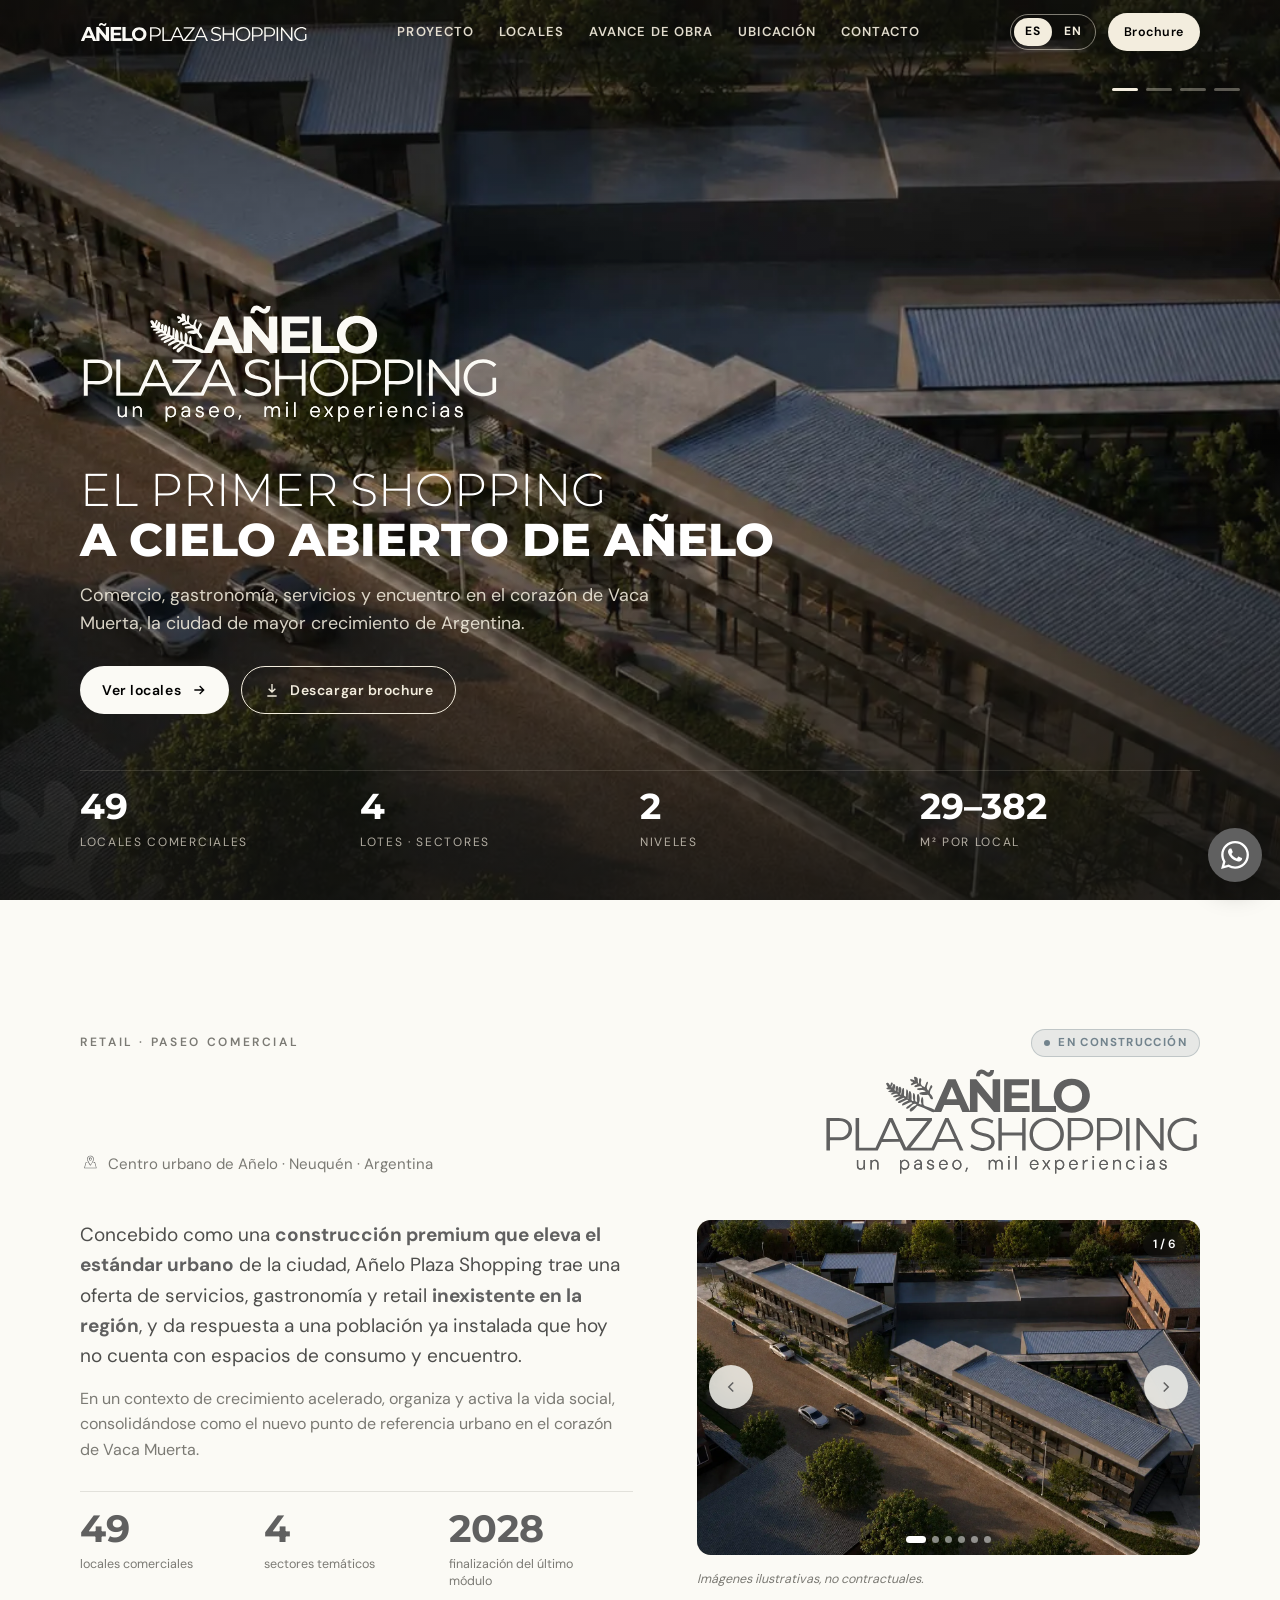
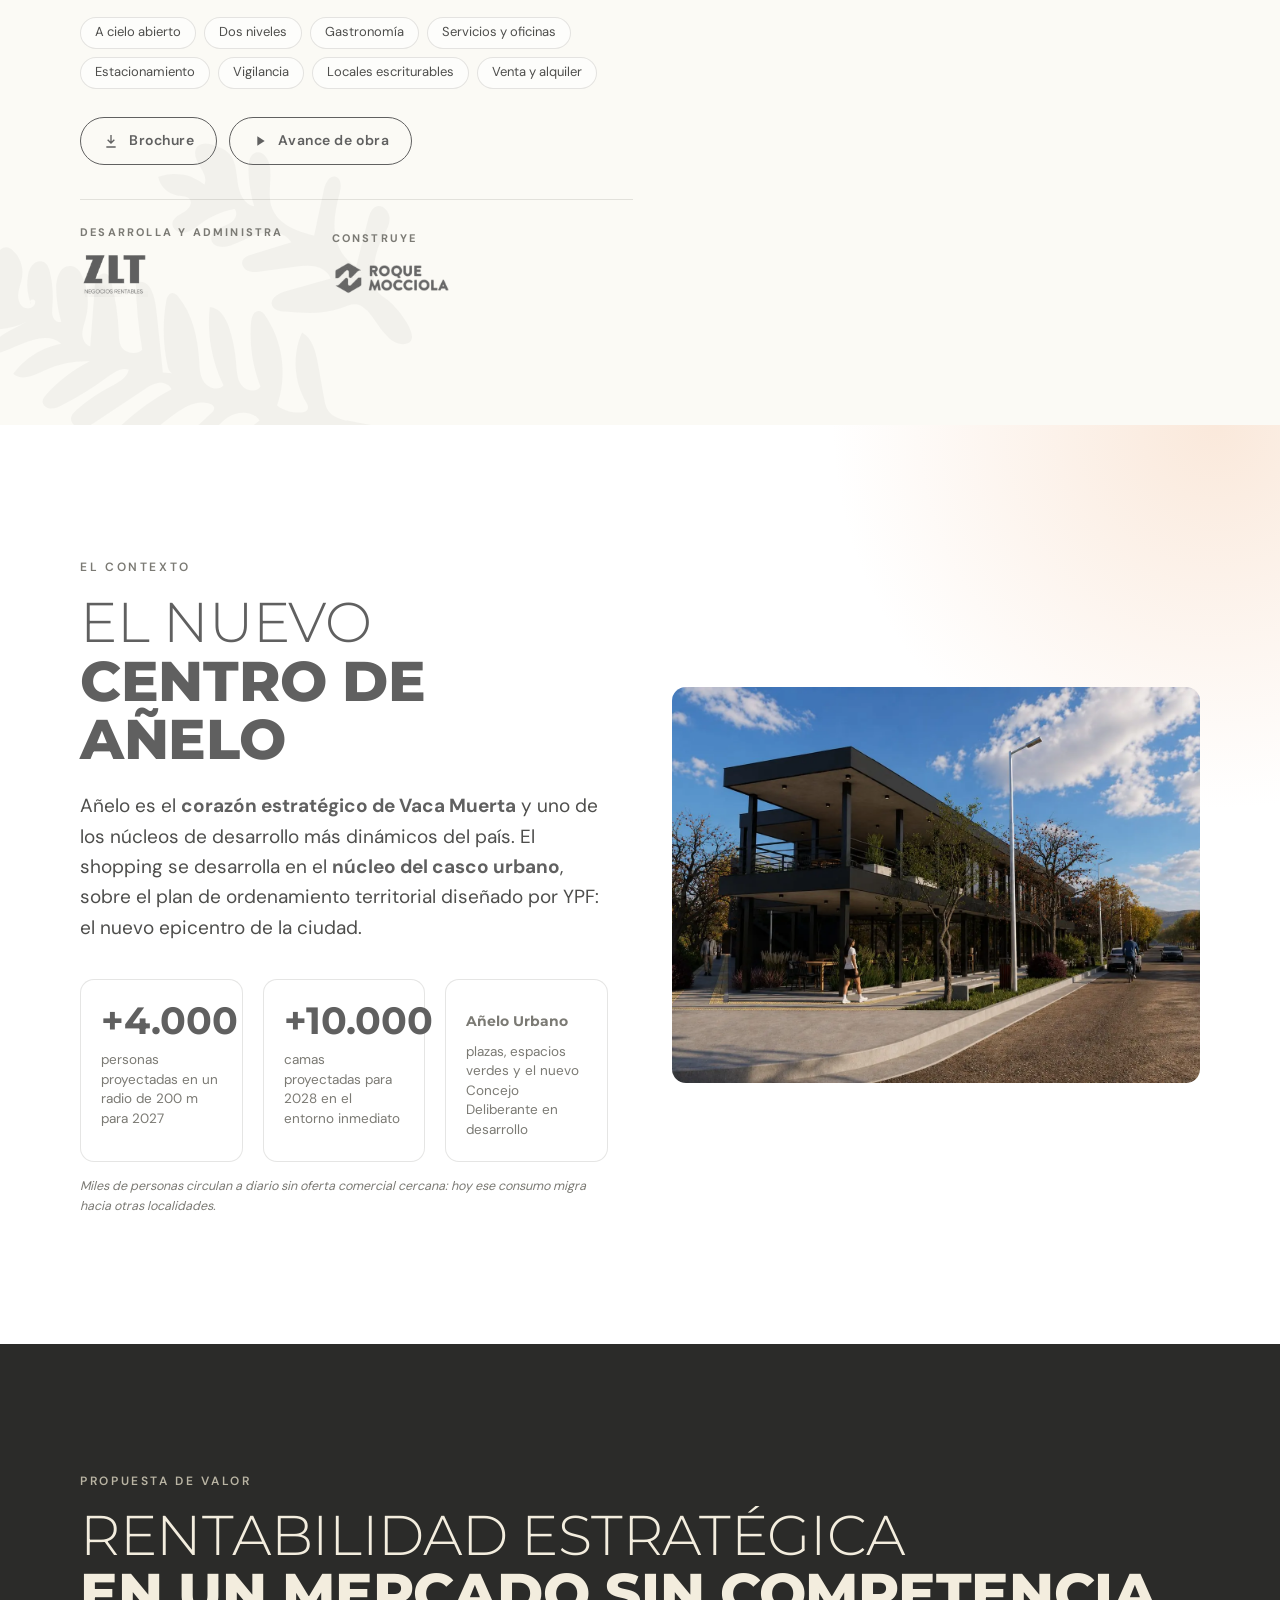
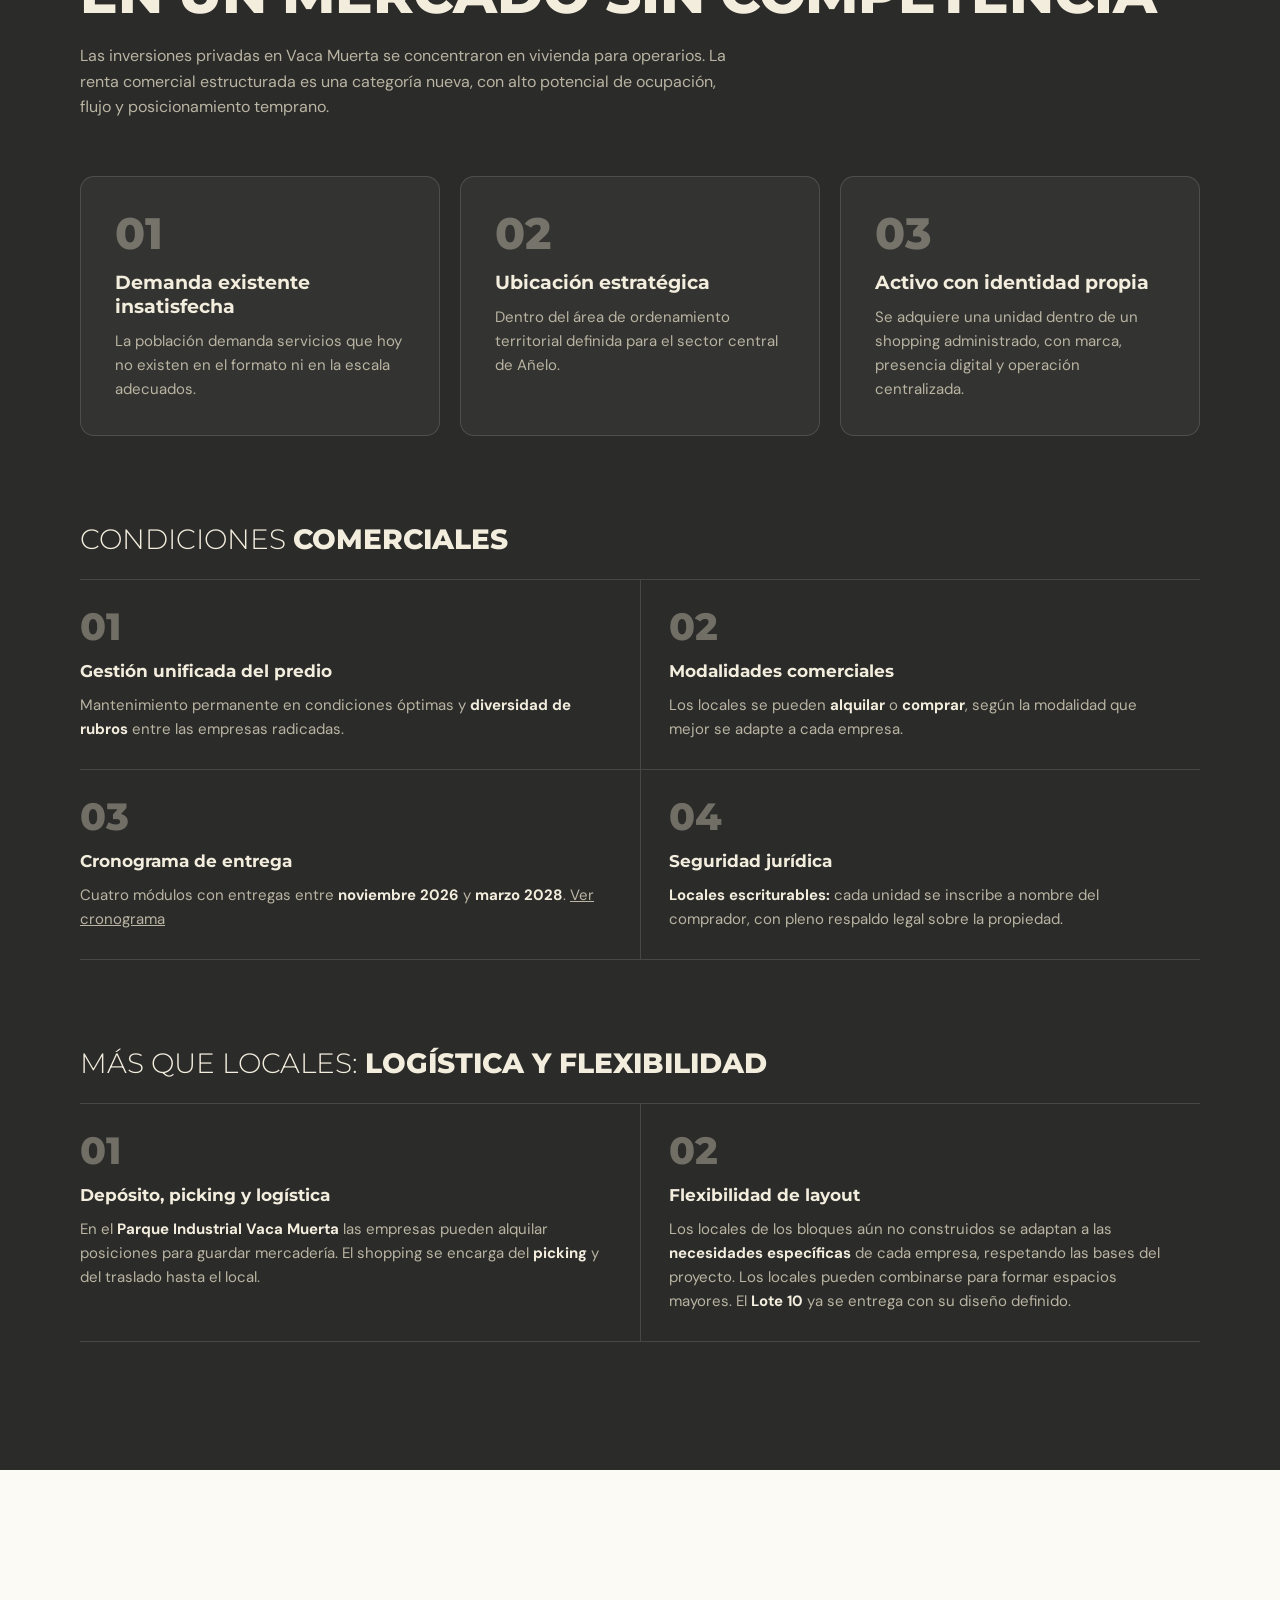
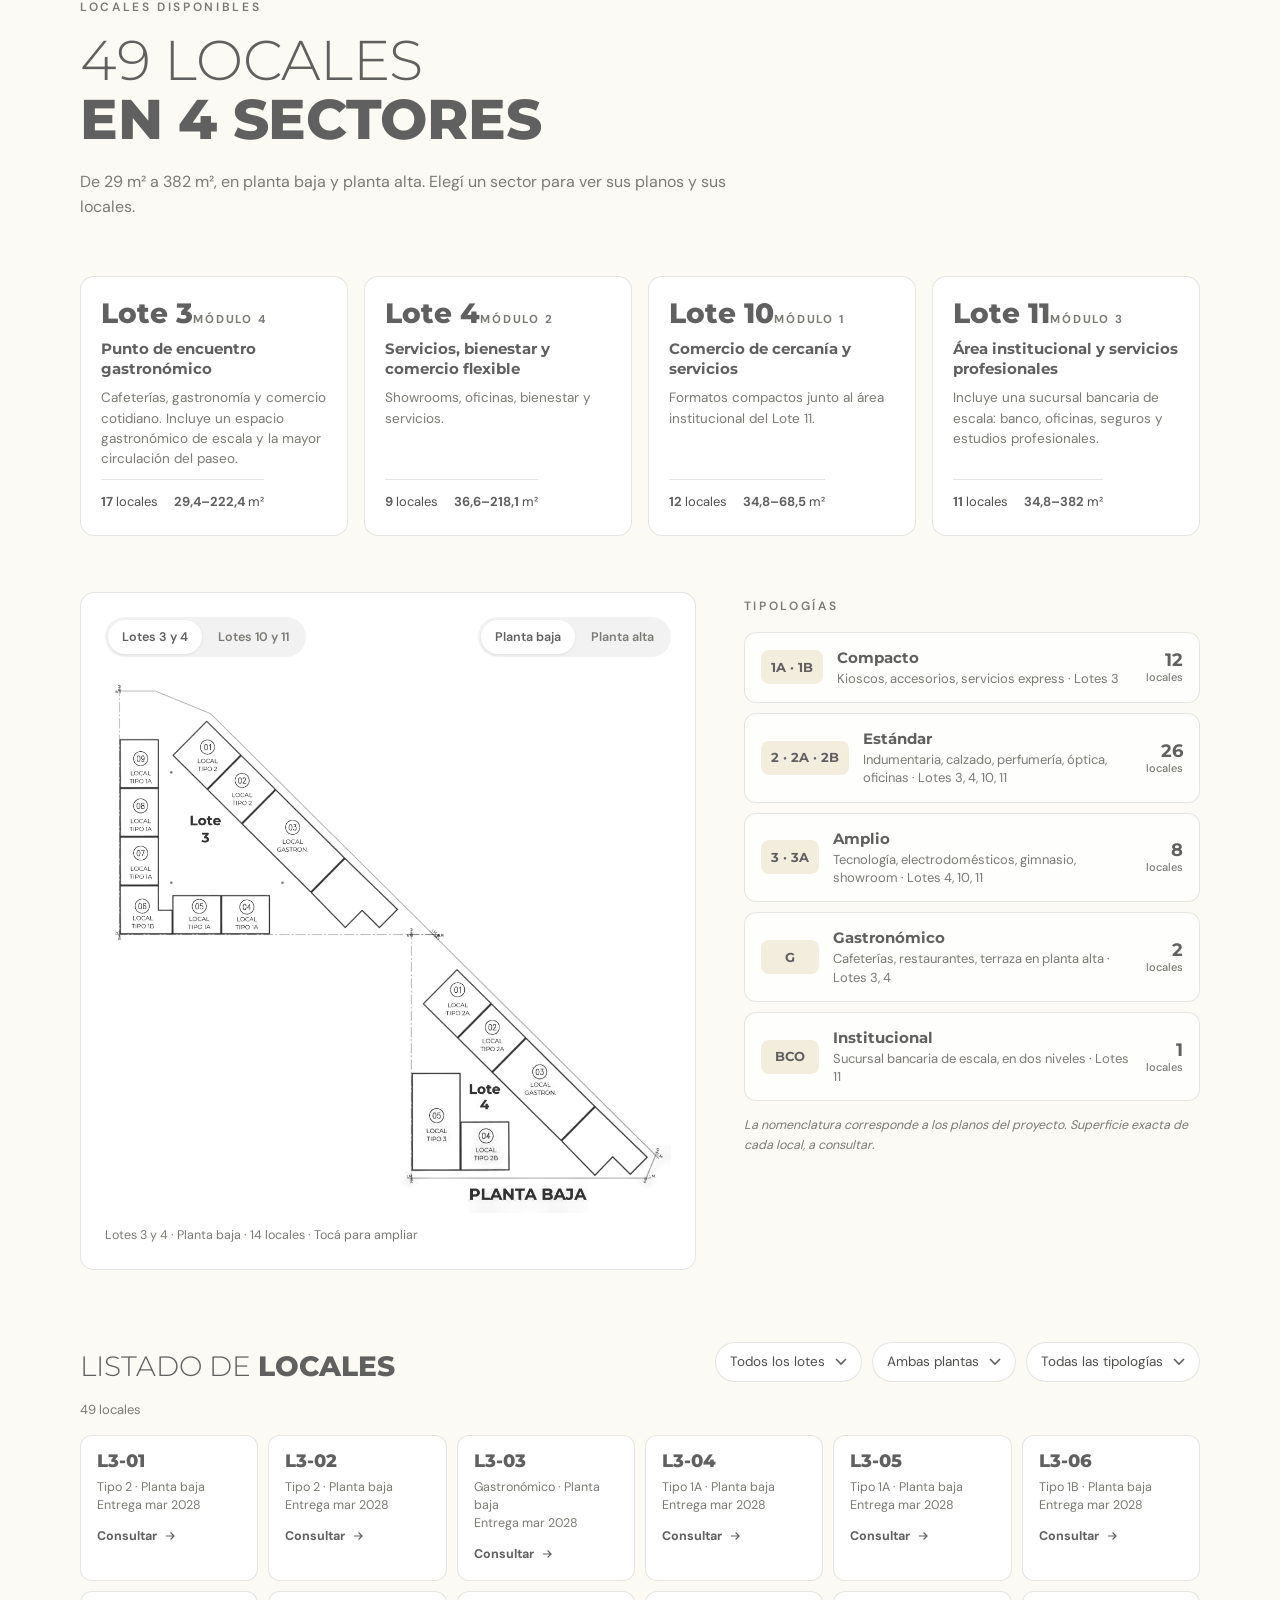
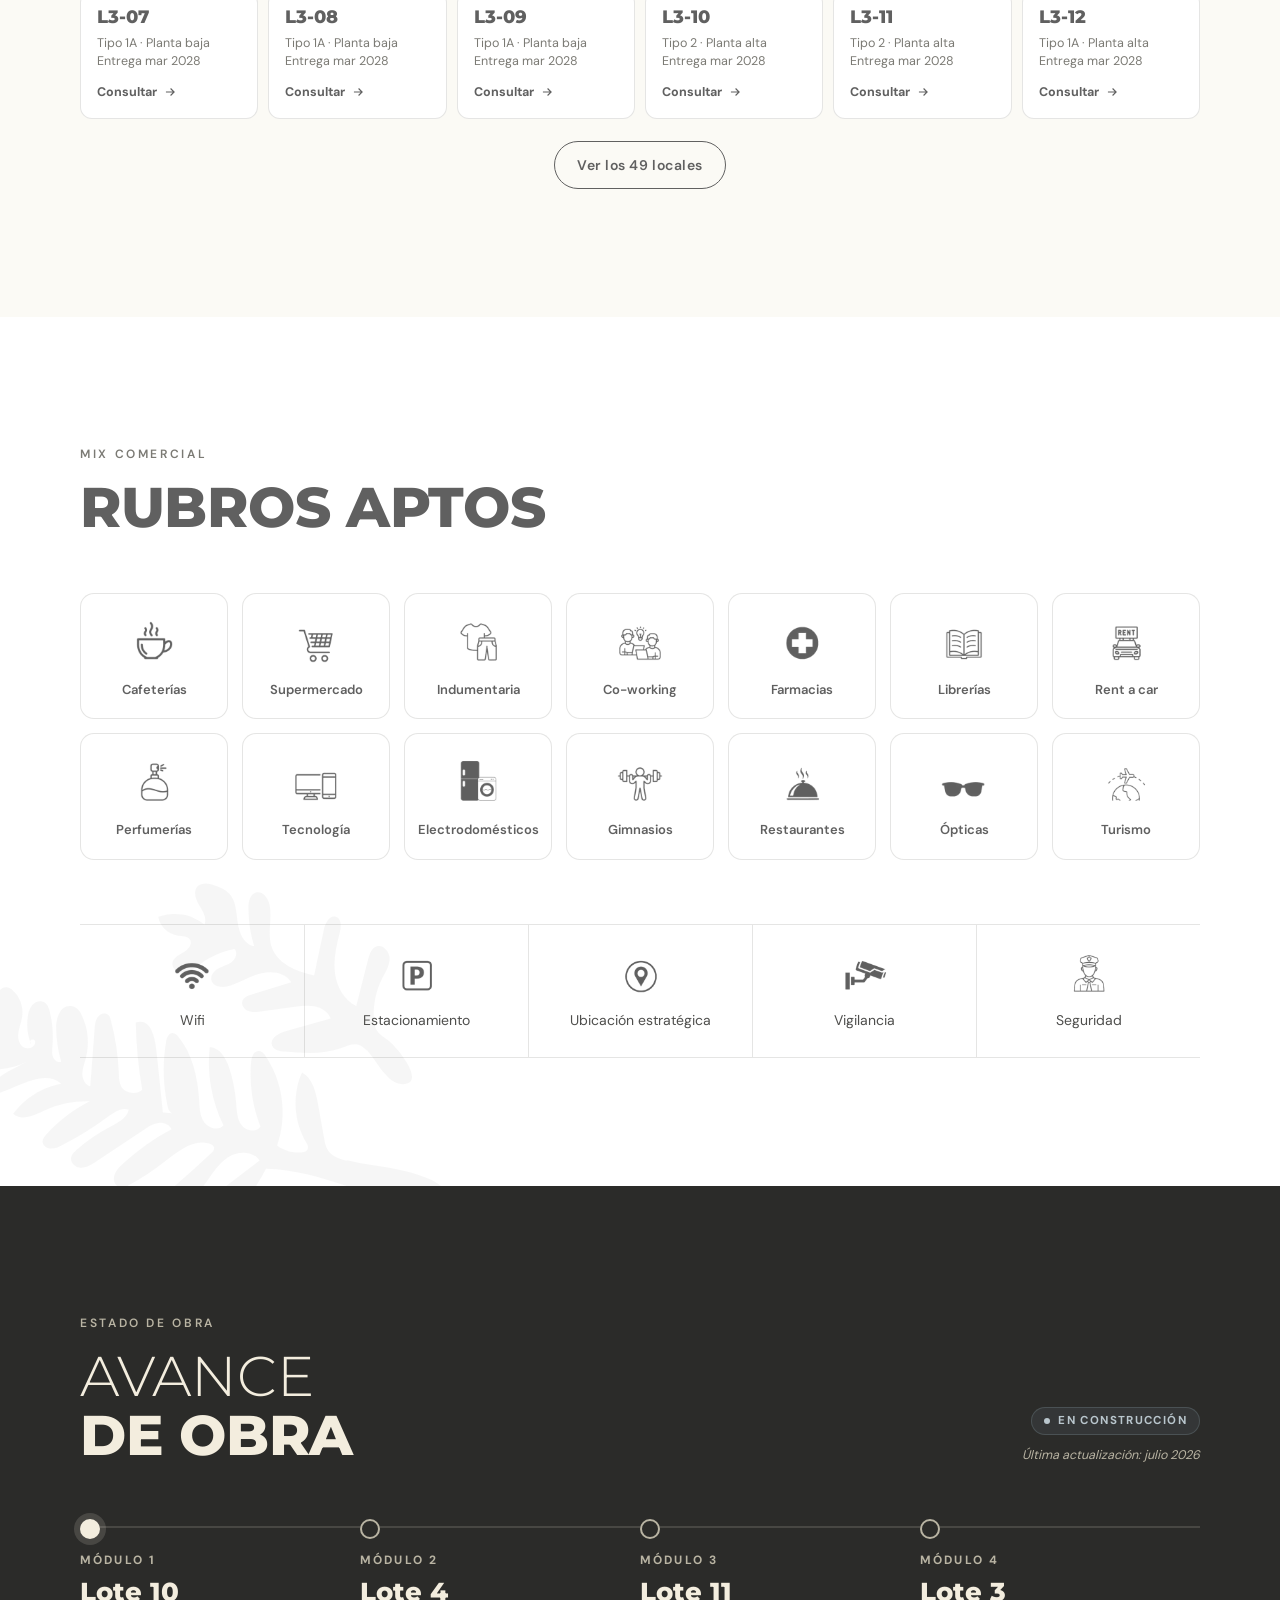
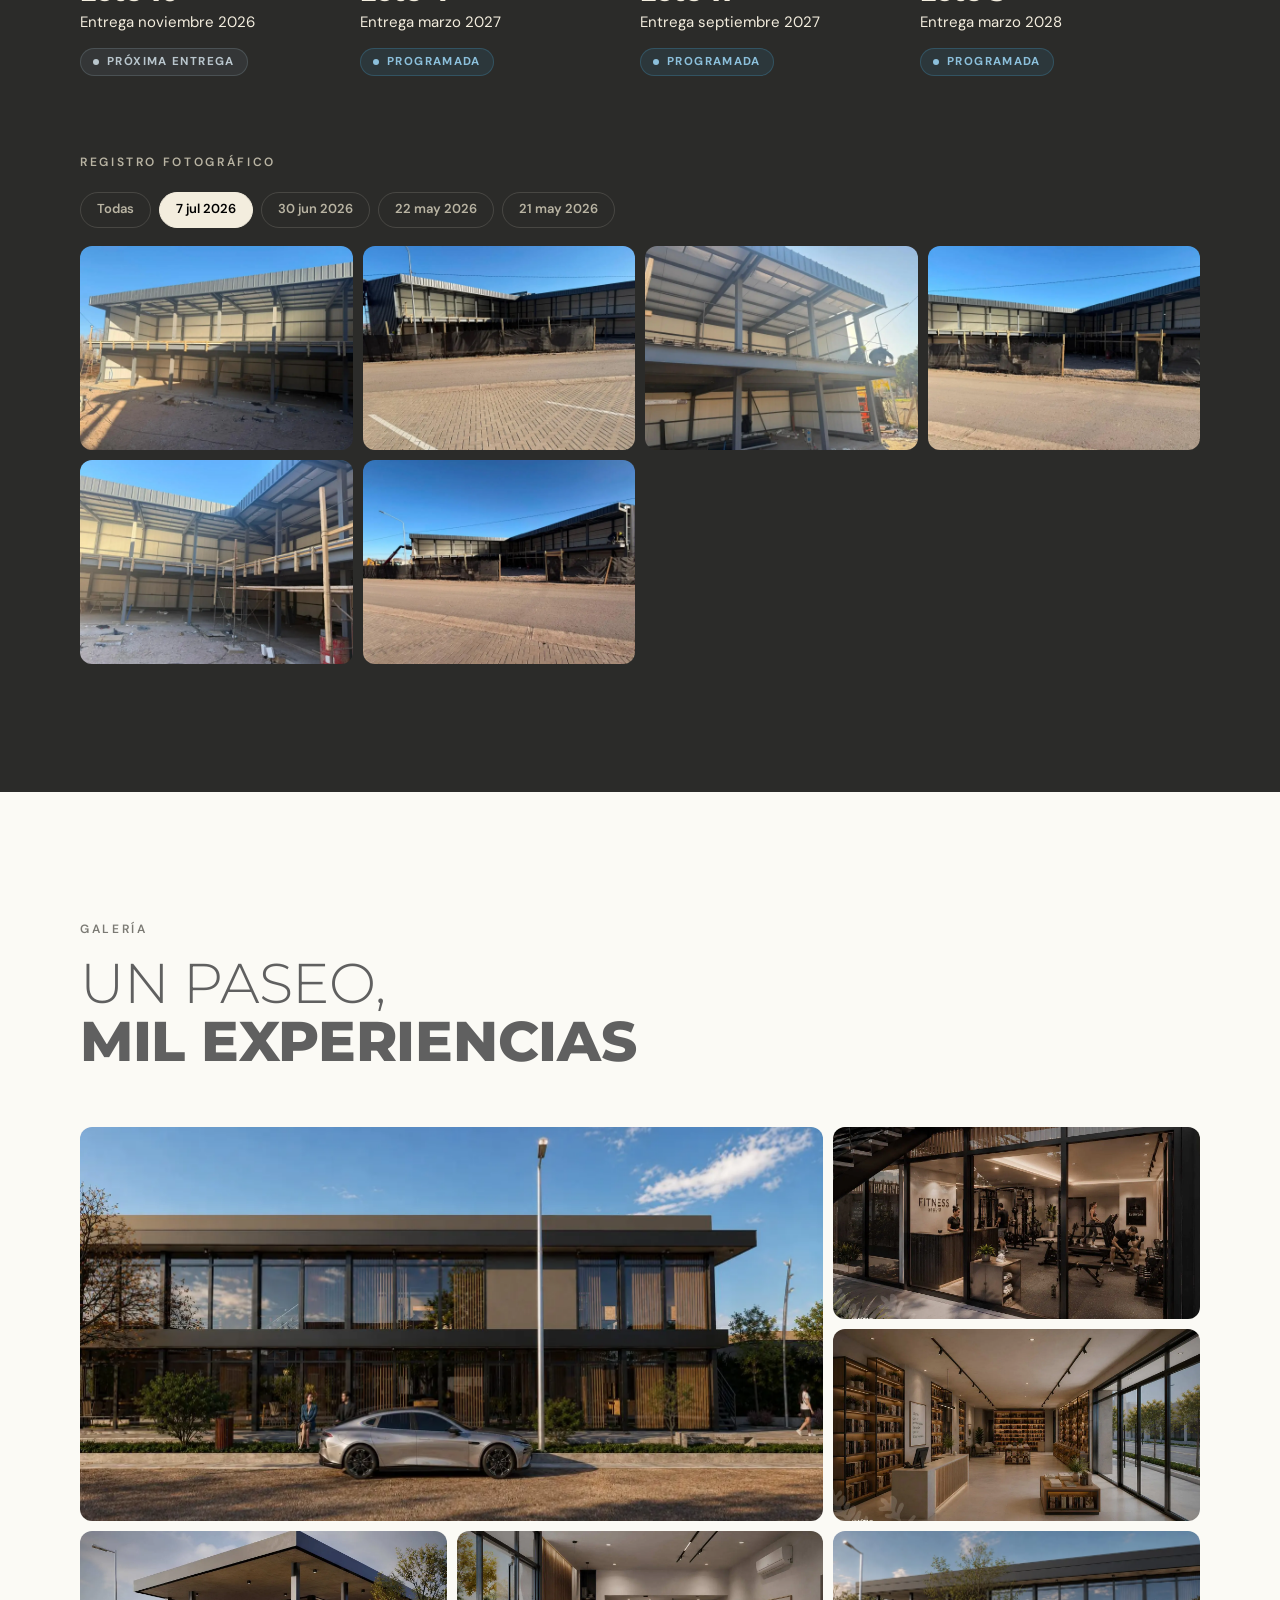
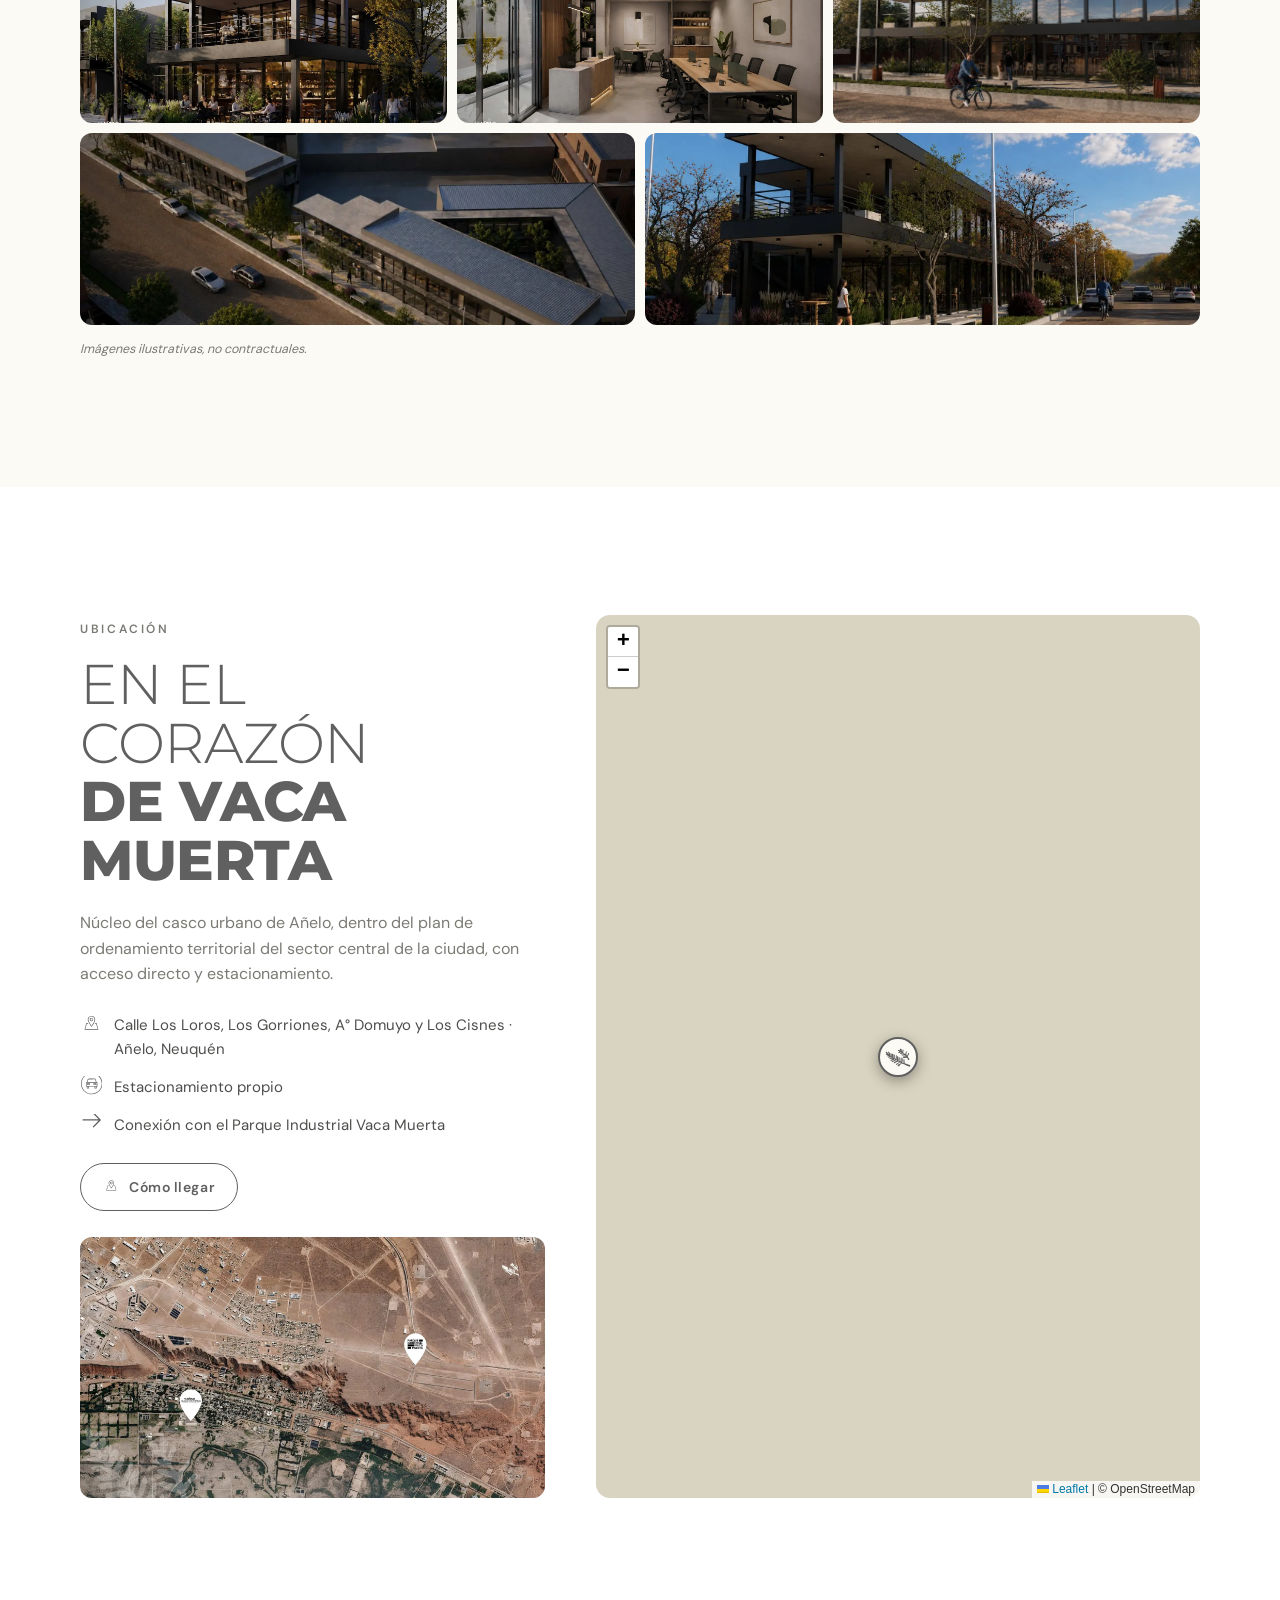
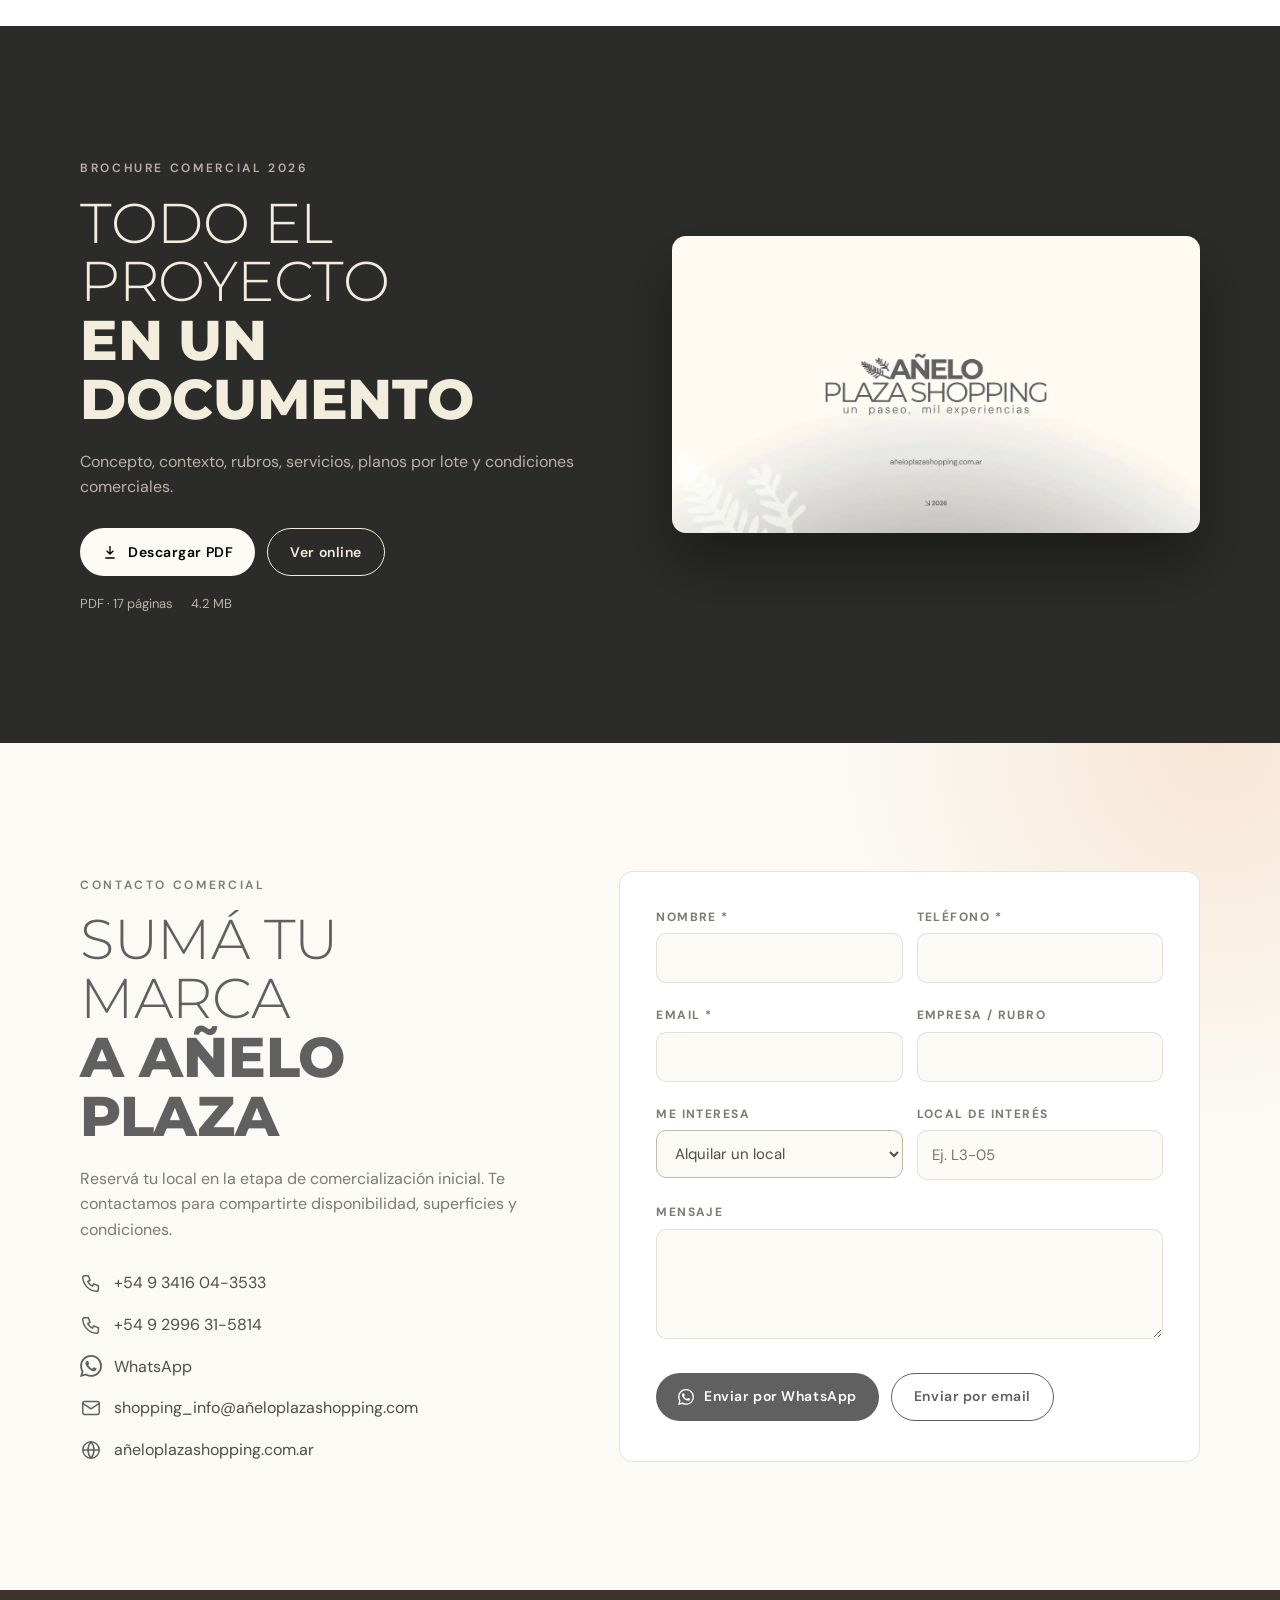
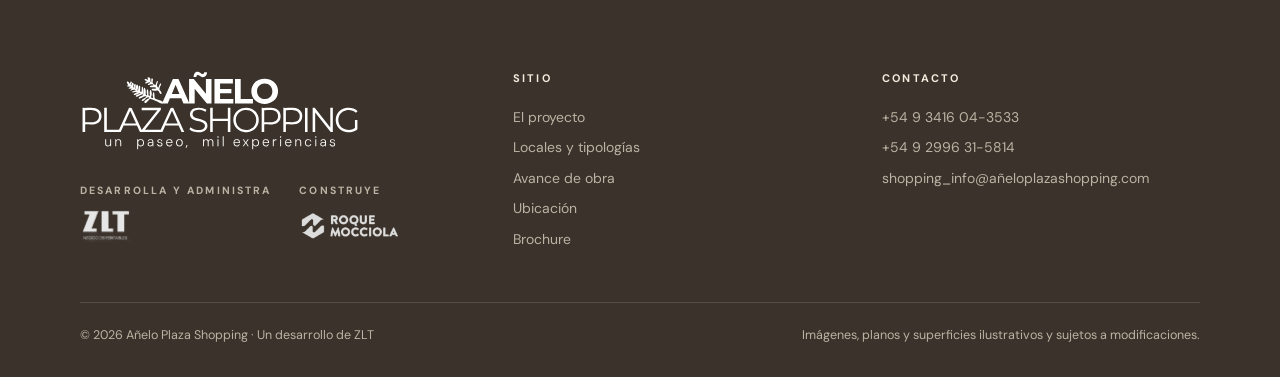
==== html/index.html @ 6de3e46e "Añelo Plaza Shopping: web inicial (APS-WEB-V1) Sitio estático autocontenido sobre la base de ZLT-WEB" ====
<!doctype html>
<html lang="es">
<head>
<meta charset="utf-8">
<meta name="viewport" content="width=device-width,initial-scale=1,viewport-fit=cover">
<title>Añelo Plaza Shopping · El primer shopping a cielo abierto de Añelo</title>
<meta name="description" content="Añelo Plaza Shopping: el primer shopping a cielo abierto de Añelo, Vaca Muerta. 49 locales comerciales en venta y alquiler, gastronomía, servicios y encuentro. Desarrolla ZLT.">
<meta name="robots" content="noindex,nofollow">
<meta name="theme-color" content="#FBFAF5">
<meta property="og:type" content="website">
<meta property="og:title" content="Añelo Plaza Shopping">
<meta property="og:description" content="Un paseo, mil experiencias. El primer shopping a cielo abierto de Añelo, Vaca Muerta.">
<meta property="og:locale" content="es_AR">
<meta property="og:locale:alternate" content="en_US">
<link rel="icon" href="[data-uri]">
<script type="application/ld+json">{"@context": "https://schema.org", "@type": "ShoppingCenter", "name": "Añelo Plaza Shopping", "slogan": "Un paseo, mil experiencias", "url": "https://añeloplazashopping.com.ar", "telephone": "+54 9 3416 04-3533", "email": "shopping_info@añeloplazashopping.com", "address": {"@type": "PostalAddress", "addressLocality": "Añelo", "addressRegion": "Neuquén", "addressCountry": "AR"}, "geo": {"@type": "GeoCoordinates", "latitude": -38.3536, "longitude": -68.7877}}</script>
<style>/* required styles */

.leaflet-pane,
.leaflet-tile,
.leaflet-marker-icon,
.leaflet-marker-shadow,
.leaflet-tile-container,
.leaflet-pane > svg,
.leaflet-pane > canvas,
.leaflet-zoom-box,
.leaflet-image-layer,
.leaflet-layer {
	position: absolute;
	left: 0;
	top: 0;
	}
.leaflet-container {
	overflow: hidden;
	}
.leaflet-tile,
.leaflet-marker-icon,
.leaflet-marker-shadow {
	-webkit-user-select: none;
	   -moz-user-select: none;
	        user-select: none;
	  -webkit-user-drag: none;
	}
/* Prevents IE11 from highlighting tiles in blue */
.leaflet-tile::selection {
	background: transparent;
}
/* Safari renders non-retina tile on retina better with this, but Chrome is worse */
.leaflet-safari .leaflet-tile {
	image-rendering: -webkit-optimize-contrast;
	}
/* hack that prevents hw layers "stretching" when loading new tiles */
.leaflet-safari .leaflet-tile-container {
	width: 1600px;
	height: 1600px;
	-webkit-transform-origin: 0 0;
	}
.leaflet-marker-icon,
.leaflet-marker-shadow {
	display: block;
	}
/* .leaflet-container svg: reset svg max-width decleration shipped in Joomla! (joomla.org) 3.x */
/* .leaflet-container img: map is broken in FF if you have max-width: 100% on tiles */
.leaflet-container .leaflet-overlay-pane svg {
	max-width: none !important;
	max-height: none !important;
	}
.leaflet-container .leaflet-marker-pane img,
.leaflet-container .leaflet-shadow-pane img,
.leaflet-container .leaflet-tile-pane img,
.leaflet-container img.leaflet-image-layer,
.leaflet-container .leaflet-tile {
	max-width: none !important;
	max-height: none !important;
	width: auto;
	padding: 0;
	}

.leaflet-container img.leaflet-tile {
	/* See: https://bugs.chromium.org/p/chromium/issues/detail?id=600120 */
	mix-blend-mode: plus-lighter;
}

.leaflet-container.leaflet-touch-zoom {
	-ms-touch-action: pan-x pan-y;
	touch-action: pan-x pan-y;
	}
.leaflet-container.leaflet-touch-drag {
	-ms-touch-action: pinch-zoom;
	/* Fallback for FF which doesn't support pinch-zoom */
	touch-action: none;
	touch-action: pinch-zoom;
}
.leaflet-container.leaflet-touch-drag.leaflet-touch-zoom {
	-ms-touch-action: none;
	touch-action: none;
}
.leaflet-container {
	-webkit-tap-highlight-color: transparent;
}
.leaflet-container a {
	-webkit-tap-highlight-color: rgba(51, 181, 229, 0.4);
}
.leaflet-tile {
	filter: inherit;
	visibility: hidden;
	}
.leaflet-tile-loaded {
	visibility: inherit;
	}
.leaflet-zoom-box {
	width: 0;
	height: 0;
	-moz-box-sizing: border-box;
	     box-sizing: border-box;
	z-index: 800;
	}
/* workaround for https://bugzilla.mozilla.org/show_bug.cgi?id=888319 */
.leaflet-overlay-pane svg {
	-moz-user-select: none;
	}

.leaflet-pane         { z-index: 400; }

.leaflet-tile-pane    { z-index: 200; }
.leaflet-overlay-pane { z-index: 400; }
.leaflet-shadow-pane  { z-index: 500; }
.leaflet-marker-pane  { z-index: 600; }
.leaflet-tooltip-pane   { z-index: 650; }
.leaflet-popup-pane   { z-index: 700; }

.leaflet-map-pane canvas { z-index: 100; }
.leaflet-map-pane svg    { z-index: 200; }

.leaflet-vml-shape {
	width: 1px;
	height: 1px;
	}
.lvml {
	behavior: url(#default#VML);
	display: inline-block;
	position: absolute;
	}


/* control positioning */

.leaflet-control {
	position: relative;
	z-index: 800;
	pointer-events: visiblePainted; /* IE 9-10 doesn't have auto */
	pointer-events: auto;
	}
.leaflet-top,
.leaflet-bottom {
	position: absolute;
	z-index: 1000;
	pointer-events: none;
	}
.leaflet-top {
	top: 0;
	}
.leaflet-right {
	right: 0;
	}
.leaflet-bottom {
	bottom: 0;
	}
.leaflet-left {
	left: 0;
	}
.leaflet-control {
	float: left;
	clear: both;
	}
.leaflet-right .leaflet-control {
	float: right;
	}
.leaflet-top .leaflet-control {
	margin-top: 10px;
	}
.leaflet-bottom .leaflet-control {
	margin-bottom: 10px;
	}
.leaflet-left .leaflet-control {
	margin-left: 10px;
	}
.leaflet-right .leaflet-control {
	margin-right: 10px;
	}


/* zoom and fade animations */

.leaflet-fade-anim .leaflet-popup {
	opacity: 0;
	-webkit-transition: opacity 0.2s linear;
	   -moz-transition: opacity 0.2s linear;
	        transition: opacity 0.2s linear;
	}
.leaflet-fade-anim .leaflet-map-pane .leaflet-popup {
	opacity: 1;
	}
.leaflet-zoom-animated {
	-webkit-transform-origin: 0 0;
	    -ms-transform-origin: 0 0;
	        transform-origin: 0 0;
	}
svg.leaflet-zoom-animated {
	will-change: transform;
}

.leaflet-zoom-anim .leaflet-zoom-animated {
	-webkit-transition: -webkit-transform 0.25s cubic-bezier(0,0,0.25,1);
	   -moz-transition:    -moz-transform 0.25s cubic-bezier(0,0,0.25,1);
	        transition:         transform 0.25s cubic-bezier(0,0,0.25,1);
	}
.leaflet-zoom-anim .leaflet-tile,
.leaflet-pan-anim .leaflet-tile {
	-webkit-transition: none;
	   -moz-transition: none;
	        transition: none;
	}

.leaflet-zoom-anim .leaflet-zoom-hide {
	visibility: hidden;
	}


/* cursors */

.leaflet-interactive {
	cursor: pointer;
	}
.leaflet-grab {
	cursor: -webkit-grab;
	cursor:    -moz-grab;
	cursor:         grab;
	}
.leaflet-crosshair,
.leaflet-crosshair .leaflet-interactive {
	cursor: crosshair;
	}
.leaflet-popup-pane,
.leaflet-control {
	cursor: auto;
	}
.leaflet-dragging .leaflet-grab,
.leaflet-dragging .leaflet-grab .leaflet-interactive,
.leaflet-dragging .leaflet-marker-draggable {
	cursor: move;
	cursor: -webkit-grabbing;
	cursor:    -moz-grabbing;
	cursor:         grabbing;
	}

/* marker & overlays interactivity */
.leaflet-marker-icon,
.leaflet-marker-shadow,
.leaflet-image-layer,
.leaflet-pane > svg path,
.leaflet-tile-container {
	pointer-events: none;
	}

.leaflet-marker-icon.leaflet-interactive,
.leaflet-image-layer.leaflet-interactive,
.leaflet-pane > svg path.leaflet-interactive,
svg.leaflet-image-layer.leaflet-interactive path {
	pointer-events: visiblePainted; /* IE 9-10 doesn't have auto */
	pointer-events: auto;
	}

/* visual tweaks */

.leaflet-container {
	background: #ddd;
	outline-offset: 1px;
	}
.leaflet-container a {
	color: #0078A8;
	}
.leaflet-zoom-box {
	border: 2px dotted #38f;
	background: rgba(255,255,255,0.5);
	}


/* general typography */
.leaflet-container {
	font-family: "Helvetica Neue", Arial, Helvetica, sans-serif;
	font-size: 12px;
	font-size: 0.75rem;
	line-height: 1.5;
	}


/* general toolbar styles */

.leaflet-bar {
	box-shadow: 0 1px 5px rgba(0,0,0,0.65);
	border-radius: 4px;
	}
.leaflet-bar a {
	background-color: #fff;
	border-bottom: 1px solid #ccc;
	width: 26px;
	height: 26px;
	line-height: 26px;
	display: block;
	text-align: center;
	text-decoration: none;
	color: black;
	}
.leaflet-bar a,
.leaflet-control-layers-toggle {
	background-position: 50% 50%;
	background-repeat: no-repeat;
	display: block;
	}
.leaflet-bar a:hover,
.leaflet-bar a:focus {
	background-color: #f4f4f4;
	}
.leaflet-bar a:first-child {
	border-top-left-radius: 4px;
	border-top-right-radius: 4px;
	}
.leaflet-bar a:last-child {
	border-bottom-left-radius: 4px;
	border-bottom-right-radius: 4px;
	border-bottom: none;
	}
.leaflet-bar a.leaflet-disabled {
	cursor: default;
	background-color: #f4f4f4;
	color: #bbb;
	}

.leaflet-touch .leaflet-bar a {
	width: 30px;
	height: 30px;
	line-height: 30px;
	}
.leaflet-touch .leaflet-bar a:first-child {
	border-top-left-radius: 2px;
	border-top-right-radius: 2px;
	}
.leaflet-touch .leaflet-bar a:last-child {
	border-bottom-left-radius: 2px;
	border-bottom-right-radius: 2px;
	}

/* zoom control */

.leaflet-control-zoom-in,
.leaflet-control-zoom-out {
	font: bold 18px 'Lucida Console', Monaco, monospace;
	text-indent: 1px;
	}

.leaflet-touch .leaflet-control-zoom-in, .leaflet-touch .leaflet-control-zoom-out  {
	font-size: 22px;
	}


/* layers control */

.leaflet-control-layers {
	box-shadow: 0 1px 5px rgba(0,0,0,0.4);
	background: #fff;
	border-radius: 5px;
	}
.leaflet-control-layers-toggle {
	background-image: url(images/layers.png);
	width: 36px;
	height: 36px;
	}
.leaflet-retina .leaflet-control-layers-toggle {
	background-image: url(images/layers-2x.png);
	background-size: 26px 26px;
	}
.leaflet-touch .leaflet-control-layers-toggle {
	width: 44px;
	height: 44px;
	}
.leaflet-control-layers .leaflet-control-layers-list,
.leaflet-control-layers-expanded .leaflet-control-layers-toggle {
	display: none;
	}
.leaflet-control-layers-expanded .leaflet-control-layers-list {
	display: block;
	position: relative;
	}
.leaflet-control-layers-expanded {
	padding: 6px 10px 6px 6px;
	color: #333;
	background: #fff;
	}
.leaflet-control-layers-scrollbar {
	overflow-y: scroll;
	overflow-x: hidden;
	padding-right: 5px;
	}
.leaflet-control-layers-selector {
	margin-top: 2px;
	position: relative;
	top: 1px;
	}
.leaflet-control-layers label {
	display: block;
	font-size: 13px;
	font-size: 1.08333em;
	}
.leaflet-control-layers-separator {
	height: 0;
	border-top: 1px solid #ddd;
	margin: 5px -10px 5px -6px;
	}

/* Default icon URLs */
.leaflet-default-icon-path { /* used only in path-guessing heuristic, see L.Icon.Default */
	background-image: url(images/marker-icon.png);
	}


/* attribution and scale controls */

.leaflet-container .leaflet-control-attribution {
	background: #fff;
	background: rgba(255, 255, 255, 0.8);
	margin: 0;
	}
.leaflet-control-attribution,
.leaflet-control-scale-line {
	padding: 0 5px;
	color: #333;
	line-height: 1.4;
	}
.leaflet-control-attribution a {
	text-decoration: none;
	}
.leaflet-control-attribution a:hover,
.leaflet-control-attribution a:focus {
	text-decoration: underline;
	}
.leaflet-attribution-flag {
	display: inline !important;
	vertical-align: baseline !important;
	width: 1em;
	height: 0.6669em;
	}
.leaflet-left .leaflet-control-scale {
	margin-left: 5px;
	}
.leaflet-bottom .leaflet-control-scale {
	margin-bottom: 5px;
	}
.leaflet-control-scale-line {
	border: 2px solid #777;
	border-top: none;
	line-height: 1.1;
	padding: 2px 5px 1px;
	white-space: nowrap;
	-moz-box-sizing: border-box;
	     box-sizing: border-box;
	background: rgba(255, 255, 255, 0.8);
	text-shadow: 1px 1px #fff;
	}
.leaflet-control-scale-line:not(:first-child) {
	border-top: 2px solid #777;
	border-bottom: none;
	margin-top: -2px;
	}
.leaflet-control-scale-line:not(:first-child):not(:last-child) {
	border-bottom: 2px solid #777;
	}

.leaflet-touch .leaflet-control-attribution,
.leaflet-touch .leaflet-control-layers,
.leaflet-touch .leaflet-bar {
	box-shadow: none;
	}
.leaflet-touch .leaflet-control-layers,
.leaflet-touch .leaflet-bar {
	border: 2px solid rgba(0,0,0,0.2);
	background-clip: padding-box;
	}


/* popup */

.leaflet-popup {
	position: absolute;
	text-align: center;
	margin-bottom: 20px;
	}
.leaflet-popup-content-wrapper {
	padding: 1px;
	text-align: left;
	border-radius: 12px;
	}
.leaflet-popup-content {
	margin: 13px 24px 13px 20px;
	line-height: 1.3;
	font-size: 13px;
	font-size: 1.08333em;
	min-height: 1px;
	}
.leaflet-popup-content p {
	margin: 17px 0;
	margin: 1.3em 0;
	}
.leaflet-popup-tip-container {
	width: 40px;
	height: 20px;
	position: absolute;
	left: 50%;
	margin-top: -1px;
	margin-left: -20px;
	overflow: hidden;
	pointer-events: none;
	}
.leaflet-popup-tip {
	width: 17px;
	height: 17px;
	padding: 1px;

	margin: -10px auto 0;
	pointer-events: auto;

	-webkit-transform: rotate(45deg);
	   -moz-transform: rotate(45deg);
	    -ms-transform: rotate(45deg);
	        transform: rotate(45deg);
	}
.leaflet-popup-content-wrapper,
.leaflet-popup-tip {
	background: white;
	color: #333;
	box-shadow: 0 3px 14px rgba(0,0,0,0.4);
	}
.leaflet-container a.leaflet-popup-close-button {
	position: absolute;
	top: 0;
	right: 0;
	border: none;
	text-align: center;
	width: 24px;
	height: 24px;
	font: 16px/24px Tahoma, Verdana, sans-serif;
	color: #757575;
	text-decoration: none;
	background: transparent;
	}
.leaflet-container a.leaflet-popup-close-button:hover,
.leaflet-container a.leaflet-popup-close-button:focus {
	color: #585858;
	}
.leaflet-popup-scrolled {
	overflow: auto;
	}

.leaflet-oldie .leaflet-popup-content-wrapper {
	-ms-zoom: 1;
	}
.leaflet-oldie .leaflet-popup-tip {
	width: 24px;
	margin: 0 auto;

	-ms-filter: "progid:DXImageTransform.Microsoft.Matrix(M11=0.70710678, M12=0.70710678, M21=-0.70710678, M22=0.70710678)";
	filter: progid:DXImageTransform.Microsoft.Matrix(M11=0.70710678, M12=0.70710678, M21=-0.70710678, M22=0.70710678);
	}

.leaflet-oldie .leaflet-control-zoom,
.leaflet-oldie .leaflet-control-layers,
.leaflet-oldie .leaflet-popup-content-wrapper,
.leaflet-oldie .leaflet-popup-tip {
	border: 1px solid #999;
	}


/* div icon */

.leaflet-div-icon {
	background: #fff;
	border: 1px solid #666;
	}


/* Tooltip */
/* Base styles for the element that has a tooltip */
.leaflet-tooltip {
	position: absolute;
	padding: 6px;
	background-color: #fff;
	border: 1px solid #fff;
	border-radius: 3px;
	color: #222;
	white-space: nowrap;
	-webkit-user-select: none;
	-moz-user-select: none;
	-ms-user-select: none;
	user-select: none;
	pointer-events: none;
	box-shadow: 0 1px 3px rgba(0,0,0,0.4);
	}
.leaflet-tooltip.leaflet-interactive {
	cursor: pointer;
	pointer-events: auto;
	}
.leaflet-tooltip-top:before,
.leaflet-tooltip-bottom:before,
.leaflet-tooltip-left:before,
.leaflet-tooltip-right:before {
	position: absolute;
	pointer-events: none;
	border: 6px solid transparent;
	background: transparent;
	content: "";
	}

/* Directions */

.leaflet-tooltip-bottom {
	margin-top: 6px;
}
.leaflet-tooltip-top {
	margin-top: -6px;
}
.leaflet-tooltip-bottom:before,
.leaflet-tooltip-top:before {
	left: 50%;
	margin-left: -6px;
	}
.leaflet-tooltip-top:before {
	bottom: 0;
	margin-bottom: -12px;
	border-top-color: #fff;
	}
.leaflet-tooltip-bottom:before {
	top: 0;
	margin-top: -12px;
	margin-left: -6px;
	border-bottom-color: #fff;
	}
.leaflet-tooltip-left {
	margin-left: -6px;
}
.leaflet-tooltip-right {
	margin-left: 6px;
}
.leaflet-tooltip-left:before,
.leaflet-tooltip-right:before {
	top: 50%;
	margin-top: -6px;
	}
.leaflet-tooltip-left:before {
	right: 0;
	margin-right: -12px;
	border-left-color: #fff;
	}
.leaflet-tooltip-right:before {
	left: 0;
	margin-left: -12px;
	border-right-color: #fff;
	}

/* Printing */

@media print {
	/* Prevent printers from removing background-images of controls. */
	.leaflet-control {
		-webkit-print-color-adjust: exact;
		print-color-adjust: exact;
		}
	}
</style>
<style>/* ==========================================================================
   Añelo Plaza Shopping — web v1
   Estructura base: ZLT-WEB-V2 (grilla, anatomía de ficha, galerías, bilingüe)
   Marca: Manual APS 2026 (Montserrat títulos / DM Sans textos, paleta neutra)
   Breakpoints: 480 · 640 · 860 · 900
   ========================================================================== */
@font-face{font-family:'Montserrat';src:url([data-uri]) format('woff2');font-weight:100 900;font-display:swap}
@font-face{font-family:'DM Sans';src:url([data-uri]) format('woff2');font-weight:100 1000;font-display:swap}

:root{
  /* Paleta principal APS */
  --white:#FFFFFF; --cream:#FBFAF5; --gray:#606060; --black:#000000;
  /* Complementarios APS */
  --sand:#D9D4C1; --stone:#BFBAA8; --linen:#F3EDDE; --blush:#DACEC3; --mist:#F2F2F2;
  /* Derivados de uso */
  --brown:#3A322B; --brown2:#4A4038; /* marrón oscuro derivado del complementario #DACEC3 */
  --ink:#4E4E4C; --ink-soft:#7B7A74; --dark:#2B2B29; --dark2:#363634;
  --tx-d:#F3EDDE; --muted-d:#B9B4A3;
  --line-l:rgba(40,40,36,.12); --line-d:rgba(243,237,222,.14);
  --glow:rgba(242,196,160,.38);
  /* Estados de obra (sistema ZLT) */
  --func:#5FA06B; --adv:#72838d; --opp:#3E86AC;
  --bar:64px; --ease:cubic-bezier(.16,.84,.44,1); --wrap:1200px;
  --f-title:'Montserrat',-apple-system,BlinkMacSystemFont,'Segoe UI',sans-serif;
  --f-text:'DM Sans',-apple-system,BlinkMacSystemFont,'Segoe UI',sans-serif;
  --r:14px;
}
*{box-sizing:border-box;margin:0;padding:0}
html{scroll-behavior:smooth;scroll-padding-top:var(--bar);-webkit-text-size-adjust:100%}
body{font-family:var(--f-text);color:var(--ink);background:var(--cream);line-height:1.6;font-size:16px;overflow-x:hidden;-webkit-font-smoothing:antialiased}
img{display:block;max-width:100%}
a{color:inherit;text-decoration:none}
button{font:inherit;color:inherit;background:none;border:0;cursor:pointer}
.wrap{max-width:var(--wrap);margin:0 auto;padding:0 clamp(16px,4vw,40px)}
.sr-only{position:absolute!important;width:1px;height:1px;margin:-1px;padding:0;overflow:hidden;clip:rect(0 0 0 0);clip-path:inset(50%);white-space:nowrap;border:0}

/* ---------- Bilingüe ---------- */
html[lang="es"] .l-en, html[lang="en"] .l-es{display:none!important}

/* ---------- Tipografía ---------- */
.eyebrow{font-family:var(--f-text);font-size:12px;font-weight:600;letter-spacing:.22em;text-transform:uppercase;color:var(--ink-soft)}
.h-sec{font-family:var(--f-title);text-transform:uppercase;line-height:1.05;color:var(--gray);font-size:clamp(30px,4.6vw,56px);letter-spacing:-.005em}
.h-sec .thin{display:block;font-weight:300}
.h-sec .bold{display:block;font-weight:800}
.lead{font-size:clamp(17px,1.5vw,19px);color:var(--ink);max-width:62ch}
.lead b,.txt b{font-weight:700;color:var(--gray)}
.txt{color:var(--ink-soft);max-width:60ch}
.sec{position:relative;padding:clamp(72px,10vw,128px) 0;overflow:hidden}
.sec-head{display:flex;flex-direction:column;gap:14px;margin-bottom:clamp(36px,5vw,56px)}
.sec-head .txt{margin-top:6px}
.sec.alt{background:var(--white)}
.sec.dark{background:var(--dark);color:var(--tx-d)}
.sec.dark .h-sec{color:var(--linen)}
.sec.dark .eyebrow{color:var(--muted-d)}
.sec.dark .txt{color:var(--muted-d)}
.sec.dark .lead{color:var(--tx-d)}
/* Trama de marca: hoja + glow cálido, siempre sutil */
.leaf-bg::before{content:"";position:absolute;width:min(520px,70vw);aspect-ratio:1.37;left:-6%;bottom:-8%;
  background:var(--leaf) center/contain no-repeat;opacity:.55;pointer-events:none;transform:rotate(-8deg)}
.glow-bg::after{content:"";position:absolute;width:60vw;height:60vw;right:-25vw;top:-30vw;border-radius:50%;
  background:radial-gradient(closest-side,var(--glow),transparent);pointer-events:none}
.sec > .wrap{position:relative;z-index:1}

/* ---------- Botones ---------- */
.btn{display:inline-flex;align-items:center;gap:10px;height:48px;padding:0 22px;border-radius:999px;font-weight:600;font-size:14px;letter-spacing:.04em;transition:background .3s var(--ease),color .3s var(--ease),border-color .3s var(--ease),transform .3s var(--ease);white-space:nowrap}
.btn svg{width:16px;height:16px;flex:none}
.btn-solid{background:var(--gray);color:var(--white)}
.btn-solid:hover{background:var(--black)}
.btn-ghost{border:1px solid currentColor;color:var(--gray)}
.btn-ghost:hover{background:var(--gray);color:var(--white);border-color:var(--gray)}
.btn-light{background:var(--cream);color:var(--black)}
.btn-light:hover{background:var(--white)}
.btn-ghost.on-dark{color:var(--linen)}
.btn-ghost.on-dark:hover{background:var(--linen);color:var(--black);border-color:var(--linen)}
.btns{display:flex;flex-wrap:wrap;gap:12px}

/* ---------- Estados de obra ---------- */
.tag{display:inline-flex;align-items:center;gap:8px;height:28px;padding:0 12px;border-radius:999px;font-size:11.5px;font-weight:700;letter-spacing:.12em;text-transform:uppercase;white-space:nowrap}
.tag::before{content:"";width:6px;height:6px;border-radius:50%;background:currentColor}
.tag-func{color:var(--func);background:rgba(95,160,107,.14);border:1px solid rgba(95,160,107,.32)}
.tag-adv {color:var(--adv); background:rgba(114,131,141,.14);border:1px solid rgba(114,131,141,.34)}
.tag-opp {color:var(--opp); background:rgba(62,134,172,.14);border:1px solid rgba(62,134,172,.34)}
.tag-done{color:#fff;background:var(--func);border:1px solid var(--func)}
.tag-done::before{background:#fff}

/* ---------- Barra de navegación ---------- */
.bar{position:fixed;inset:0 0 auto;height:var(--bar);z-index:50;transition:background .4s var(--ease),box-shadow .4s var(--ease),color .4s}
.bar .wrap{height:100%;display:flex;align-items:center;justify-content:space-between;gap:20px}
.bar .brand{display:flex;align-items:center;height:100%}
.bar .brand svg{height:20px;width:auto}
.bar .brand .lg-dark{display:none}
.bar.solid{background:rgba(251,250,245,.92);backdrop-filter:blur(14px);-webkit-backdrop-filter:blur(14px);box-shadow:0 1px 0 var(--line-l)}
.bar.solid .brand .lg-light{display:none}
.bar.solid .brand .lg-dark{display:block}
.nav{display:flex;align-items:center;gap:clamp(14px,2vw,28px)}
.nav a{font-size:13px;font-weight:600;letter-spacing:.08em;text-transform:uppercase;color:var(--linen);opacity:.92;transition:opacity .3s}
.nav a:hover{opacity:1}
.bar.solid .nav a{color:var(--gray)}
.bar-right{display:flex;align-items:center;gap:12px}
.lang{display:flex;border:1px solid rgba(243,237,222,.5);border-radius:999px;padding:3px;gap:2px}
.bar.solid .lang{border-color:var(--line-l)}
.lang button{height:28px;min-width:38px;padding:0 10px;border-radius:999px;font-size:12px;font-weight:700;letter-spacing:.08em;color:var(--linen)}
.bar.solid .lang button{color:var(--gray)}
.lang button[aria-pressed="true"]{background:var(--linen);color:var(--black)}
.bar.solid .lang button[aria-pressed="true"]{background:var(--gray);color:var(--white)}
.bar .btn{height:38px;padding:0 16px;font-size:12.5px}
.bar:not(.solid) .btn-solid{background:var(--linen);color:var(--black)}
.burger{display:none;width:40px;height:40px;align-items:center;justify-content:center;color:var(--linen)}
.bar.solid .burger{color:var(--gray)}
.burger svg{width:22px;height:22px}
.drawer{position:fixed;inset:var(--bar) 0 auto;background:var(--cream);z-index:49;padding:12px 0 24px;box-shadow:0 20px 40px rgba(0,0,0,.08);transform:translateY(-8px);opacity:0;pointer-events:none;transition:.35s var(--ease)}
.drawer.open{transform:none;opacity:1;pointer-events:auto}
.drawer a{display:block;padding:14px clamp(16px,4vw,40px);font-weight:600;letter-spacing:.08em;text-transform:uppercase;font-size:14px;color:var(--gray);border-bottom:1px solid var(--line-l)}
@media(max-width:900px){.nav{display:none}.burger{display:inline-flex}}
@media(max-width:480px){.bar .btn-brochure{display:none}.bar .brand svg{height:15px}.bar .wrap{gap:10px}.bar-right{gap:8px}}

/* ---------- Hero ---------- */
.hero{position:relative;min-height:100svh;min-height:100vh;display:flex;align-items:flex-end;color:var(--linen);overflow:hidden;background:var(--dark)}
@supports(min-height:100svh){.hero{min-height:100svh}}
.hero-media{position:absolute;inset:0}
.hero-media img{position:absolute;inset:0;width:100%;height:100%;object-fit:cover;opacity:0;transform:scale(1.06);transition:opacity 1.6s var(--ease),transform 8s linear}
.hero-media img.on{opacity:1;transform:scale(1)}
.hero::after{content:"";position:absolute;inset:0;background:linear-gradient(180deg,rgba(20,20,18,.55) 0%,rgba(20,20,18,.1) 30%,rgba(20,20,18,.25) 55%,rgba(20,20,18,.82) 100%)}
.hero-in{position:relative;z-index:2;width:100%;padding-bottom:clamp(28px,5vw,48px);padding-top:calc(var(--bar) + 40px)}
.hero-logo{width:min(420px,78vw);margin-bottom:clamp(22px,3vw,34px)}
.hero-logo svg{width:100%;height:auto}
.hero h1{font-family:var(--f-title);text-transform:uppercase;font-size:clamp(26px,3.6vw,46px);line-height:1.08;max-width:24ch;color:var(--white)}
.hero h1 .thin{font-weight:300;display:block}
.hero h1 .bold{font-weight:800;display:block}
.hero p{margin-top:16px;max-width:52ch;font-size:clamp(16px,1.4vw,18px);color:rgba(243,237,222,.88)}
.hero .btns{margin-top:28px}
.hero-stats{margin-top:clamp(36px,5vw,56px);display:grid;grid-template-columns:repeat(4,minmax(0,1fr));border-top:1px solid var(--line-d)}
.hero-stats div{padding:18px 18px 0 0}
.hero-stats b{display:block;font-family:var(--f-title);font-weight:700;font-size:clamp(24px,2.8vw,36px);color:var(--white);line-height:1}
.hero-stats span{display:block;margin-top:8px;font-size:12px;letter-spacing:.14em;text-transform:uppercase;color:rgba(243,237,222,.7)}
.hero-dots{position:absolute;right:clamp(16px,4vw,40px);top:calc(var(--bar) + 24px);z-index:3;display:flex;gap:8px}
.hero-dots button{width:26px;height:3px;border-radius:2px;background:rgba(243,237,222,.35)}
.hero-dots button.on{background:var(--linen)}
@media(max-width:640px){.hero-stats{grid-template-columns:repeat(2,minmax(0,1fr))}.hero-stats div{padding-bottom:4px}}

/* ---------- Ficha de proyecto (anatomía ZLT-WEB-V2) ---------- */
.phead-top{display:grid;grid-template-columns:minmax(0,1fr) auto;
  grid-template-areas:"eyebrow status" "title logo" "place logo";
  column-gap:clamp(24px,4vw,56px);row-gap:10px;align-items:start}
.phead-top .eyebrow{grid-area:eyebrow;align-self:center}
.phead-top .pstatus{grid-area:status;justify-self:end;align-self:center}
.phead-top .ptitle{grid-area:title}
.phead-top .pplace{grid-area:place;display:flex;align-items:center;gap:8px;color:var(--ink-soft);font-size:15px}
.phead-top .pplace svg{width:20px;height:20px;flex:none;color:var(--gray)}
.plogo-box{grid-area:logo;align-self:center;justify-self:end;height:clamp(84px,8.5vw,116px);display:flex;align-items:center;justify-content:flex-end}
.plogo-box svg{height:100%;width:auto}
.ptitle-v{font-family:var(--f-title);font-weight:800;text-transform:uppercase;color:var(--gray);font-size:clamp(28px,4vw,48px);line-height:1.05}
@media(max-width:860px){.phead-top{grid-template-columns:minmax(0,1fr) auto;grid-template-areas:"eyebrow status" "logo logo" "title title" "place place"}
  .plogo-box{justify-self:start;margin:14px 0 6px;height:84px}}
@media(max-width:480px){.phead-top{grid-template-areas:"eyebrow eyebrow" "status status" "logo logo" "title title" "place place"}.phead-top .pstatus{justify-self:start}}
.pbody{display:grid;grid-template-columns:minmax(0,1.1fr) minmax(0,1fr);gap:clamp(32px,5vw,72px);margin-top:clamp(28px,4vw,44px)}
@media(max-width:900px){.pbody{grid-template-columns:minmax(0,1fr)}}
.kpis{display:grid;grid-template-columns:repeat(3,minmax(0,1fr));gap:0;border-top:1px solid var(--line-l);margin-top:28px}
.kpis div{padding:18px 16px 0 0}
.kpis b{display:block;font-family:var(--f-title);font-weight:700;font-size:clamp(26px,3vw,38px);color:var(--gray);line-height:1}
.kpis span{display:block;margin-top:8px;font-size:12.5px;color:var(--ink-soft);line-height:1.4}
@media(max-width:480px){.kpis{grid-template-columns:repeat(2,minmax(0,1fr))}}
.chips{display:flex;flex-wrap:wrap;gap:8px;margin-top:26px}
.chip{display:inline-flex;align-items:center;height:32px;padding:0 14px;border-radius:999px;border:1px solid var(--line-l);background:rgba(255,255,255,.6);font-size:13px;color:var(--ink)}
.pbody .btns{margin-top:28px}
.credits{display:flex;flex-wrap:wrap;gap:clamp(24px,4vw,48px);margin-top:34px;padding-top:24px;border-top:1px solid var(--line-l);align-items:flex-end}
.credits small{display:block;font-size:11px;font-weight:700;letter-spacing:.2em;text-transform:uppercase;color:var(--ink-soft);margin-bottom:10px}
.credits img{height:40px;width:auto}
.credits .cr-zlt img{height:46px}

/* ---------- Galerías (patrón ZLT) ---------- */
.gal{position:relative;border-radius:var(--r);overflow:hidden;background:var(--sand);aspect-ratio:3/2}
.gtrack{display:flex;height:100%;transition:transform .7s var(--ease)}
.gslide{flex:0 0 100%;height:100%;position:relative;cursor:zoom-in}
.gslide img{width:100%;height:100%;object-fit:cover}
.gslide figcaption{position:absolute;left:14px;bottom:12px;font-size:12px;letter-spacing:.06em;color:#fff;background:rgba(20,20,18,.45);backdrop-filter:blur(6px);-webkit-backdrop-filter:blur(6px);padding:4px 10px;border-radius:999px}
.gprev,.gnext{position:absolute;top:50%;transform:translateY(-50%);width:44px;height:44px;border-radius:50%;background:rgba(251,250,245,.82);backdrop-filter:blur(8px);-webkit-backdrop-filter:blur(8px);color:var(--gray);display:flex;align-items:center;justify-content:center;z-index:2;transition:background .3s}
.gprev:hover,.gnext:hover{background:#fff}
.gprev{left:12px}.gnext{right:12px}
.gprev svg,.gnext svg{width:18px;height:18px}
.gdots{position:absolute;left:0;right:0;bottom:12px;display:flex;justify-content:center;gap:6px;z-index:2}
.gdots button{width:7px;height:7px;border-radius:50%;background:rgba(255,255,255,.5)}
.gdots button.on{background:#fff;width:20px;border-radius:4px}
.gcount{position:absolute;top:12px;right:14px;z-index:2;font-size:12px;font-weight:600;color:#fff;background:rgba(20,20,18,.45);padding:3px 10px;border-radius:999px;backdrop-filter:blur(6px);-webkit-backdrop-filter:blur(6px)}

/* ---------- Contexto Añelo ---------- */
.ctx-grid{display:grid;grid-template-columns:minmax(0,1fr) minmax(0,1fr);gap:clamp(32px,5vw,72px);align-items:center}
@media(max-width:900px){.ctx-grid{grid-template-columns:minmax(0,1fr)}}
.ctx-img{border-radius:var(--r);overflow:hidden;aspect-ratio:4/3}
.ctx-img img{width:100%;height:100%;object-fit:cover}
.stats{display:grid;grid-template-columns:repeat(3,minmax(0,1fr));gap:clamp(12px,2vw,20px);margin-top:36px}
.stat{padding:22px 20px;border-radius:var(--r);background:rgba(255,255,255,.72);border:1px solid var(--line-l);backdrop-filter:blur(6px);-webkit-backdrop-filter:blur(6px)}
.stat b{display:block;font-family:var(--f-title);font-weight:700;font-size:clamp(26px,3vw,38px);color:var(--gray);line-height:1}
.stat span{display:block;margin-top:10px;font-size:13.5px;color:var(--ink-soft);line-height:1.45}
@media(max-width:640px){.stats{grid-template-columns:minmax(0,1fr)}}
.note{font-size:12.5px;color:var(--ink-soft);margin-top:14px;font-style:italic}
.sec.dark .note{color:var(--muted-d)}

/* ---------- Propuesta de valor ---------- */
.pillars{display:grid;grid-template-columns:repeat(3,minmax(0,1fr));gap:clamp(12px,2vw,20px)}
@media(max-width:860px){.pillars{grid-template-columns:minmax(0,1fr)}}
.pillar{padding:clamp(24px,3vw,34px);border-radius:var(--r);background:rgba(54,54,52,.82);border:1px solid var(--line-d);backdrop-filter:blur(8px);-webkit-backdrop-filter:blur(8px)}
.pillar .num{font-family:var(--f-title);font-weight:800;font-size:44px;color:rgba(217,212,193,.4);line-height:1}
.pillar h3{font-family:var(--f-title);font-weight:700;font-size:19px;color:var(--linen);margin:16px 0 10px;line-height:1.25}
.pillar p{font-size:15px;color:var(--muted-d)}
.cond{display:grid;grid-template-columns:repeat(2,minmax(0,1fr));margin-top:clamp(48px,6vw,72px);border-top:1px solid var(--line-d)}
.cond > div{padding:28px 28px 28px 0;border-bottom:1px solid var(--line-d)}
.cond > div:nth-child(even){padding-left:28px;border-left:1px solid var(--line-d)}
.cond .num{font-family:var(--f-title);font-weight:800;font-size:38px;color:rgba(217,212,193,.4);line-height:1}
.cond h4{font-family:var(--f-title);font-weight:700;font-size:17px;color:var(--linen);margin:12px 0 8px}
.cond p{font-size:15px;color:var(--muted-d)}
.cond p b{color:var(--linen)}
@media(max-width:640px){.cond{grid-template-columns:minmax(0,1fr)}.cond > div:nth-child(even){padding-left:0;border-left:0}.cond > div{padding-right:0}}
.subhead{font-family:var(--f-title);text-transform:uppercase;font-size:clamp(20px,2.4vw,28px);color:var(--linen);margin-top:clamp(56px,7vw,88px);line-height:1.1}
.subhead .thin{font-weight:300}.subhead .bold{font-weight:800}

/* ---------- Locales ---------- */
.lotes{display:grid;grid-template-columns:repeat(4,minmax(0,1fr));gap:clamp(10px,1.6vw,16px)}
@media(max-width:900px){.lotes{grid-template-columns:repeat(2,minmax(0,1fr))}}
@media(max-width:480px){.lotes{grid-template-columns:minmax(0,1fr)}}
.lote{text-align:left;padding:22px 20px;border-radius:var(--r);background:var(--white);border:1px solid var(--line-l);transition:border-color .3s,box-shadow .3s,transform .3s var(--ease);display:flex;flex-direction:column;gap:10px}
.lote:hover{transform:translateY(-2px);box-shadow:0 14px 30px rgba(40,40,36,.07)}
.lote[aria-pressed="true"]{border-color:var(--gray);box-shadow:0 0 0 1px var(--gray)}
.lote .lt{display:flex;justify-content:space-between;align-items:baseline}
.lote .lt b{font-family:var(--f-title);font-weight:800;font-size:28px;color:var(--gray);line-height:1}
.lote .lt span{font-size:11.5px;font-weight:700;letter-spacing:.16em;text-transform:uppercase;color:var(--ink-soft)}
.lote h3{font-family:var(--f-title);font-size:15px;font-weight:700;color:var(--gray);line-height:1.3}
.lote p{font-size:13.5px;color:var(--ink-soft);line-height:1.5}
.lote .lm{margin-top:auto;display:flex;gap:16px;padding-top:12px;border-top:1px solid var(--line-l);font-size:13px;color:var(--ink)}
.lote .lm strong{font-weight:700;color:var(--gray)}
.plans{margin-top:clamp(36px,5vw,56px);display:grid;grid-template-columns:minmax(0,1.35fr) minmax(0,1fr);gap:clamp(24px,4vw,48px);align-items:start}
@media(max-width:900px){.plans{grid-template-columns:minmax(0,1fr)}}
.plan-card{background:var(--white);border:1px solid var(--line-l);border-radius:var(--r);padding:clamp(14px,2vw,24px)}
.plan-tools{display:flex;flex-wrap:wrap;justify-content:space-between;gap:10px;margin-bottom:14px}
.seg{display:inline-flex;background:var(--mist);border-radius:999px;padding:3px;gap:2px}
.seg button{height:34px;padding:0 14px;border-radius:999px;font-size:12.5px;font-weight:600;color:var(--ink-soft);white-space:nowrap}
.seg button[aria-pressed="true"]{background:var(--white);color:var(--gray);box-shadow:0 1px 3px rgba(0,0,0,.08)}
.plan-img{aspect-ratio:1.04;display:flex;align-items:center;justify-content:center;cursor:zoom-in}
.plan-img img{max-width:100%;max-height:100%;object-fit:contain}
.plan-cap{font-size:12.5px;color:var(--ink-soft);margin-top:10px}
.tipos{display:flex;flex-direction:column;gap:10px}
.tipo{display:grid;grid-template-columns:auto minmax(0,1fr) auto;gap:14px;align-items:center;padding:14px 16px;border-radius:12px;background:rgba(255,255,255,.7);border:1px solid var(--line-l)}
.tipo .tk{min-width:58px;height:34px;padding:0 10px;border-radius:8px;background:var(--linen);display:flex;align-items:center;justify-content:center;font-family:var(--f-title);font-weight:700;font-size:13px;color:var(--gray);white-space:nowrap}
.tipo h4{font-family:var(--f-title);font-size:14.5px;font-weight:700;color:var(--gray)}
.tipo p{font-size:13px;color:var(--ink-soft);line-height:1.4}
.tipo .tc{font-family:var(--f-title);font-weight:700;font-size:18px;color:var(--gray);text-align:right;line-height:1}
.tipo .tc small{display:block;font-family:var(--f-text);font-weight:500;font-size:11px;color:var(--ink-soft);margin-top:3px}
.units-head{display:flex;flex-wrap:wrap;justify-content:space-between;align-items:flex-end;gap:16px;margin-top:clamp(48px,6vw,72px);margin-bottom:18px}
.units-head h3{font-family:var(--f-title);text-transform:uppercase;font-size:clamp(20px,2.4vw,28px);color:var(--gray);line-height:1.1}
.units-head h3 .thin{font-weight:300}.units-head h3 .bold{font-weight:800}
.filters{display:flex;flex-wrap:wrap;gap:10px}
.filters select{height:40px;padding:0 36px 0 14px;border-radius:999px;border:1px solid var(--line-l);background:var(--white) url("data:image/svg+xml,%3Csvg xmlns='http://www.w3.org/2000/svg' width='12' height='8' viewBox='0 0 12 8'%3E%3Cpath d='M1 1l5 5 5-5' fill='none' stroke='%23606060' stroke-width='1.6'/%3E%3C/svg%3E") no-repeat right 14px center;appearance:none;-webkit-appearance:none;font:inherit;font-size:13.5px;color:var(--ink);cursor:pointer}
.ucount{font-size:13px;color:var(--ink-soft)}
.units{display:grid;grid-template-columns:repeat(auto-fill,minmax(176px,1fr));gap:10px}
@media(max-width:480px){.units{grid-template-columns:repeat(2,minmax(0,1fr))}}
.unit{padding:16px;border-radius:12px;background:var(--white);border:1px solid var(--line-l);display:flex;flex-direction:column;gap:6px;transition:border-color .3s,box-shadow .3s}
.unit:hover{border-color:var(--stone);box-shadow:0 8px 20px rgba(40,40,36,.06)}
.unit .uid{font-family:var(--f-title);font-weight:800;font-size:18px;color:var(--gray);line-height:1.1}
.unit .uid small{font-weight:500;font-size:12px;color:var(--ink-soft);margin-left:4px}
.unit .umeta{font-size:12.5px;color:var(--ink-soft);line-height:1.45}
.unit .ust{font-size:11px;font-weight:700;letter-spacing:.12em;text-transform:uppercase;color:var(--adv)}
.unit .ust.disponible{color:var(--func)}.unit .ust.reservado{color:#B98A3E}.unit .ust.vendido,.unit .ust.alquilado{color:#A65B4F}
.unit a{margin-top:6px;font-size:12.5px;font-weight:700;color:var(--gray);display:inline-flex;align-items:center;gap:6px}
.unit a:hover{text-decoration:underline}
.unit a svg{width:14px;height:14px}

/* ---------- Rubros y servicios ---------- */
.rubros{display:grid;grid-template-columns:repeat(7,minmax(0,1fr));gap:clamp(8px,1.4vw,14px)}
@media(max-width:900px){.rubros{grid-template-columns:repeat(4,minmax(0,1fr))}}
@media(max-width:480px){.rubros{grid-template-columns:repeat(3,minmax(0,1fr))}}
.rubro{display:flex;flex-direction:column;align-items:center;gap:12px;padding:20px 8px;border-radius:var(--r);background:rgba(255,255,255,.75);border:1px solid var(--line-l);text-align:center}
.rubro img{width:56px;height:56px;object-fit:contain}
.rubro span{font-size:13px;font-weight:600;color:var(--gray);line-height:1.25}
.servs{display:grid;grid-template-columns:repeat(5,minmax(0,1fr));margin-top:clamp(48px,6vw,64px);border-top:1px solid var(--line-l);border-bottom:1px solid var(--line-l)}
.serv{display:flex;flex-direction:column;align-items:center;gap:12px;padding:26px 10px;text-align:center}
.serv + .serv{border-left:1px solid var(--line-l)}
.serv img{width:46px;height:46px;object-fit:contain}
.serv span{font-size:14px;color:var(--ink)}
@media(max-width:640px){.servs{grid-template-columns:repeat(2,minmax(0,1fr))}.serv + .serv{border-left:0}.serv:nth-child(even){border-left:1px solid var(--line-l)}.serv{border-bottom:1px solid var(--line-l)}}

/* ---------- Estado de obra ---------- */
.obra-top{display:flex;flex-wrap:wrap;justify-content:space-between;align-items:flex-end;gap:20px}
.timeline{display:grid;grid-template-columns:repeat(4,minmax(0,1fr));gap:0;margin-top:clamp(36px,5vw,52px);position:relative}
.timeline::before{content:"";position:absolute;left:0;right:0;top:9px;height:2px;background:var(--line-d)}
.tl{position:relative;padding:34px 20px 0 0}
.tl::before{content:"";position:absolute;left:0;top:2px;width:16px;height:16px;border-radius:50%;background:var(--dark);border:2px solid var(--muted-d)}
.tl.proxima::before{border-color:var(--linen);background:var(--linen);box-shadow:0 0 0 6px rgba(243,237,222,.14)}
.tl.entregada::before{background:var(--func);border-color:var(--func)}
.tl .tm{font-size:12px;font-weight:700;letter-spacing:.18em;text-transform:uppercase;color:var(--muted-d)}
.tl h4{font-family:var(--f-title);font-weight:800;font-size:clamp(20px,2vw,26px);color:var(--linen);margin:8px 0 4px;line-height:1.1}
.tl .td{font-size:15px;color:var(--tx-d)}
.tl .tag{margin-top:14px}
@media(max-width:860px){.timeline{grid-template-columns:minmax(0,1fr);gap:4px}.timeline::before{left:7px;right:auto;top:0;bottom:0;width:2px;height:auto}
  .tl{padding:0 0 26px 40px}.tl::before{top:2px}}
.obra-gal{margin-top:clamp(48px,6vw,72px)}
.obra-tabs{display:flex;flex-wrap:wrap;gap:8px;margin:18px 0 18px}
.obra-tabs button{height:36px;padding:0 16px;border-radius:999px;border:1px solid var(--line-d);font-size:13px;font-weight:600;color:var(--muted-d)}
.obra-tabs button[aria-pressed="true"]{background:var(--linen);color:var(--black);border-color:var(--linen)}
.obra-grid{display:grid;grid-template-columns:repeat(4,minmax(0,1fr));gap:10px}
@media(max-width:860px){.obra-grid{grid-template-columns:repeat(2,minmax(0,1fr))}}
.obra-grid figure{border-radius:12px;overflow:hidden;aspect-ratio:4/3;background:var(--dark2);cursor:zoom-in}
.obra-grid figure.hide{display:none}
.obra-grid img{width:100%;height:100%;object-fit:cover;transition:transform .8s var(--ease)}
.obra-grid figure:hover img{transform:scale(1.04)}

/* ---------- Galería de renders ---------- */
.mosaic{display:grid;grid-template-columns:repeat(6,minmax(0,1fr));grid-auto-rows:clamp(120px,15vw,200px);gap:10px}
.mosaic figure{border-radius:12px;overflow:hidden;position:relative;cursor:zoom-in;background:var(--sand)}
.mosaic figure img{width:100%;height:100%;object-fit:cover;transition:transform .8s var(--ease)}
.mosaic figure:hover img{transform:scale(1.04)}
.mosaic .w2{grid-column:span 2}.mosaic .w3{grid-column:span 3}.mosaic .w4{grid-column:span 4}.mosaic .h2{grid-row:span 2}
@media(max-width:640px){.mosaic{grid-template-columns:repeat(2,minmax(0,1fr));grid-auto-rows:150px}.mosaic .w2,.mosaic .w3,.mosaic .w4{grid-column:span 2}.mosaic .h2{grid-row:span 1}.mosaic .m-half{grid-column:span 1}}

/* ---------- Ubicación ---------- */
.loc-grid{display:grid;grid-template-columns:minmax(0,1fr) minmax(0,1.3fr);gap:clamp(28px,4vw,56px);align-items:stretch}
@media(max-width:900px){.loc-grid{grid-template-columns:minmax(0,1fr)}}
#map{min-height:440px;height:100%;border-radius:var(--r);overflow:hidden;background:var(--sand);z-index:0}
@media(max-width:640px){#map{min-height:340px}}
.loc-list{list-style:none;margin-top:26px;display:flex;flex-direction:column;gap:14px}
.loc-list li{display:flex;gap:12px;align-items:flex-start;font-size:15px}
.loc-list svg{width:22px;height:22px;flex:none;color:var(--gray);margin-top:1px}
.loc-aerial{margin-top:26px;border-radius:12px;overflow:hidden;cursor:zoom-in}
.aps-pin{width:40px;height:40px;border-radius:50%;background:var(--cream);box-shadow:0 4px 14px rgba(0,0,0,.35);display:flex;align-items:center;justify-content:center;border:2px solid var(--gray)}
.aps-pin svg{width:26px;height:auto}
.leaflet-popup-content{font-family:var(--f-text);font-size:13px}

/* ---------- Brochure ---------- */
.bro{display:grid;grid-template-columns:minmax(0,1fr) minmax(0,1fr);gap:clamp(28px,5vw,72px);align-items:center}
@media(max-width:860px){.bro{grid-template-columns:minmax(0,1fr)}}
.bro-cover{position:relative;aspect-ratio:16/9;border-radius:var(--r);overflow:hidden;box-shadow:0 30px 60px rgba(0,0,0,.35)}
.bro-cover img{width:100%;height:100%;object-fit:cover}
.bro-meta{display:flex;gap:18px;margin-top:18px;font-size:13px;color:var(--muted-d)}

/* ---------- Contacto ---------- */
.ct-grid{display:grid;grid-template-columns:minmax(0,.9fr) minmax(0,1.1fr);gap:clamp(32px,5vw,72px)}
@media(max-width:900px){.ct-grid{grid-template-columns:minmax(0,1fr)}}
.ct-list{list-style:none;margin-top:28px;display:flex;flex-direction:column;gap:16px}
.ct-list a{display:flex;gap:12px;align-items:center;font-size:16px;color:var(--ink);word-break:break-word}
.ct-list a:hover{color:var(--black)}
.ct-list svg{width:22px;height:22px;flex:none;color:var(--gray)}
form.ct{background:var(--white);border:1px solid var(--line-l);border-radius:var(--r);padding:clamp(20px,3vw,36px);display:grid;grid-template-columns:repeat(2,minmax(0,1fr));gap:14px}
@media(max-width:640px){form.ct{grid-template-columns:minmax(0,1fr)}}
.fld{display:flex;flex-direction:column;gap:6px}
.fld.full{grid-column:1/-1}
.fld label{font-size:12px;font-weight:700;letter-spacing:.12em;text-transform:uppercase;color:var(--ink-soft)}
.fld input,.fld select,.fld textarea{font:inherit;font-size:15px;color:var(--ink);background:var(--cream);border:1px solid var(--line-l);border-radius:10px;padding:12px 14px;outline:none;transition:border-color .25s,box-shadow .25s;width:100%}
.fld textarea{min-height:110px;resize:vertical}
.fld input:focus,.fld select,.fld textarea:focus{border-color:var(--stone)}
.fld input:focus,.fld textarea:focus{box-shadow:0 0 0 3px rgba(191,186,168,.25)}
.f-actions{grid-column:1/-1;display:flex;flex-wrap:wrap;gap:12px;align-items:center;margin-top:6px}
.f-msg{font-size:13.5px;color:var(--ink-soft)}
.f-msg.err{color:#A65B4F}

/* ---------- Footer ---------- */
.foot{background:var(--brown);color:var(--muted-d);padding:clamp(56px,7vw,80px) 0 32px}
.foot-top{display:grid;grid-template-columns:minmax(0,1.2fr) minmax(0,1fr) minmax(0,1fr);gap:clamp(28px,4vw,56px)}
@media(max-width:860px){.foot-top{grid-template-columns:minmax(0,1fr)}}
.foot .flogo svg{width:min(280px,70vw);height:auto}
.foot h5{font-size:11px;font-weight:700;letter-spacing:.2em;text-transform:uppercase;color:var(--linen);margin-bottom:14px}
.foot nav a,.foot .fl a{display:block;font-size:14px;padding:4px 0;color:var(--muted-d)}
.foot nav a:hover,.foot .fl a:hover{color:var(--linen)}
.foot .fcred{display:flex;gap:28px;align-items:flex-end;margin-top:24px;flex-wrap:wrap}
.foot .fcred small{display:block;font-size:10.5px;font-weight:700;letter-spacing:.2em;text-transform:uppercase;margin-bottom:8px}
.foot .fcred img{height:34px;width:auto;filter:brightness(0) invert(.9)}
.foot-bot{margin-top:48px;padding-top:22px;border-top:1px solid var(--line-d);display:flex;flex-wrap:wrap;justify-content:space-between;gap:12px;font-size:12.5px}

/* ---------- Lightbox ---------- */
.lb{position:fixed;inset:0;z-index:100;background:rgba(14,14,12,.94);display:flex;align-items:center;justify-content:center;opacity:0;pointer-events:none;transition:opacity .35s var(--ease)}
.lb.open{opacity:1;pointer-events:auto}
.lb img{max-width:92vw;max-height:84vh;object-fit:contain;border-radius:6px;background:var(--cream)}
.lb img.plan{padding:12px}
.lb button{position:absolute;width:48px;height:48px;border-radius:50%;background:rgba(243,237,222,.12);color:var(--linen);display:flex;align-items:center;justify-content:center}
.lb button:hover{background:rgba(243,237,222,.24)}
.lb button svg{width:20px;height:20px}
.lb .lb-x{top:16px;right:16px}.lb .lb-p{left:16px;top:50%;transform:translateY(-50%)}.lb .lb-n{right:16px;top:50%;transform:translateY(-50%)}
.lb .lb-c{position:absolute;bottom:18px;left:0;right:0;text-align:center;font-size:13px;color:var(--muted-d)}

/* ---------- WhatsApp flotante ---------- */
.wa{position:fixed;right:18px;bottom:18px;z-index:40;width:54px;height:54px;border-radius:50%;background:var(--gray);color:#fff;display:flex;align-items:center;justify-content:center;box-shadow:0 10px 26px rgba(0,0,0,.25);transition:transform .3s var(--ease),background .3s}
.wa:hover{transform:scale(1.06);background:var(--brown)}
.wa svg{width:28px;height:28px}

/* ---------- Reveal ---------- */
.rv{opacity:0;transform:translateY(22px);transition:opacity .9s var(--ease),transform .9s var(--ease)}
.rv.in{opacity:1;transform:none}
@media(prefers-reduced-motion:reduce){.rv{opacity:1;transform:none;transition:none}.hero-media img{transition:opacity .6s}html{scroll-behavior:auto}}
.no-anim *,.no-anim *::before,.no-anim *::after{transition:none!important;animation:none!important}

:root{--leaf:url("[data-uri]")}
.leaf-bg::before{opacity:.05}
.sec.dark.leaf-bg::before{opacity:.04}
</style>
</head>
<body class="no-anim">
<svg width="0" height="0" style="position:absolute" aria-hidden="true"><defs><symbol id="lg-op1" viewBox="0 0 2732.9 3623.1"><metadata><c2pa:manifest>[base64]/[base64]/qC4aZzTqtcqBVQAAAZljYm9yomdhY3Rpb25zgqJmYWN0aW9ua2MycGEub3BlbmVkanBhcmFtZXRlcnOha2luZ3JlZGllbnRzgaJjdXJseC1zZWxmI2p1bWJmPWMycGEuYXNzZXJ0aW9ucy9jMnBhLmluZ3JlZGllbnQudjNkaGFzaFggghAtxU/[base64]/[base64]/[base64]/[base64]/[base64]/3cyjxFA3Qo5S46fX0/ihY0VZ7mfb9KF703t5OjWDBWMA4GA1UdDwEB/wQEAwIHgDAVBgNVHSUEDjAMBgorBgEEAYPoXgIBMAwGA1UdEwEB/wQCMAAwHwYDVR0jBBgwFoAUzlHiBIFOZFsj+OPEz5o+nMHXXMIwCgYIKoZIzj0EAwMDZwAwZAIwMXMdFJ4BetLLVY7ORuE9noqbbAZOZn/aArXyTwFAZfKrPzxF2vPoJNf1+UCdg1XGAjBwX1zd9WGqYkqmL5SFqw1QySjr1zJfpJM9+1rdDwSPLMOPOjKuiXjoU/[base64]/Ofpc+rAnSr6rtW6h1f7bVjJRWgo7CreJ3Vqlwk=</c2pa:manifest></metadata><defs><style>
      .op1-st0 {
        fill: #606060;
      }

      .op1-st1 {
        fill: #fbfaf5;
      }

      .op1-st2 {
        fill: #fff;
      }
    </style></defs><g><path d="M2071,522.4v24.9c-8,114.3-128.7,171.3-231,134.1-134.6-48.9-137.9-238.8-5.2-291.6,101.5-40.4,230.2,15.9,236.1,132.6ZM1899.1,437.2c-64.9,3.3-101.4,61.6-87.4,123,21.4,94.2,158.9,96.8,184.3,4,18.2-66.5-25.8-130.7-96.9-127Z"/><path d="M1488.4,863.8c-2.8.2-7.3.2-10.1,0-42.7-3.4-71-41.1-59.9-83,15.8-59.7,106.2-63.1,127.5-5.9,16,42.9-12.6,85.3-57.6,89ZM1479.2,746c-35.9,2.5-57.9,36-46.9,70.1,15.2,47.4,87.9,46.9,102-.7,11.1-37.4-15.9-72.1-55-69.4Z"/><path d="M2071,751.6v1l-8.3,8.1c-25.9-25.6-75.1-17.1-88.8,17.3-9.8,24.6-1.3,53.1,22,66.2,18.3,10.2,44.8,10,61.8-2.7v-42.9h13v48.7c-7.8,7.3-18.3,12.1-28.8,14.4s-8.7,1.2-13,2.2h-10.1l-9.7-1.6c-69.7-14.2-69.7-112.2-1.7-126.6,22.3-4.7,47.3-.5,63.7,16Z"/><path d="M1226.8,863.8c-5.1-1-10.2-1.5-15.3-2.7-9.8-2.4-19.6-6.9-26.9-13.9l5-10.3c3.6,2.2,6.5,4.9,10.3,7,13.7,7.6,32.8,10.4,48,6.2,20.7-5.7,26-28.5,5.5-38.5s-56.9-8.2-64.3-32.6,3.2-33.7,19.5-40.6,47.4-5,65.7,6.5l-4.3,11-12.7-6.2c-15.8-6.9-51-7.4-55.8,13.8-2.7,12,3.9,19.3,14.3,23.8,21.3,9.2,61.8,7.8,63.8,38.8,1.6,24.9-20.7,36-42.2,37.6h-10.6Z"/><path d="M621.2,687.3l135.6-305h70.2c0,.1,132.5,295.9,132.5,295.9v-295.8h58.8l151.4,184.6v-184.6h70.1v304.2l-.7.7h-57.1l-152.4-184.6v183.9l-.7.7h-139.9l-27.3-65.5-140.8-.2-27.9,65.6h-71.7ZM839.5,568.4l-48.5-116.5-47.3,116.5h95.7Z"/><polygon points="1507.1 382.4 1507.1 439 1346.8 439 1346.8 505.1 1488.4 505.1 1488.4 559.8 1347.5 559.8 1346.8 560.5 1346.8 630.3 1512.8 630.3 1512.8 687.3 1276.7 687.3 1276.7 382.4 1507.1 382.4"/><polygon points="1604.5 382.4 1604.5 629.8 1757.6 629.8 1757.6 687.3 1534.2 687.3 1533.5 686.6 1533.5 382.4 1604.5 382.4"/><path d="M748.8,734.8v116h64.3l52.9-115.9,13.6.4,53.3,116,82.8-104.5h-83v-12h101.3v9.3l-84,106.7h83l52.7-115.7,13.2-.3,58.4,127.6h-14.4l-15.2-34.1h-70.4c0,0-15.2,33.3-15.2,33.3l-1.2.8h-117.1s-16.3-34.1-16.3-34.1h-70c0,.1-15.9,34.1-15.9,34.1h-86.6v-126.8l.7-.7h13.2ZM842.4,817.3h60.5l-30.5-67.6-30,67.6ZM1061.7,817.3h60.9l-30-67.6-31,67.6Z"/><path d="M1148.6,296.6h34.6c.1,22.4-9,48.5-30.9,58.1-16.2,7.1-32.6,4.6-47.5-4s-24.7-21.9-38.3-18.9c-11,2.5-15.5,13.5-16.3,23.8h-34.6c.8-13.7,3-27.3,9.8-39.3,14.6-25.5,43.8-30.7,68.5-16.2,9,5.2,24.4,20.1,34.2,20.1,12.2,0,20.8-12.1,20.4-23.5Z"/><polygon points="1845.2 734.8 1927.5 837.9 1927.5 735.5 1928.2 734.8 1940.9 734.8 1940.9 862.3 1929.4 862.3 1847.8 759.3 1847.8 862.3 1834.4 862.3 1834.4 734.8 1845.2 734.8"/><polygon points="1307.4 734.8 1307.4 791.1 1308.2 791.9 1387.1 791.9 1387.1 735.5 1387.8 734.8 1400.5 734.8 1400.5 862.3 1387.1 862.3 1387.1 803.8 1307.4 803.8 1307.4 862.3 1294 862.3 1294 734.8 1307.4 734.8"/><path d="M634.6,822.1v40.3h-13.9v-126.8l1.7-.7c29,2.1,75.1-8.6,92.8,21.5,10.2,17.4,6.9,43.1-9.5,55.5s-47.5,9.1-71,10.3ZM634.6,810.1h42c11.9,0,25.7-9.2,29.2-20.7,7.2-23.9-8-41-31.5-42.6-12.9-.8-26.7.7-39.6,0v63.3Z"/><path d="M1693.3,822.1v40.3h-13.4v-127.5c16.8.6,34.3-.9,51.1,0s36.2,7,44.5,23.6,5.7,34.9-4.4,47.1c-18.7,22.6-51.9,15.3-77.7,16.6ZM1693.3,810.1c21.7-1.6,61.1,7.5,70.9-19,8.7-23.6-6.5-42.5-30.4-44.2s-27.3.7-40.5,0v63.3Z"/><path d="M1579.1,822.1v40.3h-13.4v-127.5c16.8.6,34.3-.9,51.1,0s44.4,11,48.2,35.8c2.2,14.7-1.4,30.2-13.1,39.9-20,16.7-48.7,10.2-72.7,11.5ZM1579.1,810.1h42c3.6,0,12.5-2.9,15.9-4.7,13.9-7.2,18-24,13.3-38.3-9.3-27.8-49-18.7-71.2-20.2v63.3Z"/><rect x="1794.1" y="734.8" width="13.4" height="127.5"/></g><g><path class="op1-st0" d="M2071,1368.6v24.9c-8,114.3-128.7,171.3-231,134.1-134.6-48.9-137.9-238.8-5.2-291.6,101.5-40.4,230.2,15.9,236.1,132.6ZM1899.1,1283.4c-64.9,3.3-101.4,61.6-87.4,123,21.4,94.2,158.9,96.8,184.3,4,18.2-66.5-25.8-130.7-96.9-127Z"/><path class="op1-st0" d="M1488.4,1710c-2.8.2-7.3.2-10.1,0-42.7-3.4-71-41.1-59.9-83,15.8-59.7,106.2-63.1,127.5-5.9,16,42.9-12.6,85.3-57.6,89ZM1479.2,1592.1c-35.9,2.5-57.9,36-46.9,70.1,15.2,47.4,87.9,46.9,102-.7,11.1-37.4-15.9-72.1-55-69.4Z"/><path class="op1-st0" d="M2071,1597.8v1l-8.3,8.1c-25.9-25.6-75.1-17.1-88.8,17.3-9.8,24.6-1.3,53.1,22,66.2,18.3,10.2,44.8,10,61.8-2.7v-42.9h13v48.7c-7.8,7.3-18.3,12.1-28.8,14.4s-8.7,1.2-13,2.2h-10.1l-9.7-1.6c-69.7-14.2-69.7-112.2-1.7-126.6,22.3-4.7,47.3-.5,63.7,16Z"/><path class="op1-st0" d="M1226.8,1710c-5.1-1-10.2-1.5-15.3-2.7-9.8-2.4-19.6-6.9-26.9-13.9l5-10.3c3.6,2.2,6.5,4.9,10.3,7,13.7,7.6,32.8,10.4,48,6.2,20.7-5.7,26-28.5,5.5-38.5s-56.9-8.2-64.3-32.6,3.2-33.7,19.5-40.6,47.4-5,65.7,6.5l-4.3,11-12.7-6.2c-15.8-6.9-51-7.4-55.8,13.8-2.7,12,3.9,19.3,14.3,23.8,21.3,9.2,61.8,7.8,63.8,38.8,1.6,24.9-20.7,36-42.2,37.6h-10.6Z"/><path class="op1-st0" d="M621.2,1533.5l135.6-305h70.2c0,.1,132.5,295.9,132.5,295.9v-295.8h58.8l151.4,184.6v-184.6h70.1v304.2l-.7.7h-57.1l-152.4-184.6v183.9l-.7.7h-139.9l-27.3-65.5-140.8-.2-27.9,65.6h-71.7ZM839.5,1414.6l-48.5-116.5-47.3,116.5h95.7Z"/><polygon class="op1-st0" points="1507.1 1228.6 1507.1 1285.2 1346.8 1285.2 1346.8 1351.3 1488.4 1351.3 1488.4 1406 1347.5 1406 1346.8 1406.7 1346.8 1476.5 1512.8 1476.5 1512.8 1533.5 1276.7 1533.5 1276.7 1228.6 1507.1 1228.6"/><polygon class="op1-st0" points="1604.5 1228.6 1604.5 1476 1757.6 1476 1757.6 1533.5 1534.2 1533.5 1533.5 1532.8 1533.5 1228.6 1604.5 1228.6"/><path class="op1-st0" d="M748.8,1581v116h64.3l52.9-115.9,13.6.4,53.3,116,82.8-104.5h-83v-12h101.3v9.3l-84,106.7h83l52.7-115.7,13.2-.3,58.4,127.6h-14.4l-15.2-34.1h-70.4c0,0-15.2,33.3-15.2,33.3l-1.2.8h-117.1s-16.3-34.1-16.3-34.1h-70c0,.1-15.9,34.1-15.9,34.1h-86.6v-126.8l.7-.7h13.2ZM842.4,1663.4h60.5l-30.5-67.6-30,67.6ZM1061.7,1663.4h60.9l-30-67.6-31,67.6Z"/><path class="op1-st0" d="M1148.6,1142.8h34.6c.1,22.4-9,48.5-30.9,58.1-16.2,7.1-32.6,4.6-47.5-4s-24.7-21.9-38.3-18.9c-11,2.5-15.5,13.5-16.3,23.8h-34.6c.8-13.7,3-27.3,9.8-39.3,14.6-25.5,43.8-30.7,68.5-16.2,9,5.2,24.4,20.1,34.2,20.1,12.2,0,20.8-12.1,20.4-23.5Z"/><polygon class="op1-st0" points="1845.2 1581 1927.5 1684.1 1927.5 1581.7 1928.2 1581 1940.9 1581 1940.9 1708.5 1929.4 1708.5 1847.8 1605.4 1847.8 1708.5 1834.4 1708.5 1834.4 1581 1845.2 1581"/><polygon class="op1-st0" points="1307.4 1581 1307.4 1637.3 1308.2 1638 1387.1 1638 1387.1 1581.7 1387.8 1581 1400.5 1581 1400.5 1708.5 1387.1 1708.5 1387.1 1650 1307.4 1650 1307.4 1708.5 1294 1708.5 1294 1581 1307.4 1581"/><path class="op1-st0" d="M634.6,1668.2v40.3h-13.9v-126.8l1.7-.7c29,2.1,75.1-8.6,92.8,21.5,10.2,17.4,6.9,43.1-9.5,55.5s-47.5,9.1-71,10.3ZM634.6,1656.3h42c11.9,0,25.7-9.2,29.2-20.7,7.2-23.9-8-41-31.5-42.6-12.9-.8-26.7.7-39.6,0v63.3Z"/><path class="op1-st0" d="M1693.3,1668.2v40.3h-13.4v-127.5c16.8.6,34.3-.9,51.1,0s36.2,7,44.5,23.6,5.7,34.9-4.4,47.1c-18.7,22.6-51.9,15.3-77.7,16.6ZM1693.3,1656.3c21.7-1.6,61.1,7.5,70.9-19,8.7-23.6-6.5-42.5-30.4-44.2s-27.3.7-40.5,0v63.3Z"/><path class="op1-st0" d="M1579.1,1668.2v40.3h-13.4v-127.5c16.8.6,34.3-.9,51.1,0s44.4,11,48.2,35.8c2.2,14.7-1.4,30.2-13.1,39.9-20,16.7-48.7,10.2-72.7,11.5ZM1579.1,1656.3h42c3.6,0,12.5-2.9,15.9-4.7,13.9-7.2,18-24,13.3-38.3-9.3-27.8-49-18.7-71.2-20.2v63.3Z"/><rect class="op1-st0" x="1794.1" y="1581" width="13.4" height="127.5"/></g><g><path class="op1-st1" d="M2071,2214.8v24.9c-8,114.3-128.7,171.3-231,134.1-134.6-48.9-137.9-238.8-5.2-291.6,101.5-40.4,230.2,15.9,236.1,132.6ZM1899.1,2129.6c-64.9,3.3-101.4,61.6-87.4,123,21.4,94.2,158.9,96.8,184.3,4,18.2-66.5-25.8-130.7-96.9-127Z"/><path class="op1-st1" d="M1488.4,2556.1c-2.8.2-7.3.2-10.1,0-42.7-3.4-71-41.1-59.9-83,15.8-59.7,106.2-63.1,127.5-5.9,16,42.9-12.6,85.3-57.6,89ZM1479.2,2438.3c-35.9,2.5-57.9,36-46.9,70.1,15.2,47.4,87.9,46.9,102-.7,11.1-37.4-15.9-72.1-55-69.4Z"/><path class="op1-st1" d="M2071,2443.9v1l-8.3,8.1c-25.9-25.6-75.1-17.1-88.8,17.3-9.8,24.6-1.3,53.1,22,66.2,18.3,10.2,44.8,10,61.8-2.7v-42.9h13v48.7c-7.8,7.3-18.3,12.1-28.8,14.4s-8.7,1.2-13,2.2h-10.1l-9.7-1.6c-69.7-14.2-69.7-112.2-1.7-126.6,22.3-4.7,47.3-.5,63.7,16Z"/><path class="op1-st1" d="M1226.8,2556.1c-5.1-1-10.2-1.5-15.3-2.7-9.8-2.4-19.6-6.9-26.9-13.9l5-10.3c3.6,2.2,6.5,4.9,10.3,7,13.7,7.6,32.8,10.4,48,6.2,20.7-5.7,26-28.5,5.5-38.5s-56.9-8.2-64.3-32.6,3.2-33.7,19.5-40.6,47.4-5,65.7,6.5l-4.3,11-12.7-6.2c-15.8-6.9-51-7.4-55.8,13.8-2.7,12,3.9,19.3,14.3,23.8,21.3,9.2,61.8,7.8,63.8,38.8,1.6,24.9-20.7,36-42.2,37.6h-10.6Z"/><path class="op1-st1" d="M621.2,2379.7l135.6-305h70.2c0,.1,132.5,295.9,132.5,295.9v-295.8h58.8l151.4,184.6v-184.6h70.1v304.2l-.7.7h-57.1l-152.4-184.6v183.9l-.7.7h-139.9l-27.3-65.5-140.8-.2-27.9,65.6h-71.7ZM839.5,2260.8l-48.5-116.5-47.3,116.5h95.7Z"/><polygon class="op1-st1" points="1507.1 2074.8 1507.1 2131.3 1346.8 2131.3 1346.8 2197.5 1488.4 2197.5 1488.4 2252.2 1347.5 2252.2 1346.8 2252.9 1346.8 2322.6 1512.8 2322.6 1512.8 2379.7 1276.7 2379.7 1276.7 2074.8 1507.1 2074.8"/><polygon class="op1-st1" points="1604.5 2074.8 1604.5 2322.2 1757.6 2322.2 1757.6 2379.7 1534.2 2379.7 1533.5 2379 1533.5 2074.8 1604.5 2074.8"/><path class="op1-st1" d="M748.8,2427.2v116h64.3l52.9-115.9,13.6.4,53.3,116,82.8-104.5h-83v-12h101.3v9.3l-84,106.7h83l52.7-115.7,13.2-.3,58.4,127.6h-14.4l-15.2-34.1h-70.4c0,0-15.2,33.3-15.2,33.3l-1.2.8h-117.1s-16.3-34.1-16.3-34.1h-70c0,.1-15.9,34.1-15.9,34.1h-86.6v-126.8l.7-.7h13.2ZM842.4,2509.6h60.5l-30.5-67.6-30,67.6ZM1061.7,2509.6h60.9l-30-67.6-31,67.6Z"/><path class="op1-st1" d="M1148.6,1988.9h34.6c.1,22.4-9,48.5-30.9,58.1-16.2,7.1-32.6,4.6-47.5-4-11.2-6.5-24.7-21.9-38.3-18.9s-15.5,13.5-16.3,23.8h-34.6c.8-13.7,3-27.3,9.8-39.3,14.6-25.5,43.8-30.7,68.5-16.2,9,5.2,24.4,20.1,34.2,20.1s20.8-12.1,20.4-23.5Z"/><polygon class="op1-st1" points="1845.2 2427.2 1927.5 2530.2 1927.5 2427.9 1928.2 2427.2 1940.9 2427.2 1940.9 2554.7 1929.4 2554.7 1847.8 2451.6 1847.8 2554.7 1834.4 2554.7 1834.4 2427.2 1845.2 2427.2"/><polygon class="op1-st1" points="1307.4 2427.2 1307.4 2483.5 1308.2 2484.2 1387.1 2484.2 1387.1 2427.9 1387.8 2427.2 1400.5 2427.2 1400.5 2554.7 1387.1 2554.7 1387.1 2496.2 1307.4 2496.2 1307.4 2554.7 1294 2554.7 1294 2427.2 1307.4 2427.2"/><path class="op1-st1" d="M634.6,2514.4v40.3h-13.9v-126.8l1.7-.7c29,2.1,75.1-8.6,92.8,21.5,10.2,17.4,6.9,43.1-9.5,55.5s-47.5,9.1-71,10.3ZM634.6,2502.4h42c11.9,0,25.7-9.2,29.2-20.7,7.2-23.9-8-41-31.5-42.6-12.9-.8-26.7.7-39.6,0v63.3Z"/><path class="op1-st1" d="M1693.3,2514.4v40.3h-13.4v-127.5c16.8.6,34.3-.9,51.1,0s36.2,7,44.5,23.6,5.7,34.9-4.4,47.1c-18.7,22.6-51.9,15.3-77.7,16.6ZM1693.3,2502.4c21.7-1.6,61.1,7.5,70.9-19,8.7-23.6-6.5-42.5-30.4-44.2-13.1-1-27.3.7-40.5,0v63.3Z"/><path class="op1-st1" d="M1579.1,2514.4v40.3h-13.4v-127.5c16.8.6,34.3-.9,51.1,0,22.8,1.2,44.4,11,48.2,35.8,2.2,14.7-1.4,30.2-13.1,39.9-20,16.7-48.7,10.2-72.7,11.5ZM1579.1,2502.4h42c3.6,0,12.5-2.9,15.9-4.7,13.9-7.2,18-24,13.3-38.3-9.3-27.8-49-18.7-71.2-20.2v63.3Z"/><rect class="op1-st1" x="1794.1" y="2427.2" width="13.4" height="127.5"/></g><g><path class="op1-st2" d="M2071,3060.9v24.9c-8,114.3-128.7,171.3-231,134.1-134.6-48.9-137.9-238.8-5.2-291.6,101.5-40.4,230.2,15.9,236.1,132.6ZM1899.1,2975.7c-64.9,3.3-101.4,61.6-87.4,123,21.4,94.2,158.9,96.8,184.3,4,18.2-66.5-25.8-130.7-96.9-127Z"/><path class="op1-st2" d="M1488.4,3402.3c-2.8.2-7.3.2-10.1,0-42.7-3.4-71-41.1-59.9-83,15.8-59.7,106.2-63.1,127.5-5.9,16,42.9-12.6,85.3-57.6,89ZM1479.2,3284.5c-35.9,2.5-57.9,36-46.9,70.1,15.2,47.4,87.9,46.9,102-.7,11.1-37.4-15.9-72.1-55-69.4Z"/><path class="op1-st2" d="M2071,3290.1v1l-8.3,8.1c-25.9-25.6-75.1-17.1-88.8,17.3-9.8,24.6-1.3,53.1,22,66.2,18.3,10.2,44.8,10,61.8-2.7v-42.9h13v48.7c-7.8,7.3-18.3,12.1-28.8,14.4s-8.7,1.2-13,2.2h-10.1l-9.7-1.6c-69.7-14.2-69.7-112.2-1.7-126.6,22.3-4.7,47.3-.5,63.7,16Z"/><path class="op1-st2" d="M1226.8,3402.3c-5.1-1-10.2-1.5-15.3-2.7-9.8-2.4-19.6-6.9-26.9-13.9l5-10.3c3.6,2.2,6.5,4.9,10.3,7,13.7,7.6,32.8,10.4,48,6.2,20.7-5.7,26-28.5,5.5-38.5s-56.9-8.2-64.3-32.6,3.2-33.7,19.5-40.6c20.2-8.5,47.4-5,65.7,6.5l-4.3,11-12.7-6.2c-15.8-6.9-51-7.4-55.8,13.8-2.7,12,3.9,19.3,14.3,23.8,21.3,9.2,61.8,7.8,63.8,38.8,1.6,24.9-20.7,36-42.2,37.6h-10.6Z"/><path class="op1-st2" d="M621.2,3225.9l135.6-305h70.2c0,.1,132.5,295.9,132.5,295.9v-295.8h58.8l151.4,184.6v-184.6h70.1v304.2l-.7.7h-57.1l-152.4-184.6v183.9l-.7.7h-139.9l-27.3-65.5-140.8-.2-27.9,65.6h-71.7ZM839.5,3107l-48.5-116.5-47.3,116.5h95.7Z"/><polygon class="op1-st2" points="1507.1 2920.9 1507.1 2977.5 1346.8 2977.5 1346.8 3043.7 1488.4 3043.7 1488.4 3098.3 1347.5 3098.3 1346.8 3099.1 1346.8 3168.8 1512.8 3168.8 1512.8 3225.9 1276.7 3225.9 1276.7 2920.9 1507.1 2920.9"/><polygon class="op1-st2" points="1604.5 2920.9 1604.5 3168.3 1757.6 3168.3 1757.6 3225.9 1534.2 3225.9 1533.5 3225.2 1533.5 2920.9 1604.5 2920.9"/><path class="op1-st2" d="M748.8,3273.3v116h64.3l52.9-115.9,13.6.4,53.3,116,82.8-104.5h-83v-12h101.3v9.3l-84,106.7h83l52.7-115.7,13.2-.3,58.4,127.6h-14.4l-15.2-34.1h-70.4c0,0-15.2,33.3-15.2,33.3l-1.2.8h-117.1s-16.3-34.1-16.3-34.1h-70c0,.1-15.9,34.1-15.9,34.1h-86.6v-126.8l.7-.7h13.2ZM842.4,3355.8h60.5l-30.5-67.6-30,67.6ZM1061.7,3355.8h60.9l-30-67.6-31,67.6Z"/><path class="op1-st2" d="M1148.6,2835.1h34.6c.1,22.4-9,48.5-30.9,58.1-16.2,7.1-32.6,4.6-47.5-4-11.2-6.5-24.7-21.9-38.3-18.9-11,2.5-15.5,13.5-16.3,23.8h-34.6c.8-13.7,3-27.3,9.8-39.3,14.6-25.5,43.8-30.7,68.5-16.2,9,5.2,24.4,20.1,34.2,20.1,12.2,0,20.8-12.1,20.4-23.5Z"/><polygon class="op1-st2" points="1845.2 3273.3 1927.5 3376.4 1927.5 3274.1 1928.2 3273.3 1940.9 3273.3 1940.9 3400.9 1929.4 3400.9 1847.8 3297.8 1847.8 3400.9 1834.4 3400.9 1834.4 3273.3 1845.2 3273.3"/><polygon class="op1-st2" points="1307.4 3273.3 1307.4 3329.7 1308.2 3330.4 1387.1 3330.4 1387.1 3274.1 1387.8 3273.3 1400.5 3273.3 1400.5 3400.9 1387.1 3400.9 1387.1 3342.4 1307.4 3342.4 1307.4 3400.9 1294 3400.9 1294 3273.3 1307.4 3273.3"/><path class="op1-st2" d="M634.6,3360.6v40.3h-13.9v-126.8l1.7-.7c29,2.1,75.1-8.6,92.8,21.5,10.2,17.4,6.9,43.1-9.5,55.5s-47.5,9.1-71,10.3ZM634.6,3348.6h42c11.9,0,25.7-9.2,29.2-20.7,7.2-23.9-8-41-31.5-42.6-12.9-.8-26.7.7-39.6,0v63.3Z"/><path class="op1-st2" d="M1693.3,3360.6v40.3h-13.4v-127.5c16.8.6,34.3-.9,51.1,0s36.2,7,44.5,23.6c7,14,5.7,34.9-4.4,47.1-18.7,22.6-51.9,15.3-77.7,16.6ZM1693.3,3348.6c21.7-1.6,61.1,7.5,70.9-19,8.7-23.6-6.5-42.5-30.4-44.2-13.1-1-27.3.7-40.5,0v63.3Z"/><path class="op1-st2" d="M1579.1,3360.6v40.3h-13.4v-127.5c16.8.6,34.3-.9,51.1,0,22.8,1.2,44.4,11,48.2,35.8,2.2,14.7-1.4,30.2-13.1,39.9-20,16.7-48.7,10.2-72.7,11.5ZM1579.1,3348.6h42c3.6,0,12.5-2.9,15.9-4.7,13.9-7.2,18-24,13.3-38.3-9.3-27.8-49-18.7-71.2-20.2v63.3Z"/><rect class="op1-st2" x="1794.1" y="3273.3" width="13.4" height="127.5"/></g></symbol><symbol id="lg-op2" viewBox="0 0 8102.8 5624.21"><metadata><c2pa:manifest>[base64]/Txmv6j8AE1Z/[base64]/[base64]/[base64]/Gvih1aUg/tkGbSz2iY3VybHgpc2VsZiNqdW1iZj1jMnBhLmFzc2VydGlvbnMvYzJwYS5oYXNoLmRhdGFkaGFzaFggiOy4gOYf4L+XJ4N0nNFfpOq7AvDiKBdF12rd/[base64]/[base64]/3cyjxFA3Qo5S46fX0/ihY0VZ7mfb9KF703t5OjWDBWMA4GA1UdDwEB/wQEAwIHgDAVBgNVHSUEDjAMBgorBgEEAYPoXgIBMAwGA1UdEwEB/wQCMAAwHwYDVR0jBBgwFoAUzlHiBIFOZFsj+OPEz5o+nMHXXMIwCgYIKoZIzj0EAwMDZwAwZAIwMXMdFJ4BetLLVY7ORuE9noqbbAZOZn/aArXyTwFAZfKrPzxF2vPoJNf1+UCdg1XGAjBwX1zd9WGqYkqmL5SFqw1QySjr1zJfpJM9+1rdDwSPLMOPOjKuiXjoU/[base64]/tzTq5JUGeycZFkGGK+7T0TCp1VAR/1N/TJ3pNkrXraZtO67An891GNkJahtpAnaTVZhM=</c2pa:manifest></metadata><defs><style>
      .op2-st0 {
        fill: #606060;
      }

      .op2-st1 {
        fill: #fbfaf5;
      }

      .op2-st2 {
        fill: #fff;
      }
    </style></defs><g><path d="M882.3,467.91l160.6-361h83.1c0,.1,156.9,350.2,156.9,350.2V106.91h69.6l179.2,218.5V106.91h82.9v360.1l-.9.9h-67.6l-180.4-218.5v217.7l-.9.9h-165.6l-32.4-77.5-166.7-.2-33,77.7h-84.9l.1-.1ZM1140.8,327.11l-57.4-137.9-56,137.9h113.4Z"/><polygon points="1931.1 106.91 1931.1 173.91 1741.4 173.91 1741.4 252.21 1909 252.21 1909 316.91 1742.2 316.91 1741.4 317.81 1741.4 400.41 1937.9 400.41 1937.9 467.91 1658.4 467.91 1658.4 106.91 1931.1 106.91"/><polygon points="2046.5 106.91 2046.5 399.81 2227.7 399.81 2227.7 467.91 1963.2 467.91 1962.4 467.01 1962.4 106.91 2046.5 106.91"/><path d="M1506.7,5.31h40.9c.1,26.5-10.7,57.4-36.5,68.8-19.2,8.5-38.6,5.4-56.2-4.7-13.3-7.7-29.3-25.9-45.3-22.3-13,2.9-18.4,16-19.3,28.1h-40.9c.9-16.2,3.5-32.3,11.6-46.6,17.2-30.2,51.8-36.3,81.1-19.2,10.6,6.2,28.9,23.7,40.4,23.8,14.5,0,24.6-14.3,24.1-27.9h.1Z"/><g><path d="M5115.2,471.71c-7.9.6-20.4.6-28.3,0-119.8-9.5-199.1-115.1-167.9-232.9,44.4-167.5,297.8-177.1,357.7-16.6,44.9,120.3-35.5,239.2-161.5,249.5h0ZM5089.3,141.31c-100.7,6.9-162.3,100.9-131.6,196.6,42.7,133,246.4,131.7,286-2,31.1-105-44.7-202.1-154.4-194.6Z"/><path d="M6749.1,157.01v2.7l-23.4,22.8c-72.5-71.8-210.7-48-249.2,48.5-27.4,68.9-3.8,149,61.7,185.8,51.2,28.7,125.6,28.2,173.2-7.6v-120.3h36.3v136.5c-22,20.5-51.4,33.9-80.7,40.4-12,2.7-24.4,3.3-36.4,6h-28.3l-27.2-4.4c-195.5-39.8-195.6-314.7-4.9-355,62.4-13.2,132.8-1.5,178.8,44.8l.1-.2Z"/><path d="M4381.7,471.71c-14.2-2.9-28.7-4.2-42.8-7.6-27.4-6.8-54.9-19.4-75.4-38.9l14-28.8c10.1,6.3,18.3,13.7,28.9,19.6,38.4,21.2,92,29.1,134.6,17.4,58.2-15.9,73-80,15.3-108-53.7-26.1-159.6-22.9-180.4-91.3-14.8-48.4,9-94.6,54.8-113.9,56.6-23.8,132.8-13.9,184.3,18.2l-12.1,30.8-35.6-17.5c-44.3-19.3-143-20.7-156.4,38.7-7.6,33.6,11,54.2,40,66.8,59.6,25.9,173.3,21.8,179,108.9,4.5,69.9-57.9,100.9-118.4,105.5h-29.6l-.2.1Z"/><path d="M3041.2,110.01v325.4h180.3l148.3-325.2,38.2,1.1,149.4,325.4,232.2-293.1h-232.8v-33.6h284v26.2l-235.5,299.2h232.8l147.9-324.6,36.9-.9,163.8,357.7h-40.4l-42.6-95.5-197.4.3-42.7,93.1-3.2,2.1h-328.5l-45.6-95.6-196.3.3-44.6,95.2h-242.9V112.01l2-2h37-.3ZM3303.6,341.21h169.6l-85.4-189.6-84.1,189.6h-.1ZM3918.7,341.21h170.9l-84.1-189.6-86.8,189.6h0Z"/><polygon points="6115.8 110.01 6346.6 399.11 6346.6 112.01 6348.7 110.01 6384.3 110.01 6384.3 467.61 6352 467.61 6123.2 178.51 6123.2 467.61 6085.5 467.61 6085.5 110.01 6115.8 110.01"/><polygon points="4607.8 110.01 4607.8 268.01 4609.8 270.01 4831.2 270.01 4831.2 112.01 4833.2 110.01 4868.9 110.01 4868.9 467.61 4831.2 467.61 4831.2 303.61 4607.8 303.61 4607.8 467.61 4570.1 467.61 4570.1 110.01 4607.8 110.01"/><path d="M2720.8,354.71v112.9h-39V112.01l4.6-2.1c81.3,5.9,210.7-24.2,260.2,60.2,28.6,48.7,19.4,120.8-26.8,155.6-56.3,42.4-133.2,25.6-199.1,29h.1ZM2720.8,321.11h117.8c33.3,0,72.1-25.9,81.8-58.1,20.2-67-22.3-115.1-88.5-119.4-36.1-2.4-74.8,1.9-111.1,0v177.5Z"/><path d="M5689.9,354.71v112.9h-37.7V110.01c47.2,1.8,96.3-2.4,143.3,0,49.1,2.6,101.4,19.6,124.7,66.3,19.5,39.1,15.9,97.8-12.4,132-52.4,63.3-145.6,43-218,46.4h.1ZM5689.9,321.11c60.8-4.6,171.3,21,198.9-53.4,24.5-66.2-18.2-119.1-85.2-124.1-36.8-2.7-76.6,2-113.7,0v177.5h0Z"/><path d="M5369.5,354.71v112.9h-37.7V110.01c47.2,1.8,96.3-2.4,143.3,0,64.1,3.4,124.5,31,135.1,100.4,6.3,41.3-4,84.6-36.8,112-56,46.8-136.5,28.7-203.9,32.3ZM5369.5,321.11h117.8c10.2,0,35.1-8.3,44.6-13.2,39-20.3,50.5-67.4,37.2-107.5-26-78-137.4-52.3-199.6-56.8v177.5Z"/><rect x="5972.5" y="110.01" width="37.7" height="357.7"/></g><g><path d="M2422.15,658.07c-6.54,0-12.3-1.29-17.29-3.87s-8.86-6.54-11.61-11.87-4.13-12.18-4.13-20.55v-52.46h12.04v51.08c0,9.17,2.03,16,6.11,20.47,4.07,4.47,9.72,6.71,16.94,6.71,5.16,0,9.77-1.2,13.85-3.61,4.07-2.41,7.28-5.99,9.63-10.75,2.35-4.76,3.53-10.58,3.53-17.46v-46.44h12.04v86.69h-11.01l-.69-15.48c-2.75,5.62-6.74,9.95-11.95,12.99-5.22,3.04-11.04,4.56-17.46,4.56Z"/><path d="M2514.86,656.01v-86.69h11.01l.69,15.48c2.75-5.5,6.73-9.8,11.95-12.9,5.22-3.1,11.03-4.64,17.46-4.64s12.44,1.32,17.37,3.96c4.93,2.64,8.77,6.62,11.52,11.95s4.13,12.13,4.13,20.38v52.46h-12.04v-51.08c0-9.17-2.01-16-6.02-20.47-4.02-4.47-9.75-6.71-17.2-6.71-5.05,0-9.61,1.23-13.67,3.7-4.07,2.47-7.28,6.05-9.63,10.75-2.35,4.7-3.53,10.49-3.53,17.37v46.44h-12.04Z"/><path d="M2787.82,693.85v-124.53h11.01l1.03,15.65c1.83-3.1,4.24-5.99,7.22-8.69,2.98-2.69,6.56-4.87,10.75-6.54,4.18-1.66,8.97-2.49,14.36-2.49,8.37,0,15.68,2.01,21.93,6.02,6.25,4.02,11.09,9.43,14.53,16.25,3.44,6.82,5.16,14.59,5.16,23.31s-1.75,16.49-5.25,23.31c-3.5,6.82-8.34,12.19-14.53,16.08-6.19,3.9-13.53,5.85-22.02,5.85-7.34,0-13.79-1.58-19.35-4.73-5.56-3.15-9.83-7.59-12.81-13.33v53.84h-12.04ZM2831.16,647.58c5.96,0,11.21-1.46,15.74-4.39,4.53-2.92,8.11-6.97,10.75-12.13,2.64-5.16,3.96-11.29,3.96-18.4s-1.32-13.13-3.96-18.4c-2.64-5.27-6.22-9.34-10.75-12.21-4.53-2.87-9.78-4.3-15.74-4.3s-11.24,1.43-15.82,4.3c-4.59,2.87-8.2,6.91-10.84,12.13-2.64,5.22-3.96,11.38-3.96,18.49s1.32,13.1,3.96,18.32c2.64,5.22,6.25,9.29,10.84,12.21,4.58,2.92,9.86,4.39,15.82,4.39Z"/><path d="M2949.33,658.07c-7,0-12.81-1.26-17.46-3.78-4.64-2.52-8.08-5.79-10.32-9.8-2.24-4.01-3.35-8.43-3.35-13.24,0-5.96,1.52-11.01,4.56-15.14,3.04-4.13,7.31-7.22,12.81-9.29,5.5-2.06,11.92-3.1,19.26-3.1h23.39c0-5.62-.86-10.38-2.58-14.28-1.72-3.9-4.24-6.85-7.57-8.86-3.33-2-7.51-3.01-12.56-3.01-5.85,0-10.9,1.49-15.14,4.47-4.24,2.98-6.88,7.34-7.91,13.07h-12.56c.69-6.08,2.78-11.18,6.28-15.31,3.5-4.13,7.83-7.25,12.99-9.37,5.16-2.12,10.6-3.18,16.34-3.18,8.02,0,14.56,1.52,19.61,4.56,5.04,3.04,8.83,7.2,11.35,12.47,2.52,5.28,3.78,11.35,3.78,18.23v53.49h-11.01l-.69-15.82c-1.03,2.41-2.44,4.7-4.21,6.88-1.78,2.18-3.84,4.07-6.19,5.68-2.35,1.61-5.07,2.9-8.17,3.87-3.1.97-6.65,1.46-10.66,1.46ZM2950.7,647.58c4.24,0,8.05-.89,11.44-2.67,3.38-1.78,6.28-4.1,8.69-6.97,2.41-2.87,4.24-6.13,5.5-9.8,1.26-3.67,1.89-7.4,1.89-11.18v-3.1h-22.53c-6.08,0-10.95.75-14.62,2.24-3.67,1.49-6.31,3.5-7.91,6.02-1.61,2.52-2.41,5.45-2.41,8.77s.77,6.22,2.32,8.69c1.55,2.47,3.81,4.42,6.79,5.85,2.98,1.44,6.59,2.15,10.84,2.15Z"/><path d="M3071.96,658.07c-6.88,0-12.93-1.15-18.15-3.44-5.22-2.29-9.4-5.59-12.56-9.89-3.16-4.3-5.07-9.43-5.76-15.39h12.56c.57,3.33,1.86,6.36,3.87,9.12,2,2.75,4.73,4.96,8.17,6.62,3.44,1.66,7.51,2.49,12.21,2.49,4.36,0,7.94-.66,10.75-1.98,2.81-1.32,4.93-3.1,6.36-5.33,1.43-2.24,2.15-4.73,2.15-7.48,0-3.78-.89-6.74-2.67-8.86-1.78-2.12-4.33-3.7-7.65-4.73-3.33-1.03-7.34-2-12.04-2.92-3.9-.69-7.63-1.6-11.18-2.75-3.56-1.14-6.74-2.64-9.55-4.47-2.81-1.83-5.02-4.16-6.62-6.97-1.61-2.81-2.41-6.11-2.41-9.89,0-4.93,1.23-9.26,3.7-12.99,2.46-3.72,5.99-6.65,10.58-8.77,4.58-2.12,9.98-3.18,16.17-3.18,8.83,0,16.05,2.21,21.67,6.62,5.62,4.42,8.89,10.87,9.8,19.35h-12.04c-.46-4.7-2.41-8.43-5.85-11.18-3.44-2.75-8.08-4.13-13.93-4.13s-10.12,1.18-13.16,3.53c-3.04,2.35-4.56,5.53-4.56,9.55,0,2.52.8,4.7,2.41,6.54,1.6,1.84,3.98,3.41,7.14,4.73,3.15,1.32,7.02,2.44,11.61,3.35,5.5,1.03,10.58,2.38,15.22,4.04,4.64,1.66,8.43,4.19,11.35,7.57,2.92,3.38,4.39,8.17,4.39,14.36.11,5.16-1.15,9.75-3.78,13.76-2.64,4.02-6.34,7.14-11.09,9.37-4.76,2.24-10.47,3.35-17.11,3.35Z"/><path d="M3189.61,658.07c-8.03,0-15.11-1.89-21.24-5.68-6.14-3.78-10.95-9.09-14.45-15.91-3.5-6.82-5.25-14.82-5.25-23.99s1.72-17.14,5.16-23.91c3.44-6.76,8.28-12.01,14.53-15.74,6.25-3.72,13.44-5.59,21.59-5.59s15.45,1.89,21.24,5.68c5.79,3.78,10.21,8.72,13.24,14.79,3.04,6.08,4.56,12.73,4.56,19.95v3.53c0,1.2-.06,2.61-.17,4.21h-71.04v-10.15h59.51c-.23-8.83-2.95-15.65-8.17-20.47-5.22-4.82-11.78-7.22-19.69-7.22-5.16,0-9.95,1.18-14.36,3.53-4.42,2.35-7.97,5.79-10.66,10.32-2.7,4.53-4.04,10.23-4.04,17.11v4.47c0,7.8,1.38,14.28,4.13,19.44,2.75,5.16,6.39,9,10.92,11.52,4.53,2.52,9.26,3.78,14.19,3.78,6.54,0,11.92-1.46,16.17-4.39,4.24-2.92,7.28-6.97,9.12-12.13h11.87c-1.49,5.05-3.87,9.63-7.14,13.76s-7.43,7.34-12.47,9.63c-5.05,2.29-10.89,3.44-17.54,3.44Z"/><path d="M3314.14,658.07c-7.91,0-15.05-1.87-21.41-5.59-6.36-3.72-11.38-9-15.05-15.82-3.67-6.82-5.5-14.76-5.5-23.82s1.86-17.49,5.59-24.25c3.73-6.76,8.8-12.01,15.22-15.74,6.42-3.72,13.59-5.59,21.5-5.59s15.54,1.87,21.84,5.59c6.3,3.73,11.29,8.97,14.96,15.74,3.67,6.77,5.5,14.85,5.5,24.25s-1.87,17-5.59,23.82c-3.73,6.82-8.77,12.1-15.14,15.82-6.36,3.73-13.67,5.59-21.93,5.59ZM3314.31,647.75c5.39,0,10.35-1.32,14.88-3.96,4.53-2.64,8.2-6.56,11.01-11.78,2.81-5.22,4.21-11.67,4.21-19.35s-1.38-14.28-4.13-19.44-6.39-9.03-10.92-11.61c-4.53-2.58-9.49-3.87-14.88-3.87s-10.04,1.32-14.62,3.96c-4.59,2.64-8.29,6.51-11.09,11.61-2.81,5.1-4.21,11.55-4.21,19.35s1.38,14.13,4.13,19.35c2.75,5.22,6.39,9.15,10.92,11.78,4.53,2.64,9.43,3.96,14.71,3.96Z"/><path d="M3392.57,677.16l10.15-36.46h12.9l-14.45,36.46h-8.6Z"/><path d="M3609.45,656.01v-86.69h11.01l.86,13.07c2.64-4.82,6.3-8.54,11.01-11.18,4.7-2.64,9.92-3.96,15.65-3.96,4.36,0,8.34.63,11.95,1.89,3.61,1.26,6.82,3.16,9.63,5.68,2.81,2.52,5.01,5.79,6.62,9.8,2.86-5.39,6.91-9.63,12.13-12.73,5.22-3.1,10.81-4.64,16.77-4.64,6.65,0,12.41,1.32,17.29,3.96,4.87,2.64,8.69,6.65,11.44,12.04,2.75,5.39,4.13,12.21,4.13,20.47v52.29h-12.04v-50.91c0-9.17-1.89-16.02-5.68-20.55-3.78-4.53-9.06-6.79-15.82-6.79-4.59,0-8.77,1.23-12.56,3.7-3.78,2.47-6.77,6.02-8.94,10.66-2.18,4.64-3.27,10.41-3.27,17.29v46.61h-12.04v-50.91c0-9.17-1.86-16.02-5.59-20.55-3.73-4.53-8.97-6.79-15.74-6.79-4.7,0-8.92,1.23-12.64,3.7-3.73,2.47-6.68,6.08-8.86,10.84-2.18,4.76-3.27,10.64-3.27,17.63v46.1h-12.04Z"/><path d="M3795.56,548.85c-2.41,0-4.47-.83-6.19-2.49-1.72-1.66-2.58-3.75-2.58-6.28s.83-4.73,2.49-6.28c1.66-1.55,3.75-2.32,6.28-2.32,2.29,0,4.3.77,6.02,2.32,1.72,1.55,2.58,3.64,2.58,6.28s-.83,4.62-2.49,6.28c-1.66,1.66-3.7,2.49-6.11,2.49ZM3789.54,656.01v-86.69h12.04v86.69h-12.04Z"/><path d="M3854.72,656.01v-123.84h12.04v123.84h-12.04Z"/><path d="M4029.99,658.07c-8.03,0-15.11-1.89-21.24-5.68-6.14-3.78-10.95-9.09-14.45-15.91-3.5-6.82-5.25-14.82-5.25-23.99s1.72-17.14,5.16-23.91c3.44-6.76,8.28-12.01,14.53-15.74,6.25-3.72,13.44-5.59,21.59-5.59s15.45,1.89,21.24,5.68c5.79,3.78,10.2,8.72,13.24,14.79,3.04,6.08,4.56,12.73,4.56,19.95v3.53c0,1.2-.06,2.61-.17,4.21h-71.04v-10.15h59.51c-.23-8.83-2.95-15.65-8.17-20.47-5.22-4.82-11.78-7.22-19.69-7.22-5.16,0-9.95,1.18-14.36,3.53-4.42,2.35-7.97,5.79-10.66,10.32-2.7,4.53-4.04,10.23-4.04,17.11v4.47c0,7.8,1.38,14.28,4.13,19.44,2.75,5.16,6.39,9,10.92,11.52,4.53,2.52,9.26,3.78,14.19,3.78,6.54,0,11.92-1.46,16.17-4.39,4.24-2.92,7.28-6.97,9.12-12.13h11.87c-1.49,5.05-3.87,9.63-7.14,13.76-3.27,4.13-7.43,7.34-12.47,9.63-5.05,2.29-10.9,3.44-17.54,3.44Z"/><path d="M4104.47,656.01l28.9-43.34-28.9-43.34h12.9l24.25,36.98,24.42-36.98h12.9l-28.9,43.34,28.9,43.34h-12.9l-24.42-37.15-24.08,37.15h-13.07Z"/><path d="M4222.11,693.85v-124.53h11.01l1.03,15.65c1.83-3.1,4.24-5.99,7.22-8.69,2.98-2.69,6.56-4.87,10.75-6.54,4.18-1.66,8.97-2.49,14.36-2.49,8.37,0,15.68,2.01,21.93,6.02,6.25,4.02,11.09,9.43,14.53,16.25,3.44,6.82,5.16,14.59,5.16,23.31s-1.75,16.49-5.25,23.31c-3.5,6.82-8.34,12.19-14.54,16.08-6.19,3.9-13.53,5.85-22.02,5.85-7.34,0-13.79-1.58-19.35-4.73-5.56-3.15-9.83-7.59-12.81-13.33v53.84h-12.04ZM4265.46,647.58c5.96,0,11.21-1.46,15.74-4.39,4.53-2.92,8.11-6.97,10.75-12.13,2.64-5.16,3.96-11.29,3.96-18.4s-1.32-13.13-3.96-18.4c-2.64-5.27-6.22-9.34-10.75-12.21-4.53-2.87-9.78-4.3-15.74-4.3s-11.24,1.43-15.82,4.3c-4.59,2.87-8.2,6.91-10.84,12.13-2.64,5.22-3.96,11.38-3.96,18.49s1.32,13.1,3.96,18.32c2.64,5.22,6.25,9.29,10.84,12.21,4.58,2.92,9.86,4.39,15.82,4.39Z"/><path d="M4393.08,658.07c-8.03,0-15.11-1.89-21.24-5.68-6.14-3.78-10.95-9.09-14.45-15.91-3.5-6.82-5.25-14.82-5.25-23.99s1.72-17.14,5.16-23.91c3.44-6.76,8.28-12.01,14.53-15.74,6.25-3.72,13.44-5.59,21.59-5.59s15.45,1.89,21.24,5.68c5.79,3.78,10.2,8.72,13.24,14.79,3.04,6.08,4.56,12.73,4.56,19.95v3.53c0,1.2-.06,2.61-.17,4.21h-71.04v-10.15h59.51c-.23-8.83-2.95-15.65-8.17-20.47-5.22-4.82-11.78-7.22-19.69-7.22-5.16,0-9.95,1.18-14.36,3.53-4.42,2.35-7.97,5.79-10.66,10.32-2.7,4.53-4.04,10.23-4.04,17.11v4.47c0,7.8,1.38,14.28,4.13,19.44,2.75,5.16,6.39,9,10.92,11.52,4.53,2.52,9.26,3.78,14.19,3.78,6.54,0,11.92-1.46,16.17-4.39,4.24-2.92,7.28-6.97,9.12-12.13h11.87c-1.49,5.05-3.87,9.63-7.14,13.76s-7.43,7.34-12.47,9.63c-5.05,2.29-10.9,3.44-17.54,3.44Z"/><path d="M4479.42,656.01v-86.69h11.01l.86,16.68c1.83-4.01,4.3-7.4,7.4-10.15s6.82-4.87,11.18-6.36c4.36-1.49,9.29-2.24,14.79-2.24v12.56h-4.64c-3.67,0-7.22.49-10.66,1.46-3.44.98-6.48,2.61-9.12,4.9-2.64,2.29-4.76,5.39-6.36,9.29-1.61,3.9-2.41,8.77-2.41,14.62v45.92h-12.04Z"/><path d="M4576.43,548.85c-2.41,0-4.47-.83-6.19-2.49-1.72-1.66-2.58-3.75-2.58-6.28s.83-4.73,2.49-6.28c1.66-1.55,3.75-2.32,6.28-2.32,2.29,0,4.3.77,6.02,2.32s2.58,3.64,2.58,6.28-.83,4.62-2.49,6.28c-1.66,1.66-3.7,2.49-6.11,2.49ZM4570.41,656.01v-86.69h12.04v86.69h-12.04Z"/><path d="M4672.75,658.07c-8.03,0-15.11-1.89-21.24-5.68-6.14-3.78-10.95-9.09-14.45-15.91-3.5-6.82-5.25-14.82-5.25-23.99s1.72-17.14,5.16-23.91c3.44-6.76,8.28-12.01,14.53-15.74,6.25-3.72,13.44-5.59,21.59-5.59s15.45,1.89,21.24,5.68c5.79,3.78,10.21,8.72,13.24,14.79,3.04,6.08,4.56,12.73,4.56,19.95v3.53c0,1.2-.06,2.61-.17,4.21h-71.04v-10.15h59.51c-.23-8.83-2.95-15.65-8.17-20.47-5.22-4.82-11.78-7.22-19.69-7.22-5.16,0-9.95,1.18-14.36,3.53-4.42,2.35-7.97,5.79-10.66,10.32-2.7,4.53-4.04,10.23-4.04,17.11v4.47c0,7.8,1.38,14.28,4.13,19.44,2.75,5.16,6.39,9,10.92,11.52,4.53,2.52,9.26,3.78,14.19,3.78,6.54,0,11.92-1.46,16.17-4.39,4.24-2.92,7.28-6.97,9.12-12.13h11.87c-1.49,5.05-3.87,9.63-7.14,13.76s-7.43,7.34-12.47,9.63c-5.05,2.29-10.9,3.44-17.54,3.44Z"/><path d="M4759.09,656.01v-86.69h11.01l.69,15.48c2.75-5.5,6.74-9.8,11.95-12.9,5.22-3.1,11.04-4.64,17.46-4.64s12.44,1.32,17.37,3.96c4.93,2.64,8.77,6.62,11.52,11.95s4.13,12.13,4.13,20.38v52.46h-12.04v-51.08c0-9.17-2.01-16-6.02-20.47-4.02-4.47-9.75-6.71-17.2-6.71-5.05,0-9.6,1.23-13.67,3.7-4.07,2.47-7.28,6.05-9.63,10.75-2.35,4.7-3.53,10.49-3.53,17.37v46.44h-12.04Z"/><path d="M4921.29,658.07c-8.03,0-15.2-1.89-21.5-5.68-6.31-3.78-11.29-9.09-14.96-15.91-3.67-6.82-5.5-14.71-5.5-23.65s1.83-17.29,5.5-23.99c3.67-6.71,8.69-11.98,15.05-15.82,6.37-3.84,13.5-5.76,21.41-5.76,10.09,0,18.49,2.61,25.2,7.83,6.71,5.22,10.98,12.13,12.81,20.73h-12.04c-1.26-5.73-4.27-10.17-9.03-13.33-4.76-3.15-10.46-4.73-17.11-4.73-5.16,0-9.98,1.29-14.45,3.87-4.47,2.58-8.08,6.45-10.84,11.61s-4.13,11.7-4.13,19.61c0,5.85.8,10.95,2.41,15.31,1.6,4.36,3.78,8,6.54,10.92,2.75,2.92,5.91,5.13,9.46,6.62,3.55,1.49,7.22,2.24,11.01,2.24,4.36,0,8.34-.71,11.96-2.15,3.61-1.43,6.68-3.53,9.2-6.28,2.52-2.75,4.18-6.08,4.99-9.98h12.04c-1.72,8.37-5.96,15.22-12.73,20.55-6.77,5.33-15.2,8-25.29,8Z"/><path d="M5014.85,548.85c-2.41,0-4.47-.83-6.19-2.49-1.72-1.66-2.58-3.75-2.58-6.28s.83-4.73,2.49-6.28c1.66-1.55,3.75-2.32,6.28-2.32,2.29,0,4.3.77,6.02,2.32s2.58,3.64,2.58,6.28-.83,4.62-2.49,6.28c-1.66,1.66-3.7,2.49-6.11,2.49ZM5008.83,656.01v-86.69h12.04v86.69h-12.04Z"/><path d="M5101.71,658.07c-7,0-12.81-1.26-17.46-3.78-4.64-2.52-8.08-5.79-10.32-9.8-2.24-4.01-3.35-8.43-3.35-13.24,0-5.96,1.52-11.01,4.56-15.14,3.04-4.13,7.31-7.22,12.81-9.29,5.5-2.06,11.92-3.1,19.26-3.1h23.39c0-5.62-.86-10.38-2.58-14.28-1.72-3.9-4.24-6.85-7.57-8.86-3.33-2-7.51-3.01-12.56-3.01-5.85,0-10.9,1.49-15.14,4.47-4.24,2.98-6.88,7.34-7.91,13.07h-12.56c.69-6.08,2.78-11.18,6.28-15.31,3.5-4.13,7.83-7.25,12.99-9.37,5.16-2.12,10.61-3.18,16.34-3.18,8.02,0,14.56,1.52,19.61,4.56,5.04,3.04,8.83,7.2,11.35,12.47,2.52,5.28,3.78,11.35,3.78,18.23v53.49h-11.01l-.69-15.82c-1.03,2.41-2.44,4.7-4.21,6.88-1.78,2.18-3.84,4.07-6.19,5.68-2.35,1.61-5.07,2.9-8.17,3.87-3.1.97-6.65,1.46-10.66,1.46ZM5103.09,647.58c4.24,0,8.05-.89,11.44-2.67,3.38-1.78,6.28-4.1,8.69-6.97,2.41-2.87,4.24-6.13,5.5-9.8,1.26-3.67,1.89-7.4,1.89-11.18v-3.1h-22.53c-6.08,0-10.95.75-14.62,2.24-3.67,1.49-6.31,3.5-7.91,6.02-1.61,2.52-2.41,5.45-2.41,8.77s.77,6.22,2.32,8.69c1.55,2.47,3.81,4.42,6.79,5.85,2.98,1.44,6.59,2.15,10.84,2.15Z"/><path d="M5224.34,658.07c-6.88,0-12.93-1.15-18.15-3.44-5.22-2.29-9.4-5.59-12.56-9.89-3.16-4.3-5.07-9.43-5.76-15.39h12.56c.57,3.33,1.86,6.36,3.87,9.12,2,2.75,4.73,4.96,8.17,6.62,3.44,1.66,7.51,2.49,12.21,2.49,4.36,0,7.94-.66,10.75-1.98,2.81-1.32,4.93-3.1,6.37-5.33,1.43-2.24,2.15-4.73,2.15-7.48,0-3.78-.89-6.74-2.67-8.86-1.78-2.12-4.33-3.7-7.65-4.73-3.33-1.03-7.34-2-12.04-2.92-3.9-.69-7.63-1.6-11.18-2.75-3.56-1.14-6.74-2.64-9.55-4.47-2.81-1.83-5.02-4.16-6.62-6.97-1.61-2.81-2.41-6.11-2.41-9.89,0-4.93,1.23-9.26,3.7-12.99,2.46-3.72,5.99-6.65,10.58-8.77,4.59-2.12,9.98-3.18,16.17-3.18,8.83,0,16.05,2.21,21.67,6.62,5.62,4.42,8.88,10.87,9.8,19.35h-12.04c-.46-4.7-2.41-8.43-5.85-11.18s-8.08-4.13-13.93-4.13-10.12,1.18-13.16,3.53c-3.04,2.35-4.56,5.53-4.56,9.55,0,2.52.8,4.7,2.41,6.54,1.6,1.84,3.98,3.41,7.14,4.73,3.15,1.32,7.02,2.44,11.61,3.35,5.5,1.03,10.58,2.38,15.22,4.04,4.64,1.66,8.43,4.19,11.35,7.57,2.92,3.38,4.39,8.17,4.39,14.36.11,5.16-1.15,9.75-3.78,13.76-2.64,4.02-6.34,7.14-11.09,9.37-4.76,2.24-10.47,3.35-17.11,3.35Z"/></g><path d="M2399.72,465.24c-27.29,0-52.43-4.44-75.43-13.31-23.01-8.87-43.06-21.36-60.15-37.47-17.09-16.1-30.32-35-39.69-56.69-9.37-21.69-14.05-45.36-14.05-70.99s4.68-49.71,14.05-71.24c9.37-21.52,22.59-40.34,39.69-56.45,17.08-16.1,37.05-28.59,59.9-37.47,22.84-8.87,47.9-13.31,75.18-13.31s52.33,4.36,75.18,13.06c22.84,8.71,42.81,21.12,59.9,37.22,17.08,16.11,30.32,35,39.69,56.7,9.37,21.69,14.05,45.53,14.05,71.49s-4.68,49.38-14.05,71.24c-9.37,21.86-22.6,40.84-39.69,56.94-17.09,16.11-37.06,28.52-59.9,37.22-22.85,8.7-47.74,13.06-74.69,13.06ZM2399.23,397.7c15.44,0,29.66-2.71,42.64-8.13,12.98-5.42,24.4-13.14,34.26-23.17,9.86-10.02,17.5-21.69,22.92-35,5.42-13.31,8.13-28.18,8.13-44.62s-2.71-31.31-8.13-44.62c-5.42-13.31-13.06-24.97-22.92-35-9.86-10.02-21.28-17.75-34.26-23.17-12.99-5.42-27.2-8.13-42.64-8.13s-29.75,2.71-42.89,8.13c-13.15,5.42-24.57,13.15-34.26,23.17-9.7,10.03-17.25,21.69-22.68,35-5.42,13.31-8.13,28.19-8.13,44.62s2.71,31.31,8.13,44.62c5.42,13.31,12.98,24.98,22.68,35,9.69,10.03,21.11,17.75,34.26,23.17,13.14,5.42,27.44,8.13,42.89,8.13Z"/></g><g><path class="op2-st0" d="M882.3,1283.81l160.6-361h83.1c0,.1,156.9,350.2,156.9,350.2v-350.2h69.6l179.2,218.5v-218.5h82.9v360.1l-.9.9h-67.6l-180.4-218.5v217.7l-.9.9h-165.6l-32.4-77.5-166.7-.2-33,77.7h-84.9l.1-.1ZM1140.8,1143.01l-57.4-137.9-56,137.9h113.4Z"/><polygon class="op2-st0" points="1931.1 922.81 1931.1 989.71 1741.4 989.71 1741.4 1068.11 1909 1068.11 1909 1132.81 1742.2 1132.81 1741.4 1133.61 1741.4 1216.21 1937.9 1216.21 1937.9 1283.81 1658.4 1283.81 1658.4 922.81 1931.1 922.81"/><polygon class="op2-st0" points="2046.5 922.81 2046.5 1215.61 2227.7 1215.61 2227.7 1283.81 1963.2 1283.81 1962.4 1282.91 1962.4 922.81 2046.5 922.81"/><path class="op2-st0" d="M1506.7,821.21h40.9c.1,26.5-10.7,57.4-36.5,68.8-19.2,8.5-38.6,5.4-56.2-4.7-13.3-7.7-29.3-25.9-45.3-22.3-13,2.9-18.4,16-19.3,28.1h-40.9c.9-16.2,3.5-32.3,11.6-46.6,17.2-30.2,51.8-36.3,81.1-19.2,10.6,6.2,28.9,23.7,40.4,23.8,14.5,0,24.6-14.3,24.1-27.9h.1Z"/><g><path class="op2-st0" d="M5115.2,1287.51c-7.9.6-20.4.6-28.3,0-119.8-9.5-199.1-115.1-167.9-232.9,44.4-167.5,297.8-177.1,357.7-16.6,44.9,120.3-35.5,239.2-161.5,249.5h0ZM5089.3,957.21c-100.7,6.9-162.3,100.9-131.6,196.6,42.7,133,246.4,131.7,286-2,31.1-105-44.7-202.1-154.4-194.6Z"/><path class="op2-st0" d="M6749.1,972.91v2.7l-23.4,22.8c-72.5-71.8-210.7-48-249.2,48.5-27.4,68.9-3.8,149,61.7,185.8,51.2,28.7,125.6,28.2,173.2-7.6v-120.3h36.3v136.5c-22,20.5-51.4,33.9-80.7,40.4-12,2.7-24.4,3.3-36.4,6h-28.3l-27.2-4.4c-195.5-39.8-195.6-314.7-4.9-355,62.4-13.2,132.8-1.5,178.8,44.8l.1-.2Z"/><path class="op2-st0" d="M4381.7,1287.51c-14.2-2.9-28.7-4.2-42.8-7.6-27.4-6.8-54.9-19.4-75.4-38.9l14-28.8c10.1,6.3,18.3,13.7,28.9,19.6,38.4,21.2,92,29.1,134.6,17.4,58.2-15.9,73-80,15.3-108-53.7-26.1-159.6-22.9-180.4-91.3-14.8-48.4,9-94.6,54.8-113.9,56.6-23.8,132.8-13.9,184.3,18.2l-12.1,30.8-35.6-17.5c-44.3-19.3-143-20.7-156.4,38.7-7.6,33.6,11,54.2,40,66.8,59.6,25.9,173.3,21.8,179,108.9,4.5,69.9-57.9,100.9-118.4,105.5h-29.6l-.2.1Z"/><path class="op2-st0" d="M3041.2,925.81v325.4h180.3l148.3-325.2,38.2,1.1,149.4,325.4,232.2-293.1h-232.8v-33.6h284v26.2l-235.5,299.2h232.8l147.9-324.6,36.9-.9,163.8,357.7h-40.4l-42.6-95.5-197.4.3-42.7,93.1-3.2,2.1h-328.5l-45.6-95.6-196.3.3-44.6,95.2h-242.9v-355.6l2-2h37l-.3.1ZM3303.6,1157.11h169.6l-85.4-189.6-84.1,189.6h-.1ZM3918.7,1157.11h170.9l-84.1-189.6-86.8,189.6h0Z"/><polygon class="op2-st0" points="6115.8 925.81 6346.6 1214.91 6346.6 927.91 6348.7 925.81 6384.3 925.81 6384.3 1283.51 6352 1283.51 6123.2 994.41 6123.2 1283.51 6085.5 1283.51 6085.5 925.81 6115.8 925.81"/><polygon class="op2-st0" points="4607.8 925.81 4607.8 1083.81 4609.8 1085.81 4831.2 1085.81 4831.2 927.91 4833.2 925.81 4868.9 925.81 4868.9 1283.51 4831.2 1283.51 4831.2 1119.51 4607.8 1119.51 4607.8 1283.51 4570.1 1283.51 4570.1 925.81 4607.8 925.81"/><path class="op2-st0" d="M2720.8,1170.61v112.9h-39v-355.6l4.6-2.1c81.3,5.9,210.7-24.2,260.2,60.2,28.6,48.7,19.4,120.8-26.8,155.6-56.3,42.4-133.2,25.6-199.1,29h.1ZM2720.8,1136.91h117.8c33.3,0,72.1-25.9,81.8-58.1,20.2-67-22.3-115.1-88.5-119.4-36.1-2.4-74.8,1.9-111.1,0v177.5Z"/><path class="op2-st0" d="M5689.9,1170.61v112.9h-37.7v-357.7c47.2,1.8,96.3-2.4,143.3,0,49.1,2.6,101.4,19.6,124.7,66.3,19.5,39.1,15.9,97.8-12.4,132-52.4,63.3-145.6,43-218,46.4l.1.1ZM5689.9,1136.91c60.8-4.6,171.3,21,198.9-53.4,24.5-66.2-18.2-119.1-85.2-124.1-36.8-2.7-76.6,2-113.7,0v177.5h0Z"/><path class="op2-st0" d="M5369.5,1170.61v112.9h-37.7v-357.7c47.2,1.8,96.3-2.4,143.3,0,64.1,3.4,124.5,31,135.1,100.4,6.3,41.3-4,84.6-36.8,112-56,46.8-136.5,28.7-203.9,32.3v.1ZM5369.5,1136.91h117.8c10.2,0,35.1-8.3,44.6-13.2,39-20.3,50.5-67.4,37.2-107.5-26-78-137.4-52.3-199.6-56.8v177.5Z"/><rect class="op2-st0" x="5972.5" y="925.81" width="37.7" height="357.7"/></g><g><path class="op2-st0" d="M2422.15,1472.77c-6.54,0-12.3-1.29-17.29-3.87s-8.86-6.54-11.61-11.87-4.13-12.18-4.13-20.55v-52.46h12.04v51.08c0,9.17,2.03,16,6.11,20.47,4.07,4.47,9.72,6.71,16.94,6.71,5.16,0,9.77-1.2,13.85-3.61,4.07-2.41,7.28-5.99,9.63-10.75,2.35-4.76,3.53-10.58,3.53-17.46v-46.44h12.04v86.69h-11.01l-.69-15.48c-2.75,5.62-6.74,9.95-11.95,12.99-5.22,3.04-11.04,4.56-17.46,4.56Z"/><path class="op2-st0" d="M2514.86,1470.71v-86.69h11.01l.69,15.48c2.75-5.5,6.73-9.8,11.95-12.9,5.22-3.1,11.03-4.64,17.46-4.64s12.44,1.32,17.37,3.96c4.93,2.64,8.77,6.62,11.52,11.95s4.13,12.13,4.13,20.38v52.46h-12.04v-51.08c0-9.17-2.01-16-6.02-20.47-4.02-4.47-9.75-6.71-17.2-6.71-5.05,0-9.61,1.23-13.67,3.7-4.07,2.47-7.28,6.05-9.63,10.75-2.35,4.7-3.53,10.49-3.53,17.37v46.44h-12.04Z"/><path class="op2-st0" d="M2787.82,1508.55v-124.53h11.01l1.03,15.65c1.83-3.1,4.24-5.99,7.22-8.69,2.98-2.69,6.56-4.87,10.75-6.54,4.18-1.66,8.97-2.49,14.36-2.49,8.37,0,15.68,2.01,21.93,6.02,6.25,4.02,11.09,9.43,14.53,16.25,3.44,6.82,5.16,14.59,5.16,23.31s-1.75,16.49-5.25,23.31c-3.5,6.82-8.34,12.19-14.53,16.08-6.19,3.9-13.53,5.85-22.02,5.85-7.34,0-13.79-1.58-19.35-4.73-5.56-3.15-9.83-7.59-12.81-13.33v53.84h-12.04ZM2831.16,1462.28c5.96,0,11.21-1.46,15.74-4.39,4.53-2.92,8.11-6.97,10.75-12.13,2.64-5.16,3.96-11.29,3.96-18.4s-1.32-13.13-3.96-18.4c-2.64-5.27-6.22-9.34-10.75-12.21-4.53-2.87-9.78-4.3-15.74-4.3s-11.24,1.43-15.82,4.3c-4.59,2.87-8.2,6.91-10.84,12.13-2.64,5.22-3.96,11.38-3.96,18.49s1.32,13.1,3.96,18.32c2.64,5.22,6.25,9.29,10.84,12.21,4.58,2.92,9.86,4.39,15.82,4.39Z"/><path class="op2-st0" d="M2949.33,1472.77c-7,0-12.81-1.26-17.46-3.78-4.64-2.52-8.08-5.79-10.32-9.8-2.24-4.01-3.35-8.43-3.35-13.24,0-5.96,1.52-11.01,4.56-15.14,3.04-4.13,7.31-7.22,12.81-9.29,5.5-2.06,11.92-3.1,19.26-3.1h23.39c0-5.62-.86-10.38-2.58-14.28-1.72-3.9-4.24-6.85-7.57-8.86-3.33-2-7.51-3.01-12.56-3.01-5.85,0-10.9,1.49-15.14,4.47-4.24,2.98-6.88,7.34-7.91,13.07h-12.56c.69-6.08,2.78-11.18,6.28-15.31,3.5-4.13,7.83-7.25,12.99-9.37,5.16-2.12,10.6-3.18,16.34-3.18,8.02,0,14.56,1.52,19.61,4.56,5.04,3.04,8.83,7.2,11.35,12.47,2.52,5.28,3.78,11.35,3.78,18.23v53.49h-11.01l-.69-15.82c-1.03,2.41-2.44,4.7-4.21,6.88-1.78,2.18-3.84,4.07-6.19,5.68-2.35,1.61-5.07,2.9-8.17,3.87-3.1.97-6.65,1.46-10.66,1.46ZM2950.7,1462.28c4.24,0,8.05-.89,11.44-2.67,3.38-1.78,6.28-4.1,8.69-6.97,2.41-2.87,4.24-6.13,5.5-9.8,1.26-3.67,1.89-7.4,1.89-11.18v-3.1h-22.53c-6.08,0-10.95.75-14.62,2.24-3.67,1.49-6.31,3.5-7.91,6.02-1.61,2.52-2.41,5.45-2.41,8.77s.77,6.22,2.32,8.69c1.55,2.47,3.81,4.42,6.79,5.85,2.98,1.44,6.59,2.15,10.84,2.15Z"/><path class="op2-st0" d="M3071.96,1472.77c-6.88,0-12.93-1.15-18.15-3.44-5.22-2.29-9.4-5.59-12.56-9.89-3.16-4.3-5.07-9.43-5.76-15.39h12.56c.57,3.33,1.86,6.36,3.87,9.12,2,2.75,4.73,4.96,8.17,6.62,3.44,1.66,7.51,2.49,12.21,2.49,4.36,0,7.94-.66,10.75-1.98,2.81-1.32,4.93-3.1,6.36-5.33,1.43-2.24,2.15-4.73,2.15-7.48,0-3.78-.89-6.74-2.67-8.86-1.78-2.12-4.33-3.7-7.65-4.73-3.33-1.03-7.34-2-12.04-2.92-3.9-.69-7.63-1.6-11.18-2.75-3.56-1.14-6.74-2.64-9.55-4.47-2.81-1.83-5.02-4.16-6.62-6.97-1.61-2.81-2.41-6.11-2.41-9.89,0-4.93,1.23-9.26,3.7-12.99,2.46-3.72,5.99-6.65,10.58-8.77,4.58-2.12,9.98-3.18,16.17-3.18,8.83,0,16.05,2.21,21.67,6.62,5.62,4.42,8.89,10.87,9.8,19.35h-12.04c-.46-4.7-2.41-8.43-5.85-11.18-3.44-2.75-8.08-4.13-13.93-4.13s-10.12,1.18-13.16,3.53c-3.04,2.35-4.56,5.53-4.56,9.55,0,2.52.8,4.7,2.41,6.54,1.6,1.84,3.98,3.41,7.14,4.73,3.15,1.32,7.02,2.44,11.61,3.35,5.5,1.03,10.58,2.38,15.22,4.04,4.64,1.66,8.43,4.19,11.35,7.57,2.92,3.38,4.39,8.17,4.39,14.36.11,5.16-1.15,9.75-3.78,13.76-2.64,4.02-6.34,7.14-11.09,9.37-4.76,2.24-10.47,3.35-17.11,3.35Z"/><path class="op2-st0" d="M3189.61,1472.77c-8.03,0-15.11-1.89-21.24-5.68-6.14-3.78-10.95-9.09-14.45-15.91-3.5-6.82-5.25-14.82-5.25-23.99s1.72-17.14,5.16-23.91c3.44-6.76,8.28-12.01,14.53-15.74,6.25-3.72,13.44-5.59,21.59-5.59s15.45,1.89,21.24,5.68c5.79,3.78,10.21,8.72,13.24,14.79,3.04,6.08,4.56,12.73,4.56,19.95v3.53c0,1.2-.06,2.61-.17,4.21h-71.04v-10.15h59.51c-.23-8.83-2.95-15.65-8.17-20.47-5.22-4.82-11.78-7.22-19.69-7.22-5.16,0-9.95,1.18-14.36,3.53-4.42,2.35-7.97,5.79-10.66,10.32-2.7,4.53-4.04,10.23-4.04,17.11v4.47c0,7.8,1.38,14.28,4.13,19.44,2.75,5.16,6.39,9,10.92,11.52,4.53,2.52,9.26,3.78,14.19,3.78,6.54,0,11.92-1.46,16.17-4.39,4.24-2.92,7.28-6.97,9.12-12.13h11.87c-1.49,5.05-3.87,9.63-7.14,13.76s-7.43,7.34-12.47,9.63c-5.05,2.29-10.89,3.44-17.54,3.44Z"/><path class="op2-st0" d="M3314.14,1472.77c-7.91,0-15.05-1.87-21.41-5.59-6.36-3.72-11.38-9-15.05-15.82-3.67-6.82-5.5-14.76-5.5-23.82s1.86-17.49,5.59-24.25c3.73-6.76,8.8-12.01,15.22-15.74,6.42-3.72,13.59-5.59,21.5-5.59s15.54,1.87,21.84,5.59c6.3,3.73,11.29,8.97,14.96,15.74,3.67,6.77,5.5,14.85,5.5,24.25s-1.87,17-5.59,23.82c-3.73,6.82-8.77,12.1-15.14,15.82-6.36,3.73-13.67,5.59-21.93,5.59ZM3314.31,1462.45c5.39,0,10.35-1.32,14.88-3.96,4.53-2.64,8.2-6.56,11.01-11.78,2.81-5.22,4.21-11.67,4.21-19.35s-1.38-14.28-4.13-19.44-6.39-9.03-10.92-11.61c-4.53-2.58-9.49-3.87-14.88-3.87s-10.04,1.32-14.62,3.96c-4.59,2.64-8.29,6.51-11.09,11.61-2.81,5.1-4.21,11.55-4.21,19.35s1.38,14.13,4.13,19.35c2.75,5.22,6.39,9.15,10.92,11.78,4.53,2.64,9.43,3.96,14.71,3.96Z"/><path class="op2-st0" d="M3392.57,1491.87l10.15-36.46h12.9l-14.45,36.46h-8.6Z"/><path class="op2-st0" d="M3609.45,1470.71v-86.69h11.01l.86,13.07c2.64-4.82,6.3-8.54,11.01-11.18,4.7-2.64,9.92-3.96,15.65-3.96,4.36,0,8.34.63,11.95,1.89,3.61,1.26,6.82,3.16,9.63,5.68,2.81,2.52,5.01,5.79,6.62,9.8,2.86-5.39,6.91-9.63,12.13-12.73,5.22-3.1,10.81-4.64,16.77-4.64,6.65,0,12.41,1.32,17.29,3.96,4.87,2.64,8.69,6.65,11.44,12.04,2.75,5.39,4.13,12.21,4.13,20.47v52.29h-12.04v-50.91c0-9.17-1.89-16.02-5.68-20.55-3.78-4.53-9.06-6.79-15.82-6.79-4.59,0-8.77,1.23-12.56,3.7-3.78,2.47-6.77,6.02-8.94,10.66-2.18,4.64-3.27,10.41-3.27,17.29v46.61h-12.04v-50.91c0-9.17-1.86-16.02-5.59-20.55-3.73-4.53-8.97-6.79-15.74-6.79-4.7,0-8.92,1.23-12.64,3.7-3.73,2.47-6.68,6.08-8.86,10.84-2.18,4.76-3.27,10.64-3.27,17.63v46.1h-12.04Z"/><path class="op2-st0" d="M3795.56,1363.55c-2.41,0-4.47-.83-6.19-2.49-1.72-1.66-2.58-3.75-2.58-6.28s.83-4.73,2.49-6.28c1.66-1.55,3.75-2.32,6.28-2.32,2.29,0,4.3.77,6.02,2.32,1.72,1.55,2.58,3.64,2.58,6.28s-.83,4.62-2.49,6.28c-1.66,1.66-3.7,2.49-6.11,2.49ZM3789.54,1470.71v-86.69h12.04v86.69h-12.04Z"/><path class="op2-st0" d="M3854.72,1470.71v-123.84h12.04v123.84h-12.04Z"/><path class="op2-st0" d="M4029.99,1472.77c-8.03,0-15.11-1.89-21.24-5.68-6.14-3.78-10.95-9.09-14.45-15.91-3.5-6.82-5.25-14.82-5.25-23.99s1.72-17.14,5.16-23.91c3.44-6.76,8.28-12.01,14.53-15.74,6.25-3.72,13.44-5.59,21.59-5.59s15.45,1.89,21.24,5.68c5.79,3.78,10.2,8.72,13.24,14.79,3.04,6.08,4.56,12.73,4.56,19.95v3.53c0,1.2-.06,2.61-.17,4.21h-71.04v-10.15h59.51c-.23-8.83-2.95-15.65-8.17-20.47-5.22-4.82-11.78-7.22-19.69-7.22-5.16,0-9.95,1.18-14.36,3.53-4.42,2.35-7.97,5.79-10.66,10.32-2.7,4.53-4.04,10.23-4.04,17.11v4.47c0,7.8,1.38,14.28,4.13,19.44,2.75,5.16,6.39,9,10.92,11.52,4.53,2.52,9.26,3.78,14.19,3.78,6.54,0,11.92-1.46,16.17-4.39,4.24-2.92,7.28-6.97,9.12-12.13h11.87c-1.49,5.05-3.87,9.63-7.14,13.76-3.27,4.13-7.43,7.34-12.47,9.63-5.05,2.29-10.9,3.44-17.54,3.44Z"/><path class="op2-st0" d="M4104.47,1470.71l28.9-43.34-28.9-43.34h12.9l24.25,36.98,24.42-36.98h12.9l-28.9,43.34,28.9,43.34h-12.9l-24.42-37.15-24.08,37.15h-13.07Z"/><path class="op2-st0" d="M4222.11,1508.55v-124.53h11.01l1.03,15.65c1.83-3.1,4.24-5.99,7.22-8.69,2.98-2.69,6.56-4.87,10.75-6.54,4.18-1.66,8.97-2.49,14.36-2.49,8.37,0,15.68,2.01,21.93,6.02,6.25,4.02,11.09,9.43,14.53,16.25,3.44,6.82,5.16,14.59,5.16,23.31s-1.75,16.49-5.25,23.31c-3.5,6.82-8.34,12.19-14.54,16.08-6.19,3.9-13.53,5.85-22.02,5.85-7.34,0-13.79-1.58-19.35-4.73-5.56-3.15-9.83-7.59-12.81-13.33v53.84h-12.04ZM4265.46,1462.28c5.96,0,11.21-1.46,15.74-4.39,4.53-2.92,8.11-6.97,10.75-12.13,2.64-5.16,3.96-11.29,3.96-18.4s-1.32-13.13-3.96-18.4c-2.64-5.27-6.22-9.34-10.75-12.21-4.53-2.87-9.78-4.3-15.74-4.3s-11.24,1.43-15.82,4.3c-4.59,2.87-8.2,6.91-10.84,12.13-2.64,5.22-3.96,11.38-3.96,18.49s1.32,13.1,3.96,18.32c2.64,5.22,6.25,9.29,10.84,12.21,4.58,2.92,9.86,4.39,15.82,4.39Z"/><path class="op2-st0" d="M4393.08,1472.77c-8.03,0-15.11-1.89-21.24-5.68-6.14-3.78-10.95-9.09-14.45-15.91-3.5-6.82-5.25-14.82-5.25-23.99s1.72-17.14,5.16-23.91c3.44-6.76,8.28-12.01,14.53-15.74,6.25-3.72,13.44-5.59,21.59-5.59s15.45,1.89,21.24,5.68c5.79,3.78,10.2,8.72,13.24,14.79,3.04,6.08,4.56,12.73,4.56,19.95v3.53c0,1.2-.06,2.61-.17,4.21h-71.04v-10.15h59.51c-.23-8.83-2.95-15.65-8.17-20.47-5.22-4.82-11.78-7.22-19.69-7.22-5.16,0-9.95,1.18-14.36,3.53-4.42,2.35-7.97,5.79-10.66,10.32-2.7,4.53-4.04,10.23-4.04,17.11v4.47c0,7.8,1.38,14.28,4.13,19.44,2.75,5.16,6.39,9,10.92,11.52,4.53,2.52,9.26,3.78,14.19,3.78,6.54,0,11.92-1.46,16.17-4.39,4.24-2.92,7.28-6.97,9.12-12.13h11.87c-1.49,5.05-3.87,9.63-7.14,13.76s-7.43,7.34-12.47,9.63c-5.05,2.29-10.9,3.44-17.54,3.44Z"/><path class="op2-st0" d="M4479.42,1470.71v-86.69h11.01l.86,16.68c1.83-4.01,4.3-7.4,7.4-10.15s6.82-4.87,11.18-6.36c4.36-1.49,9.29-2.24,14.79-2.24v12.56h-4.64c-3.67,0-7.22.49-10.66,1.46-3.44.98-6.48,2.61-9.12,4.9-2.64,2.29-4.76,5.39-6.36,9.29-1.61,3.9-2.41,8.77-2.41,14.62v45.92h-12.04Z"/><path class="op2-st0" d="M4576.43,1363.55c-2.41,0-4.47-.83-6.19-2.49-1.72-1.66-2.58-3.75-2.58-6.28s.83-4.73,2.49-6.28c1.66-1.55,3.75-2.32,6.28-2.32,2.29,0,4.3.77,6.02,2.32s2.58,3.64,2.58,6.28-.83,4.62-2.49,6.28c-1.66,1.66-3.7,2.49-6.11,2.49ZM4570.41,1470.71v-86.69h12.04v86.69h-12.04Z"/><path class="op2-st0" d="M4672.75,1472.77c-8.03,0-15.11-1.89-21.24-5.68-6.14-3.78-10.95-9.09-14.45-15.91-3.5-6.82-5.25-14.82-5.25-23.99s1.72-17.14,5.16-23.91c3.44-6.76,8.28-12.01,14.53-15.74,6.25-3.72,13.44-5.59,21.59-5.59s15.45,1.89,21.24,5.68c5.79,3.78,10.21,8.72,13.24,14.79,3.04,6.08,4.56,12.73,4.56,19.95v3.53c0,1.2-.06,2.61-.17,4.21h-71.04v-10.15h59.51c-.23-8.83-2.95-15.65-8.17-20.47-5.22-4.82-11.78-7.22-19.69-7.22-5.16,0-9.95,1.18-14.36,3.53-4.42,2.35-7.97,5.79-10.66,10.32-2.7,4.53-4.04,10.23-4.04,17.11v4.47c0,7.8,1.38,14.28,4.13,19.44,2.75,5.16,6.39,9,10.92,11.52,4.53,2.52,9.26,3.78,14.19,3.78,6.54,0,11.92-1.46,16.17-4.39,4.24-2.92,7.28-6.97,9.12-12.13h11.87c-1.49,5.05-3.87,9.63-7.14,13.76s-7.43,7.34-12.47,9.63c-5.05,2.29-10.9,3.44-17.54,3.44Z"/><path class="op2-st0" d="M4759.09,1470.71v-86.69h11.01l.69,15.48c2.75-5.5,6.74-9.8,11.95-12.9,5.22-3.1,11.04-4.64,17.46-4.64s12.44,1.32,17.37,3.96c4.93,2.64,8.77,6.62,11.52,11.95s4.13,12.13,4.13,20.38v52.46h-12.04v-51.08c0-9.17-2.01-16-6.02-20.47-4.02-4.47-9.75-6.71-17.2-6.71-5.05,0-9.6,1.23-13.67,3.7-4.07,2.47-7.28,6.05-9.63,10.75-2.35,4.7-3.53,10.49-3.53,17.37v46.44h-12.04Z"/><path class="op2-st0" d="M4921.29,1472.77c-8.03,0-15.2-1.89-21.5-5.68-6.31-3.78-11.29-9.09-14.96-15.91-3.67-6.82-5.5-14.71-5.5-23.65s1.83-17.29,5.5-23.99c3.67-6.71,8.69-11.98,15.05-15.82,6.37-3.84,13.5-5.76,21.41-5.76,10.09,0,18.49,2.61,25.2,7.83,6.71,5.22,10.98,12.13,12.81,20.73h-12.04c-1.26-5.73-4.27-10.17-9.03-13.33-4.76-3.15-10.46-4.73-17.11-4.73-5.16,0-9.98,1.29-14.45,3.87-4.47,2.58-8.08,6.45-10.84,11.61s-4.13,11.7-4.13,19.61c0,5.85.8,10.95,2.41,15.31,1.6,4.36,3.78,8,6.54,10.92,2.75,2.92,5.91,5.13,9.46,6.62,3.55,1.49,7.22,2.24,11.01,2.24,4.36,0,8.34-.71,11.96-2.15,3.61-1.43,6.68-3.53,9.2-6.28,2.52-2.75,4.18-6.08,4.99-9.98h12.04c-1.72,8.37-5.96,15.22-12.73,20.55-6.77,5.33-15.2,8-25.29,8Z"/><path class="op2-st0" d="M5014.85,1363.55c-2.41,0-4.47-.83-6.19-2.49-1.72-1.66-2.58-3.75-2.58-6.28s.83-4.73,2.49-6.28c1.66-1.55,3.75-2.32,6.28-2.32,2.29,0,4.3.77,6.02,2.32s2.58,3.64,2.58,6.28-.83,4.62-2.49,6.28c-1.66,1.66-3.7,2.49-6.11,2.49ZM5008.83,1470.71v-86.69h12.04v86.69h-12.04Z"/><path class="op2-st0" d="M5101.71,1472.77c-7,0-12.81-1.26-17.46-3.78-4.64-2.52-8.08-5.79-10.32-9.8-2.24-4.01-3.35-8.43-3.35-13.24,0-5.96,1.52-11.01,4.56-15.14,3.04-4.13,7.31-7.22,12.81-9.29,5.5-2.06,11.92-3.1,19.26-3.1h23.39c0-5.62-.86-10.38-2.58-14.28-1.72-3.9-4.24-6.85-7.57-8.86-3.33-2-7.51-3.01-12.56-3.01-5.85,0-10.9,1.49-15.14,4.47-4.24,2.98-6.88,7.34-7.91,13.07h-12.56c.69-6.08,2.78-11.18,6.28-15.31,3.5-4.13,7.83-7.25,12.99-9.37,5.16-2.12,10.61-3.18,16.34-3.18,8.02,0,14.56,1.52,19.61,4.56,5.04,3.04,8.83,7.2,11.35,12.47,2.52,5.28,3.78,11.35,3.78,18.23v53.49h-11.01l-.69-15.82c-1.03,2.41-2.44,4.7-4.21,6.88-1.78,2.18-3.84,4.07-6.19,5.68-2.35,1.61-5.07,2.9-8.17,3.87-3.1.97-6.65,1.46-10.66,1.46ZM5103.09,1462.28c4.24,0,8.05-.89,11.44-2.67,3.38-1.78,6.28-4.1,8.69-6.97,2.41-2.87,4.24-6.13,5.5-9.8,1.26-3.67,1.89-7.4,1.89-11.18v-3.1h-22.53c-6.08,0-10.95.75-14.62,2.24-3.67,1.49-6.31,3.5-7.91,6.02-1.61,2.52-2.41,5.45-2.41,8.77s.77,6.22,2.32,8.69c1.55,2.47,3.81,4.42,6.79,5.85,2.98,1.44,6.59,2.15,10.84,2.15Z"/><path class="op2-st0" d="M5224.34,1472.77c-6.88,0-12.93-1.15-18.15-3.44-5.22-2.29-9.4-5.59-12.56-9.89-3.16-4.3-5.07-9.43-5.76-15.39h12.56c.57,3.33,1.86,6.36,3.87,9.12,2,2.75,4.73,4.96,8.17,6.62,3.44,1.66,7.51,2.49,12.21,2.49,4.36,0,7.94-.66,10.75-1.98,2.81-1.32,4.93-3.1,6.37-5.33,1.43-2.24,2.15-4.73,2.15-7.48,0-3.78-.89-6.74-2.67-8.86-1.78-2.12-4.33-3.7-7.65-4.73-3.33-1.03-7.34-2-12.04-2.92-3.9-.69-7.63-1.6-11.18-2.75-3.56-1.14-6.74-2.64-9.55-4.47-2.81-1.83-5.02-4.16-6.62-6.97-1.61-2.81-2.41-6.11-2.41-9.89,0-4.93,1.23-9.26,3.7-12.99,2.46-3.72,5.99-6.65,10.58-8.77,4.59-2.12,9.98-3.18,16.17-3.18,8.83,0,16.05,2.21,21.67,6.62,5.62,4.42,8.88,10.87,9.8,19.35h-12.04c-.46-4.7-2.41-8.43-5.85-11.18s-8.08-4.13-13.93-4.13-10.12,1.18-13.16,3.53c-3.04,2.35-4.56,5.53-4.56,9.55,0,2.52.8,4.7,2.41,6.54,1.6,1.84,3.98,3.41,7.14,4.73,3.15,1.32,7.02,2.44,11.61,3.35,5.5,1.03,10.58,2.38,15.22,4.04,4.64,1.66,8.43,4.19,11.35,7.57,2.92,3.38,4.39,8.17,4.39,14.36.11,5.16-1.15,9.75-3.78,13.76-2.64,4.02-6.34,7.14-11.09,9.37-4.76,2.24-10.47,3.35-17.11,3.35Z"/></g><path class="op2-st0" d="M2399.72,1281.77c-27.29,0-52.43-4.44-75.43-13.31-23.01-8.87-43.06-21.36-60.15-37.47-17.09-16.1-30.32-35-39.69-56.69-9.37-21.69-14.05-45.36-14.05-70.99s4.68-49.71,14.05-71.24c9.37-21.52,22.59-40.34,39.69-56.45,17.08-16.1,37.05-28.59,59.9-37.47,22.84-8.87,47.9-13.31,75.18-13.31s52.33,4.36,75.18,13.06c22.84,8.71,42.81,21.12,59.9,37.22,17.08,16.11,30.32,35,39.69,56.7,9.37,21.69,14.05,45.53,14.05,71.49s-4.68,49.38-14.05,71.24c-9.37,21.86-22.6,40.84-39.69,56.94-17.09,16.11-37.06,28.52-59.9,37.22-22.85,8.7-47.74,13.06-74.69,13.06ZM2399.23,1214.23c15.44,0,29.66-2.71,42.64-8.13,12.98-5.42,24.4-13.14,34.26-23.17,9.86-10.02,17.5-21.69,22.92-35,5.42-13.31,8.13-28.18,8.13-44.62s-2.71-31.31-8.13-44.62c-5.42-13.31-13.06-24.97-22.92-35-9.86-10.02-21.28-17.75-34.26-23.17-12.99-5.42-27.2-8.13-42.64-8.13s-29.75,2.71-42.89,8.13c-13.15,5.42-24.57,13.15-34.26,23.17-9.7,10.03-17.25,21.69-22.68,35-5.42,13.31-8.13,28.19-8.13,44.62s2.71,31.31,8.13,44.62c5.42,13.31,12.98,24.98,22.68,35,9.69,10.03,21.11,17.75,34.26,23.17,13.14,5.42,27.44,8.13,42.89,8.13Z"/></g><path class="op2-st2" d="M1506.7,2602.91h40.9c.1,26.5-10.7,57.4-36.5,68.8s-38.6,5.4-56.2-4.7c-13.3-7.7-29.3-25.9-45.3-22.3-13,2.9-18.4,16-19.3,28.1h-40.9c.9-16.2,3.5-32.3,11.6-46.6,17.2-30.2,51.8-36.3,81.1-19.2s28.9,23.7,40.4,23.8c14.5,0,24.6-14.3,24.1-27.9h.1Z"/><g><path class="op2-st1" d="M882.3,2249.61l160.6-361h83.1c0,.1,156.9,350.2,156.9,350.2v-350.2h69.6l179.2,218.5v-218.5h82.9v360.1l-.9.9h-67.6l-180.4-218.5v217.7l-.9.9h-165.6l-32.4-77.5-166.7-.2-33,77.7h-84.9l.1-.1ZM1140.8,2108.91l-57.4-137.9-56,137.9h113.4Z"/><polygon class="op2-st1" points="1931.1 1888.61 1931.1 1955.61 1741.4 1955.61 1741.4 2033.91 1909 2033.91 1909 2098.61 1742.2 2098.61 1741.4 2099.51 1741.4 2182.11 1937.9 2182.11 1937.9 2249.61 1658.4 2249.61 1658.4 1888.61 1931.1 1888.61"/><polygon class="op2-st1" points="2046.5 1888.61 2046.5 2181.51 2227.7 2181.51 2227.7 2249.61 1963.2 2249.61 1962.4 2248.81 1962.4 1888.61 2046.5 1888.61"/><path class="op2-st1" d="M1506.7,1787.01h40.9c.1,26.5-10.7,57.4-36.5,68.8-19.2,8.5-38.6,5.4-56.2-4.7-13.3-7.7-29.3-25.9-45.3-22.3s-18.4,16-19.3,28.1h-40.9c.9-16.2,3.5-32.3,11.6-46.6,17.2-30.2,51.8-36.3,81.1-19.2s28.9,23.7,40.4,23.8,24.6-14.3,24.1-27.9h.1Z"/><g><path class="op2-st1" d="M5115.2,2253.41c-7.9.6-20.4.6-28.3,0-119.8-9.5-199.1-115.1-167.9-232.9,44.4-167.5,297.8-177.1,357.7-16.6,44.9,120.3-35.5,239.2-161.5,249.5h0ZM5089.3,1923.01c-100.7,6.9-162.3,100.9-131.6,196.6,42.7,133,246.4,131.7,286-2,31.1-105-44.7-202.1-154.4-194.6Z"/><path class="op2-st1" d="M6749.1,1938.81v2.7l-23.4,22.8c-72.5-71.8-210.7-48-249.2,48.5-27.4,68.9-3.8,149,61.7,185.8,51.2,28.7,125.6,28.2,173.2-7.6v-120.3h36.3v136.5c-22,20.5-51.4,33.9-80.7,40.4-12,2.7-24.4,3.3-36.4,6h-28.3l-27.2-4.4c-195.5-39.8-195.6-314.7-4.9-355,62.4-13.2,132.8-1.5,178.8,44.8l.1-.2Z"/><path class="op2-st1" d="M4381.7,2253.41c-14.2-2.9-28.7-4.2-42.8-7.6-27.4-6.8-54.9-19.4-75.4-38.9l14-28.8c10.1,6.3,18.3,13.7,28.9,19.6,38.4,21.2,92,29.1,134.6,17.4,58.2-15.9,73-80,15.3-108-53.7-26.1-159.6-22.9-180.4-91.3-14.8-48.4,9-94.6,54.8-113.9,56.6-23.8,132.8-13.9,184.3,18.2l-12.1,30.8-35.6-17.5c-44.3-19.3-143-20.7-156.4,38.7-7.6,33.6,11,54.2,40,66.8,59.6,25.9,173.3,21.8,179,108.9,4.5,69.9-57.9,100.9-118.4,105.5h-29.6l-.2.1Z"/><path class="op2-st1" d="M3041.2,1891.71v325.4h180.3l148.3-325.2,38.2,1.1,149.4,325.4,232.2-293.1h-232.8v-33.6h284v26.2l-235.5,299.2h232.8l147.9-324.6,36.9-.9,163.8,357.7h-40.4l-42.6-95.5-197.4.3-42.7,93.1-3.2,2.1h-328.5l-45.6-95.6-196.3.3-44.6,95.2h-242.9v-355.6l2-2h37l-.3.1ZM3303.6,2123.01h169.6l-85.4-189.6-84.1,189.6h-.1ZM3918.7,2123.01h170.9l-84.1-189.6-86.8,189.6h0Z"/><polygon class="op2-st1" points="6115.8 1891.71 6346.6 2180.81 6346.6 1893.71 6348.7 1891.71 6384.3 1891.71 6384.3 2249.41 6352 2249.41 6123.2 1960.31 6123.2 2249.41 6085.5 2249.41 6085.5 1891.71 6115.8 1891.71"/><polygon class="op2-st1" points="4607.8 1891.71 4607.8 2049.71 4609.8 2051.71 4831.2 2051.71 4831.2 1893.71 4833.2 1891.71 4868.9 1891.71 4868.9 2249.41 4831.2 2249.41 4831.2 2085.31 4607.8 2085.31 4607.8 2249.41 4570.1 2249.41 4570.1 1891.71 4607.8 1891.71"/><path class="op2-st1" d="M2720.8,2136.41v112.9h-39v-355.6l4.6-2.1c81.3,5.9,210.7-24.2,260.2,60.2,28.6,48.7,19.4,120.8-26.8,155.6-56.3,42.4-133.2,25.6-199.1,29h.1ZM2720.8,2102.81h117.8c33.3,0,72.1-25.9,81.8-58.1,20.2-67-22.3-115.1-88.5-119.4-36.1-2.4-74.8,1.9-111.1,0v177.5Z"/><path class="op2-st1" d="M5689.9,2136.41v112.9h-37.7v-357.7c47.2,1.8,96.3-2.4,143.3,0,49.1,2.6,101.4,19.6,124.7,66.3,19.5,39.1,15.9,97.8-12.4,132-52.4,63.3-145.6,43-218,46.4l.1.1ZM5689.9,2102.81c60.8-4.6,171.3,21,198.9-53.4,24.5-66.2-18.2-119.1-85.2-124.1-36.8-2.7-76.6,2-113.7,0v177.5h0Z"/><path class="op2-st1" d="M5369.5,2136.41v112.9h-37.7v-357.7c47.2,1.8,96.3-2.4,143.3,0,64.1,3.4,124.5,31,135.1,100.4,6.3,41.3-4,84.6-36.8,112-56,46.8-136.5,28.7-203.9,32.3v.1ZM5369.5,2102.81h117.8c10.2,0,35.1-8.3,44.6-13.2,39-20.3,50.5-67.4,37.2-107.5-26-78-137.4-52.3-199.6-56.8v177.5Z"/><rect class="op2-st1" x="5972.5" y="1891.71" width="37.7" height="357.7"/></g><g><path class="op2-st1" d="M2422.15,2439.87c-6.54,0-12.3-1.29-17.29-3.87s-8.86-6.54-11.61-11.87-4.13-12.18-4.13-20.55v-52.46h12.04v51.08c0,9.17,2.03,16,6.11,20.47,4.07,4.47,9.72,6.71,16.94,6.71,5.16,0,9.77-1.2,13.85-3.61,4.07-2.41,7.28-5.99,9.63-10.75,2.35-4.76,3.53-10.58,3.53-17.46v-46.44h12.04v86.69h-11.01l-.69-15.48c-2.75,5.62-6.74,9.95-11.95,12.99-5.22,3.04-11.04,4.56-17.46,4.56Z"/><path class="op2-st1" d="M2514.86,2437.81v-86.69h11.01l.69,15.48c2.75-5.5,6.73-9.8,11.95-12.9,5.22-3.1,11.03-4.64,17.46-4.64s12.44,1.32,17.37,3.96c4.93,2.64,8.77,6.62,11.52,11.95s4.13,12.13,4.13,20.38v52.46h-12.04v-51.08c0-9.17-2.01-16-6.02-20.47-4.02-4.47-9.75-6.71-17.2-6.71-5.05,0-9.61,1.23-13.67,3.7-4.07,2.47-7.28,6.05-9.63,10.75-2.35,4.7-3.53,10.49-3.53,17.37v46.44h-12.04Z"/><path class="op2-st1" d="M2787.82,2475.65v-124.53h11.01l1.03,15.65c1.83-3.1,4.24-5.99,7.22-8.69,2.98-2.69,6.56-4.87,10.75-6.54,4.18-1.66,8.97-2.49,14.36-2.49,8.37,0,15.68,2.01,21.93,6.02,6.25,4.02,11.09,9.43,14.53,16.25,3.44,6.82,5.16,14.59,5.16,23.31s-1.75,16.49-5.25,23.31c-3.5,6.82-8.34,12.19-14.53,16.08-6.19,3.9-13.53,5.85-22.02,5.85-7.34,0-13.79-1.58-19.35-4.73-5.56-3.15-9.83-7.59-12.81-13.33v53.84h-12.04ZM2831.16,2429.38c5.96,0,11.21-1.46,15.74-4.39,4.53-2.92,8.11-6.97,10.75-12.13,2.64-5.16,3.96-11.29,3.96-18.4s-1.32-13.13-3.96-18.4c-2.64-5.27-6.22-9.34-10.75-12.21-4.53-2.87-9.78-4.3-15.74-4.3s-11.24,1.43-15.82,4.3c-4.59,2.87-8.2,6.91-10.84,12.13-2.64,5.22-3.96,11.38-3.96,18.49s1.32,13.1,3.96,18.32c2.64,5.22,6.25,9.29,10.84,12.21,4.58,2.92,9.86,4.39,15.82,4.39Z"/><path class="op2-st1" d="M2949.33,2439.87c-7,0-12.81-1.26-17.46-3.78-4.64-2.52-8.08-5.79-10.32-9.8-2.24-4.01-3.35-8.43-3.35-13.24,0-5.96,1.52-11.01,4.56-15.14,3.04-4.13,7.31-7.22,12.81-9.29,5.5-2.06,11.92-3.1,19.26-3.1h23.39c0-5.62-.86-10.38-2.58-14.28-1.72-3.9-4.24-6.85-7.57-8.86-3.33-2-7.51-3.01-12.56-3.01-5.85,0-10.9,1.49-15.14,4.47-4.24,2.98-6.88,7.34-7.91,13.07h-12.56c.69-6.08,2.78-11.18,6.28-15.31,3.5-4.13,7.83-7.25,12.99-9.37,5.16-2.12,10.6-3.18,16.34-3.18,8.02,0,14.56,1.52,19.61,4.56,5.04,3.04,8.83,7.2,11.35,12.47,2.52,5.28,3.78,11.35,3.78,18.23v53.49h-11.01l-.69-15.82c-1.03,2.41-2.44,4.7-4.21,6.88-1.78,2.18-3.84,4.07-6.19,5.68-2.35,1.61-5.07,2.9-8.17,3.87-3.1.97-6.65,1.46-10.66,1.46ZM2950.7,2429.38c4.24,0,8.05-.89,11.44-2.67,3.38-1.78,6.28-4.1,8.69-6.97,2.41-2.87,4.24-6.13,5.5-9.8,1.26-3.67,1.89-7.4,1.89-11.18v-3.1h-22.53c-6.08,0-10.95.75-14.62,2.24-3.67,1.49-6.31,3.5-7.91,6.02-1.61,2.52-2.41,5.45-2.41,8.77s.77,6.22,2.32,8.69c1.55,2.47,3.81,4.42,6.79,5.85,2.98,1.44,6.59,2.15,10.84,2.15Z"/><path class="op2-st1" d="M3071.96,2439.87c-6.88,0-12.93-1.15-18.15-3.44-5.22-2.29-9.4-5.59-12.56-9.89-3.16-4.3-5.07-9.43-5.76-15.39h12.56c.57,3.33,1.86,6.36,3.87,9.12,2,2.75,4.73,4.96,8.17,6.62,3.44,1.66,7.51,2.49,12.21,2.49,4.36,0,7.94-.66,10.75-1.98,2.81-1.32,4.93-3.1,6.36-5.33,1.43-2.24,2.15-4.73,2.15-7.48,0-3.78-.89-6.74-2.67-8.86-1.78-2.12-4.33-3.7-7.65-4.73-3.33-1.03-7.34-2-12.04-2.92-3.9-.69-7.63-1.6-11.18-2.75-3.56-1.14-6.74-2.64-9.55-4.47-2.81-1.83-5.02-4.16-6.62-6.97-1.61-2.81-2.41-6.11-2.41-9.89,0-4.93,1.23-9.26,3.7-12.99,2.46-3.72,5.99-6.65,10.58-8.77,4.58-2.12,9.98-3.18,16.17-3.18,8.83,0,16.05,2.21,21.67,6.62,5.62,4.42,8.89,10.87,9.8,19.35h-12.04c-.46-4.7-2.41-8.43-5.85-11.18-3.44-2.75-8.08-4.13-13.93-4.13s-10.12,1.18-13.16,3.53c-3.04,2.35-4.56,5.53-4.56,9.55,0,2.52.8,4.7,2.41,6.54,1.6,1.84,3.98,3.41,7.14,4.73,3.15,1.32,7.02,2.44,11.61,3.35,5.5,1.03,10.58,2.38,15.22,4.04,4.64,1.66,8.43,4.19,11.35,7.57,2.92,3.38,4.39,8.17,4.39,14.36.11,5.16-1.15,9.75-3.78,13.76-2.64,4.02-6.34,7.14-11.09,9.37-4.76,2.24-10.47,3.35-17.11,3.35Z"/><path class="op2-st1" d="M3189.61,2439.87c-8.03,0-15.11-1.89-21.24-5.68-6.14-3.78-10.95-9.09-14.45-15.91-3.5-6.82-5.25-14.82-5.25-23.99s1.72-17.14,5.16-23.91c3.44-6.76,8.28-12.01,14.53-15.74,6.25-3.72,13.44-5.59,21.59-5.59s15.45,1.89,21.24,5.68c5.79,3.78,10.21,8.72,13.24,14.79,3.04,6.08,4.56,12.73,4.56,19.95v3.53c0,1.2-.06,2.61-.17,4.21h-71.04v-10.15h59.51c-.23-8.83-2.95-15.65-8.17-20.47-5.22-4.82-11.78-7.22-19.69-7.22-5.16,0-9.95,1.18-14.36,3.53-4.42,2.35-7.97,5.79-10.66,10.32-2.7,4.53-4.04,10.23-4.04,17.11v4.47c0,7.8,1.38,14.28,4.13,19.44,2.75,5.16,6.39,9,10.92,11.52,4.53,2.52,9.26,3.78,14.19,3.78,6.54,0,11.92-1.46,16.17-4.39,4.24-2.92,7.28-6.97,9.12-12.13h11.87c-1.49,5.05-3.87,9.63-7.14,13.76s-7.43,7.34-12.47,9.63c-5.05,2.29-10.89,3.44-17.54,3.44Z"/><path class="op2-st1" d="M3314.14,2439.87c-7.91,0-15.05-1.87-21.41-5.59-6.36-3.72-11.38-9-15.05-15.82-3.67-6.82-5.5-14.76-5.5-23.82s1.86-17.49,5.59-24.25c3.73-6.76,8.8-12.01,15.22-15.74,6.42-3.72,13.59-5.59,21.5-5.59s15.54,1.87,21.84,5.59c6.3,3.73,11.29,8.97,14.96,15.74,3.67,6.77,5.5,14.85,5.5,24.25s-1.87,17-5.59,23.82c-3.73,6.82-8.77,12.1-15.14,15.82-6.36,3.73-13.67,5.59-21.93,5.59ZM3314.31,2429.55c5.39,0,10.35-1.32,14.88-3.96,4.53-2.64,8.2-6.56,11.01-11.78,2.81-5.22,4.21-11.67,4.21-19.35s-1.38-14.28-4.13-19.44-6.39-9.03-10.92-11.61c-4.53-2.58-9.49-3.87-14.88-3.87s-10.04,1.32-14.62,3.96c-4.59,2.64-8.29,6.51-11.09,11.61-2.81,5.1-4.21,11.55-4.21,19.35s1.38,14.13,4.13,19.35c2.75,5.22,6.39,9.15,10.92,11.78,4.53,2.64,9.43,3.96,14.71,3.96Z"/><path class="op2-st1" d="M3392.57,2458.96l10.15-36.46h12.9l-14.45,36.46h-8.6Z"/><path class="op2-st1" d="M3609.45,2437.81v-86.69h11.01l.86,13.07c2.64-4.82,6.3-8.54,11.01-11.18,4.7-2.64,9.92-3.96,15.65-3.96,4.36,0,8.34.63,11.95,1.89,3.61,1.26,6.82,3.16,9.63,5.68,2.81,2.52,5.01,5.79,6.62,9.8,2.86-5.39,6.91-9.63,12.13-12.73,5.22-3.1,10.81-4.64,16.77-4.64,6.65,0,12.41,1.32,17.29,3.96,4.87,2.64,8.69,6.65,11.44,12.04,2.75,5.39,4.13,12.21,4.13,20.47v52.29h-12.04v-50.91c0-9.17-1.89-16.02-5.68-20.55-3.78-4.53-9.06-6.79-15.82-6.79-4.59,0-8.77,1.23-12.56,3.7-3.78,2.47-6.77,6.02-8.94,10.66-2.18,4.64-3.27,10.41-3.27,17.29v46.61h-12.04v-50.91c0-9.17-1.86-16.02-5.59-20.55-3.73-4.53-8.97-6.79-15.74-6.79-4.7,0-8.92,1.23-12.64,3.7-3.73,2.47-6.68,6.08-8.86,10.84-2.18,4.76-3.27,10.64-3.27,17.63v46.1h-12.04Z"/><path class="op2-st1" d="M3795.56,2330.65c-2.41,0-4.47-.83-6.19-2.49-1.72-1.66-2.58-3.75-2.58-6.28s.83-4.73,2.49-6.28c1.66-1.55,3.75-2.32,6.28-2.32,2.29,0,4.3.77,6.02,2.32,1.72,1.55,2.58,3.64,2.58,6.28s-.83,4.62-2.49,6.28c-1.66,1.66-3.7,2.49-6.11,2.49ZM3789.54,2437.81v-86.69h12.04v86.69h-12.04Z"/><path class="op2-st1" d="M3854.72,2437.81v-123.84h12.04v123.84h-12.04Z"/><path class="op2-st1" d="M4029.99,2439.87c-8.03,0-15.11-1.89-21.24-5.68-6.14-3.78-10.95-9.09-14.45-15.91-3.5-6.82-5.25-14.82-5.25-23.99s1.72-17.14,5.16-23.91c3.44-6.76,8.28-12.01,14.53-15.74,6.25-3.72,13.44-5.59,21.59-5.59s15.45,1.89,21.24,5.68c5.79,3.78,10.2,8.72,13.24,14.79,3.04,6.08,4.56,12.73,4.56,19.95v3.53c0,1.2-.06,2.61-.17,4.21h-71.04v-10.15h59.51c-.23-8.83-2.95-15.65-8.17-20.47-5.22-4.82-11.78-7.22-19.69-7.22-5.16,0-9.95,1.18-14.36,3.53-4.42,2.35-7.97,5.79-10.66,10.32-2.7,4.53-4.04,10.23-4.04,17.11v4.47c0,7.8,1.38,14.28,4.13,19.44,2.75,5.16,6.39,9,10.92,11.52,4.53,2.52,9.26,3.78,14.19,3.78,6.54,0,11.92-1.46,16.17-4.39,4.24-2.92,7.28-6.97,9.12-12.13h11.87c-1.49,5.05-3.87,9.63-7.14,13.76-3.27,4.13-7.43,7.34-12.47,9.63-5.05,2.29-10.9,3.44-17.54,3.44Z"/><path class="op2-st1" d="M4104.47,2437.81l28.9-43.34-28.9-43.34h12.9l24.25,36.98,24.42-36.98h12.9l-28.9,43.34,28.9,43.34h-12.9l-24.42-37.15-24.08,37.15h-13.07Z"/><path class="op2-st1" d="M4222.11,2475.65v-124.53h11.01l1.03,15.65c1.83-3.1,4.24-5.99,7.22-8.69,2.98-2.69,6.56-4.87,10.75-6.54,4.18-1.66,8.97-2.49,14.36-2.49,8.37,0,15.68,2.01,21.93,6.02,6.25,4.02,11.09,9.43,14.53,16.25,3.44,6.82,5.16,14.59,5.16,23.31s-1.75,16.49-5.25,23.31c-3.5,6.82-8.34,12.19-14.54,16.08-6.19,3.9-13.53,5.85-22.02,5.85-7.34,0-13.79-1.58-19.35-4.73-5.56-3.15-9.83-7.59-12.81-13.33v53.84h-12.04ZM4265.46,2429.38c5.96,0,11.21-1.46,15.74-4.39,4.53-2.92,8.11-6.97,10.75-12.13,2.64-5.16,3.96-11.29,3.96-18.4s-1.32-13.13-3.96-18.4c-2.64-5.27-6.22-9.34-10.75-12.21-4.53-2.87-9.78-4.3-15.74-4.3s-11.24,1.43-15.82,4.3c-4.59,2.87-8.2,6.91-10.84,12.13-2.64,5.22-3.96,11.38-3.96,18.49s1.32,13.1,3.96,18.32c2.64,5.22,6.25,9.29,10.84,12.21,4.58,2.92,9.86,4.39,15.82,4.39Z"/><path class="op2-st1" d="M4393.08,2439.87c-8.03,0-15.11-1.89-21.24-5.68-6.14-3.78-10.95-9.09-14.45-15.91-3.5-6.82-5.25-14.82-5.25-23.99s1.72-17.14,5.16-23.91c3.44-6.76,8.28-12.01,14.53-15.74,6.25-3.72,13.44-5.59,21.59-5.59s15.45,1.89,21.24,5.68c5.79,3.78,10.2,8.72,13.24,14.79,3.04,6.08,4.56,12.73,4.56,19.95v3.53c0,1.2-.06,2.61-.17,4.21h-71.04v-10.15h59.51c-.23-8.83-2.95-15.65-8.17-20.47-5.22-4.82-11.78-7.22-19.69-7.22-5.16,0-9.95,1.18-14.36,3.53-4.42,2.35-7.97,5.79-10.66,10.32-2.7,4.53-4.04,10.23-4.04,17.11v4.47c0,7.8,1.38,14.28,4.13,19.44,2.75,5.16,6.39,9,10.92,11.52,4.53,2.52,9.26,3.78,14.19,3.78,6.54,0,11.92-1.46,16.17-4.39,4.24-2.92,7.28-6.97,9.12-12.13h11.87c-1.49,5.05-3.87,9.63-7.14,13.76s-7.43,7.34-12.47,9.63c-5.05,2.29-10.9,3.44-17.54,3.44Z"/><path class="op2-st1" d="M4479.42,2437.81v-86.69h11.01l.86,16.68c1.83-4.01,4.3-7.4,7.4-10.15s6.82-4.87,11.18-6.36c4.36-1.49,9.29-2.24,14.79-2.24v12.56h-4.64c-3.67,0-7.22.49-10.66,1.46-3.44.98-6.48,2.61-9.12,4.9-2.64,2.29-4.76,5.39-6.36,9.29-1.61,3.9-2.41,8.77-2.41,14.62v45.92h-12.04Z"/><path class="op2-st1" d="M4576.43,2330.65c-2.41,0-4.47-.83-6.19-2.49-1.72-1.66-2.58-3.75-2.58-6.28s.83-4.73,2.49-6.28c1.66-1.55,3.75-2.32,6.28-2.32,2.29,0,4.3.77,6.02,2.32s2.58,3.64,2.58,6.28-.83,4.62-2.49,6.28c-1.66,1.66-3.7,2.49-6.11,2.49ZM4570.41,2437.81v-86.69h12.04v86.69h-12.04Z"/><path class="op2-st1" d="M4672.75,2439.87c-8.03,0-15.11-1.89-21.24-5.68-6.14-3.78-10.95-9.09-14.45-15.91-3.5-6.82-5.25-14.82-5.25-23.99s1.72-17.14,5.16-23.91c3.44-6.76,8.28-12.01,14.53-15.74,6.25-3.72,13.44-5.59,21.59-5.59s15.45,1.89,21.24,5.68c5.79,3.78,10.21,8.72,13.24,14.79,3.04,6.08,4.56,12.73,4.56,19.95v3.53c0,1.2-.06,2.61-.17,4.21h-71.04v-10.15h59.51c-.23-8.83-2.95-15.65-8.17-20.47-5.22-4.82-11.78-7.22-19.69-7.22-5.16,0-9.95,1.18-14.36,3.53-4.42,2.35-7.97,5.79-10.66,10.32-2.7,4.53-4.04,10.23-4.04,17.11v4.47c0,7.8,1.38,14.28,4.13,19.44,2.75,5.16,6.39,9,10.92,11.52,4.53,2.52,9.26,3.78,14.19,3.78,6.54,0,11.92-1.46,16.17-4.39,4.24-2.92,7.28-6.97,9.12-12.13h11.87c-1.49,5.05-3.87,9.63-7.14,13.76s-7.43,7.34-12.47,9.63c-5.05,2.29-10.9,3.44-17.54,3.44Z"/><path class="op2-st1" d="M4759.09,2437.81v-86.69h11.01l.69,15.48c2.75-5.5,6.74-9.8,11.95-12.9,5.22-3.1,11.04-4.64,17.46-4.64s12.44,1.32,17.37,3.96c4.93,2.64,8.77,6.62,11.52,11.95s4.13,12.13,4.13,20.38v52.46h-12.04v-51.08c0-9.17-2.01-16-6.02-20.47-4.02-4.47-9.75-6.71-17.2-6.71-5.05,0-9.6,1.23-13.67,3.7-4.07,2.47-7.28,6.05-9.63,10.75-2.35,4.7-3.53,10.49-3.53,17.37v46.44h-12.04Z"/><path class="op2-st1" d="M4921.29,2439.87c-8.03,0-15.2-1.89-21.5-5.68-6.31-3.78-11.29-9.09-14.96-15.91-3.67-6.82-5.5-14.71-5.5-23.65s1.83-17.29,5.5-23.99c3.67-6.71,8.69-11.98,15.05-15.82,6.37-3.84,13.5-5.76,21.41-5.76,10.09,0,18.49,2.61,25.2,7.83,6.71,5.22,10.98,12.13,12.81,20.73h-12.04c-1.26-5.73-4.27-10.17-9.03-13.33-4.76-3.15-10.46-4.73-17.11-4.73-5.16,0-9.98,1.29-14.45,3.87-4.47,2.58-8.08,6.45-10.84,11.61s-4.13,11.7-4.13,19.61c0,5.85.8,10.95,2.41,15.31,1.6,4.36,3.78,8,6.54,10.92,2.75,2.92,5.91,5.13,9.46,6.62,3.55,1.49,7.22,2.24,11.01,2.24,4.36,0,8.34-.71,11.96-2.15,3.61-1.43,6.68-3.53,9.2-6.28,2.52-2.75,4.18-6.08,4.99-9.98h12.04c-1.72,8.37-5.96,15.22-12.73,20.55-6.77,5.33-15.2,8-25.29,8Z"/><path class="op2-st1" d="M5014.85,2330.65c-2.41,0-4.47-.83-6.19-2.49-1.72-1.66-2.58-3.75-2.58-6.28s.83-4.73,2.49-6.28c1.66-1.55,3.75-2.32,6.28-2.32,2.29,0,4.3.77,6.02,2.32s2.58,3.64,2.58,6.28-.83,4.62-2.49,6.28c-1.66,1.66-3.7,2.49-6.11,2.49ZM5008.83,2437.81v-86.69h12.04v86.69h-12.04Z"/><path class="op2-st1" d="M5101.71,2439.87c-7,0-12.81-1.26-17.46-3.78-4.64-2.52-8.08-5.79-10.32-9.8-2.24-4.01-3.35-8.43-3.35-13.24,0-5.96,1.52-11.01,4.56-15.14,3.04-4.13,7.31-7.22,12.81-9.29,5.5-2.06,11.92-3.1,19.26-3.1h23.39c0-5.62-.86-10.38-2.58-14.28-1.72-3.9-4.24-6.85-7.57-8.86-3.33-2-7.51-3.01-12.56-3.01-5.85,0-10.9,1.49-15.14,4.47-4.24,2.98-6.88,7.34-7.91,13.07h-12.56c.69-6.08,2.78-11.18,6.28-15.31,3.5-4.13,7.83-7.25,12.99-9.37,5.16-2.12,10.61-3.18,16.34-3.18,8.02,0,14.56,1.52,19.61,4.56,5.04,3.04,8.83,7.2,11.35,12.47,2.52,5.28,3.78,11.35,3.78,18.23v53.49h-11.01l-.69-15.82c-1.03,2.41-2.44,4.7-4.21,6.88-1.78,2.18-3.84,4.07-6.19,5.68-2.35,1.61-5.07,2.9-8.17,3.87-3.1.97-6.65,1.46-10.66,1.46ZM5103.09,2429.38c4.24,0,8.05-.89,11.44-2.67,3.38-1.78,6.28-4.1,8.69-6.97,2.41-2.87,4.24-6.13,5.5-9.8,1.26-3.67,1.89-7.4,1.89-11.18v-3.1h-22.53c-6.08,0-10.95.75-14.62,2.24-3.67,1.49-6.31,3.5-7.91,6.02-1.61,2.52-2.41,5.45-2.41,8.77s.77,6.22,2.32,8.69c1.55,2.47,3.81,4.42,6.79,5.85,2.98,1.44,6.59,2.15,10.84,2.15Z"/><path class="op2-st1" d="M5224.34,2439.87c-6.88,0-12.93-1.15-18.15-3.44-5.22-2.29-9.4-5.59-12.56-9.89-3.16-4.3-5.07-9.43-5.76-15.39h12.56c.57,3.33,1.86,6.36,3.87,9.12,2,2.75,4.73,4.96,8.17,6.62,3.44,1.66,7.51,2.49,12.21,2.49,4.36,0,7.94-.66,10.75-1.98,2.81-1.32,4.93-3.1,6.37-5.33,1.43-2.24,2.15-4.73,2.15-7.48,0-3.78-.89-6.74-2.67-8.86-1.78-2.12-4.33-3.7-7.65-4.73-3.33-1.03-7.34-2-12.04-2.92-3.9-.69-7.63-1.6-11.18-2.75-3.56-1.14-6.74-2.64-9.55-4.47-2.81-1.83-5.02-4.16-6.62-6.97-1.61-2.81-2.41-6.11-2.41-9.89,0-4.93,1.23-9.26,3.7-12.99,2.46-3.72,5.99-6.65,10.58-8.77,4.59-2.12,9.98-3.18,16.17-3.18,8.83,0,16.05,2.21,21.67,6.62,5.62,4.42,8.88,10.87,9.8,19.35h-12.04c-.46-4.7-2.41-8.43-5.85-11.18s-8.08-4.13-13.93-4.13-10.12,1.18-13.16,3.53c-3.04,2.35-4.56,5.53-4.56,9.55,0,2.52.8,4.7,2.41,6.54,1.6,1.84,3.98,3.41,7.14,4.73,3.15,1.32,7.02,2.44,11.61,3.35,5.5,1.03,10.58,2.38,15.22,4.04,4.64,1.66,8.43,4.19,11.35,7.57,2.92,3.38,4.39,8.17,4.39,14.36.11,5.16-1.15,9.75-3.78,13.76-2.64,4.02-6.34,7.14-11.09,9.37-4.76,2.24-10.47,3.35-17.11,3.35Z"/></g><path class="op2-st1" d="M2399.72,2249.54c-27.29,0-52.43-4.44-75.43-13.31-23.01-8.87-43.06-21.36-60.15-37.47-17.09-16.1-30.32-35-39.69-56.69-9.37-21.69-14.05-45.36-14.05-70.99s4.68-49.71,14.05-71.24c9.37-21.52,22.59-40.34,39.69-56.45,17.08-16.1,37.05-28.59,59.9-37.47,22.84-8.87,47.9-13.31,75.18-13.31s52.33,4.36,75.18,13.06c22.84,8.71,42.81,21.12,59.9,37.22,17.08,16.11,30.32,35,39.69,56.7,9.37,21.69,14.05,45.53,14.05,71.49s-4.68,49.38-14.05,71.24c-9.37,21.86-22.6,40.84-39.69,56.94-17.09,16.11-37.06,28.52-59.9,37.22-22.85,8.7-47.74,13.06-74.69,13.06ZM2399.23,2182c15.44,0,29.66-2.71,42.64-8.13,12.98-5.42,24.4-13.14,34.26-23.17,9.86-10.02,17.5-21.69,22.92-35,5.42-13.31,8.13-28.18,8.13-44.62s-2.71-31.31-8.13-44.62c-5.42-13.31-13.06-24.97-22.92-35-9.86-10.02-21.28-17.75-34.26-23.17-12.99-5.42-27.2-8.13-42.64-8.13s-29.75,2.71-42.89,8.13c-13.15,5.42-24.57,13.15-34.26,23.17-9.7,10.03-17.25,21.69-22.68,35-5.42,13.31-8.13,28.19-8.13,44.62s2.71,31.31,8.13,44.62c5.42,13.31,12.98,24.98,22.68,35,9.69,10.03,21.11,17.75,34.26,23.17,13.14,5.42,27.44,8.13,42.89,8.13Z"/></g><g><path class="op2-st2" d="M882.3,3065.51l160.6-361h83.1c0,.1,156.9,350.2,156.9,350.2v-350.2h69.6l179.2,218.5v-218.5h82.9v360.1l-.9.9h-67.6l-180.4-218.5v217.7l-.9.9h-165.6l-32.4-77.5-166.7-.2-33,77.7h-84.9l.1-.1ZM1140.8,2924.71l-57.4-137.9-56,137.9h113.4Z"/><polygon class="op2-st2" points="1931.1 2704.51 1931.1 2771.51 1741.4 2771.51 1741.4 2849.81 1909 2849.81 1909 2914.51 1742.2 2914.51 1741.4 2915.41 1741.4 2997.91 1937.9 2997.91 1937.9 3065.51 1658.4 3065.51 1658.4 2704.51 1931.1 2704.51"/><polygon class="op2-st2" points="2046.5 2704.51 2046.5 2997.41 2227.7 2997.41 2227.7 3065.51 1963.2 3065.51 1962.4 3064.61 1962.4 2704.51 2046.5 2704.51"/><g><path class="op2-st2" d="M5115.2,3069.31c-7.9.6-20.4.6-28.3,0-119.8-9.5-199.1-115.1-167.9-232.9,44.4-167.5,297.8-177.1,357.7-16.6,44.9,120.3-35.5,239.2-161.5,249.5h0ZM5089.3,2738.91c-100.7,6.9-162.3,100.9-131.6,196.6,42.7,133,246.4,131.7,286-2,31.1-105-44.7-202.1-154.4-194.6Z"/><path class="op2-st2" d="M6749.1,2754.61v2.7l-23.4,22.8c-72.5-71.8-210.7-48-249.2,48.5-27.4,68.9-3.8,149,61.7,185.8,51.2,28.7,125.6,28.2,173.2-7.6v-120.3h36.3v136.5c-22,20.5-51.4,33.9-80.7,40.4-12,2.7-24.4,3.3-36.4,6h-28.3l-27.2-4.4c-195.5-39.8-195.6-314.7-4.9-355,62.4-13.2,132.8-1.5,178.8,44.8l.1-.2Z"/><path class="op2-st2" d="M4381.7,3069.31c-14.2-2.9-28.7-4.2-42.8-7.6-27.4-6.8-54.9-19.4-75.4-38.9l14-28.8c10.1,6.3,18.3,13.7,28.9,19.6,38.4,21.2,92,29.1,134.6,17.4,58.2-15.9,73-80,15.3-108-53.7-26.1-159.6-22.9-180.4-91.3-14.8-48.4,9-94.6,54.8-113.9,56.6-23.8,132.8-13.9,184.3,18.2l-12.1,30.8-35.6-17.5c-44.3-19.3-143-20.7-156.4,38.7-7.6,33.6,11,54.2,40,66.8,59.6,25.9,173.3,21.8,179,108.9,4.5,69.9-57.9,100.9-118.4,105.5h-29.6l-.2.1Z"/><path class="op2-st2" d="M3041.2,2707.61v325.4h180.3l148.3-325.2,38.2,1.1,149.4,325.4,232.2-293.1h-232.8v-33.6h284v26.2l-235.5,299.2h232.8l147.9-324.6,36.9-.9,163.8,357.7h-40.4l-42.6-95.5-197.4.3-42.7,93.1-3.2,2.1h-328.5l-45.6-95.6-196.3.3-44.6,95.2h-242.9v-355.6l2-2h37l-.3.1ZM3303.6,2938.81h169.6l-85.4-189.6-84.1,189.6h-.1ZM3918.7,2938.81h170.9l-84.1-189.6-86.8,189.6h0Z"/><polygon class="op2-st2" points="6115.8 2707.61 6346.6 2996.71 6346.6 2709.61 6348.7 2707.61 6384.3 2707.61 6384.3 3065.21 6352 3065.21 6123.2 2776.11 6123.2 3065.21 6085.5 3065.21 6085.5 2707.61 6115.8 2707.61"/><polygon class="op2-st2" points="4607.8 2707.61 4607.8 2865.61 4609.8 2867.61 4831.2 2867.61 4831.2 2709.61 4833.2 2707.61 4868.9 2707.61 4868.9 3065.21 4831.2 3065.21 4831.2 2901.21 4607.8 2901.21 4607.8 3065.21 4570.1 3065.21 4570.1 2707.61 4607.8 2707.61"/><path class="op2-st2" d="M2720.8,2952.31v112.9h-39v-355.6l4.6-2.1c81.3,5.9,210.7-24.2,260.2,60.2,28.6,48.7,19.4,120.8-26.8,155.6-56.3,42.4-133.2,25.6-199.1,29h.1ZM2720.8,2918.71h117.8c33.3,0,72.1-25.9,81.8-58.1,20.2-67-22.3-115.1-88.5-119.4-36.1-2.4-74.8,1.9-111.1,0v177.5Z"/><path class="op2-st2" d="M5689.9,2952.31v112.9h-37.7v-357.7c47.2,1.8,96.3-2.4,143.3,0,49.1,2.6,101.4,19.6,124.7,66.3,19.5,39.1,15.9,97.8-12.4,132-52.4,63.3-145.6,43-218,46.4l.1.1ZM5689.9,2918.71c60.8-4.6,171.3,21,198.9-53.4s-18.2-119.1-85.2-124.1-76.6,2-113.7,0v177.5h0Z"/><path class="op2-st2" d="M5369.5,2952.31v112.9h-37.7v-357.7c47.2,1.8,96.3-2.4,143.3,0,64.1,3.4,124.5,31,135.1,100.4,6.3,41.3-4,84.6-36.8,112-56,46.8-136.5,28.7-203.9,32.3v.1ZM5369.5,2918.71h117.8c10.2,0,35.1-8.3,44.6-13.2,39-20.3,50.5-67.4,37.2-107.5-26-78-137.4-52.3-199.6-56.8v177.5Z"/><rect class="op2-st2" x="5972.5" y="2707.61" width="37.7" height="357.7"/></g><g><path class="op2-st2" d="M2422.15,3257.77c-6.54,0-12.3-1.29-17.29-3.87s-8.86-6.54-11.61-11.87-4.13-12.18-4.13-20.55v-52.46h12.04v51.08c0,9.17,2.03,16,6.11,20.47,4.07,4.47,9.72,6.71,16.94,6.71,5.16,0,9.77-1.2,13.85-3.61,4.07-2.41,7.28-5.99,9.63-10.75,2.35-4.76,3.53-10.58,3.53-17.46v-46.44h12.04v86.69h-11.01l-.69-15.48c-2.75,5.62-6.74,9.95-11.95,12.99-5.22,3.04-11.04,4.56-17.46,4.56Z"/><path class="op2-st2" d="M2514.86,3255.71v-86.69h11.01l.69,15.48c2.75-5.5,6.73-9.8,11.95-12.9,5.22-3.1,11.03-4.64,17.46-4.64s12.44,1.32,17.37,3.96c4.93,2.64,8.77,6.62,11.52,11.95s4.13,12.13,4.13,20.38v52.46h-12.04v-51.08c0-9.17-2.01-16-6.02-20.47-4.02-4.47-9.75-6.71-17.2-6.71-5.05,0-9.61,1.23-13.67,3.7-4.07,2.47-7.28,6.05-9.63,10.75-2.35,4.7-3.53,10.49-3.53,17.37v46.44h-12.04Z"/><path class="op2-st2" d="M2787.82,3293.55v-124.53h11.01l1.03,15.65c1.83-3.1,4.24-5.99,7.22-8.69,2.98-2.69,6.56-4.87,10.75-6.54,4.18-1.66,8.97-2.49,14.36-2.49,8.37,0,15.68,2.01,21.93,6.02,6.25,4.02,11.09,9.43,14.53,16.25,3.44,6.82,5.16,14.59,5.16,23.31s-1.75,16.49-5.25,23.31c-3.5,6.82-8.34,12.19-14.53,16.08-6.19,3.9-13.53,5.85-22.02,5.85-7.34,0-13.79-1.58-19.35-4.73-5.56-3.15-9.83-7.59-12.81-13.33v53.84h-12.04ZM2831.16,3247.28c5.96,0,11.21-1.46,15.74-4.39,4.53-2.92,8.11-6.97,10.75-12.13,2.64-5.16,3.96-11.29,3.96-18.4s-1.32-13.13-3.96-18.4c-2.64-5.27-6.22-9.34-10.75-12.21-4.53-2.87-9.78-4.3-15.74-4.3s-11.24,1.43-15.82,4.3c-4.59,2.87-8.2,6.91-10.84,12.13-2.64,5.22-3.96,11.38-3.96,18.49s1.32,13.1,3.96,18.32c2.64,5.22,6.25,9.29,10.84,12.21,4.58,2.92,9.86,4.39,15.82,4.39Z"/><path class="op2-st2" d="M2949.33,3257.77c-7,0-12.81-1.26-17.46-3.78-4.64-2.52-8.08-5.79-10.32-9.8-2.24-4.01-3.35-8.43-3.35-13.24,0-5.96,1.52-11.01,4.56-15.14,3.04-4.13,7.31-7.22,12.81-9.29,5.5-2.06,11.92-3.1,19.26-3.1h23.39c0-5.62-.86-10.38-2.58-14.28-1.72-3.9-4.24-6.85-7.57-8.86-3.33-2-7.51-3.01-12.56-3.01-5.85,0-10.9,1.49-15.14,4.47-4.24,2.98-6.88,7.34-7.91,13.07h-12.56c.69-6.08,2.78-11.18,6.28-15.31,3.5-4.13,7.83-7.25,12.99-9.37,5.16-2.12,10.6-3.18,16.34-3.18,8.02,0,14.56,1.52,19.61,4.56,5.04,3.04,8.83,7.2,11.35,12.47,2.52,5.28,3.78,11.35,3.78,18.23v53.49h-11.01l-.69-15.82c-1.03,2.41-2.44,4.7-4.21,6.88-1.78,2.18-3.84,4.07-6.19,5.68-2.35,1.61-5.07,2.9-8.17,3.87-3.1.97-6.65,1.46-10.66,1.46ZM2950.7,3247.28c4.24,0,8.05-.89,11.44-2.67,3.38-1.78,6.28-4.1,8.69-6.97,2.41-2.87,4.24-6.13,5.5-9.8,1.26-3.67,1.89-7.4,1.89-11.18v-3.1h-22.53c-6.08,0-10.95.75-14.62,2.24-3.67,1.49-6.31,3.5-7.91,6.02-1.61,2.52-2.41,5.45-2.41,8.77s.77,6.22,2.32,8.69c1.55,2.47,3.81,4.42,6.79,5.85,2.98,1.44,6.59,2.15,10.84,2.15Z"/><path class="op2-st2" d="M3071.96,3257.77c-6.88,0-12.93-1.15-18.15-3.44-5.22-2.29-9.4-5.59-12.56-9.89-3.16-4.3-5.07-9.43-5.76-15.39h12.56c.57,3.33,1.86,6.36,3.87,9.12,2,2.75,4.73,4.96,8.17,6.62,3.44,1.66,7.51,2.49,12.21,2.49,4.36,0,7.94-.66,10.75-1.98,2.81-1.32,4.93-3.1,6.36-5.33,1.43-2.24,2.15-4.73,2.15-7.48,0-3.78-.89-6.74-2.67-8.86-1.78-2.12-4.33-3.7-7.65-4.73-3.33-1.03-7.34-2-12.04-2.92-3.9-.69-7.63-1.6-11.18-2.75-3.56-1.14-6.74-2.64-9.55-4.47-2.81-1.83-5.02-4.16-6.62-6.97-1.61-2.81-2.41-6.11-2.41-9.89,0-4.93,1.23-9.26,3.7-12.99,2.46-3.72,5.99-6.65,10.58-8.77,4.58-2.12,9.98-3.18,16.17-3.18,8.83,0,16.05,2.21,21.67,6.62,5.62,4.42,8.89,10.87,9.8,19.35h-12.04c-.46-4.7-2.41-8.43-5.85-11.18-3.44-2.75-8.08-4.13-13.93-4.13s-10.12,1.18-13.16,3.53c-3.04,2.35-4.56,5.53-4.56,9.55,0,2.52.8,4.7,2.41,6.54,1.6,1.84,3.98,3.41,7.14,4.73,3.15,1.32,7.02,2.44,11.61,3.35,5.5,1.03,10.58,2.38,15.22,4.04,4.64,1.66,8.43,4.19,11.35,7.57,2.92,3.38,4.39,8.17,4.39,14.36.11,5.16-1.15,9.75-3.78,13.76-2.64,4.02-6.34,7.14-11.09,9.37-4.76,2.24-10.47,3.35-17.11,3.35Z"/><path class="op2-st2" d="M3189.61,3257.77c-8.03,0-15.11-1.89-21.24-5.68-6.14-3.78-10.95-9.09-14.45-15.91-3.5-6.82-5.25-14.82-5.25-23.99s1.72-17.14,5.16-23.91c3.44-6.76,8.28-12.01,14.53-15.74,6.25-3.72,13.44-5.59,21.59-5.59s15.45,1.89,21.24,5.68c5.79,3.78,10.21,8.72,13.24,14.79,3.04,6.08,4.56,12.73,4.56,19.95v3.53c0,1.2-.06,2.61-.17,4.21h-71.04v-10.15h59.51c-.23-8.83-2.95-15.65-8.17-20.47-5.22-4.82-11.78-7.22-19.69-7.22-5.16,0-9.95,1.18-14.36,3.53-4.42,2.35-7.97,5.79-10.66,10.32-2.7,4.53-4.04,10.23-4.04,17.11v4.47c0,7.8,1.38,14.28,4.13,19.44,2.75,5.16,6.39,9,10.92,11.52,4.53,2.52,9.26,3.78,14.19,3.78,6.54,0,11.92-1.46,16.17-4.39,4.24-2.92,7.28-6.97,9.12-12.13h11.87c-1.49,5.05-3.87,9.63-7.14,13.76s-7.43,7.34-12.47,9.63c-5.05,2.29-10.89,3.44-17.54,3.44Z"/><path class="op2-st2" d="M3314.14,3257.77c-7.91,0-15.05-1.87-21.41-5.59-6.36-3.72-11.38-9-15.05-15.82-3.67-6.82-5.5-14.76-5.5-23.82s1.86-17.49,5.59-24.25c3.73-6.76,8.8-12.01,15.22-15.74,6.42-3.72,13.59-5.59,21.5-5.59s15.54,1.87,21.84,5.59c6.3,3.73,11.29,8.97,14.96,15.74,3.67,6.77,5.5,14.85,5.5,24.25s-1.87,17-5.59,23.82c-3.73,6.82-8.77,12.1-15.14,15.82-6.36,3.73-13.67,5.59-21.93,5.59ZM3314.31,3247.45c5.39,0,10.35-1.32,14.88-3.96,4.53-2.64,8.2-6.56,11.01-11.78,2.81-5.22,4.21-11.67,4.21-19.35s-1.38-14.28-4.13-19.44-6.39-9.03-10.92-11.61c-4.53-2.58-9.49-3.87-14.88-3.87s-10.04,1.32-14.62,3.96c-4.59,2.64-8.29,6.51-11.09,11.61-2.81,5.1-4.21,11.55-4.21,19.35s1.38,14.13,4.13,19.35c2.75,5.22,6.39,9.15,10.92,11.78,4.53,2.64,9.43,3.96,14.71,3.96Z"/><path class="op2-st2" d="M3392.57,3276.86l10.15-36.46h12.9l-14.45,36.46h-8.6Z"/><path class="op2-st2" d="M3609.45,3255.71v-86.69h11.01l.86,13.07c2.64-4.82,6.3-8.54,11.01-11.18,4.7-2.64,9.92-3.96,15.65-3.96,4.36,0,8.34.63,11.95,1.89,3.61,1.26,6.82,3.16,9.63,5.68,2.81,2.52,5.01,5.79,6.62,9.8,2.86-5.39,6.91-9.63,12.13-12.73,5.22-3.1,10.81-4.64,16.77-4.64,6.65,0,12.41,1.32,17.29,3.96,4.87,2.64,8.69,6.65,11.44,12.04,2.75,5.39,4.13,12.21,4.13,20.47v52.29h-12.04v-50.91c0-9.17-1.89-16.02-5.68-20.55-3.78-4.53-9.06-6.79-15.82-6.79-4.59,0-8.77,1.23-12.56,3.7-3.78,2.47-6.77,6.02-8.94,10.66-2.18,4.64-3.27,10.41-3.27,17.29v46.61h-12.04v-50.91c0-9.17-1.86-16.02-5.59-20.55-3.73-4.53-8.97-6.79-15.74-6.79-4.7,0-8.92,1.23-12.64,3.7-3.73,2.47-6.68,6.08-8.86,10.84-2.18,4.76-3.27,10.64-3.27,17.63v46.1h-12.04Z"/><path class="op2-st2" d="M3795.56,3148.55c-2.41,0-4.47-.83-6.19-2.49-1.72-1.66-2.58-3.75-2.58-6.28s.83-4.73,2.49-6.28c1.66-1.55,3.75-2.32,6.28-2.32,2.29,0,4.3.77,6.02,2.32,1.72,1.55,2.58,3.64,2.58,6.28s-.83,4.62-2.49,6.28c-1.66,1.66-3.7,2.49-6.11,2.49ZM3789.54,3255.71v-86.69h12.04v86.69h-12.04Z"/><path class="op2-st2" d="M3854.72,3255.71v-123.84h12.04v123.84h-12.04Z"/><path class="op2-st2" d="M4029.99,3257.77c-8.03,0-15.11-1.89-21.24-5.68-6.14-3.78-10.95-9.09-14.45-15.91-3.5-6.82-5.25-14.82-5.25-23.99s1.72-17.14,5.16-23.91c3.44-6.76,8.28-12.01,14.53-15.74,6.25-3.72,13.44-5.59,21.59-5.59s15.45,1.89,21.24,5.68c5.79,3.78,10.2,8.72,13.24,14.79,3.04,6.08,4.56,12.73,4.56,19.95v3.53c0,1.2-.06,2.61-.17,4.21h-71.04v-10.15h59.51c-.23-8.83-2.95-15.65-8.17-20.47-5.22-4.82-11.78-7.22-19.69-7.22-5.16,0-9.95,1.18-14.36,3.53-4.42,2.35-7.97,5.79-10.66,10.32-2.7,4.53-4.04,10.23-4.04,17.11v4.47c0,7.8,1.38,14.28,4.13,19.44,2.75,5.16,6.39,9,10.92,11.52,4.53,2.52,9.26,3.78,14.19,3.78,6.54,0,11.92-1.46,16.17-4.39,4.24-2.92,7.28-6.97,9.12-12.13h11.87c-1.49,5.05-3.87,9.63-7.14,13.76-3.27,4.13-7.43,7.34-12.47,9.63-5.05,2.29-10.9,3.44-17.54,3.44Z"/><path class="op2-st2" d="M4104.47,3255.71l28.9-43.34-28.9-43.34h12.9l24.25,36.98,24.42-36.98h12.9l-28.9,43.34,28.9,43.34h-12.9l-24.42-37.15-24.08,37.15h-13.07Z"/><path class="op2-st2" d="M4222.11,3293.55v-124.53h11.01l1.03,15.65c1.83-3.1,4.24-5.99,7.22-8.69,2.98-2.69,6.56-4.87,10.75-6.54,4.18-1.66,8.97-2.49,14.36-2.49,8.37,0,15.68,2.01,21.93,6.02,6.25,4.02,11.09,9.43,14.53,16.25,3.44,6.82,5.16,14.59,5.16,23.31s-1.75,16.49-5.25,23.31c-3.5,6.82-8.34,12.19-14.54,16.08-6.19,3.9-13.53,5.85-22.02,5.85-7.34,0-13.79-1.58-19.35-4.73-5.56-3.15-9.83-7.59-12.81-13.33v53.84h-12.04ZM4265.46,3247.28c5.96,0,11.21-1.46,15.74-4.39,4.53-2.92,8.11-6.97,10.75-12.13,2.64-5.16,3.96-11.29,3.96-18.4s-1.32-13.13-3.96-18.4c-2.64-5.27-6.22-9.34-10.75-12.21-4.53-2.87-9.78-4.3-15.74-4.3s-11.24,1.43-15.82,4.3c-4.59,2.87-8.2,6.91-10.84,12.13-2.64,5.22-3.96,11.38-3.96,18.49s1.32,13.1,3.96,18.32c2.64,5.22,6.25,9.29,10.84,12.21,4.58,2.92,9.86,4.39,15.82,4.39Z"/><path class="op2-st2" d="M4393.08,3257.77c-8.03,0-15.11-1.89-21.24-5.68-6.14-3.78-10.95-9.09-14.45-15.91-3.5-6.82-5.25-14.82-5.25-23.99s1.72-17.14,5.16-23.91c3.44-6.76,8.28-12.01,14.53-15.74,6.25-3.72,13.44-5.59,21.59-5.59s15.45,1.89,21.24,5.68c5.79,3.78,10.2,8.72,13.24,14.79,3.04,6.08,4.56,12.73,4.56,19.95v3.53c0,1.2-.06,2.61-.17,4.21h-71.04v-10.15h59.51c-.23-8.83-2.95-15.65-8.17-20.47-5.22-4.82-11.78-7.22-19.69-7.22-5.16,0-9.95,1.18-14.36,3.53-4.42,2.35-7.97,5.79-10.66,10.32-2.7,4.53-4.04,10.23-4.04,17.11v4.47c0,7.8,1.38,14.28,4.13,19.44,2.75,5.16,6.39,9,10.92,11.52,4.53,2.52,9.26,3.78,14.19,3.78,6.54,0,11.92-1.46,16.17-4.39,4.24-2.92,7.28-6.97,9.12-12.13h11.87c-1.49,5.05-3.87,9.63-7.14,13.76s-7.43,7.34-12.47,9.63c-5.05,2.29-10.9,3.44-17.54,3.44Z"/><path class="op2-st2" d="M4479.42,3255.71v-86.69h11.01l.86,16.68c1.83-4.01,4.3-7.4,7.4-10.15s6.82-4.87,11.18-6.36c4.36-1.49,9.29-2.24,14.79-2.24v12.56h-4.64c-3.67,0-7.22.49-10.66,1.46-3.44.98-6.48,2.61-9.12,4.9-2.64,2.29-4.76,5.39-6.36,9.29-1.61,3.9-2.41,8.77-2.41,14.62v45.92h-12.04Z"/><path class="op2-st2" d="M4576.43,3148.55c-2.41,0-4.47-.83-6.19-2.49-1.72-1.66-2.58-3.75-2.58-6.28s.83-4.73,2.49-6.28c1.66-1.55,3.75-2.32,6.28-2.32,2.29,0,4.3.77,6.02,2.32s2.58,3.64,2.58,6.28-.83,4.62-2.49,6.28c-1.66,1.66-3.7,2.49-6.11,2.49ZM4570.41,3255.71v-86.69h12.04v86.69h-12.04Z"/><path class="op2-st2" d="M4672.75,3257.77c-8.03,0-15.11-1.89-21.24-5.68-6.14-3.78-10.95-9.09-14.45-15.91-3.5-6.82-5.25-14.82-5.25-23.99s1.72-17.14,5.16-23.91c3.44-6.76,8.28-12.01,14.53-15.74,6.25-3.72,13.44-5.59,21.59-5.59s15.45,1.89,21.24,5.68c5.79,3.78,10.21,8.72,13.24,14.79,3.04,6.08,4.56,12.73,4.56,19.95v3.53c0,1.2-.06,2.61-.17,4.21h-71.04v-10.15h59.51c-.23-8.83-2.95-15.65-8.17-20.47-5.22-4.82-11.78-7.22-19.69-7.22-5.16,0-9.95,1.18-14.36,3.53-4.42,2.35-7.97,5.79-10.66,10.32-2.7,4.53-4.04,10.23-4.04,17.11v4.47c0,7.8,1.38,14.28,4.13,19.44,2.75,5.16,6.39,9,10.92,11.52,4.53,2.52,9.26,3.78,14.19,3.78,6.54,0,11.92-1.46,16.17-4.39,4.24-2.92,7.28-6.97,9.12-12.13h11.87c-1.49,5.05-3.87,9.63-7.14,13.76s-7.43,7.34-12.47,9.63c-5.05,2.29-10.9,3.44-17.54,3.44Z"/><path class="op2-st2" d="M4759.09,3255.71v-86.69h11.01l.69,15.48c2.75-5.5,6.74-9.8,11.95-12.9,5.22-3.1,11.04-4.64,17.46-4.64s12.44,1.32,17.37,3.96c4.93,2.64,8.77,6.62,11.52,11.95s4.13,12.13,4.13,20.38v52.46h-12.04v-51.08c0-9.17-2.01-16-6.02-20.47-4.02-4.47-9.75-6.71-17.2-6.71-5.05,0-9.6,1.23-13.67,3.7-4.07,2.47-7.28,6.05-9.63,10.75-2.35,4.7-3.53,10.49-3.53,17.37v46.44h-12.04Z"/><path class="op2-st2" d="M4921.29,3257.77c-8.03,0-15.2-1.89-21.5-5.68-6.31-3.78-11.29-9.09-14.96-15.91-3.67-6.82-5.5-14.71-5.5-23.65s1.83-17.29,5.5-23.99c3.67-6.71,8.69-11.98,15.05-15.82,6.37-3.84,13.5-5.76,21.41-5.76,10.09,0,18.49,2.61,25.2,7.83,6.71,5.22,10.98,12.13,12.81,20.73h-12.04c-1.26-5.73-4.27-10.17-9.03-13.33-4.76-3.15-10.46-4.73-17.11-4.73-5.16,0-9.98,1.29-14.45,3.87-4.47,2.58-8.08,6.45-10.84,11.61s-4.13,11.7-4.13,19.61c0,5.85.8,10.95,2.41,15.31,1.6,4.36,3.78,8,6.54,10.92,2.75,2.92,5.91,5.13,9.46,6.62,3.55,1.49,7.22,2.24,11.01,2.24,4.36,0,8.34-.71,11.96-2.15,3.61-1.43,6.68-3.53,9.2-6.28,2.52-2.75,4.18-6.08,4.99-9.98h12.04c-1.72,8.37-5.96,15.22-12.73,20.55-6.77,5.33-15.2,8-25.29,8Z"/><path class="op2-st2" d="M5014.85,3148.55c-2.41,0-4.47-.83-6.19-2.49-1.72-1.66-2.58-3.75-2.58-6.28s.83-4.73,2.49-6.28c1.66-1.55,3.75-2.32,6.28-2.32,2.29,0,4.3.77,6.02,2.32s2.58,3.64,2.58,6.28-.83,4.62-2.49,6.28c-1.66,1.66-3.7,2.49-6.11,2.49ZM5008.83,3255.71v-86.69h12.04v86.69h-12.04Z"/><path class="op2-st2" d="M5101.71,3257.77c-7,0-12.81-1.26-17.46-3.78-4.64-2.52-8.08-5.79-10.32-9.8-2.24-4.01-3.35-8.43-3.35-13.24,0-5.96,1.52-11.01,4.56-15.14,3.04-4.13,7.31-7.22,12.81-9.29,5.5-2.06,11.92-3.1,19.26-3.1h23.39c0-5.62-.86-10.38-2.58-14.28-1.72-3.9-4.24-6.85-7.57-8.86-3.33-2-7.51-3.01-12.56-3.01-5.85,0-10.9,1.49-15.14,4.47-4.24,2.98-6.88,7.34-7.91,13.07h-12.56c.69-6.08,2.78-11.18,6.28-15.31,3.5-4.13,7.83-7.25,12.99-9.37,5.16-2.12,10.61-3.18,16.34-3.18,8.02,0,14.56,1.52,19.61,4.56,5.04,3.04,8.83,7.2,11.35,12.47,2.52,5.28,3.78,11.35,3.78,18.23v53.49h-11.01l-.69-15.82c-1.03,2.41-2.44,4.7-4.21,6.88-1.78,2.18-3.84,4.07-6.19,5.68-2.35,1.61-5.07,2.9-8.17,3.87-3.1.97-6.65,1.46-10.66,1.46ZM5103.09,3247.28c4.24,0,8.05-.89,11.44-2.67,3.38-1.78,6.28-4.1,8.69-6.97,2.41-2.87,4.24-6.13,5.5-9.8,1.26-3.67,1.89-7.4,1.89-11.18v-3.1h-22.53c-6.08,0-10.95.75-14.62,2.24-3.67,1.49-6.31,3.5-7.91,6.02-1.61,2.52-2.41,5.45-2.41,8.77s.77,6.22,2.32,8.69c1.55,2.47,3.81,4.42,6.79,5.85,2.98,1.44,6.59,2.15,10.84,2.15Z"/><path class="op2-st2" d="M5224.34,3257.77c-6.88,0-12.93-1.15-18.15-3.44-5.22-2.29-9.4-5.59-12.56-9.89-3.16-4.3-5.07-9.43-5.76-15.39h12.56c.57,3.33,1.86,6.36,3.87,9.12,2,2.75,4.73,4.96,8.17,6.62,3.44,1.66,7.51,2.49,12.21,2.49,4.36,0,7.94-.66,10.75-1.98,2.81-1.32,4.93-3.1,6.37-5.33,1.43-2.24,2.15-4.73,2.15-7.48,0-3.78-.89-6.74-2.67-8.86-1.78-2.12-4.33-3.7-7.65-4.73-3.33-1.03-7.34-2-12.04-2.92-3.9-.69-7.63-1.6-11.18-2.75-3.56-1.14-6.74-2.64-9.55-4.47-2.81-1.83-5.02-4.16-6.62-6.97-1.61-2.81-2.41-6.11-2.41-9.89,0-4.93,1.23-9.26,3.7-12.99,2.46-3.72,5.99-6.65,10.58-8.77,4.59-2.12,9.98-3.18,16.17-3.18,8.83,0,16.05,2.21,21.67,6.62,5.62,4.42,8.88,10.87,9.8,19.35h-12.04c-.46-4.7-2.41-8.43-5.85-11.18s-8.08-4.13-13.93-4.13-10.12,1.18-13.16,3.53c-3.04,2.35-4.56,5.53-4.56,9.55,0,2.52.8,4.7,2.41,6.54,1.6,1.84,3.98,3.41,7.14,4.73,3.15,1.32,7.02,2.44,11.61,3.35,5.5,1.03,10.58,2.38,15.22,4.04,4.64,1.66,8.43,4.19,11.35,7.57,2.92,3.38,4.39,8.17,4.39,14.36.11,5.16-1.15,9.75-3.78,13.76-2.64,4.02-6.34,7.14-11.09,9.37-4.76,2.24-10.47,3.35-17.11,3.35Z"/></g><path class="op2-st2" d="M2399.72,3065.44c-27.29,0-52.43-4.44-75.43-13.31-23.01-8.87-43.06-21.36-60.15-37.47-17.09-16.1-30.32-35-39.69-56.69-9.37-21.69-14.05-45.36-14.05-70.99s4.68-49.71,14.05-71.24c9.37-21.52,22.59-40.34,39.69-56.45,17.08-16.1,37.05-28.59,59.9-37.47,22.84-8.87,47.9-13.31,75.18-13.31s52.33,4.36,75.18,13.06c22.84,8.71,42.81,21.12,59.9,37.22,17.08,16.11,30.32,35,39.69,56.7,9.37,21.69,14.05,45.53,14.05,71.49s-4.68,49.38-14.05,71.24c-9.37,21.86-22.6,40.84-39.69,56.94-17.09,16.11-37.06,28.52-59.9,37.22-22.85,8.7-47.74,13.06-74.69,13.06ZM2399.23,2997.9c15.44,0,29.66-2.71,42.64-8.13,12.98-5.42,24.4-13.14,34.26-23.17,9.86-10.02,17.5-21.69,22.92-35,5.42-13.31,8.13-28.18,8.13-44.62s-2.71-31.31-8.13-44.62c-5.42-13.31-13.06-24.97-22.92-35-9.86-10.02-21.28-17.75-34.26-23.17-12.99-5.42-27.2-8.13-42.64-8.13s-29.75,2.71-42.89,8.13c-13.15,5.42-24.57,13.15-34.26,23.17-9.7,10.03-17.25,21.69-22.68,35-5.42,13.31-8.13,28.19-8.13,44.62s2.71,31.31,8.13,44.62c5.42,13.31,12.98,24.98,22.68,35,9.69,10.03,21.11,17.75,34.26,23.17,13.14,5.42,27.44,8.13,42.89,8.13Z"/></g></symbol><symbol id="lg-op3" viewBox="0 0 7852.61 7936.59"><metadata><c2pa:manifest>[base64]/[base64]/4lvmrU8wwtyHTpuSrVq/[base64]/[base64]/3cyjxFA3Qo5S46fX0/ihY0VZ7mfb9KF703t5OjWDBWMA4GA1UdDwEB/wQEAwIHgDAVBgNVHSUEDjAMBgorBgEEAYPoXgIBMAwGA1UdEwEB/wQCMAAwHwYDVR0jBBgwFoAUzlHiBIFOZFsj+OPEz5o+nMHXXMIwCgYIKoZIzj0EAwMDZwAwZAIwMXMdFJ4BetLLVY7ORuE9noqbbAZOZn/aArXyTwFAZfKrPzxF2vPoJNf1+UCdg1XGAjBwX1zd9WGqYkqmL5SFqw1QySjr1zJfpJM9+1rdDwSPLMOPOjKuiXjoU/[base64]/pUuM5i4IUzcHImwmdkiL6dvxLrzkeqE7+wLrfBqfxV5SetcVBFh92GfFpCMN4pQ=</c2pa:manifest></metadata><defs><style>
      .op3-st0 {
        fill: #606060;
      }

      .op3-st1 {
        fill: #fbfaf5;
      }

      .op3-st2 {
        fill: #fff;
      }
    </style></defs><g><g><path d="M4956.48,327.52v35.47c-11.34,162.43-182.87,243.44-328.24,190.63-191.3-69.58-195.96-339.39-7.37-414.4,144.21-57.37,327.18,22.48,335.51,188.4l.1-.1ZM4712.17,206.38c-92.26,4.75-144.11,87.51-124.24,174.83,30.53,133.84,225.9,137.52,261.95,5.72,25.88-94.59-36.63-185.68-137.71-180.55h0Z"/><path d="M2896.03,561.85l192.76-433.39,99.72.19,188.4,420.31V128.56h83.54l215.15,262.34V128.56h99.63v432.33l-1.07,1.07h-81.12l-216.5-262.34v261.28l-1.07,1.07h-198.77l-38.86-93.04-200.12-.19-39.64,93.23h-101.95l-.1-.1ZM3206.34,392.94l-68.9-165.53-67.16,165.53h136.07Z"/><polygon points="4155.12 128.56 4155.12 208.9 3927.28 208.9 3927.28 303 4128.47 303 4128.47 380.63 3928.34 380.63 3927.28 381.69 3927.28 480.84 4163.26 480.84 4163.26 561.85 3827.75 561.85 3827.75 128.56 4155.12 128.56"/><polygon points="4293.6 128.56 4293.6 480.16 4511.17 480.16 4511.17 561.85 4193.69 561.85 4192.62 560.88 4192.62 128.56 4293.6 128.56"/><path d="M3645.65,6.55h49.13c.19,31.88-12.79,68.9-43.9,82.57-23.07,10.18-46.32,6.49-67.55-5.72-15.99-9.21-35.18-31.11-54.37-26.84-15.6,3.49-22.1,19.19-23.16,33.73h-49.13c1.07-19.38,4.26-38.86,13.96-55.92,20.74-36.25,62.22-43.61,97.4-23.07,12.7,7.46,34.69,28.49,48.55,28.49s29.56-17.25,28.98-33.43l.1.19Z"/></g><g><path d="M4406.12,1073.65c-9.4.78-24.52.78-33.92,0-143.82-11.44-238.99-138.2-201.48-279.59,53.3-201.09,357.41-212.53,429.32-19.87,53.88,144.4-42.54,287.25-193.92,299.46ZM4375.11,677.08c-120.85,8.33-194.89,121.14-158.06,235.98,51.27,159.71,295.87,158.06,343.36-2.42,37.31-125.99-53.69-242.67-185.3-233.56h0Z"/><path d="M6367.62,695.98v3.2l-28.01,27.33c-87.03-86.16-252.94-57.57-299.07,58.24-32.95,82.67-4.56,178.9,74.04,223,61.44,34.5,150.7,33.82,207.88-9.11v-144.5h43.61v163.88c-26.36,24.62-61.73,40.7-96.91,48.46-14.44,3.2-29.27,3.97-43.61,7.27h-33.92l-32.66-5.33c-234.72-47.78-234.82-377.76-5.81-426.12,74.91-15.89,159.42-1.84,214.56,53.79l-.1-.1Z"/><path d="M3525.57,1073.65c-17.06-3.49-34.5-4.94-51.46-9.21-32.95-8.14-65.9-23.36-90.52-46.71l16.77-34.5c12.11,7.56,21.9,16.48,34.6,23.45,46.13,25.49,110.48,34.89,161.55,20.93,69.87-19.09,87.61-96.04,18.32-129.67-64.54-31.4-191.6-27.43-216.6-109.61-17.74-58.15,10.85-113.58,65.8-136.74,67.94-28.59,159.42-16.67,221.25,21.9l-14.54,37.02-42.74-21.03c-53.11-23.26-171.73-24.91-187.82,46.52-9.11,40.41,13.18,65.03,48.07,80.24,71.52,31.11,208.07,26.17,214.85,130.83,5.43,83.83-69.49,121.14-142.17,126.66h-35.57l.19-.1Z"/><path d="M1916.34,639.48v390.65h216.5l178.03-390.36,45.84,1.36,179.29,390.56,278.72-351.89h-279.5v-40.32h340.94v31.5l-282.79,359.16h279.5l177.54-389.59,44.29-1.07,196.54,429.42h-48.46l-51.17-114.65-236.95.29-51.27,111.74-3.88,2.52h-394.34c0,.1-54.76-114.74-54.76-114.74l-235.69.39-53.59,114.36h-291.61v-426.9l2.42-2.42h44.39,0ZM2231.41,917.04h203.61l-102.53-227.65-100.98,227.65h-.1ZM2969.78,917.04h205.16l-100.98-227.65-104.18,227.65Z"/><polygon points="5607.44 639.48 5884.52 986.52 5884.52 641.9 5886.94 639.48 5929.78 639.48 5929.78 1068.8 5891.01 1068.8 5616.36 721.76 5616.36 1068.8 5571.1 1068.8 5571.1 639.48 5607.44 639.48"/><polygon points="3797.03 639.48 3797.03 829.14 3799.45 831.56 4065.28 831.56 4065.28 641.9 4067.7 639.48 4110.44 639.48 4110.44 1068.8 4065.28 1068.8 4065.28 871.88 3797.03 871.88 3797.03 1068.8 3751.77 1068.8 3751.77 639.48 3797.03 639.48"/><path d="M1531.8,933.22v135.58h-46.81v-426.9l5.62-2.52c97.59,7.07,252.94-29.07,312.45,72.2,34.31,58.54,23.26,145.08-32.17,186.75-67.64,50.98-159.91,30.72-238.99,34.89h-.1ZM1531.8,892.91h141.4c39.93,0,86.54-31.01,98.17-69.78,24.23-80.44-26.75-138.1-106.22-143.33-43.32-2.81-89.74,2.23-133.35,0v213.11h0Z"/><path d="M5096.04,933.22v135.58h-45.26v-429.32c56.69,2.23,115.62-2.91,172.02,0,58.92,3.1,121.82,23.55,149.73,79.57,23.45,47,19.09,117.46-14.92,158.45-62.9,76.08-174.83,51.56-261.66,55.72h.1ZM5096.04,892.91c72.97-5.52,205.65,25.29,238.79-64.16,29.36-79.47-21.81-142.95-102.24-148.95s-91.97,2.42-136.55,0v213.11h0Z"/><path d="M4711.49,933.22v135.58h-45.26v-429.32c56.69,2.23,115.62-2.91,172.02,0,76.95,4.07,149.54,37.21,162.13,120.46,7.56,49.62-4.85,101.56-44.19,134.51-67.26,56.11-163.88,34.4-244.7,38.76h0ZM4711.49,892.91h141.4c12.31,0,42.16-9.89,53.59-15.89,46.81-24.42,60.67-80.92,44.58-129.09-31.21-93.71-164.94-62.8-239.57-68.13v213.11h0Z"/><rect x="5435.33" y="639.48" width="45.26" height="429.32"/></g><g id="_x31_josk9.tif2"><g><path d="M2351.58,239.04c2.13-12.11,6.78-31.11,14.15-41.09,10.47-14.25,23.84,4.36,26.55,15.12,6.01,23.94-11.63,35.57-8.63,53.5s10.95,13.96,18.12,7.85c6.4-5.43-2.42-11.44-3.78-6.01s1.65,3.78-.1,4.07c-3-14.54-2.91-42.64,10.66-52.04,6.69-4.75,15.8-3.39,18.8,4.65s2.42,31.69.78,43.13-9.98,30.04,6.2,32.47c-1.84-15.51-3.1-34.11.39-49.43s14.25-30.24,28.88-18.22c15.02,12.31,10.08,50.78,4.07,67.16-4.55,12.21-14.73,26.17-.97,37.12,1.45.58,2.04-4.26,2.33-5.33,5.33-22.77,8.92-47.1,15.02-69.39s2.33-9.59,5.81-13.18c5.23-5.23,14.34-5.72,16.57,2.52,3.68,13.66,3.2,45.84,2.52,60.76-.68,14.25-8.14,35.37,10.66,40.99,3.59,1.07,11.82,1.55,14.44-1.45s0-15.12,0-18.99.78-7.85.87-11.44c.29-19.77.97-39.44,3.78-58.92,25.68-2.71,22.39,34.5,22.1,51.36,0,1.84-.78,3.49-.87,5.23-.48,21.81-.87,43.61-2.33,65.32.19.68,8.14,2.52,9.59,2.71s.78-.39.29-1.07c-8.53-13.66-.48-66.09,4.07-82.76,2.04-7.46,7.75-29.36,18.7-16.86,16.38,18.7,18.32,61.44,17.64,85.19-.29,11.92-4.46,24.62,3.1,35.57s17.25,12.31,22.68,4.75c-10.56-33.34-12.4-69.78-3.1-103.6.87-.68,4.85,1.26,5.91,1.84,18.32,10.47,18.9,49.91,18.51,68.32s-5.04,40.51,13.66,45.65c4.46,1.26,10.37,1.36,12.99-3.1-5.04-23.07-6.3-47.2-3-70.65,1.16-8.14,4.85-36.05,18.8-26.65,4.26,2.81,10.85,22.29,12.4,27.91,7.85,27.91,6.69,55.92-3.2,83.15-.87,2.42-6.59,13.47-5.81,14.83,7.27,6.11,16.28,11.34,25.97,12.21,20.64,1.84,11.63-9.59,8.24-21.13-7.46-25.39-4.94-56.21,8.82-79.08s1.65-3.68,2.81-3.3c11.82,9.79,13.96,26.17,14.92,40.7s.19,35.86,1.45,53.3c1.16,15.22,8.33,22,21.9,27.62,35.47,14.63,79.66,19.67,111.26,42.45,10.37,7.46,22,17.35,14.73,31.3-10.18,19.38-46.32,1.36-60.57-5.23-55.24-25.49-107.09-61.05-168.43-71.13-9.89,12.5-19.58,25.29-30.43,37.02-8.14,8.82-36.34,38.38-46.61,40.12-17.74,3-25.97-12.7-20.55-28.2,3.39-9.69,11.92-16.38,20.16-21.71,21.71-14.05,46.52-25.2,68.71-38.57l.68-2.13c-14.63-20.16-38.96-12.11-55.05,1.74-18.9,16.28-39.25,45.35-65.13,52.14-15.99,4.17-22-9.98-12.6-21.71,7.85-9.69,41.77-28.4,54.27-37.12,5.43-3.78,15.31-9.59,19.58-13.86,5.81-5.72.78-9.4-4.94-11.73-23.26-9.4-49.52,11.63-69.2,22.1-9.21,4.85-19.29,9.69-28.98,13.66s-26.07,12.89-29.95-.48c-4.46-15.41,16.18-26.26,26.94-32.95,17.74-10.95,36.73-19.87,56.21-27.14-4.65-13.96-19.09-11.34-30.14-6.98-27.14,10.95-53.5,27.62-80.73,38.76-13.76,7.37-35.28-5.91-20.35-19.58s45.94-21.81,66.38-32.56c5.52-2.91,10.76-7.07,13.18-13.08-2.04-.68-3.39-1.36-5.62-1.55-11.73-1.07-41.19,17.44-53.98,22.97-11.24,4.94-38.28,16.77-49.52,15.02-8.63-1.36-11.73-10.56-5.72-17.06,7.27-7.95,26.17-19.67,36.05-24.91l28.69-12.79c-15.8-2.33-31.5-1.94-47.2,1.07-16.77,3.3-40.22,16.67-53.98,1.55,17.25-17.93,41.87-29.56,66.97-30.04.78-.68-2.42-3.68-3-4.17-19.29-16.18-55.63,1.45-77.53,4.75s-17.74,3.68-15.02-4.36c2.13-6.4,20.16-18.41,26.84-21.13l15.51-6.2c-9.69.58-19.58,1.26-29.27.78-11.34-.58-28.49-1.94-39.54-3.88-12.99-2.23-.87-11.05,4.36-14.54,9.79-6.69,17.74-8.72,28.4-12.7.97-.39,2.33-.19,2.62-1.65l-58.05-7.07c-16.48-5.33-5.33-19.77,6.78-21.81,1.36-.19,7.17.78,6.4-1.16l-23.45-40.41c-7.75-14.25,5.33-27.04,19.96-21.51,15.7,6.01,19.96,25.2,30.53,36.44,9.69-9.01,5.23-24.71,13.37-34.6,8.14-9.79,20.55-3.78,21.9,7.75,2.04,17.64-22.77,31.4-17.74,47.39,1.45,4.46,4.55,7.85,9.5,7.66l-.1-.29Z"/><path d="M2707.05,184.96c-2.62-16.18-3.1-33.43-.68-49.72s6.11-22.68,18.03-18.99c5.81,1.84,9.98,11.05,10.66,16.67,2.13,18.51-8.63,37.7-5.04,56.79,4.46,23.65,29.46,37.12,50.01,44.77l23.45-63.67c11.92-17.83,25-9.5,18.61,10.95s-11.82,27.33-13.86,44,3.1,43.22,20.84,55.82c8.72-18.9,15.12-39.54,23.84-58.34,1.74-3.78,4.36-9.69,7.46-12.31,6.2-5.33,13.08-3.78,17.74,2.52,11.14,14.92-6.3,30.62-13.57,42.74-8.72,14.54-20.45,47.2-12.21,62.9,2.81,5.33,9.89,10.27,13.96,14.92,8.33,9.69,23.26,34.89,23.16,47.58,0,10.47-9.79,12.6-18.22,9.89-23.45-7.46-29.66-57.47-50.59-59.7-10.37-1.16-21.42,3.88-31.98,4.55-17.83,1.16-40.9-2.81-58.24-7.17-6.69-1.65-15.99-3.1-18.22-10.76-3.29-11.34,12.89-15.41,21.03-16.96,17.83-3.3,37.31-5.23,55.43-7.75s2.81,0,4.17,0c-1.65-13.18-17.25-20.35-29.36-21.32-21.61-1.74-45.16,1.07-66.19-.78s-17.44-5.14-16.38-14.83c.78-6.98,8.82-8.14,14.34-9.3,16.38-3.3,34.79-4.07,50.78-7.85.87-.19,1.45-.29,1.94-1.16-6.49-15.22-25-17.73-39.73-16.09s-45.94,17.93-59.6,6.69c-4.94-4.17-4.65-11.63-.39-16.18,8.33-8.92,27.33-6.11,32.56-17.06s2.42-6.78.19-9.79c-13.66.29-27.52,3.88-40.12,9.4-10.47,4.65-21.61,14.25-33.73,11.14-2.71-.68-8.72-5.33-9.5-7.95-5.14-16.67,21.42-15.22,26.46-26.94s-10.37-12.02-17.44-14.83c-10.95-4.36-19.29-15.51-19.19-27.43,21.9-4.75,43.42,3.1,59.31,18.22,6.88-15.31-15.02-34.02-4.55-48.36,6.98-9.5,20.55-2.81,28.69,1.74,30.24,17.06,13.86,39.93,21.32,66.19s6.88,16.38,14.63,17.64l.19.1Z"/></g></g><g><path d="M1933.94,1304.23c-9.31,0-17.52-1.84-24.62-5.51-7.1-3.68-12.62-9.31-16.54-16.91-3.92-7.59-5.88-17.35-5.88-29.28v-74.73h17.15v72.77c0,13.07,2.9,22.78,8.7,29.15,5.8,6.37,13.84,9.56,24.13,9.56,7.35,0,13.92-1.72,19.72-5.15,5.8-3.43,10.37-8.53,13.72-15.31,3.35-6.78,5.02-15.07,5.02-24.87v-66.15h17.15v123.48h-15.68l-.98-22.05c-3.92,8-9.6,14.17-17.03,18.5-7.43,4.33-15.72,6.49-24.87,6.49Z"/><path d="M2066,1301.29v-123.48h15.68l.98,22.05c3.92-7.84,9.59-13.96,17.03-18.38,7.43-4.41,15.72-6.61,24.87-6.61s17.72,1.88,24.74,5.63c7.02,3.76,12.5,9.43,16.42,17.03,3.92,7.59,5.88,17.27,5.88,29.03v74.73h-17.15v-72.77c0-13.07-2.86-22.78-8.57-29.15-5.72-6.37-13.88-9.56-24.5-9.56-7.19,0-13.68,1.76-19.48,5.27-5.8,3.51-10.37,8.62-13.72,15.31-3.35,6.7-5.02,14.94-5.02,24.75v66.15h-17.15Z"/><path d="M2454.81,1355.19v-177.38h15.68l1.47,22.29c2.61-4.41,6.04-8.53,10.29-12.37,4.25-3.84,9.35-6.94,15.31-9.31,5.96-2.37,12.78-3.55,20.46-3.55,11.92,0,22.33,2.86,31.24,8.57,8.9,5.72,15.8,13.44,20.7,23.15,4.9,9.72,7.35,20.79,7.35,33.2s-2.49,23.48-7.47,33.2c-4.98,9.72-11.88,17.36-20.7,22.91-8.82,5.55-19.27,8.33-31.36,8.33-10.45,0-19.64-2.25-27.56-6.74-7.92-4.49-14.01-10.82-18.25-18.99v76.69h-17.15ZM2516.54,1289.28c8.49,0,15.96-2.08,22.42-6.25,6.45-4.17,11.55-9.92,15.31-17.27,3.76-7.35,5.63-16.09,5.63-26.22s-1.88-18.7-5.63-26.21c-3.76-7.51-8.86-13.31-15.31-17.4-6.45-4.08-13.93-6.12-22.42-6.12s-16.01,2.04-22.54,6.12c-6.53,4.08-11.68,9.84-15.44,17.27-3.76,7.43-5.64,16.21-5.64,26.34s1.88,18.66,5.64,26.09c3.76,7.43,8.9,13.23,15.44,17.4,6.53,4.17,14.05,6.25,22.54,6.25Z"/><path d="M2684.86,1304.23c-9.96,0-18.25-1.8-24.87-5.39-6.62-3.59-11.52-8.25-14.7-13.96-3.19-5.72-4.78-12-4.78-18.86,0-8.49,2.16-15.68,6.49-21.56,4.33-5.88,10.41-10.29,18.25-13.23,7.84-2.94,16.99-4.41,27.44-4.41h33.32c0-8-1.23-14.78-3.67-20.33-2.45-5.55-6.04-9.76-10.78-12.62-4.74-2.86-10.7-4.29-17.88-4.29-8.33,0-15.52,2.12-21.56,6.37-6.04,4.25-9.8,10.45-11.27,18.62h-17.89c.98-8.66,3.96-15.92,8.94-21.81,4.98-5.88,11.15-10.33,18.5-13.35,7.35-3.02,15.11-4.53,23.28-4.53,11.43,0,20.74,2.17,27.93,6.49,7.19,4.33,12.58,10.25,16.17,17.76,3.59,7.51,5.39,16.17,5.39,25.97v76.19h-15.68l-.98-22.54c-1.47,3.43-3.47,6.7-6,9.8-2.53,3.1-5.47,5.8-8.82,8.09-3.35,2.29-7.23,4.13-11.64,5.51-4.41,1.39-9.47,2.08-15.19,2.08ZM2686.82,1289.28c6.04,0,11.47-1.26,16.29-3.8,4.82-2.53,8.94-5.84,12.37-9.92,3.43-4.08,6.04-8.74,7.84-13.96,1.8-5.23,2.69-10.54,2.69-15.93v-4.41h-32.1c-8.66,0-15.6,1.06-20.82,3.19-5.23,2.12-8.98,4.98-11.27,8.57-2.29,3.59-3.43,7.76-3.43,12.5s1.1,8.86,3.31,12.37c2.21,3.51,5.43,6.29,9.68,8.33,4.25,2.04,9.39,3.06,15.43,3.06Z"/><path d="M2859.54,1304.23c-9.8,0-18.42-1.63-25.85-4.9-7.43-3.27-13.39-7.96-17.89-14.09-4.49-6.12-7.23-13.43-8.21-21.93h17.89c.82,4.74,2.65,9.06,5.51,12.98,2.86,3.92,6.74,7.07,11.64,9.43,4.9,2.37,10.7,3.55,17.4,3.55,6.21,0,11.31-.94,15.31-2.82,4-1.88,7.02-4.41,9.06-7.6,2.04-3.19,3.06-6.74,3.06-10.66,0-5.39-1.27-9.59-3.8-12.62-2.53-3.02-6.17-5.27-10.9-6.74-4.74-1.47-10.45-2.86-17.15-4.17-5.55-.98-10.86-2.29-15.92-3.92-5.06-1.63-9.6-3.76-13.6-6.37-4-2.61-7.15-5.92-9.43-9.92-2.29-4-3.43-8.7-3.43-14.09,0-7.02,1.75-13.19,5.27-18.5,3.51-5.31,8.53-9.47,15.07-12.5,6.53-3.02,14.21-4.53,23.03-4.53,12.58,0,22.87,3.15,30.87,9.43,8,6.29,12.66,15.48,13.97,27.56h-17.15c-.65-6.7-3.43-12.01-8.33-15.93-4.9-3.92-11.51-5.88-19.84-5.88s-14.42,1.68-18.74,5.02c-4.33,3.35-6.49,7.88-6.49,13.6,0,3.59,1.14,6.7,3.43,9.31,2.29,2.61,5.67,4.86,10.17,6.74,4.49,1.88,10,3.47,16.54,4.78,7.84,1.47,15.07,3.39,21.68,5.76,6.61,2.37,12,5.96,16.17,10.78,4.17,4.82,6.25,11.64,6.25,20.46.16,7.35-1.63,13.88-5.39,19.6-3.76,5.72-9.03,10.17-15.8,13.35-6.78,3.19-14.91,4.78-24.38,4.78Z"/><path d="M3027.12,1304.23c-11.43,0-21.52-2.69-30.26-8.08-8.74-5.39-15.6-12.94-20.58-22.66-4.98-9.72-7.47-21.11-7.47-34.18s2.45-24.42,7.35-34.06c4.9-9.64,11.8-17.11,20.7-22.42,8.9-5.31,19.15-7.96,30.75-7.96s22.01,2.69,30.26,8.08c8.25,5.39,14.54,12.41,18.87,21.07,4.33,8.66,6.49,18.13,6.49,28.42v5.02c0,1.71-.08,3.72-.25,6h-101.18v-14.46h84.77c-.33-12.58-4.21-22.29-11.64-29.16-7.43-6.86-16.78-10.29-28.05-10.29-7.35,0-14.17,1.68-20.46,5.02-6.29,3.35-11.35,8.25-15.19,14.7-3.84,6.45-5.76,14.58-5.76,24.38v6.37c0,11.11,1.96,20.33,5.88,27.69s9.1,12.82,15.56,16.42c6.45,3.59,13.19,5.39,20.21,5.39,9.31,0,16.99-2.08,23.03-6.25,6.04-4.17,10.37-9.92,12.98-17.27h16.9c-2.12,7.19-5.51,13.72-10.17,19.6-4.65,5.88-10.58,10.45-17.76,13.72-7.19,3.27-15.52,4.9-24.99,4.9Z"/><path d="M3204.5,1304.23c-11.27,0-21.44-2.66-30.5-7.96-9.07-5.31-16.21-12.82-21.44-22.54-5.23-9.72-7.84-21.03-7.84-33.93s2.65-24.91,7.96-34.54c5.31-9.64,12.53-17.11,21.68-22.42,9.15-5.31,19.35-7.96,30.62-7.96s22.13,2.66,31.12,7.96c8.98,5.31,16.09,12.78,21.31,22.42,5.23,9.64,7.84,21.15,7.84,34.54s-2.66,24.22-7.96,33.93c-5.31,9.72-12.5,17.23-21.56,22.54s-19.48,7.96-31.24,7.96ZM3204.74,1289.53c7.68,0,14.74-1.88,21.19-5.64,6.45-3.76,11.68-9.35,15.68-16.78,4-7.43,6-16.62,6-27.56s-1.96-20.33-5.88-27.68c-3.92-7.35-9.11-12.86-15.56-16.54-6.45-3.68-13.52-5.51-21.19-5.51s-14.29,1.88-20.82,5.64c-6.53,3.76-11.8,9.27-15.8,16.54-4,7.27-6,16.46-6,27.56s1.96,20.13,5.88,27.56c3.92,7.43,9.1,13.03,15.56,16.78,6.45,3.76,13.43,5.64,20.95,5.64Z"/><path d="M3316.22,1331.42l14.46-51.94h18.38l-20.58,51.94h-12.25Z"/><path d="M3625.16,1301.29v-123.48h15.68l1.22,18.62c3.76-6.86,8.98-12.17,15.68-15.93,6.7-3.76,14.13-5.63,22.29-5.63,6.21,0,11.88.9,17.03,2.69,5.14,1.8,9.72,4.49,13.72,8.08,4,3.59,7.14,8.25,9.43,13.97,4.08-7.68,9.84-13.72,17.27-18.13,7.43-4.41,15.39-6.61,23.89-6.61,9.47,0,17.68,1.88,24.62,5.63,6.94,3.76,12.37,9.47,16.29,17.15,3.92,7.68,5.88,17.39,5.88,29.15v74.48h-17.15v-72.52c0-13.07-2.69-22.82-8.08-29.28-5.39-6.45-12.9-9.68-22.54-9.68-6.53,0-12.49,1.76-17.88,5.27-5.39,3.51-9.64,8.58-12.74,15.19-3.1,6.62-4.65,14.82-4.65,24.62v66.4h-17.15v-72.52c0-13.07-2.66-22.82-7.96-29.28-5.31-6.45-12.78-9.68-22.42-9.68-6.7,0-12.7,1.76-18.01,5.27-5.31,3.51-9.52,8.66-12.62,15.44-3.1,6.78-4.66,15.15-4.66,25.11v65.66h-17.15Z"/><path d="M3890.25,1148.65c-3.43,0-6.37-1.18-8.82-3.55-2.45-2.37-3.68-5.35-3.68-8.94s1.18-6.74,3.55-8.94c2.37-2.21,5.35-3.31,8.94-3.31,3.27,0,6.12,1.1,8.58,3.31,2.45,2.2,3.67,5.19,3.67,8.94s-1.19,6.58-3.55,8.94-5.27,3.55-8.7,3.55ZM3881.67,1301.29v-123.48h17.15v123.48h-17.15Z"/><path d="M3974.53,1301.29v-176.4h17.15v176.4h-17.15Z"/><path d="M4224.18,1304.23c-11.43,0-21.52-2.69-30.26-8.08-8.74-5.39-15.6-12.94-20.58-22.66-4.98-9.72-7.47-21.11-7.47-34.18s2.45-24.42,7.35-34.06c4.9-9.64,11.8-17.11,20.7-22.42,8.9-5.31,19.15-7.96,30.75-7.96s22.01,2.69,30.26,8.08c8.25,5.39,14.54,12.41,18.87,21.07,4.33,8.66,6.49,18.13,6.49,28.42v5.02c0,1.71-.08,3.72-.25,6h-101.18v-14.46h84.77c-.33-12.58-4.21-22.29-11.64-29.16-7.43-6.86-16.78-10.29-28.05-10.29-7.35,0-14.17,1.68-20.46,5.02-6.29,3.35-11.35,8.25-15.19,14.7-3.84,6.45-5.76,14.58-5.76,24.38v6.37c0,11.11,1.96,20.33,5.88,27.69s9.1,12.82,15.56,16.42c6.45,3.59,13.19,5.39,20.21,5.39,9.31,0,16.99-2.08,23.03-6.25,6.04-4.17,10.37-9.92,12.99-17.27h16.91c-2.12,7.19-5.51,13.72-10.17,19.6-4.66,5.88-10.58,10.45-17.76,13.72-7.19,3.27-15.52,4.9-24.99,4.9Z"/><path d="M4330.26,1301.29l41.16-61.74-41.16-61.74h18.38l34.54,52.67,34.79-52.67h18.38l-41.16,61.74,41.16,61.74h-18.38l-34.79-52.92-34.3,52.92h-18.62Z"/><path d="M4497.84,1355.19v-177.38h15.68l1.47,22.29c2.61-4.41,6.04-8.53,10.29-12.37,4.25-3.84,9.35-6.94,15.31-9.31,5.96-2.37,12.78-3.55,20.46-3.55,11.92,0,22.33,2.86,31.24,8.57,8.9,5.72,15.8,13.44,20.7,23.15,4.9,9.72,7.35,20.79,7.35,33.2s-2.49,23.48-7.47,33.2c-4.98,9.72-11.88,17.36-20.7,22.91-8.82,5.55-19.27,8.33-31.36,8.33-10.46,0-19.64-2.25-27.56-6.74-7.92-4.49-14.01-10.82-18.25-18.99v76.69h-17.15ZM4559.58,1289.28c8.49,0,15.96-2.08,22.42-6.25,6.45-4.17,11.55-9.92,15.31-17.27,3.75-7.35,5.63-16.09,5.63-26.22s-1.88-18.7-5.63-26.21c-3.76-7.51-8.86-13.31-15.31-17.4-6.45-4.08-13.93-6.12-22.42-6.12s-16.01,2.04-22.54,6.12c-6.53,4.08-11.68,9.84-15.43,17.27-3.76,7.43-5.63,16.21-5.63,26.34s1.88,18.66,5.63,26.09c3.75,7.43,8.9,13.23,15.43,17.4,6.53,4.17,14.05,6.25,22.54,6.25Z"/><path d="M4741.37,1304.23c-11.43,0-21.52-2.69-30.26-8.08-8.74-5.39-15.6-12.94-20.58-22.66-4.98-9.72-7.47-21.11-7.47-34.18s2.45-24.42,7.35-34.06c4.9-9.64,11.8-17.11,20.7-22.42,8.9-5.31,19.15-7.96,30.75-7.96s22.01,2.69,30.26,8.08c8.25,5.39,14.54,12.41,18.87,21.07,4.33,8.66,6.49,18.13,6.49,28.42v5.02c0,1.71-.08,3.72-.25,6h-101.18v-14.46h84.77c-.33-12.58-4.21-22.29-11.64-29.16-7.43-6.86-16.78-10.29-28.05-10.29-7.35,0-14.17,1.68-20.46,5.02-6.29,3.35-11.35,8.25-15.19,14.7-3.84,6.45-5.76,14.58-5.76,24.38v6.37c0,11.11,1.96,20.33,5.88,27.69s9.1,12.82,15.56,16.42c6.45,3.59,13.19,5.39,20.21,5.39,9.31,0,16.99-2.08,23.03-6.25,6.04-4.17,10.37-9.92,12.99-17.27h16.91c-2.12,7.19-5.51,13.72-10.17,19.6-4.66,5.88-10.58,10.45-17.76,13.72-7.19,3.27-15.52,4.9-24.99,4.9Z"/><path d="M4864.36,1301.29v-123.48h15.68l1.22,23.77c2.61-5.72,6.12-10.54,10.54-14.46s9.72-6.94,15.92-9.06c6.21-2.12,13.23-3.19,21.07-3.19v17.88h-6.62c-5.23,0-10.29.7-15.19,2.08-4.9,1.39-9.23,3.72-12.99,6.98-3.76,3.27-6.78,7.68-9.07,13.23-2.29,5.55-3.43,12.5-3.43,20.83v65.42h-17.15Z"/><path d="M5002.54,1148.65c-3.43,0-6.37-1.18-8.82-3.55-2.45-2.37-3.67-5.35-3.67-8.94s1.18-6.74,3.55-8.94c2.37-2.21,5.35-3.31,8.94-3.31,3.27,0,6.12,1.1,8.58,3.31,2.45,2.2,3.67,5.19,3.67,8.94s-1.19,6.58-3.55,8.94c-2.37,2.37-5.27,3.55-8.7,3.55ZM4993.96,1301.29v-123.48h17.15v123.48h-17.15Z"/><path d="M5139.74,1304.23c-11.43,0-21.52-2.69-30.26-8.08-8.74-5.39-15.6-12.94-20.58-22.66-4.98-9.72-7.47-21.11-7.47-34.18s2.45-24.42,7.35-34.06c4.9-9.64,11.8-17.11,20.7-22.42,8.9-5.31,19.15-7.96,30.75-7.96s22.01,2.69,30.26,8.08c8.25,5.39,14.54,12.41,18.87,21.07,4.33,8.66,6.49,18.13,6.49,28.42v5.02c0,1.71-.08,3.72-.25,6h-101.18v-14.46h84.77c-.33-12.58-4.21-22.29-11.64-29.16-7.43-6.86-16.78-10.29-28.05-10.29-7.35,0-14.17,1.68-20.46,5.02-6.29,3.35-11.35,8.25-15.19,14.7-3.84,6.45-5.76,14.58-5.76,24.38v6.37c0,11.11,1.96,20.33,5.88,27.69s9.1,12.82,15.56,16.42c6.45,3.59,13.19,5.39,20.21,5.39,9.31,0,16.99-2.08,23.03-6.25,6.04-4.17,10.37-9.92,12.99-17.27h16.91c-2.12,7.19-5.51,13.72-10.17,19.6-4.66,5.88-10.58,10.45-17.76,13.72-7.19,3.27-15.52,4.9-24.99,4.9Z"/><path d="M5262.72,1301.29v-123.48h15.68l.98,22.05c3.92-7.84,9.59-13.96,17.03-18.38,7.43-4.41,15.72-6.61,24.87-6.61s17.72,1.88,24.75,5.63c7.02,3.76,12.5,9.43,16.42,17.03,3.92,7.59,5.88,17.27,5.88,29.03v74.73h-17.15v-72.77c0-13.07-2.86-22.78-8.58-29.15-5.72-6.37-13.88-9.56-24.5-9.56-7.19,0-13.68,1.76-19.48,5.27-5.8,3.51-10.37,8.62-13.72,15.31-3.35,6.7-5.02,14.94-5.02,24.75v66.15h-17.15Z"/><path d="M5493.76,1304.23c-11.43,0-21.64-2.69-30.62-8.08-8.98-5.39-16.09-12.94-21.32-22.66-5.23-9.72-7.84-20.95-7.84-33.69s2.61-24.62,7.84-34.18c5.23-9.56,12.37-17.07,21.44-22.54,9.07-5.47,19.23-8.21,30.5-8.21,14.37,0,26.34,3.72,35.89,11.15,9.55,7.43,15.64,17.27,18.25,29.52h-17.15c-1.8-8.17-6.09-14.49-12.86-18.99-6.78-4.49-14.91-6.74-24.38-6.74-7.35,0-14.21,1.84-20.58,5.51-6.37,3.67-11.51,9.19-15.43,16.54-3.92,7.35-5.88,16.66-5.88,27.93,0,8.33,1.14,15.6,3.43,21.81,2.29,6.21,5.39,11.39,9.31,15.56s8.41,7.31,13.48,9.43c5.06,2.12,10.29,3.19,15.68,3.19,6.21,0,11.88-1.02,17.03-3.06,5.15-2.04,9.51-5.02,13.11-8.94,3.59-3.92,5.96-8.66,7.11-14.21h17.15c-2.45,11.92-8.49,21.68-18.13,29.28-9.64,7.6-21.64,11.39-36.01,11.39Z"/><path d="M5627.03,1148.65c-3.43,0-6.37-1.18-8.82-3.55-2.45-2.37-3.67-5.35-3.67-8.94s1.18-6.74,3.55-8.94c2.37-2.21,5.35-3.31,8.94-3.31,3.27,0,6.12,1.1,8.58,3.31,2.45,2.2,3.67,5.19,3.67,8.94s-1.19,6.58-3.55,8.94c-2.37,2.37-5.27,3.55-8.7,3.55ZM5618.46,1301.29v-123.48h17.15v123.48h-17.15Z"/><path d="M5750.75,1304.23c-9.96,0-18.25-1.8-24.87-5.39s-11.52-8.25-14.7-13.96c-3.18-5.72-4.78-12-4.78-18.86,0-8.49,2.16-15.68,6.49-21.56,4.33-5.88,10.41-10.29,18.25-13.23s16.99-4.41,27.44-4.41h33.32c0-8-1.22-14.78-3.67-20.33-2.45-5.55-6.04-9.76-10.78-12.62-4.74-2.86-10.7-4.29-17.88-4.29-8.33,0-15.52,2.12-21.56,6.37-6.04,4.25-9.8,10.45-11.27,18.62h-17.88c.98-8.66,3.96-15.92,8.94-21.81,4.98-5.88,11.15-10.33,18.5-13.35,7.35-3.02,15.11-4.53,23.28-4.53,11.43,0,20.74,2.17,27.93,6.49,7.19,4.33,12.58,10.25,16.17,17.76,3.59,7.51,5.39,16.17,5.39,25.97v76.19h-15.68l-.98-22.54c-1.47,3.43-3.47,6.7-6,9.8-2.53,3.1-5.47,5.8-8.82,8.09-3.35,2.29-7.23,4.13-11.64,5.51s-9.47,2.08-15.19,2.08ZM5752.71,1289.28c6.04,0,11.47-1.26,16.29-3.8,4.82-2.53,8.94-5.84,12.37-9.92,3.43-4.08,6.04-8.74,7.84-13.96,1.8-5.23,2.7-10.54,2.7-15.93v-4.41h-32.09c-8.66,0-15.6,1.06-20.83,3.19-5.23,2.12-8.98,4.98-11.27,8.57-2.29,3.59-3.43,7.76-3.43,12.5s1.1,8.86,3.31,12.37c2.21,3.51,5.43,6.29,9.68,8.33,4.25,2.04,9.39,3.06,15.43,3.06Z"/><path d="M5925.44,1304.23c-9.8,0-18.42-1.63-25.85-4.9-7.43-3.27-13.39-7.96-17.88-14.09-4.49-6.12-7.23-13.43-8.21-21.93h17.88c.82,4.74,2.65,9.06,5.51,12.98,2.86,3.92,6.74,7.07,11.64,9.43,4.9,2.37,10.7,3.55,17.39,3.55,6.21,0,11.31-.94,15.31-2.82,4-1.88,7.02-4.41,9.07-7.6,2.04-3.19,3.06-6.74,3.06-10.66,0-5.39-1.27-9.59-3.8-12.62-2.53-3.02-6.17-5.27-10.9-6.74-4.74-1.47-10.46-2.86-17.15-4.17-5.55-.98-10.86-2.29-15.92-3.92-5.06-1.63-9.6-3.76-13.6-6.37-4-2.61-7.15-5.92-9.43-9.92-2.29-4-3.43-8.7-3.43-14.09,0-7.02,1.75-13.19,5.27-18.5,3.51-5.31,8.53-9.47,15.07-12.5,6.53-3.02,14.21-4.53,23.03-4.53,12.58,0,22.87,3.15,30.87,9.43,8,6.29,12.66,15.48,13.96,27.56h-17.15c-.65-6.7-3.43-12.01-8.33-15.93-4.9-3.92-11.51-5.88-19.84-5.88s-14.42,1.68-18.74,5.02c-4.33,3.35-6.49,7.88-6.49,13.6,0,3.59,1.14,6.7,3.43,9.31,2.29,2.61,5.67,4.86,10.17,6.74,4.49,1.88,10,3.47,16.54,4.78,7.84,1.47,15.07,3.39,21.68,5.76,6.62,2.37,12.01,5.96,16.17,10.78,4.16,4.82,6.25,11.64,6.25,20.46.16,7.35-1.63,13.88-5.39,19.6-3.76,5.72-9.03,10.17-15.8,13.35-6.78,3.19-14.91,4.78-24.38,4.78Z"/></g></g><g><g><path class="op3-st0" d="M4956.48,2249.1v35.47c-11.34,162.43-182.87,243.44-328.24,190.63-191.3-69.58-195.96-339.39-7.37-414.4,144.21-57.37,327.18,22.48,335.51,188.4l.1-.1ZM4712.17,2128.05c-92.26,4.75-144.11,87.51-124.24,174.83,30.53,133.84,225.9,137.52,261.95,5.72,25.88-94.59-36.63-185.68-137.71-180.55h0Z"/><path class="op3-st0" d="M2896.03,2483.53l192.76-433.39,99.72.19,188.4,420.31v-420.41h83.54l215.15,262.34v-262.34h99.63v432.33l-1.07,1.07h-81.12l-216.5-262.34v261.28l-1.07,1.07h-198.77l-38.86-93.04-200.12-.19-39.64,93.23h-101.95l-.1-.1ZM3206.34,2314.51l-68.9-165.53-67.16,165.53h136.07Z"/><polygon class="op3-st0" points="4155.12 2050.14 4155.12 2130.57 3927.28 2130.57 3927.28 2224.58 4128.47 2224.58 4128.47 2302.3 3928.34 2302.3 3927.28 2303.27 3927.28 2402.41 4163.26 2402.41 4163.26 2483.53 3827.75 2483.53 3827.75 2050.14 4155.12 2050.14"/><polygon class="op3-st0" points="4293.6 2050.14 4293.6 2401.73 4511.17 2401.73 4511.17 2483.53 4193.69 2483.53 4192.62 2482.46 4192.62 2050.14 4293.6 2050.14"/><path class="op3-st0" d="M3645.65,1928.22h49.13c.19,31.88-12.79,68.9-43.9,82.57s-46.32,6.49-67.55-5.72c-15.99-9.21-35.18-31.11-54.37-26.84-15.6,3.49-22.1,19.19-23.16,33.73h-49.13c1.07-19.38,4.26-38.86,13.96-55.92,20.74-36.25,62.22-43.61,97.4-23.07s34.69,28.49,48.55,28.49,29.56-17.25,28.98-33.43l.1.19Z"/></g><g><path class="op3-st0" d="M4406.12,2995.23c-9.4.78-24.52.78-33.92,0-143.82-11.44-238.99-138.2-201.48-279.59,53.3-201.09,357.41-212.53,429.32-19.87,53.88,144.4-42.54,287.25-193.92,299.46ZM4375.11,2598.66c-120.85,8.33-194.89,121.14-158.06,235.98,51.27,159.71,295.87,158.06,343.36-2.42,37.31-125.99-53.69-242.67-185.3-233.56h0Z"/><path class="op3-st0" d="M6367.62,2617.56v3.2l-28.01,27.33c-87.03-86.15-252.94-57.57-299.07,58.24-32.95,82.67-4.56,178.9,74.04,223,61.44,34.5,150.7,33.82,207.88-9.11v-144.5h43.61v163.88c-26.36,24.62-61.73,40.7-96.91,48.46-14.44,3.2-29.27,3.97-43.61,7.27h-33.92l-32.66-5.33c-234.72-47.78-234.82-377.76-5.81-426.12,74.91-15.89,159.42-1.84,214.56,53.79l-.1-.1Z"/><path class="op3-st0" d="M3525.57,2995.23c-17.06-3.49-34.5-4.94-51.46-9.21-32.95-8.14-65.9-23.36-90.52-46.71l16.77-34.5c12.11,7.56,21.9,16.48,34.6,23.45,46.13,25.49,110.48,34.89,161.55,20.93,69.87-19.09,87.61-96.04,18.32-129.67-64.54-31.4-191.6-27.43-216.6-109.61-17.74-58.15,10.85-113.58,65.8-136.74,67.94-28.59,159.42-16.67,221.25,21.9l-14.54,37.02-42.74-21.03c-53.11-23.26-171.73-24.91-187.82,46.52-9.11,40.41,13.18,65.03,48.07,80.24,71.52,31.11,208.07,26.17,214.85,130.83,5.43,83.83-69.49,121.14-142.17,126.66h-35.57l.19-.1Z"/><path class="op3-st0" d="M1916.34,2561.06v390.65h216.5l178.03-390.36,45.84,1.36,179.29,390.56,278.72-351.89h-279.5v-40.32h340.94v31.5l-282.79,359.16h279.5l177.54-389.59,44.29-1.07,196.54,429.42h-48.46l-51.17-114.65-236.95.29-51.27,111.74-3.88,2.52h-394.34c0,.1-54.76-114.74-54.76-114.74l-235.69.39-53.59,114.36h-291.61v-426.9l2.42-2.42h44.39,0ZM2231.41,2838.71h203.61l-102.53-227.65-100.98,227.65h-.1ZM2969.78,2838.71h205.16l-100.98-227.65-104.18,227.65Z"/><polygon class="op3-st0" points="5607.44 2561.06 5884.52 2908.1 5884.52 2563.48 5886.94 2561.06 5929.78 2561.06 5929.78 2990.38 5891.01 2990.38 5616.36 2643.34 5616.36 2990.38 5571.1 2990.38 5571.1 2561.06 5607.44 2561.06"/><polygon class="op3-st0" points="3797.03 2561.06 3797.03 2750.72 3799.45 2753.14 4065.28 2753.14 4065.28 2563.48 4067.7 2561.06 4110.44 2561.06 4110.44 2990.38 4065.28 2990.38 4065.28 2793.45 3797.03 2793.45 3797.03 2990.38 3751.77 2990.38 3751.77 2561.06 3797.03 2561.06"/><path class="op3-st0" d="M1531.8,2854.8v135.58h-46.81v-426.9l5.62-2.52c97.59,7.07,252.94-29.07,312.45,72.2,34.31,58.53,23.26,145.08-32.17,186.75-67.64,50.98-159.91,30.72-238.99,34.89h-.1ZM1531.8,2814.48h141.4c39.93,0,86.54-31.01,98.17-69.78,24.23-80.44-26.75-138.1-106.22-143.33-43.32-2.81-89.74,2.23-133.35,0v213.11h0Z"/><path class="op3-st0" d="M5096.04,2854.8v135.58h-45.26v-429.32c56.69,2.23,115.62-2.91,172.02,0s121.82,23.55,149.73,79.57c23.45,47,19.09,117.46-14.92,158.45-62.9,76.08-174.83,51.56-261.66,55.72h.1ZM5096.04,2814.48c72.97-5.52,205.65,25.29,238.79-64.16,29.36-79.47-21.81-142.95-102.24-148.95-44.1-3.29-91.97,2.42-136.55,0v213.11Z"/><path class="op3-st0" d="M4711.49,2854.8v135.58h-45.26v-429.32c56.69,2.23,115.62-2.91,172.02,0,76.95,4.07,149.54,37.21,162.13,120.46,7.56,49.62-4.85,101.56-44.19,134.51-67.26,56.11-163.88,34.4-244.7,38.76h0ZM4711.49,2814.48h141.4c12.31,0,42.16-9.89,53.59-15.89,46.81-24.42,60.67-80.92,44.58-129.09-31.21-93.71-164.94-62.8-239.57-68.13v213.11h0Z"/><rect class="op3-st0" x="5435.33" y="2561.06" width="45.26" height="429.32"/></g><g id="_x31_josk9.tif3"><g><path class="op3-st0" d="M2351.58,2160.62c2.13-12.11,6.78-31.11,14.15-41.09,10.47-14.25,23.84,4.36,26.55,15.12,6.01,23.94-11.63,35.57-8.63,53.5s10.95,13.96,18.12,7.85c6.4-5.43-2.42-11.44-3.78-6.01s1.65,3.78-.1,4.07c-3-14.54-2.91-42.64,10.66-52.04,6.69-4.75,15.8-3.39,18.8,4.65s2.42,31.69.78,43.13-9.98,30.04,6.2,32.47c-1.84-15.51-3.1-34.11.39-49.43s14.25-30.24,28.88-18.22c15.02,12.31,10.08,50.78,4.07,67.16-4.55,12.21-14.73,26.17-.97,37.12,1.45.58,2.04-4.26,2.33-5.33,5.33-22.77,8.92-47.1,15.02-69.39,1.26-4.65,2.33-9.59,5.81-13.18,5.23-5.23,14.34-5.72,16.57,2.52,3.68,13.66,3.2,45.84,2.52,60.76-.68,14.25-8.14,35.37,10.66,40.99s11.82,1.55,14.44-1.45c2.23-2.52,0-15.12,0-18.99s.78-7.85.87-11.44c.29-19.77.97-39.44,3.78-58.92,25.68-2.71,22.39,34.5,22.1,51.36,0,1.84-.78,3.49-.87,5.23-.48,21.81-.87,43.61-2.33,65.32.19.68,8.14,2.52,9.59,2.71s.78-.39.29-1.07c-8.53-13.66-.48-66.09,4.07-82.76,2.04-7.46,7.75-29.36,18.7-16.86,16.38,18.7,18.32,61.44,17.64,85.19-.29,11.92-4.46,24.62,3.1,35.57,4.46,6.49,17.25,12.31,22.68,4.75-10.56-33.34-12.4-69.78-3.1-103.6.87-.68,4.85,1.26,5.91,1.84,18.32,10.47,18.9,49.91,18.51,68.32s-5.04,40.51,13.66,45.65,10.37,1.36,12.99-3.1c-5.04-23.07-6.3-47.2-3-70.65,1.16-8.14,4.85-36.05,18.8-26.65,4.26,2.81,10.85,22.29,12.4,27.91,7.85,27.91,6.69,55.92-3.2,83.15-.87,2.42-6.59,13.47-5.81,14.83,7.27,6.11,16.28,11.34,25.97,12.21,20.64,1.84,11.63-9.59,8.24-21.13-7.46-25.39-4.94-56.21,8.82-79.08.48-.87,1.65-3.68,2.81-3.29,11.82,9.79,13.96,26.17,14.92,40.7s.19,35.86,1.45,53.3c1.16,15.22,8.33,22,21.9,27.62,35.47,14.63,79.66,19.67,111.26,42.45s22,17.35,14.73,31.3c-10.18,19.38-46.32,1.36-60.57-5.23-55.24-25.49-107.09-61.05-168.43-71.13-9.89,12.5-19.58,25.29-30.43,37.02-8.14,8.82-36.34,38.38-46.61,40.12-17.74,3-25.97-12.7-20.55-28.2,3.39-9.69,11.92-16.38,20.16-21.71,21.71-14.05,46.52-25.2,68.71-38.57l.68-2.13c-14.63-20.16-38.96-12.11-55.05,1.74-18.9,16.28-39.25,45.36-65.13,52.14-15.99,4.17-22-9.98-12.6-21.71,7.85-9.69,41.77-28.4,54.27-37.12,5.43-3.78,15.31-9.59,19.58-13.86s.78-9.4-4.94-11.73c-23.26-9.4-49.52,11.63-69.2,22.1-9.21,4.85-19.29,9.69-28.98,13.66-8.24,3.39-26.07,12.89-29.95-.48s16.18-26.26,26.94-32.95c17.74-10.95,36.73-19.87,56.21-27.14-4.65-13.96-19.09-11.34-30.14-6.98-27.14,10.95-53.5,27.62-80.73,38.76-13.76,7.37-35.28-5.91-20.35-19.58s45.94-21.81,66.38-32.56,10.76-7.07,13.18-13.08c-2.04-.68-3.39-1.36-5.62-1.55-11.73-1.07-41.19,17.44-53.98,22.97s-38.28,16.77-49.52,15.02c-8.63-1.36-11.73-10.56-5.72-17.06,7.27-7.95,26.17-19.67,36.05-24.91l28.69-12.79c-15.8-2.33-31.5-1.94-47.2,1.07-16.77,3.29-40.22,16.67-53.98,1.55,17.25-17.93,41.87-29.56,66.97-30.04.78-.68-2.42-3.68-3-4.17-19.29-16.18-55.63,1.45-77.53,4.75-4.46.68-17.74,3.68-15.02-4.36,2.13-6.4,20.16-18.41,26.84-21.13l15.51-6.2c-9.69.58-19.58,1.26-29.27.78s-28.49-1.94-39.54-3.88c-12.99-2.23-.87-11.05,4.36-14.54,9.79-6.69,17.74-8.72,28.4-12.7.97-.39,2.33-.19,2.62-1.65l-58.05-7.07c-16.48-5.33-5.33-19.77,6.78-21.81s7.17.78,6.4-1.16l-23.45-40.41c-7.75-14.25,5.33-27.04,19.96-21.51,15.7,6.01,19.96,25.2,30.53,36.44,9.69-9.01,5.23-24.71,13.37-34.6s20.55-3.78,21.9,7.75c2.04,17.64-22.77,31.4-17.74,47.39,1.45,4.46,4.55,7.85,9.5,7.66l-.1-.29Z"/><path class="op3-st0" d="M2707.05,2106.64c-2.62-16.18-3.1-33.43-.68-49.72s6.11-22.68,18.03-18.99c5.81,1.84,9.98,11.05,10.66,16.67,2.13,18.51-8.63,37.7-5.04,56.79,4.46,23.65,29.46,37.12,50.01,44.77l23.45-63.67c11.92-17.83,25-9.5,18.61,10.95-4.75,15.22-11.82,27.33-13.86,44s3.1,43.22,20.84,55.82c8.72-18.9,15.12-39.54,23.84-58.34,1.74-3.78,4.36-9.69,7.46-12.31,6.2-5.33,13.08-3.78,17.74,2.52,11.14,14.92-6.3,30.62-13.57,42.74-8.72,14.54-20.45,47.2-12.21,62.9,2.81,5.33,9.89,10.27,13.96,14.92,8.33,9.69,23.26,34.89,23.16,47.58,0,10.47-9.79,12.6-18.22,9.89-23.45-7.46-29.66-57.47-50.59-59.7-10.37-1.16-21.42,3.88-31.98,4.55-17.83,1.16-40.9-2.81-58.24-7.17s-15.99-3.1-18.22-10.76c-3.29-11.34,12.89-15.41,21.03-16.96,17.83-3.29,37.31-5.23,55.43-7.75s2.81,0,4.17,0c-1.65-13.18-17.25-20.35-29.36-21.32-21.61-1.74-45.16,1.07-66.19-.78-8.14-.78-17.44-5.14-16.38-14.83.78-6.98,8.82-8.14,14.34-9.3,16.38-3.29,34.79-4.07,50.78-7.85.87-.19,1.45-.29,1.94-1.16-6.49-15.22-25-17.74-39.73-16.09-15.89,1.65-45.94,17.93-59.6,6.69s-4.65-11.63-.39-16.18c8.33-8.92,27.33-6.11,32.56-17.06s2.42-6.78.19-9.79c-13.66.29-27.52,3.88-40.12,9.4-10.47,4.65-21.61,14.25-33.73,11.14-2.71-.68-8.72-5.33-9.5-7.95-5.14-16.67,21.42-15.22,26.46-26.94s-10.37-12.02-17.44-14.83c-10.95-4.36-19.29-15.51-19.19-27.43,21.9-4.75,43.42,3.1,59.31,18.22,6.88-15.31-15.02-34.02-4.55-48.36,6.98-9.5,20.55-2.81,28.69,1.74,30.24,17.06,13.86,39.93,21.32,66.19s6.88,16.38,14.63,17.64l.19.1Z"/></g></g><g><path class="op3-st0" d="M1933.94,3242.06c-9.31,0-17.52-1.84-24.62-5.51-7.1-3.68-12.62-9.31-16.54-16.91-3.92-7.59-5.88-17.35-5.88-29.28v-74.73h17.15v72.77c0,13.07,2.9,22.78,8.7,29.15,5.8,6.37,13.84,9.56,24.13,9.56,7.35,0,13.92-1.72,19.72-5.15,5.8-3.43,10.37-8.53,13.72-15.31,3.35-6.78,5.02-15.07,5.02-24.87v-66.15h17.15v123.48h-15.68l-.98-22.05c-3.92,8-9.6,14.17-17.03,18.5-7.43,4.33-15.72,6.49-24.87,6.49Z"/><path class="op3-st0" d="M2066,3239.12v-123.48h15.68l.98,22.05c3.92-7.84,9.59-13.96,17.03-18.38,7.43-4.41,15.72-6.61,24.87-6.61s17.72,1.88,24.74,5.63c7.02,3.76,12.5,9.43,16.42,17.03,3.92,7.59,5.88,17.27,5.88,29.03v74.73h-17.15v-72.77c0-13.07-2.86-22.78-8.57-29.15-5.72-6.37-13.88-9.56-24.5-9.56-7.19,0-13.68,1.76-19.48,5.27-5.8,3.51-10.37,8.62-13.72,15.31-3.35,6.7-5.02,14.94-5.02,24.75v66.15h-17.15Z"/><path class="op3-st0" d="M2454.81,3293.02v-177.38h15.68l1.47,22.29c2.61-4.41,6.04-8.53,10.29-12.37,4.25-3.84,9.35-6.94,15.31-9.31,5.96-2.37,12.78-3.55,20.46-3.55,11.92,0,22.33,2.86,31.24,8.57,8.9,5.72,15.8,13.44,20.7,23.15,4.9,9.72,7.35,20.79,7.35,33.2s-2.49,23.48-7.47,33.2c-4.98,9.72-11.88,17.36-20.7,22.91-8.82,5.55-19.27,8.33-31.36,8.33-10.45,0-19.64-2.25-27.56-6.74-7.92-4.49-14.01-10.82-18.25-18.99v76.69h-17.15ZM2516.54,3227.11c8.49,0,15.96-2.08,22.42-6.25,6.45-4.17,11.55-9.92,15.31-17.27,3.76-7.35,5.63-16.09,5.63-26.22s-1.88-18.7-5.63-26.21c-3.76-7.51-8.86-13.31-15.31-17.4-6.45-4.08-13.93-6.12-22.42-6.12s-16.01,2.04-22.54,6.12c-6.53,4.08-11.68,9.84-15.44,17.27-3.76,7.43-5.64,16.21-5.64,26.34s1.88,18.66,5.64,26.09c3.76,7.43,8.9,13.23,15.44,17.4,6.53,4.17,14.05,6.25,22.54,6.25Z"/><path class="op3-st0" d="M2684.86,3242.06c-9.96,0-18.25-1.8-24.87-5.39-6.62-3.59-11.52-8.25-14.7-13.96-3.19-5.72-4.78-12-4.78-18.86,0-8.49,2.16-15.68,6.49-21.56,4.33-5.88,10.41-10.29,18.25-13.23,7.84-2.94,16.99-4.41,27.44-4.41h33.32c0-8-1.23-14.78-3.67-20.33-2.45-5.55-6.04-9.76-10.78-12.62-4.74-2.86-10.7-4.29-17.88-4.29-8.33,0-15.52,2.12-21.56,6.37-6.04,4.25-9.8,10.45-11.27,18.62h-17.89c.98-8.66,3.96-15.92,8.94-21.81,4.98-5.88,11.15-10.33,18.5-13.35,7.35-3.02,15.11-4.53,23.28-4.53,11.43,0,20.74,2.17,27.93,6.49,7.19,4.33,12.58,10.25,16.17,17.76,3.59,7.51,5.39,16.17,5.39,25.97v76.19h-15.68l-.98-22.54c-1.47,3.43-3.47,6.7-6,9.8-2.53,3.1-5.47,5.8-8.82,8.09-3.35,2.29-7.23,4.13-11.64,5.51-4.41,1.39-9.47,2.08-15.19,2.08ZM2686.82,3227.11c6.04,0,11.47-1.26,16.29-3.8,4.82-2.53,8.94-5.84,12.37-9.92,3.43-4.08,6.04-8.74,7.84-13.96,1.8-5.23,2.69-10.54,2.69-15.93v-4.41h-32.1c-8.66,0-15.6,1.06-20.82,3.19-5.23,2.12-8.98,4.98-11.27,8.57-2.29,3.59-3.43,7.76-3.43,12.5s1.1,8.86,3.31,12.37c2.21,3.51,5.43,6.29,9.68,8.33,4.25,2.04,9.39,3.06,15.43,3.06Z"/><path class="op3-st0" d="M2859.54,3242.06c-9.8,0-18.42-1.63-25.85-4.9-7.43-3.27-13.39-7.96-17.89-14.09-4.49-6.12-7.23-13.43-8.21-21.93h17.89c.82,4.74,2.65,9.06,5.51,12.98,2.86,3.92,6.74,7.07,11.64,9.43,4.9,2.37,10.7,3.55,17.4,3.55,6.21,0,11.31-.94,15.31-2.82,4-1.88,7.02-4.41,9.06-7.6,2.04-3.19,3.06-6.74,3.06-10.66,0-5.39-1.27-9.59-3.8-12.62-2.53-3.02-6.17-5.27-10.9-6.74-4.74-1.47-10.45-2.86-17.15-4.17-5.55-.98-10.86-2.29-15.92-3.92-5.06-1.63-9.6-3.76-13.6-6.37-4-2.61-7.15-5.92-9.43-9.92-2.29-4-3.43-8.7-3.43-14.09,0-7.02,1.75-13.19,5.27-18.5,3.51-5.31,8.53-9.47,15.07-12.5,6.53-3.02,14.21-4.53,23.03-4.53,12.58,0,22.87,3.15,30.87,9.43,8,6.29,12.66,15.48,13.97,27.56h-17.15c-.65-6.7-3.43-12.01-8.33-15.93-4.9-3.92-11.51-5.88-19.84-5.88s-14.42,1.68-18.74,5.02c-4.33,3.35-6.49,7.88-6.49,13.6,0,3.59,1.14,6.7,3.43,9.31,2.29,2.61,5.67,4.86,10.17,6.74,4.49,1.88,10,3.47,16.54,4.78,7.84,1.47,15.07,3.39,21.68,5.76,6.61,2.37,12,5.96,16.17,10.78,4.17,4.82,6.25,11.64,6.25,20.46.16,7.35-1.63,13.88-5.39,19.6-3.76,5.72-9.03,10.17-15.8,13.35-6.78,3.19-14.91,4.78-24.38,4.78Z"/><path class="op3-st0" d="M3027.12,3242.06c-11.43,0-21.52-2.69-30.26-8.08-8.74-5.39-15.6-12.94-20.58-22.66-4.98-9.72-7.47-21.11-7.47-34.18s2.45-24.42,7.35-34.06c4.9-9.64,11.8-17.11,20.7-22.42,8.9-5.31,19.15-7.96,30.75-7.96s22.01,2.69,30.26,8.08c8.25,5.39,14.54,12.41,18.87,21.07,4.33,8.66,6.49,18.13,6.49,28.42v5.02c0,1.71-.08,3.72-.25,6h-101.18v-14.46h84.77c-.33-12.58-4.21-22.29-11.64-29.16-7.43-6.86-16.78-10.29-28.05-10.29-7.35,0-14.17,1.68-20.46,5.02-6.29,3.35-11.35,8.25-15.19,14.7-3.84,6.45-5.76,14.58-5.76,24.38v6.37c0,11.11,1.96,20.33,5.88,27.69s9.1,12.82,15.56,16.42c6.45,3.59,13.19,5.39,20.21,5.39,9.31,0,16.99-2.08,23.03-6.25,6.04-4.17,10.37-9.92,12.98-17.27h16.9c-2.12,7.19-5.51,13.72-10.17,19.6-4.65,5.88-10.58,10.45-17.76,13.72-7.19,3.27-15.52,4.9-24.99,4.9Z"/><path class="op3-st0" d="M3204.5,3242.06c-11.27,0-21.44-2.66-30.5-7.96-9.07-5.31-16.21-12.82-21.44-22.54-5.23-9.72-7.84-21.03-7.84-33.93s2.65-24.91,7.96-34.54c5.31-9.64,12.53-17.11,21.68-22.42,9.15-5.31,19.35-7.96,30.62-7.96s22.13,2.66,31.12,7.96c8.98,5.31,16.09,12.78,21.31,22.42,5.23,9.64,7.84,21.15,7.84,34.54s-2.66,24.22-7.96,33.93c-5.31,9.72-12.5,17.23-21.56,22.54s-19.48,7.96-31.24,7.96ZM3204.74,3227.36c7.68,0,14.74-1.88,21.19-5.64,6.45-3.76,11.68-9.35,15.68-16.78,4-7.43,6-16.62,6-27.56s-1.96-20.33-5.88-27.68c-3.92-7.35-9.11-12.86-15.56-16.54-6.45-3.68-13.52-5.51-21.19-5.51s-14.29,1.88-20.82,5.64c-6.53,3.76-11.8,9.27-15.8,16.54-4,7.27-6,16.46-6,27.56s1.96,20.13,5.88,27.56c3.92,7.43,9.1,13.03,15.56,16.78,6.45,3.76,13.43,5.64,20.95,5.64Z"/><path class="op3-st0" d="M3316.22,3269.25l14.46-51.94h18.38l-20.58,51.94h-12.25Z"/><path class="op3-st0" d="M3625.16,3239.12v-123.48h15.68l1.22,18.62c3.76-6.86,8.98-12.17,15.68-15.93,6.7-3.76,14.13-5.63,22.29-5.63,6.21,0,11.88.9,17.03,2.69,5.14,1.8,9.72,4.49,13.72,8.08,4,3.59,7.14,8.25,9.43,13.97,4.08-7.68,9.84-13.72,17.27-18.13,7.43-4.41,15.39-6.61,23.89-6.61,9.47,0,17.68,1.88,24.62,5.63,6.94,3.76,12.37,9.47,16.29,17.15,3.92,7.68,5.88,17.39,5.88,29.15v74.48h-17.15v-72.52c0-13.07-2.69-22.82-8.08-29.28-5.39-6.45-12.9-9.68-22.54-9.68-6.53,0-12.49,1.76-17.88,5.27-5.39,3.51-9.64,8.58-12.74,15.19-3.1,6.62-4.65,14.82-4.65,24.62v66.4h-17.15v-72.52c0-13.07-2.66-22.82-7.96-29.28-5.31-6.45-12.78-9.68-22.42-9.68-6.7,0-12.7,1.76-18.01,5.27-5.31,3.51-9.52,8.66-12.62,15.44-3.1,6.78-4.66,15.15-4.66,25.11v65.66h-17.15Z"/><path class="op3-st0" d="M3890.25,3086.48c-3.43,0-6.37-1.18-8.82-3.55-2.45-2.37-3.68-5.35-3.68-8.94s1.18-6.74,3.55-8.94c2.37-2.21,5.35-3.31,8.94-3.31,3.27,0,6.12,1.1,8.58,3.31,2.45,2.2,3.67,5.19,3.67,8.94s-1.19,6.58-3.55,8.94-5.27,3.55-8.7,3.55ZM3881.67,3239.12v-123.48h17.15v123.48h-17.15Z"/><path class="op3-st0" d="M3974.53,3239.12v-176.4h17.15v176.4h-17.15Z"/><path class="op3-st0" d="M4224.18,3242.06c-11.43,0-21.52-2.69-30.26-8.08-8.74-5.39-15.6-12.94-20.58-22.66-4.98-9.72-7.47-21.11-7.47-34.18s2.45-24.42,7.35-34.06c4.9-9.64,11.8-17.11,20.7-22.42,8.9-5.31,19.15-7.96,30.75-7.96s22.01,2.69,30.26,8.08c8.25,5.39,14.54,12.41,18.87,21.07,4.33,8.66,6.49,18.13,6.49,28.42v5.02c0,1.71-.08,3.72-.25,6h-101.18v-14.46h84.77c-.33-12.58-4.21-22.29-11.64-29.16-7.43-6.86-16.78-10.29-28.05-10.29-7.35,0-14.17,1.68-20.46,5.02-6.29,3.35-11.35,8.25-15.19,14.7-3.84,6.45-5.76,14.58-5.76,24.38v6.37c0,11.11,1.96,20.33,5.88,27.69s9.1,12.82,15.56,16.42c6.45,3.59,13.19,5.39,20.21,5.39,9.31,0,16.99-2.08,23.03-6.25,6.04-4.17,10.37-9.92,12.99-17.27h16.91c-2.12,7.19-5.51,13.72-10.17,19.6-4.66,5.88-10.58,10.45-17.76,13.72-7.19,3.27-15.52,4.9-24.99,4.9Z"/><path class="op3-st0" d="M4330.26,3239.12l41.16-61.74-41.16-61.74h18.38l34.54,52.67,34.79-52.67h18.38l-41.16,61.74,41.16,61.74h-18.38l-34.79-52.92-34.3,52.92h-18.62Z"/><path class="op3-st0" d="M4497.84,3293.02v-177.38h15.68l1.47,22.29c2.61-4.41,6.04-8.53,10.29-12.37,4.25-3.84,9.35-6.94,15.31-9.31,5.96-2.37,12.78-3.55,20.46-3.55,11.92,0,22.33,2.86,31.24,8.57,8.9,5.72,15.8,13.44,20.7,23.15,4.9,9.72,7.35,20.79,7.35,33.2s-2.49,23.48-7.47,33.2c-4.98,9.72-11.88,17.36-20.7,22.91-8.82,5.55-19.27,8.33-31.36,8.33-10.46,0-19.64-2.25-27.56-6.74-7.92-4.49-14.01-10.82-18.25-18.99v76.69h-17.15ZM4559.58,3227.11c8.49,0,15.96-2.08,22.42-6.25,6.45-4.17,11.55-9.92,15.31-17.27,3.75-7.35,5.63-16.09,5.63-26.22s-1.88-18.7-5.63-26.21c-3.76-7.51-8.86-13.31-15.31-17.4-6.45-4.08-13.93-6.12-22.42-6.12s-16.01,2.04-22.54,6.12c-6.53,4.08-11.68,9.84-15.43,17.27-3.76,7.43-5.63,16.21-5.63,26.34s1.88,18.66,5.63,26.09c3.75,7.43,8.9,13.23,15.43,17.4,6.53,4.17,14.05,6.25,22.54,6.25Z"/><path class="op3-st0" d="M4741.37,3242.06c-11.43,0-21.52-2.69-30.26-8.08-8.74-5.39-15.6-12.94-20.58-22.66-4.98-9.72-7.47-21.11-7.47-34.18s2.45-24.42,7.35-34.06c4.9-9.64,11.8-17.11,20.7-22.42,8.9-5.31,19.15-7.96,30.75-7.96s22.01,2.69,30.26,8.08c8.25,5.39,14.54,12.41,18.87,21.07,4.33,8.66,6.49,18.13,6.49,28.42v5.02c0,1.71-.08,3.72-.25,6h-101.18v-14.46h84.77c-.33-12.58-4.21-22.29-11.64-29.16-7.43-6.86-16.78-10.29-28.05-10.29-7.35,0-14.17,1.68-20.46,5.02-6.29,3.35-11.35,8.25-15.19,14.7-3.84,6.45-5.76,14.58-5.76,24.38v6.37c0,11.11,1.96,20.33,5.88,27.69s9.1,12.82,15.56,16.42c6.45,3.59,13.19,5.39,20.21,5.39,9.31,0,16.99-2.08,23.03-6.25,6.04-4.17,10.37-9.92,12.99-17.27h16.91c-2.12,7.19-5.51,13.72-10.17,19.6-4.66,5.88-10.58,10.45-17.76,13.72-7.19,3.27-15.52,4.9-24.99,4.9Z"/><path class="op3-st0" d="M4864.36,3239.12v-123.48h15.68l1.22,23.77c2.61-5.72,6.12-10.54,10.54-14.46s9.72-6.94,15.92-9.06c6.21-2.12,13.23-3.19,21.07-3.19v17.88h-6.62c-5.23,0-10.29.7-15.19,2.08-4.9,1.39-9.23,3.72-12.99,6.98-3.76,3.27-6.78,7.68-9.07,13.23-2.29,5.55-3.43,12.5-3.43,20.83v65.42h-17.15Z"/><path class="op3-st0" d="M5002.54,3086.48c-3.43,0-6.37-1.18-8.82-3.55-2.45-2.37-3.67-5.35-3.67-8.94s1.18-6.74,3.55-8.94c2.37-2.21,5.35-3.31,8.94-3.31,3.27,0,6.12,1.1,8.58,3.31,2.45,2.2,3.67,5.19,3.67,8.94s-1.19,6.58-3.55,8.94c-2.37,2.37-5.27,3.55-8.7,3.55ZM4993.96,3239.12v-123.48h17.15v123.48h-17.15Z"/><path class="op3-st0" d="M5139.74,3242.06c-11.43,0-21.52-2.69-30.26-8.08-8.74-5.39-15.6-12.94-20.58-22.66-4.98-9.72-7.47-21.11-7.47-34.18s2.45-24.42,7.35-34.06c4.9-9.64,11.8-17.11,20.7-22.42,8.9-5.31,19.15-7.96,30.75-7.96s22.01,2.69,30.26,8.08c8.25,5.39,14.54,12.41,18.87,21.07,4.33,8.66,6.49,18.13,6.49,28.42v5.02c0,1.71-.08,3.72-.25,6h-101.18v-14.46h84.77c-.33-12.58-4.21-22.29-11.64-29.16-7.43-6.86-16.78-10.29-28.05-10.29-7.35,0-14.17,1.68-20.46,5.02-6.29,3.35-11.35,8.25-15.19,14.7-3.84,6.45-5.76,14.58-5.76,24.38v6.37c0,11.11,1.96,20.33,5.88,27.69s9.1,12.82,15.56,16.42c6.45,3.59,13.19,5.39,20.21,5.39,9.31,0,16.99-2.08,23.03-6.25,6.04-4.17,10.37-9.92,12.99-17.27h16.91c-2.12,7.19-5.51,13.72-10.17,19.6-4.66,5.88-10.58,10.45-17.76,13.72-7.19,3.27-15.52,4.9-24.99,4.9Z"/><path class="op3-st0" d="M5262.72,3239.12v-123.48h15.68l.98,22.05c3.92-7.84,9.59-13.96,17.03-18.38,7.43-4.41,15.72-6.61,24.87-6.61s17.72,1.88,24.75,5.63c7.02,3.76,12.5,9.43,16.42,17.03,3.92,7.59,5.88,17.27,5.88,29.03v74.73h-17.15v-72.77c0-13.07-2.86-22.78-8.58-29.15-5.72-6.37-13.88-9.56-24.5-9.56-7.19,0-13.68,1.76-19.48,5.27-5.8,3.51-10.37,8.62-13.72,15.31-3.35,6.7-5.02,14.94-5.02,24.75v66.15h-17.15Z"/><path class="op3-st0" d="M5493.76,3242.06c-11.43,0-21.64-2.69-30.62-8.08-8.98-5.39-16.09-12.94-21.32-22.66-5.23-9.72-7.84-20.95-7.84-33.69s2.61-24.62,7.84-34.18c5.23-9.56,12.37-17.07,21.44-22.54,9.07-5.47,19.23-8.21,30.5-8.21,14.37,0,26.34,3.72,35.89,11.15,9.55,7.43,15.64,17.27,18.25,29.52h-17.15c-1.8-8.17-6.09-14.49-12.86-18.99-6.78-4.49-14.91-6.74-24.38-6.74-7.35,0-14.21,1.84-20.58,5.51-6.37,3.67-11.51,9.19-15.43,16.54-3.92,7.35-5.88,16.66-5.88,27.93,0,8.33,1.14,15.6,3.43,21.81,2.29,6.21,5.39,11.39,9.31,15.56s8.41,7.31,13.48,9.43c5.06,2.12,10.29,3.19,15.68,3.19,6.21,0,11.88-1.02,17.03-3.06,5.15-2.04,9.51-5.02,13.11-8.94,3.59-3.92,5.96-8.66,7.11-14.21h17.15c-2.45,11.92-8.49,21.68-18.13,29.28-9.64,7.6-21.64,11.39-36.01,11.39Z"/><path class="op3-st0" d="M5627.03,3086.48c-3.43,0-6.37-1.18-8.82-3.55-2.45-2.37-3.67-5.35-3.67-8.94s1.18-6.74,3.55-8.94c2.37-2.21,5.35-3.31,8.94-3.31,3.27,0,6.12,1.1,8.58,3.31,2.45,2.2,3.67,5.19,3.67,8.94s-1.19,6.58-3.55,8.94c-2.37,2.37-5.27,3.55-8.7,3.55ZM5618.46,3239.12v-123.48h17.15v123.48h-17.15Z"/><path class="op3-st0" d="M5750.75,3242.06c-9.96,0-18.25-1.8-24.87-5.39s-11.52-8.25-14.7-13.96c-3.18-5.72-4.78-12-4.78-18.86,0-8.49,2.16-15.68,6.49-21.56,4.33-5.88,10.41-10.29,18.25-13.23s16.99-4.41,27.44-4.41h33.32c0-8-1.22-14.78-3.67-20.33-2.45-5.55-6.04-9.76-10.78-12.62-4.74-2.86-10.7-4.29-17.88-4.29-8.33,0-15.52,2.12-21.56,6.37-6.04,4.25-9.8,10.45-11.27,18.62h-17.88c.98-8.66,3.96-15.92,8.94-21.81,4.98-5.88,11.15-10.33,18.5-13.35,7.35-3.02,15.11-4.53,23.28-4.53,11.43,0,20.74,2.17,27.93,6.49,7.19,4.33,12.58,10.25,16.17,17.76,3.59,7.51,5.39,16.17,5.39,25.97v76.19h-15.68l-.98-22.54c-1.47,3.43-3.47,6.7-6,9.8-2.53,3.1-5.47,5.8-8.82,8.09-3.35,2.29-7.23,4.13-11.64,5.51s-9.47,2.08-15.19,2.08ZM5752.71,3227.11c6.04,0,11.47-1.26,16.29-3.8,4.82-2.53,8.94-5.84,12.37-9.92,3.43-4.08,6.04-8.74,7.84-13.96,1.8-5.23,2.7-10.54,2.7-15.93v-4.41h-32.09c-8.66,0-15.6,1.06-20.83,3.19-5.23,2.12-8.98,4.98-11.27,8.57-2.29,3.59-3.43,7.76-3.43,12.5s1.1,8.86,3.31,12.37c2.21,3.51,5.43,6.29,9.68,8.33,4.25,2.04,9.39,3.06,15.43,3.06Z"/><path class="op3-st0" d="M5925.44,3242.06c-9.8,0-18.42-1.63-25.85-4.9-7.43-3.27-13.39-7.96-17.88-14.09-4.49-6.12-7.23-13.43-8.21-21.93h17.88c.82,4.74,2.65,9.06,5.51,12.98,2.86,3.92,6.74,7.07,11.64,9.43,4.9,2.37,10.7,3.55,17.39,3.55,6.21,0,11.31-.94,15.31-2.82,4-1.88,7.02-4.41,9.07-7.6,2.04-3.19,3.06-6.74,3.06-10.66,0-5.39-1.27-9.59-3.8-12.62-2.53-3.02-6.17-5.27-10.9-6.74-4.74-1.47-10.46-2.86-17.15-4.17-5.55-.98-10.86-2.29-15.92-3.92-5.06-1.63-9.6-3.76-13.6-6.37-4-2.61-7.15-5.92-9.43-9.92-2.29-4-3.43-8.7-3.43-14.09,0-7.02,1.75-13.19,5.27-18.5,3.51-5.31,8.53-9.47,15.07-12.5,6.53-3.02,14.21-4.53,23.03-4.53,12.58,0,22.87,3.15,30.87,9.43,8,6.29,12.66,15.48,13.96,27.56h-17.15c-.65-6.7-3.43-12.01-8.33-15.93-4.9-3.92-11.51-5.88-19.84-5.88s-14.42,1.68-18.74,5.02c-4.33,3.35-6.49,7.88-6.49,13.6,0,3.59,1.14,6.7,3.43,9.31,2.29,2.61,5.67,4.86,10.17,6.74,4.49,1.88,10,3.47,16.54,4.78,7.84,1.47,15.07,3.39,21.68,5.76,6.62,2.37,12.01,5.96,16.17,10.78,4.16,4.82,6.25,11.64,6.25,20.46.16,7.35-1.63,13.88-5.39,19.6-3.76,5.72-9.03,10.17-15.8,13.35-6.78,3.19-14.91,4.78-24.38,4.78Z"/></g><g><path class="op3-st0" d="M1933.94,3242.06c-9.31,0-17.52-1.84-24.62-5.51-7.1-3.68-12.62-9.31-16.54-16.91-3.92-7.59-5.88-17.35-5.88-29.28v-74.73h17.15v72.77c0,13.07,2.9,22.78,8.7,29.15,5.8,6.37,13.84,9.56,24.13,9.56,7.35,0,13.92-1.72,19.72-5.15,5.8-3.43,10.37-8.53,13.72-15.31,3.35-6.78,5.02-15.07,5.02-24.87v-66.15h17.15v123.48h-15.68l-.98-22.05c-3.92,8-9.6,14.17-17.03,18.5-7.43,4.33-15.72,6.49-24.87,6.49Z"/><path class="op3-st0" d="M2066,3239.12v-123.48h15.68l.98,22.05c3.92-7.84,9.59-13.96,17.03-18.38,7.43-4.41,15.72-6.61,24.87-6.61s17.72,1.88,24.74,5.63c7.02,3.76,12.5,9.43,16.42,17.03,3.92,7.59,5.88,17.27,5.88,29.03v74.73h-17.15v-72.77c0-13.07-2.86-22.78-8.57-29.15-5.72-6.37-13.88-9.56-24.5-9.56-7.19,0-13.68,1.76-19.48,5.27-5.8,3.51-10.37,8.62-13.72,15.31-3.35,6.7-5.02,14.94-5.02,24.75v66.15h-17.15Z"/><path class="op3-st0" d="M2454.81,3293.02v-177.38h15.68l1.47,22.29c2.61-4.41,6.04-8.53,10.29-12.37,4.25-3.84,9.35-6.94,15.31-9.31,5.96-2.37,12.78-3.55,20.46-3.55,11.92,0,22.33,2.86,31.24,8.57,8.9,5.72,15.8,13.44,20.7,23.15,4.9,9.72,7.35,20.79,7.35,33.2s-2.49,23.48-7.47,33.2c-4.98,9.72-11.88,17.36-20.7,22.91-8.82,5.55-19.27,8.33-31.36,8.33-10.45,0-19.64-2.25-27.56-6.74-7.92-4.49-14.01-10.82-18.25-18.99v76.69h-17.15ZM2516.54,3227.11c8.49,0,15.96-2.08,22.42-6.25,6.45-4.17,11.55-9.92,15.31-17.27,3.76-7.35,5.63-16.09,5.63-26.22s-1.88-18.7-5.63-26.21c-3.76-7.51-8.86-13.31-15.31-17.4-6.45-4.08-13.93-6.12-22.42-6.12s-16.01,2.04-22.54,6.12c-6.53,4.08-11.68,9.84-15.44,17.27-3.76,7.43-5.64,16.21-5.64,26.34s1.88,18.66,5.64,26.09c3.76,7.43,8.9,13.23,15.44,17.4,6.53,4.17,14.05,6.25,22.54,6.25Z"/><path class="op3-st0" d="M2684.86,3242.06c-9.96,0-18.25-1.8-24.87-5.39-6.62-3.59-11.52-8.25-14.7-13.96-3.19-5.72-4.78-12-4.78-18.86,0-8.49,2.16-15.68,6.49-21.56,4.33-5.88,10.41-10.29,18.25-13.23,7.84-2.94,16.99-4.41,27.44-4.41h33.32c0-8-1.23-14.78-3.67-20.33-2.45-5.55-6.04-9.76-10.78-12.62-4.74-2.86-10.7-4.29-17.88-4.29-8.33,0-15.52,2.12-21.56,6.37-6.04,4.25-9.8,10.45-11.27,18.62h-17.89c.98-8.66,3.96-15.92,8.94-21.81,4.98-5.88,11.15-10.33,18.5-13.35,7.35-3.02,15.11-4.53,23.28-4.53,11.43,0,20.74,2.17,27.93,6.49,7.19,4.33,12.58,10.25,16.17,17.76,3.59,7.51,5.39,16.17,5.39,25.97v76.19h-15.68l-.98-22.54c-1.47,3.43-3.47,6.7-6,9.8-2.53,3.1-5.47,5.8-8.82,8.09-3.35,2.29-7.23,4.13-11.64,5.51-4.41,1.39-9.47,2.08-15.19,2.08ZM2686.82,3227.11c6.04,0,11.47-1.26,16.29-3.8,4.82-2.53,8.94-5.84,12.37-9.92,3.43-4.08,6.04-8.74,7.84-13.96,1.8-5.23,2.69-10.54,2.69-15.93v-4.41h-32.1c-8.66,0-15.6,1.06-20.82,3.19-5.23,2.12-8.98,4.98-11.27,8.57-2.29,3.59-3.43,7.76-3.43,12.5s1.1,8.86,3.31,12.37c2.21,3.51,5.43,6.29,9.68,8.33,4.25,2.04,9.39,3.06,15.43,3.06Z"/><path class="op3-st0" d="M2859.54,3242.06c-9.8,0-18.42-1.63-25.85-4.9-7.43-3.27-13.39-7.96-17.89-14.09-4.49-6.12-7.23-13.43-8.21-21.93h17.89c.82,4.74,2.65,9.06,5.51,12.98,2.86,3.92,6.74,7.07,11.64,9.43,4.9,2.37,10.7,3.55,17.4,3.55,6.21,0,11.31-.94,15.31-2.82,4-1.88,7.02-4.41,9.06-7.6,2.04-3.19,3.06-6.74,3.06-10.66,0-5.39-1.27-9.59-3.8-12.62-2.53-3.02-6.17-5.27-10.9-6.74-4.74-1.47-10.45-2.86-17.15-4.17-5.55-.98-10.86-2.29-15.92-3.92-5.06-1.63-9.6-3.76-13.6-6.37-4-2.61-7.15-5.92-9.43-9.92-2.29-4-3.43-8.7-3.43-14.09,0-7.02,1.75-13.19,5.27-18.5,3.51-5.31,8.53-9.47,15.07-12.5,6.53-3.02,14.21-4.53,23.03-4.53,12.58,0,22.87,3.15,30.87,9.43,8,6.29,12.66,15.48,13.97,27.56h-17.15c-.65-6.7-3.43-12.01-8.33-15.93-4.9-3.92-11.51-5.88-19.84-5.88s-14.42,1.68-18.74,5.02c-4.33,3.35-6.49,7.88-6.49,13.6,0,3.59,1.14,6.7,3.43,9.31,2.29,2.61,5.67,4.86,10.17,6.74,4.49,1.88,10,3.47,16.54,4.78,7.84,1.47,15.07,3.39,21.68,5.76,6.61,2.37,12,5.96,16.17,10.78,4.17,4.82,6.25,11.64,6.25,20.46.16,7.35-1.63,13.88-5.39,19.6-3.76,5.72-9.03,10.17-15.8,13.35-6.78,3.19-14.91,4.78-24.38,4.78Z"/><path class="op3-st0" d="M3027.12,3242.06c-11.43,0-21.52-2.69-30.26-8.08-8.74-5.39-15.6-12.94-20.58-22.66-4.98-9.72-7.47-21.11-7.47-34.18s2.45-24.42,7.35-34.06c4.9-9.64,11.8-17.11,20.7-22.42,8.9-5.31,19.15-7.96,30.75-7.96s22.01,2.69,30.26,8.08c8.25,5.39,14.54,12.41,18.87,21.07,4.33,8.66,6.49,18.13,6.49,28.42v5.02c0,1.71-.08,3.72-.25,6h-101.18v-14.46h84.77c-.33-12.58-4.21-22.29-11.64-29.16-7.43-6.86-16.78-10.29-28.05-10.29-7.35,0-14.17,1.68-20.46,5.02-6.29,3.35-11.35,8.25-15.19,14.7-3.84,6.45-5.76,14.58-5.76,24.38v6.37c0,11.11,1.96,20.33,5.88,27.69s9.1,12.82,15.56,16.42c6.45,3.59,13.19,5.39,20.21,5.39,9.31,0,16.99-2.08,23.03-6.25,6.04-4.17,10.37-9.92,12.98-17.27h16.9c-2.12,7.19-5.51,13.72-10.17,19.6-4.65,5.88-10.58,10.45-17.76,13.72-7.19,3.27-15.52,4.9-24.99,4.9Z"/><path class="op3-st0" d="M3204.5,3242.06c-11.27,0-21.44-2.66-30.5-7.96-9.07-5.31-16.21-12.82-21.44-22.54-5.23-9.72-7.84-21.03-7.84-33.93s2.65-24.91,7.96-34.54c5.31-9.64,12.53-17.11,21.68-22.42,9.15-5.31,19.35-7.96,30.62-7.96s22.13,2.66,31.12,7.96c8.98,5.31,16.09,12.78,21.31,22.42,5.23,9.64,7.84,21.15,7.84,34.54s-2.66,24.22-7.96,33.93c-5.31,9.72-12.5,17.23-21.56,22.54s-19.48,7.96-31.24,7.96ZM3204.74,3227.36c7.68,0,14.74-1.88,21.19-5.64,6.45-3.76,11.68-9.35,15.68-16.78,4-7.43,6-16.62,6-27.56s-1.96-20.33-5.88-27.68c-3.92-7.35-9.11-12.86-15.56-16.54-6.45-3.68-13.52-5.51-21.19-5.51s-14.29,1.88-20.82,5.64c-6.53,3.76-11.8,9.27-15.8,16.54-4,7.27-6,16.46-6,27.56s1.96,20.13,5.88,27.56c3.92,7.43,9.1,13.03,15.56,16.78,6.45,3.76,13.43,5.64,20.95,5.64Z"/><path class="op3-st0" d="M3316.22,3269.25l14.46-51.94h18.38l-20.58,51.94h-12.25Z"/><path class="op3-st0" d="M3625.16,3239.12v-123.48h15.68l1.22,18.62c3.76-6.86,8.98-12.17,15.68-15.93,6.7-3.76,14.13-5.63,22.29-5.63,6.21,0,11.88.9,17.03,2.69,5.14,1.8,9.72,4.49,13.72,8.08,4,3.59,7.14,8.25,9.43,13.97,4.08-7.68,9.84-13.72,17.27-18.13,7.43-4.41,15.39-6.61,23.89-6.61,9.47,0,17.68,1.88,24.62,5.63,6.94,3.76,12.37,9.47,16.29,17.15,3.92,7.68,5.88,17.39,5.88,29.15v74.48h-17.15v-72.52c0-13.07-2.69-22.82-8.08-29.28-5.39-6.45-12.9-9.68-22.54-9.68-6.53,0-12.49,1.76-17.88,5.27-5.39,3.51-9.64,8.58-12.74,15.19-3.1,6.62-4.65,14.82-4.65,24.62v66.4h-17.15v-72.52c0-13.07-2.66-22.82-7.96-29.28-5.31-6.45-12.78-9.68-22.42-9.68-6.7,0-12.7,1.76-18.01,5.27-5.31,3.51-9.52,8.66-12.62,15.44-3.1,6.78-4.66,15.15-4.66,25.11v65.66h-17.15Z"/><path class="op3-st0" d="M3890.25,3086.48c-3.43,0-6.37-1.18-8.82-3.55-2.45-2.37-3.68-5.35-3.68-8.94s1.18-6.74,3.55-8.94c2.37-2.21,5.35-3.31,8.94-3.31,3.27,0,6.12,1.1,8.58,3.31,2.45,2.2,3.67,5.19,3.67,8.94s-1.19,6.58-3.55,8.94-5.27,3.55-8.7,3.55ZM3881.67,3239.12v-123.48h17.15v123.48h-17.15Z"/><path class="op3-st0" d="M3974.53,3239.12v-176.4h17.15v176.4h-17.15Z"/><path class="op3-st0" d="M4224.18,3242.06c-11.43,0-21.52-2.69-30.26-8.08-8.74-5.39-15.6-12.94-20.58-22.66-4.98-9.72-7.47-21.11-7.47-34.18s2.45-24.42,7.35-34.06c4.9-9.64,11.8-17.11,20.7-22.42,8.9-5.31,19.15-7.96,30.75-7.96s22.01,2.69,30.26,8.08c8.25,5.39,14.54,12.41,18.87,21.07,4.33,8.66,6.49,18.13,6.49,28.42v5.02c0,1.71-.08,3.72-.25,6h-101.18v-14.46h84.77c-.33-12.58-4.21-22.29-11.64-29.16-7.43-6.86-16.78-10.29-28.05-10.29-7.35,0-14.17,1.68-20.46,5.02-6.29,3.35-11.35,8.25-15.19,14.7-3.84,6.45-5.76,14.58-5.76,24.38v6.37c0,11.11,1.96,20.33,5.88,27.69s9.1,12.82,15.56,16.42c6.45,3.59,13.19,5.39,20.21,5.39,9.31,0,16.99-2.08,23.03-6.25,6.04-4.17,10.37-9.92,12.99-17.27h16.91c-2.12,7.19-5.51,13.72-10.17,19.6-4.66,5.88-10.58,10.45-17.76,13.72-7.19,3.27-15.52,4.9-24.99,4.9Z"/><path class="op3-st0" d="M4330.26,3239.12l41.16-61.74-41.16-61.74h18.38l34.54,52.67,34.79-52.67h18.38l-41.16,61.74,41.16,61.74h-18.38l-34.79-52.92-34.3,52.92h-18.62Z"/><path class="op3-st0" d="M4497.84,3293.02v-177.38h15.68l1.47,22.29c2.61-4.41,6.04-8.53,10.29-12.37,4.25-3.84,9.35-6.94,15.31-9.31,5.96-2.37,12.78-3.55,20.46-3.55,11.92,0,22.33,2.86,31.24,8.57,8.9,5.72,15.8,13.44,20.7,23.15,4.9,9.72,7.35,20.79,7.35,33.2s-2.49,23.48-7.47,33.2c-4.98,9.72-11.88,17.36-20.7,22.91-8.82,5.55-19.27,8.33-31.36,8.33-10.46,0-19.64-2.25-27.56-6.74-7.92-4.49-14.01-10.82-18.25-18.99v76.69h-17.15ZM4559.58,3227.11c8.49,0,15.96-2.08,22.42-6.25,6.45-4.17,11.55-9.92,15.31-17.27,3.75-7.35,5.63-16.09,5.63-26.22s-1.88-18.7-5.63-26.21c-3.76-7.51-8.86-13.31-15.31-17.4-6.45-4.08-13.93-6.12-22.42-6.12s-16.01,2.04-22.54,6.12c-6.53,4.08-11.68,9.84-15.43,17.27-3.76,7.43-5.63,16.21-5.63,26.34s1.88,18.66,5.63,26.09c3.75,7.43,8.9,13.23,15.43,17.4,6.53,4.17,14.05,6.25,22.54,6.25Z"/><path class="op3-st0" d="M4741.37,3242.06c-11.43,0-21.52-2.69-30.26-8.08-8.74-5.39-15.6-12.94-20.58-22.66-4.98-9.72-7.47-21.11-7.47-34.18s2.45-24.42,7.35-34.06c4.9-9.64,11.8-17.11,20.7-22.42,8.9-5.31,19.15-7.96,30.75-7.96s22.01,2.69,30.26,8.08c8.25,5.39,14.54,12.41,18.87,21.07,4.33,8.66,6.49,18.13,6.49,28.42v5.02c0,1.71-.08,3.72-.25,6h-101.18v-14.46h84.77c-.33-12.58-4.21-22.29-11.64-29.16-7.43-6.86-16.78-10.29-28.05-10.29-7.35,0-14.17,1.68-20.46,5.02-6.29,3.35-11.35,8.25-15.19,14.7-3.84,6.45-5.76,14.58-5.76,24.38v6.37c0,11.11,1.96,20.33,5.88,27.69s9.1,12.82,15.56,16.42c6.45,3.59,13.19,5.39,20.21,5.39,9.31,0,16.99-2.08,23.03-6.25,6.04-4.17,10.37-9.92,12.99-17.27h16.91c-2.12,7.19-5.51,13.72-10.17,19.6-4.66,5.88-10.58,10.45-17.76,13.72-7.19,3.27-15.52,4.9-24.99,4.9Z"/><path class="op3-st0" d="M4864.36,3239.12v-123.48h15.68l1.22,23.77c2.61-5.72,6.12-10.54,10.54-14.46s9.72-6.94,15.92-9.06c6.21-2.12,13.23-3.19,21.07-3.19v17.88h-6.62c-5.23,0-10.29.7-15.19,2.08-4.9,1.39-9.23,3.72-12.99,6.98-3.76,3.27-6.78,7.68-9.07,13.23-2.29,5.55-3.43,12.5-3.43,20.83v65.42h-17.15Z"/><path class="op3-st0" d="M5002.54,3086.48c-3.43,0-6.37-1.18-8.82-3.55-2.45-2.37-3.67-5.35-3.67-8.94s1.18-6.74,3.55-8.94c2.37-2.21,5.35-3.31,8.94-3.31,3.27,0,6.12,1.1,8.58,3.31,2.45,2.2,3.67,5.19,3.67,8.94s-1.19,6.58-3.55,8.94c-2.37,2.37-5.27,3.55-8.7,3.55ZM4993.96,3239.12v-123.48h17.15v123.48h-17.15Z"/><path class="op3-st0" d="M5139.74,3242.06c-11.43,0-21.52-2.69-30.26-8.08-8.74-5.39-15.6-12.94-20.58-22.66-4.98-9.72-7.47-21.11-7.47-34.18s2.45-24.42,7.35-34.06c4.9-9.64,11.8-17.11,20.7-22.42,8.9-5.31,19.15-7.96,30.75-7.96s22.01,2.69,30.26,8.08c8.25,5.39,14.54,12.41,18.87,21.07,4.33,8.66,6.49,18.13,6.49,28.42v5.02c0,1.71-.08,3.72-.25,6h-101.18v-14.46h84.77c-.33-12.58-4.21-22.29-11.64-29.16-7.43-6.86-16.78-10.29-28.05-10.29-7.35,0-14.17,1.68-20.46,5.02-6.29,3.35-11.35,8.25-15.19,14.7-3.84,6.45-5.76,14.58-5.76,24.38v6.37c0,11.11,1.96,20.33,5.88,27.69s9.1,12.82,15.56,16.42c6.45,3.59,13.19,5.39,20.21,5.39,9.31,0,16.99-2.08,23.03-6.25,6.04-4.17,10.37-9.92,12.99-17.27h16.91c-2.12,7.19-5.51,13.72-10.17,19.6-4.66,5.88-10.58,10.45-17.76,13.72-7.19,3.27-15.52,4.9-24.99,4.9Z"/><path class="op3-st0" d="M5262.72,3239.12v-123.48h15.68l.98,22.05c3.92-7.84,9.59-13.96,17.03-18.38,7.43-4.41,15.72-6.61,24.87-6.61s17.72,1.88,24.75,5.63c7.02,3.76,12.5,9.43,16.42,17.03,3.92,7.59,5.88,17.27,5.88,29.03v74.73h-17.15v-72.77c0-13.07-2.86-22.78-8.58-29.15-5.72-6.37-13.88-9.56-24.5-9.56-7.19,0-13.68,1.76-19.48,5.27-5.8,3.51-10.37,8.62-13.72,15.31-3.35,6.7-5.02,14.94-5.02,24.75v66.15h-17.15Z"/><path class="op3-st0" d="M5493.76,3242.06c-11.43,0-21.64-2.69-30.62-8.08-8.98-5.39-16.09-12.94-21.32-22.66-5.23-9.72-7.84-20.95-7.84-33.69s2.61-24.62,7.84-34.18c5.23-9.56,12.37-17.07,21.44-22.54,9.07-5.47,19.23-8.21,30.5-8.21,14.37,0,26.34,3.72,35.89,11.15,9.55,7.43,15.64,17.27,18.25,29.52h-17.15c-1.8-8.17-6.09-14.49-12.86-18.99-6.78-4.49-14.91-6.74-24.38-6.74-7.35,0-14.21,1.84-20.58,5.51-6.37,3.67-11.51,9.19-15.43,16.54-3.92,7.35-5.88,16.66-5.88,27.93,0,8.33,1.14,15.6,3.43,21.81,2.29,6.21,5.39,11.39,9.31,15.56s8.41,7.31,13.48,9.43c5.06,2.12,10.29,3.19,15.68,3.19,6.21,0,11.88-1.02,17.03-3.06,5.15-2.04,9.51-5.02,13.11-8.94,3.59-3.92,5.96-8.66,7.11-14.21h17.15c-2.45,11.92-8.49,21.68-18.13,29.28-9.64,7.6-21.64,11.39-36.01,11.39Z"/><path class="op3-st0" d="M5627.03,3086.48c-3.43,0-6.37-1.18-8.82-3.55-2.45-2.37-3.67-5.35-3.67-8.94s1.18-6.74,3.55-8.94c2.37-2.21,5.35-3.31,8.94-3.31,3.27,0,6.12,1.1,8.58,3.31,2.45,2.2,3.67,5.19,3.67,8.94s-1.19,6.58-3.55,8.94c-2.37,2.37-5.27,3.55-8.7,3.55ZM5618.46,3239.12v-123.48h17.15v123.48h-17.15Z"/><path class="op3-st0" d="M5750.75,3242.06c-9.96,0-18.25-1.8-24.87-5.39s-11.52-8.25-14.7-13.96c-3.18-5.72-4.78-12-4.78-18.86,0-8.49,2.16-15.68,6.49-21.56,4.33-5.88,10.41-10.29,18.25-13.23s16.99-4.41,27.44-4.41h33.32c0-8-1.22-14.78-3.67-20.33-2.45-5.55-6.04-9.76-10.78-12.62-4.74-2.86-10.7-4.29-17.88-4.29-8.33,0-15.52,2.12-21.56,6.37-6.04,4.25-9.8,10.45-11.27,18.62h-17.88c.98-8.66,3.96-15.92,8.94-21.81,4.98-5.88,11.15-10.33,18.5-13.35,7.35-3.02,15.11-4.53,23.28-4.53,11.43,0,20.74,2.17,27.93,6.49,7.19,4.33,12.58,10.25,16.17,17.76,3.59,7.51,5.39,16.17,5.39,25.97v76.19h-15.68l-.98-22.54c-1.47,3.43-3.47,6.7-6,9.8-2.53,3.1-5.47,5.8-8.82,8.09-3.35,2.29-7.23,4.13-11.64,5.51s-9.47,2.08-15.19,2.08ZM5752.71,3227.11c6.04,0,11.47-1.26,16.29-3.8,4.82-2.53,8.94-5.84,12.37-9.92,3.43-4.08,6.04-8.74,7.84-13.96,1.8-5.23,2.7-10.54,2.7-15.93v-4.41h-32.09c-8.66,0-15.6,1.06-20.83,3.19-5.23,2.12-8.98,4.98-11.27,8.57-2.29,3.59-3.43,7.76-3.43,12.5s1.1,8.86,3.31,12.37c2.21,3.51,5.43,6.29,9.68,8.33,4.25,2.04,9.39,3.06,15.43,3.06Z"/><path class="op3-st0" d="M5925.44,3242.06c-9.8,0-18.42-1.63-25.85-4.9-7.43-3.27-13.39-7.96-17.88-14.09-4.49-6.12-7.23-13.43-8.21-21.93h17.88c.82,4.74,2.65,9.06,5.51,12.98,2.86,3.92,6.74,7.07,11.64,9.43,4.9,2.37,10.7,3.55,17.39,3.55,6.21,0,11.31-.94,15.31-2.82,4-1.88,7.02-4.41,9.07-7.6,2.04-3.19,3.06-6.74,3.06-10.66,0-5.39-1.27-9.59-3.8-12.62-2.53-3.02-6.17-5.27-10.9-6.74-4.74-1.47-10.46-2.86-17.15-4.17-5.55-.98-10.86-2.29-15.92-3.92-5.06-1.63-9.6-3.76-13.6-6.37-4-2.61-7.15-5.92-9.43-9.92-2.29-4-3.43-8.7-3.43-14.09,0-7.02,1.75-13.19,5.27-18.5,3.51-5.31,8.53-9.47,15.07-12.5,6.53-3.02,14.21-4.53,23.03-4.53,12.58,0,22.87,3.15,30.87,9.43,8,6.29,12.66,15.48,13.96,27.56h-17.15c-.65-6.7-3.43-12.01-8.33-15.93-4.9-3.92-11.51-5.88-19.84-5.88s-14.42,1.68-18.74,5.02c-4.33,3.35-6.49,7.88-6.49,13.6,0,3.59,1.14,6.7,3.43,9.31,2.29,2.61,5.67,4.86,10.17,6.74,4.49,1.88,10,3.47,16.54,4.78,7.84,1.47,15.07,3.39,21.68,5.76,6.62,2.37,12.01,5.96,16.17,10.78,4.16,4.82,6.25,11.64,6.25,20.46.16,7.35-1.63,13.88-5.39,19.6-3.76,5.72-9.03,10.17-15.8,13.35-6.78,3.19-14.91,4.78-24.38,4.78Z"/></g></g><g><path class="op3-st1" d="M4956.48,4170.77v35.47c-11.34,162.43-182.87,243.44-328.24,190.63-191.3-69.58-195.96-339.39-7.37-414.4,144.21-57.37,327.18,22.48,335.51,188.4l.1-.1ZM4712.17,4049.63c-92.26,4.75-144.11,87.51-124.24,174.83,30.53,133.84,225.9,137.52,261.95,5.72,25.88-94.59-36.63-185.68-137.71-180.55h0Z"/><path class="op3-st1" d="M2896.03,4405.11l192.76-433.39,99.72.19,188.4,420.31v-420.41h83.54l215.15,262.34v-262.34h99.63v432.33l-1.07,1.07h-81.12l-216.5-262.34v261.28l-1.07,1.07h-198.77l-38.86-93.04-200.12-.19-39.64,93.23h-101.95l-.1-.1ZM3206.34,4236.19l-68.9-165.53-67.16,165.53h136.07Z"/><polygon class="op3-st1" points="4155.12 3971.81 4155.12 4052.15 3927.28 4052.15 3927.28 4146.16 4128.47 4146.16 4128.47 4223.88 3928.34 4223.88 3927.28 4224.95 3927.28 4324.09 4163.26 4324.09 4163.26 4405.11 3827.75 4405.11 3827.75 3971.81 4155.12 3971.81"/><polygon class="op3-st1" points="4293.6 3971.81 4293.6 4323.31 4511.17 4323.31 4511.17 4405.11 4193.69 4405.11 4192.62 4404.14 4192.62 3971.81 4293.6 3971.81"/><path class="op3-st1" d="M3645.65,3849.8h49.13c.19,31.88-12.79,68.9-43.9,82.57-23.07,10.18-46.32,6.49-67.55-5.72-15.99-9.21-35.18-31.11-54.37-26.84-15.6,3.49-22.1,19.19-23.16,33.73h-49.13c1.07-19.38,4.26-38.86,13.96-55.92,20.74-36.25,62.22-43.61,97.4-23.06s34.69,28.49,48.55,28.49c17.35,0,29.56-17.25,28.98-33.43l.1.19Z"/><path class="op3-st1" d="M4406.12,4916.9c-9.4.78-24.52.78-33.92,0-143.82-11.44-238.99-138.2-201.48-279.59,53.3-201.09,357.41-212.53,429.32-19.87,53.88,144.4-42.54,287.25-193.92,299.46ZM4375.11,4520.24c-120.85,8.33-194.89,121.14-158.06,235.98,51.27,159.71,295.87,158.06,343.36-2.42,37.31-125.99-53.69-242.67-185.3-233.56h0Z"/><path class="op3-st1" d="M6367.62,4539.14v3.2l-28.01,27.33c-87.03-86.15-252.94-57.57-299.07,58.24-32.95,82.67-4.56,178.9,74.04,223,61.44,34.5,150.7,33.82,207.88-9.11v-144.5h43.61v163.88c-26.36,24.62-61.73,40.7-96.91,48.46-14.44,3.2-29.27,3.97-43.61,7.27h-33.92l-32.66-5.33c-234.72-47.78-234.82-377.76-5.81-426.12,74.91-15.89,159.42-1.84,214.56,53.79l-.1-.1Z"/><path class="op3-st1" d="M3525.57,4916.9c-17.06-3.49-34.5-4.94-51.46-9.21-32.95-8.14-65.9-23.36-90.52-46.71l16.77-34.5c12.11,7.56,21.9,16.48,34.6,23.45,46.13,25.49,110.48,34.89,161.55,20.93,69.87-19.09,87.61-96.04,18.32-129.67-64.54-31.4-191.6-27.43-216.6-109.61-17.74-58.15,10.85-113.58,65.8-136.74,67.94-28.59,159.42-16.67,221.25,21.9l-14.54,37.02-42.74-21.03c-53.11-23.26-171.73-24.91-187.82,46.52-9.11,40.41,13.18,65.03,48.07,80.24,71.52,31.11,208.07,26.17,214.85,130.83,5.43,83.83-69.49,121.14-142.17,126.66h-35.57l.19-.1Z"/><path class="op3-st1" d="M1916.34,4482.64v390.65h216.5l178.03-390.36,45.84,1.36,179.29,390.56,278.72-351.89h-279.5v-40.32h340.94v31.5l-282.79,359.16h279.5l177.54-389.59,44.29-1.07,196.54,429.42h-48.46l-51.17-114.65-236.95.29-51.27,111.74-3.88,2.52h-394.34c0,.1-54.76-114.74-54.76-114.74l-235.69.39-53.59,114.36h-291.61v-426.9l2.42-2.42h44.39,0ZM2231.41,4760.29h203.61l-102.53-227.65-100.98,227.65h-.1ZM2969.78,4760.29h205.16l-100.98-227.65-104.18,227.65Z"/><polygon class="op3-st1" points="5607.44 4482.64 5884.52 4829.68 5884.52 4485.06 5886.94 4482.64 5929.78 4482.64 5929.78 4912.06 5891.01 4912.06 5616.36 4565.01 5616.36 4912.06 5571.1 4912.06 5571.1 4482.64 5607.44 4482.64"/><polygon class="op3-st1" points="3797.03 4482.64 3797.03 4672.29 3799.45 4674.72 4065.28 4674.72 4065.28 4485.06 4067.7 4482.64 4110.44 4482.64 4110.44 4912.06 4065.28 4912.06 4065.28 4715.13 3797.03 4715.13 3797.03 4912.06 3751.77 4912.06 3751.77 4482.64 3797.03 4482.64"/><path class="op3-st1" d="M1531.8,4776.47v135.58h-46.81v-426.9l5.62-2.52c97.59,7.07,252.94-29.07,312.45,72.2,34.31,58.53,23.26,145.08-32.17,186.75-67.64,50.98-159.91,30.72-238.99,34.89h-.1ZM1531.8,4736.06h141.4c39.93,0,86.54-31.01,98.17-69.78,24.23-80.44-26.75-138.1-106.22-143.33-43.32-2.81-89.74,2.23-133.35,0v213.11h0Z"/><path class="op3-st1" d="M5096.04,4776.47v135.58h-45.26v-429.32c56.69,2.23,115.62-2.91,172.02,0,58.92,3.1,121.82,23.55,149.73,79.57,23.45,47,19.09,117.46-14.92,158.45-62.9,76.08-174.83,51.56-261.66,55.72h.1ZM5096.04,4736.06c72.97-5.52,205.65,25.29,238.79-64.16,29.36-79.47-21.81-142.95-102.24-148.95-44.1-3.29-91.97,2.42-136.55,0v213.11h0Z"/><path class="op3-st1" d="M4711.49,4776.47v135.58h-45.26v-429.32c56.69,2.23,115.62-2.91,172.02,0,76.95,4.07,149.54,37.21,162.13,120.46,7.56,49.62-4.85,101.56-44.19,134.51-67.26,56.11-163.88,34.4-244.7,38.76h0ZM4711.49,4736.06h141.4c12.31,0,42.16-9.89,53.59-15.89,46.81-24.42,60.67-80.92,44.58-129.09-31.21-93.71-164.94-62.8-239.57-68.13v213.11h0Z"/><rect class="op3-st1" x="5435.33" y="4482.64" width="45.26" height="429.32"/><path class="op3-st1" d="M2351.58,4082.29c2.13-12.11,6.78-31.11,14.15-41.09,10.47-14.25,23.84,4.36,26.55,15.12,6.01,23.94-11.63,35.57-8.63,53.5s10.95,13.96,18.12,7.85c6.4-5.43-2.42-11.44-3.78-6.01s1.65,3.78-.1,4.07c-3-14.54-2.91-42.64,10.66-52.04,6.69-4.75,15.8-3.39,18.8,4.65s2.42,31.69.78,43.13-9.98,30.04,6.2,32.47c-1.84-15.51-3.1-34.11.39-49.43s14.25-30.24,28.88-18.22c15.02,12.31,10.08,50.78,4.07,67.16-4.55,12.21-14.73,26.17-.97,37.12,1.45.58,2.04-4.26,2.33-5.33,5.33-22.77,8.92-47.1,15.02-69.39s2.33-9.59,5.81-13.18c5.23-5.23,14.34-5.72,16.57,2.52,3.68,13.66,3.2,45.84,2.52,60.76-.68,14.25-8.14,35.37,10.66,40.99,3.59,1.07,11.82,1.55,14.44-1.45,2.23-2.52,0-15.12,0-18.99s.78-7.85.87-11.44c.29-19.77.97-39.44,3.78-58.92,25.68-2.71,22.39,34.5,22.1,51.36,0,1.84-.78,3.49-.87,5.23-.48,21.81-.87,43.61-2.33,65.32.19.68,8.14,2.52,9.59,2.71s.78-.39.29-1.07c-8.53-13.66-.48-66.09,4.07-82.76,2.04-7.46,7.75-29.36,18.7-16.86,16.38,18.7,18.32,61.44,17.64,85.19s-4.46,24.62,3.1,35.57c4.46,6.49,17.25,12.31,22.68,4.75-10.56-33.34-12.4-69.78-3.1-103.6.87-.68,4.85,1.26,5.91,1.84,18.32,10.47,18.9,49.91,18.51,68.32s-5.04,40.51,13.66,45.65c4.46,1.26,10.37,1.36,12.99-3.1-5.04-23.06-6.3-47.2-3-70.65,1.16-8.14,4.85-36.05,18.8-26.65,4.26,2.81,10.85,22.29,12.4,27.91,7.85,27.91,6.69,55.92-3.2,83.15-.87,2.42-6.59,13.47-5.81,14.83,7.27,6.11,16.28,11.34,25.97,12.21,20.64,1.84,11.63-9.59,8.24-21.13-7.46-25.39-4.94-56.21,8.82-79.08s1.65-3.68,2.81-3.29c11.82,9.79,13.96,26.17,14.92,40.7s.19,35.86,1.45,53.3c1.16,15.22,8.33,22,21.9,27.62,35.47,14.63,79.66,19.67,111.26,42.45,10.37,7.46,22,17.35,14.73,31.3s-46.32,1.36-60.57-5.23c-55.24-25.49-107.09-61.05-168.43-71.13-9.89,12.5-19.58,25.29-30.43,37.02-8.14,8.82-36.34,38.38-46.61,40.12-17.74,3-25.97-12.7-20.55-28.2,3.39-9.69,11.92-16.38,20.16-21.71,21.71-14.05,46.52-25.2,68.71-38.57l.68-2.13c-14.63-20.16-38.96-12.11-55.05,1.74-18.9,16.28-39.25,45.35-65.13,52.14-15.99,4.17-22-9.98-12.6-21.71,7.85-9.69,41.77-28.4,54.27-37.12s15.31-9.59,19.58-13.86.78-9.4-4.94-11.73c-23.26-9.4-49.52,11.63-69.2,22.1-9.21,4.85-19.29,9.69-28.98,13.66-8.24,3.39-26.07,12.89-29.95-.48s16.18-26.26,26.94-32.95c17.74-10.95,36.73-19.87,56.21-27.14-4.65-13.96-19.09-11.34-30.14-6.98-27.14,10.95-53.5,27.62-80.73,38.76-13.76,7.37-35.28-5.91-20.35-19.58,17.93-16.48,45.94-21.81,66.38-32.56,5.52-2.91,10.76-7.07,13.18-13.08-2.04-.68-3.39-1.36-5.62-1.55-11.73-1.07-41.19,17.44-53.98,22.97-11.24,4.94-38.28,16.77-49.52,15.02-8.63-1.36-11.73-10.56-5.72-17.06s26.17-19.67,36.05-24.91l28.69-12.79c-15.8-2.33-31.5-1.94-47.2,1.07-16.77,3.29-40.22,16.67-53.98,1.55,17.25-17.93,41.87-29.56,66.97-30.04.78-.68-2.42-3.68-3-4.17-19.29-16.18-55.63,1.45-77.53,4.75-4.46.68-17.74,3.68-15.02-4.36,2.13-6.4,20.16-18.41,26.84-21.13l15.51-6.2c-9.69.58-19.58,1.26-29.27.78-11.34-.58-28.49-1.94-39.54-3.88-12.99-2.23-.87-11.05,4.36-14.54,9.79-6.69,17.74-8.72,28.4-12.7s2.33-.19,2.62-1.65l-58.05-7.07c-16.48-5.33-5.33-19.77,6.78-21.81s7.17.78,6.4-1.16l-23.45-40.41c-7.75-14.25,5.33-27.04,19.96-21.51,15.7,6.01,19.96,25.2,30.53,36.44,9.69-9.01,5.23-24.71,13.37-34.6s20.55-3.78,21.9,7.75c2.04,17.64-22.77,31.4-17.74,47.39,1.45,4.46,4.55,7.85,9.5,7.66l-.1-.29Z"/><path class="op3-st1" d="M2707.05,4028.21c-2.62-16.18-3.1-33.43-.68-49.72,1.45-9.21,6.11-22.68,18.03-18.99,5.81,1.84,9.98,11.05,10.66,16.67,2.13,18.51-8.63,37.7-5.04,56.79,4.46,23.65,29.46,37.12,50.01,44.77l23.45-63.67c11.92-17.83,25-9.5,18.61,10.95-4.75,15.22-11.82,27.33-13.86,44s3.1,43.22,20.84,55.82c8.72-18.9,15.12-39.54,23.84-58.34,1.74-3.78,4.36-9.69,7.46-12.31,6.2-5.33,13.08-3.78,17.74,2.52,11.14,14.92-6.3,30.62-13.57,42.74s-20.45,47.2-12.21,62.9c2.81,5.33,9.89,10.27,13.96,14.92,8.33,9.69,23.26,34.89,23.16,47.58,0,10.47-9.79,12.6-18.22,9.89-23.45-7.46-29.66-57.47-50.59-59.7-10.37-1.16-21.42,3.88-31.98,4.56-17.83,1.16-40.9-2.81-58.24-7.17s-15.99-3.1-18.22-10.76c-3.29-11.34,12.89-15.41,21.03-16.96,17.83-3.29,37.31-5.23,55.43-7.75s2.81,0,4.17,0c-1.65-13.18-17.25-20.35-29.36-21.32-21.61-1.74-45.16,1.07-66.19-.78-8.14-.78-17.44-5.14-16.38-14.83.78-6.98,8.82-8.14,14.34-9.3,16.38-3.29,34.79-4.07,50.78-7.85s1.45-.29,1.94-1.16c-6.49-15.22-25-17.73-39.73-16.09s-45.94,17.93-59.6,6.69c-4.94-4.17-4.65-11.63-.39-16.18,8.33-8.92,27.33-6.11,32.56-17.06s2.42-6.78.19-9.79c-13.66.29-27.52,3.88-40.12,9.4s-21.61,14.25-33.73,11.14-8.72-5.33-9.5-7.95c-5.14-16.67,21.42-15.22,26.46-26.94s-10.37-12.02-17.44-14.83c-10.95-4.36-19.29-15.51-19.19-27.43,21.9-4.75,43.42,3.1,59.31,18.22,6.88-15.31-15.02-34.02-4.55-48.36,6.98-9.5,20.55-2.81,28.69,1.74,30.24,17.06,13.86,39.93,21.32,66.19s6.88,16.38,14.63,17.64l.19.1Z"/><g><path class="op3-st1" d="M1933.94,5166.09c-9.31,0-17.52-1.84-24.62-5.51-7.1-3.68-12.62-9.31-16.54-16.91-3.92-7.59-5.88-17.35-5.88-29.28v-74.73h17.15v72.77c0,13.07,2.9,22.78,8.7,29.15,5.8,6.37,13.84,9.56,24.13,9.56,7.35,0,13.92-1.72,19.72-5.15,5.8-3.43,10.37-8.53,13.72-15.31,3.35-6.78,5.02-15.07,5.02-24.87v-66.15h17.15v123.48h-15.68l-.98-22.05c-3.92,8-9.6,14.17-17.03,18.5-7.43,4.33-15.72,6.49-24.87,6.49Z"/><path class="op3-st1" d="M2066,5163.16v-123.48h15.68l.98,22.05c3.92-7.84,9.59-13.96,17.03-18.38,7.43-4.41,15.72-6.61,24.87-6.61s17.72,1.88,24.74,5.63c7.02,3.76,12.5,9.43,16.42,17.03s5.88,17.27,5.88,29.03v74.73h-17.15v-72.77c0-13.07-2.86-22.78-8.57-29.15-5.72-6.37-13.88-9.56-24.5-9.56-7.19,0-13.68,1.76-19.48,5.27-5.8,3.51-10.37,8.62-13.72,15.31-3.35,6.7-5.02,14.95-5.02,24.75v66.15h-17.15Z"/><path class="op3-st1" d="M2454.81,5217.05v-177.38h15.68l1.47,22.29c2.61-4.41,6.04-8.53,10.29-12.37,4.25-3.84,9.35-6.94,15.31-9.31,5.96-2.37,12.78-3.55,20.46-3.55,11.92,0,22.33,2.86,31.24,8.57,8.9,5.72,15.8,13.44,20.7,23.15,4.9,9.72,7.35,20.79,7.35,33.2s-2.49,23.48-7.47,33.2c-4.98,9.72-11.88,17.36-20.7,22.91-8.82,5.55-19.27,8.33-31.36,8.33-10.45,0-19.64-2.25-27.56-6.74-7.92-4.49-14.01-10.82-18.25-18.99v76.68h-17.15ZM2516.54,5151.15c8.49,0,15.96-2.08,22.42-6.25,6.45-4.17,11.55-9.92,15.31-17.27,3.76-7.35,5.63-16.09,5.63-26.21s-1.88-18.7-5.63-26.21c-3.76-7.51-8.86-13.31-15.31-17.4-6.45-4.08-13.93-6.12-22.42-6.12s-16.01,2.04-22.54,6.12c-6.53,4.08-11.68,9.84-15.44,17.27-3.76,7.43-5.64,16.21-5.64,26.34s1.88,18.66,5.64,26.09c3.76,7.43,8.9,13.23,15.44,17.39,6.53,4.17,14.05,6.25,22.54,6.25Z"/><path class="op3-st1" d="M2684.86,5166.09c-9.96,0-18.25-1.8-24.87-5.39-6.62-3.59-11.52-8.25-14.7-13.96-3.19-5.72-4.78-12-4.78-18.87,0-8.49,2.16-15.68,6.49-21.56,4.33-5.88,10.41-10.29,18.25-13.23,7.84-2.94,16.99-4.41,27.44-4.41h33.32c0-8-1.23-14.78-3.67-20.33-2.45-5.55-6.04-9.76-10.78-12.62-4.74-2.86-10.7-4.29-17.88-4.29-8.33,0-15.52,2.12-21.56,6.37-6.04,4.25-9.8,10.46-11.27,18.62h-17.89c.98-8.66,3.96-15.92,8.94-21.8,4.98-5.88,11.15-10.33,18.5-13.35,7.35-3.02,15.11-4.53,23.28-4.53,11.43,0,20.74,2.17,27.93,6.49,7.19,4.33,12.58,10.25,16.17,17.76,3.59,7.51,5.39,16.17,5.39,25.97v76.2h-15.68l-.98-22.54c-1.47,3.43-3.47,6.7-6,9.8-2.53,3.1-5.47,5.8-8.82,8.08-3.35,2.29-7.23,4.13-11.64,5.51-4.41,1.39-9.47,2.08-15.19,2.08ZM2686.82,5151.15c6.04,0,11.47-1.26,16.29-3.8,4.82-2.53,8.94-5.84,12.37-9.92,3.43-4.08,6.04-8.74,7.84-13.96,1.8-5.23,2.69-10.54,2.69-15.92v-4.41h-32.1c-8.66,0-15.6,1.06-20.82,3.19-5.23,2.12-8.98,4.98-11.27,8.57-2.29,3.59-3.43,7.76-3.43,12.5s1.1,8.86,3.31,12.37c2.21,3.51,5.43,6.29,9.68,8.33,4.25,2.04,9.39,3.06,15.43,3.06Z"/><path class="op3-st1" d="M2859.54,5166.09c-9.8,0-18.42-1.63-25.85-4.9-7.43-3.27-13.39-7.96-17.89-14.09-4.49-6.12-7.23-13.43-8.21-21.93h17.89c.82,4.74,2.65,9.07,5.51,12.99,2.86,3.92,6.74,7.07,11.64,9.43,4.9,2.37,10.7,3.55,17.4,3.55,6.21,0,11.31-.94,15.31-2.82,4-1.88,7.02-4.41,9.06-7.6,2.04-3.18,3.06-6.74,3.06-10.66,0-5.39-1.27-9.59-3.8-12.62-2.53-3.02-6.17-5.27-10.9-6.74-4.74-1.47-10.45-2.86-17.15-4.17-5.55-.98-10.86-2.29-15.92-3.92-5.06-1.63-9.6-3.75-13.6-6.37-4-2.61-7.15-5.92-9.43-9.92-2.29-4-3.43-8.7-3.43-14.09,0-7.02,1.75-13.19,5.27-18.5,3.51-5.31,8.53-9.47,15.07-12.5,6.53-3.02,14.21-4.53,23.03-4.53,12.58,0,22.87,3.15,30.87,9.43,8,6.29,12.66,15.48,13.97,27.56h-17.15c-.65-6.7-3.43-12.01-8.33-15.93-4.9-3.92-11.51-5.88-19.84-5.88s-14.42,1.68-18.74,5.02c-4.33,3.35-6.49,7.88-6.49,13.6,0,3.59,1.14,6.7,3.43,9.31,2.29,2.61,5.67,4.86,10.17,6.74,4.49,1.88,10,3.47,16.54,4.78,7.84,1.47,15.07,3.39,21.68,5.76,6.61,2.37,12,5.96,16.17,10.78,4.17,4.82,6.25,11.64,6.25,20.46.16,7.35-1.63,13.88-5.39,19.6-3.76,5.72-9.03,10.17-15.8,13.35-6.78,3.19-14.91,4.78-24.38,4.78Z"/><path class="op3-st1" d="M3027.12,5166.09c-11.43,0-21.52-2.69-30.26-8.08-8.74-5.39-15.6-12.94-20.58-22.66-4.98-9.72-7.47-21.11-7.47-34.18s2.45-24.42,7.35-34.05c4.9-9.64,11.8-17.11,20.7-22.42,8.9-5.31,19.15-7.96,30.75-7.96s22.01,2.69,30.26,8.08c8.25,5.39,14.54,12.41,18.87,21.07,4.33,8.66,6.49,18.13,6.49,28.42v5.02c0,1.71-.08,3.72-.25,6h-101.18v-14.46h84.77c-.33-12.58-4.21-22.29-11.64-29.16-7.43-6.86-16.78-10.29-28.05-10.29-7.35,0-14.17,1.68-20.46,5.02-6.29,3.35-11.35,8.25-15.19,14.7-3.84,6.45-5.76,14.58-5.76,24.38v6.37c0,11.11,1.96,20.33,5.88,27.68,3.92,7.35,9.1,12.82,15.56,16.42,6.45,3.59,13.19,5.39,20.21,5.39,9.31,0,16.99-2.08,23.03-6.25,6.04-4.17,10.37-9.92,12.98-17.27h16.9c-2.12,7.19-5.51,13.72-10.17,19.6-4.65,5.88-10.58,10.46-17.76,13.72-7.19,3.26-15.52,4.9-24.99,4.9Z"/><path class="op3-st1" d="M3204.5,5166.09c-11.27,0-21.44-2.66-30.5-7.96-9.07-5.31-16.21-12.82-21.44-22.54-5.23-9.72-7.84-21.03-7.84-33.93s2.65-24.91,7.96-34.54c5.31-9.64,12.53-17.11,21.68-22.42,9.15-5.31,19.35-7.96,30.62-7.96s22.13,2.66,31.12,7.96c8.98,5.31,16.09,12.78,21.31,22.42,5.23,9.64,7.84,21.15,7.84,34.54s-2.66,24.22-7.96,33.93c-5.31,9.72-12.5,17.23-21.56,22.54s-19.48,7.96-31.24,7.96ZM3204.74,5151.4c7.68,0,14.74-1.88,21.19-5.64,6.45-3.75,11.68-9.35,15.68-16.78,4-7.43,6-16.62,6-27.56s-1.96-20.33-5.88-27.68c-3.92-7.35-9.11-12.86-15.56-16.54-6.45-3.67-13.52-5.51-21.19-5.51s-14.29,1.88-20.82,5.64c-6.53,3.76-11.8,9.27-15.8,16.54-4,7.27-6,16.46-6,27.56s1.96,20.13,5.88,27.56c3.92,7.43,9.1,13.03,15.56,16.78,6.45,3.76,13.43,5.64,20.95,5.64Z"/><path class="op3-st1" d="M3316.22,5193.29l14.46-51.94h18.38l-20.58,51.94h-12.25Z"/><path class="op3-st1" d="M3625.16,5163.16v-123.48h15.68l1.22,18.62c3.76-6.86,8.98-12.17,15.68-15.92,6.7-3.76,14.13-5.63,22.29-5.63,6.21,0,11.88.9,17.03,2.69,5.14,1.8,9.72,4.49,13.72,8.08,4,3.59,7.14,8.25,9.43,13.97,4.08-7.68,9.84-13.72,17.27-18.13,7.43-4.41,15.39-6.61,23.89-6.61,9.47,0,17.68,1.88,24.62,5.63,6.94,3.76,12.37,9.47,16.29,17.15,3.92,7.68,5.88,17.39,5.88,29.15v74.48h-17.15v-72.52c0-13.07-2.69-22.82-8.08-29.28-5.39-6.45-12.9-9.68-22.54-9.68-6.53,0-12.49,1.76-17.88,5.27-5.39,3.51-9.64,8.58-12.74,15.19-3.1,6.62-4.65,14.82-4.65,24.62v66.4h-17.15v-72.52c0-13.07-2.66-22.82-7.96-29.28-5.31-6.45-12.78-9.68-22.42-9.68-6.7,0-12.7,1.76-18.01,5.27-5.31,3.51-9.52,8.66-12.62,15.44-3.1,6.78-4.66,15.15-4.66,25.11v65.66h-17.15Z"/><path class="op3-st1" d="M3890.25,5010.52c-3.43,0-6.37-1.18-8.82-3.55-2.45-2.37-3.68-5.35-3.68-8.94s1.18-6.74,3.55-8.94c2.37-2.21,5.35-3.31,8.94-3.31,3.27,0,6.12,1.1,8.58,3.31,2.45,2.2,3.67,5.19,3.67,8.94s-1.19,6.58-3.55,8.94c-2.37,2.37-5.27,3.55-8.7,3.55ZM3881.67,5163.16v-123.48h17.15v123.48h-17.15Z"/><path class="op3-st1" d="M3974.53,5163.16v-176.4h17.15v176.4h-17.15Z"/><path class="op3-st1" d="M4224.18,5166.09c-11.43,0-21.52-2.69-30.26-8.08-8.74-5.39-15.6-12.94-20.58-22.66-4.98-9.72-7.47-21.11-7.47-34.18s2.45-24.42,7.35-34.05c4.9-9.64,11.8-17.11,20.7-22.42,8.9-5.31,19.15-7.96,30.75-7.96s22.01,2.69,30.26,8.08c8.25,5.39,14.54,12.41,18.87,21.07,4.33,8.66,6.49,18.13,6.49,28.42v5.02c0,1.71-.08,3.72-.25,6h-101.18v-14.46h84.77c-.33-12.58-4.21-22.29-11.64-29.16-7.43-6.86-16.78-10.29-28.05-10.29-7.35,0-14.17,1.68-20.46,5.02-6.29,3.35-11.35,8.25-15.19,14.7-3.84,6.45-5.76,14.58-5.76,24.38v6.37c0,11.11,1.96,20.33,5.88,27.68,3.92,7.35,9.1,12.82,15.56,16.42,6.45,3.59,13.19,5.39,20.21,5.39,9.31,0,16.99-2.08,23.03-6.25,6.04-4.17,10.37-9.92,12.99-17.27h16.91c-2.12,7.19-5.51,13.72-10.17,19.6-4.66,5.88-10.58,10.46-17.76,13.72-7.19,3.26-15.52,4.9-24.99,4.9Z"/><path class="op3-st1" d="M4330.26,5163.16l41.16-61.74-41.16-61.74h18.38l34.54,52.67,34.79-52.67h18.38l-41.16,61.74,41.16,61.74h-18.38l-34.79-52.92-34.3,52.92h-18.62Z"/><path class="op3-st1" d="M4497.84,5217.05v-177.38h15.68l1.47,22.29c2.61-4.41,6.04-8.53,10.29-12.37,4.25-3.84,9.35-6.94,15.31-9.31,5.96-2.37,12.78-3.55,20.46-3.55,11.92,0,22.33,2.86,31.24,8.57,8.9,5.72,15.8,13.44,20.7,23.15,4.9,9.72,7.35,20.79,7.35,33.2s-2.49,23.48-7.47,33.2c-4.98,9.72-11.88,17.36-20.7,22.91-8.82,5.55-19.27,8.33-31.36,8.33-10.46,0-19.64-2.25-27.56-6.74-7.92-4.49-14.01-10.82-18.25-18.99v76.68h-17.15ZM4559.58,5151.15c8.49,0,15.96-2.08,22.42-6.25,6.45-4.17,11.55-9.92,15.31-17.27,3.75-7.35,5.63-16.09,5.63-26.21s-1.88-18.7-5.63-26.21c-3.76-7.51-8.86-13.31-15.31-17.4-6.45-4.08-13.93-6.12-22.42-6.12s-16.01,2.04-22.54,6.12c-6.53,4.08-11.68,9.84-15.43,17.27-3.76,7.43-5.63,16.21-5.63,26.34s1.88,18.66,5.63,26.09c3.75,7.43,8.9,13.23,15.43,17.39,6.53,4.17,14.05,6.25,22.54,6.25Z"/><path class="op3-st1" d="M4741.37,5166.09c-11.43,0-21.52-2.69-30.26-8.08-8.74-5.39-15.6-12.94-20.58-22.66-4.98-9.72-7.47-21.11-7.47-34.18s2.45-24.42,7.35-34.05c4.9-9.64,11.8-17.11,20.7-22.42,8.9-5.31,19.15-7.96,30.75-7.96s22.01,2.69,30.26,8.08c8.25,5.39,14.54,12.41,18.87,21.07,4.33,8.66,6.49,18.13,6.49,28.42v5.02c0,1.71-.08,3.72-.25,6h-101.18v-14.46h84.77c-.33-12.58-4.21-22.29-11.64-29.16-7.43-6.86-16.78-10.29-28.05-10.29-7.35,0-14.17,1.68-20.46,5.02-6.29,3.35-11.35,8.25-15.19,14.7-3.84,6.45-5.76,14.58-5.76,24.38v6.37c0,11.11,1.96,20.33,5.88,27.68,3.92,7.35,9.1,12.82,15.56,16.42,6.45,3.59,13.19,5.39,20.21,5.39,9.31,0,16.99-2.08,23.03-6.25,6.04-4.17,10.37-9.92,12.99-17.27h16.91c-2.12,7.19-5.51,13.72-10.17,19.6-4.66,5.88-10.58,10.46-17.76,13.72-7.19,3.26-15.52,4.9-24.99,4.9Z"/><path class="op3-st1" d="M4864.36,5163.16v-123.48h15.68l1.22,23.77c2.61-5.72,6.12-10.54,10.54-14.46s9.72-6.94,15.92-9.07c6.21-2.12,13.23-3.18,21.07-3.18v17.88h-6.62c-5.23,0-10.29.7-15.19,2.08-4.9,1.39-9.23,3.72-12.99,6.98-3.76,3.27-6.78,7.68-9.07,13.23-2.29,5.55-3.43,12.5-3.43,20.83v65.42h-17.15Z"/><path class="op3-st1" d="M5002.54,5010.52c-3.43,0-6.37-1.18-8.82-3.55-2.45-2.37-3.67-5.35-3.67-8.94s1.18-6.74,3.55-8.94c2.37-2.21,5.35-3.31,8.94-3.31,3.27,0,6.12,1.1,8.58,3.31,2.45,2.2,3.67,5.19,3.67,8.94s-1.19,6.58-3.55,8.94-5.27,3.55-8.7,3.55ZM4993.96,5163.16v-123.48h17.15v123.48h-17.15Z"/><path class="op3-st1" d="M5139.74,5166.09c-11.43,0-21.52-2.69-30.26-8.08-8.74-5.39-15.6-12.94-20.58-22.66-4.98-9.72-7.47-21.11-7.47-34.18s2.45-24.42,7.35-34.05c4.9-9.64,11.8-17.11,20.7-22.42,8.9-5.31,19.15-7.96,30.75-7.96s22.01,2.69,30.26,8.08c8.25,5.39,14.54,12.41,18.87,21.07,4.33,8.66,6.49,18.13,6.49,28.42v5.02c0,1.71-.08,3.72-.25,6h-101.18v-14.46h84.77c-.33-12.58-4.21-22.29-11.64-29.16-7.43-6.86-16.78-10.29-28.05-10.29-7.35,0-14.17,1.68-20.46,5.02-6.29,3.35-11.35,8.25-15.19,14.7-3.84,6.45-5.76,14.58-5.76,24.38v6.37c0,11.11,1.96,20.33,5.88,27.68,3.92,7.35,9.1,12.82,15.56,16.42,6.45,3.59,13.19,5.39,20.21,5.39,9.31,0,16.99-2.08,23.03-6.25,6.04-4.17,10.37-9.92,12.99-17.27h16.91c-2.12,7.19-5.51,13.72-10.17,19.6-4.66,5.88-10.58,10.46-17.76,13.72-7.19,3.26-15.52,4.9-24.99,4.9Z"/><path class="op3-st1" d="M5262.72,5163.16v-123.48h15.68l.98,22.05c3.92-7.84,9.59-13.96,17.03-18.38,7.43-4.41,15.72-6.61,24.87-6.61s17.72,1.88,24.75,5.63c7.02,3.76,12.5,9.43,16.42,17.03s5.88,17.27,5.88,29.03v74.73h-17.15v-72.77c0-13.07-2.86-22.78-8.58-29.15-5.72-6.37-13.88-9.56-24.5-9.56-7.19,0-13.68,1.76-19.48,5.27-5.8,3.51-10.37,8.62-13.72,15.31-3.35,6.7-5.02,14.95-5.02,24.75v66.15h-17.15Z"/><path class="op3-st1" d="M5493.76,5166.09c-11.43,0-21.64-2.69-30.62-8.08-8.98-5.39-16.09-12.94-21.32-22.66-5.23-9.72-7.84-20.95-7.84-33.69s2.61-24.62,7.84-34.18c5.23-9.55,12.37-17.07,21.44-22.54,9.07-5.47,19.23-8.21,30.5-8.21,14.37,0,26.34,3.72,35.89,11.15,9.55,7.43,15.64,17.27,18.25,29.52h-17.15c-1.8-8.17-6.09-14.49-12.86-18.99-6.78-4.49-14.91-6.74-24.38-6.74-7.35,0-14.21,1.84-20.58,5.51s-11.51,9.19-15.43,16.54c-3.92,7.35-5.88,16.66-5.88,27.93,0,8.33,1.14,15.6,3.43,21.8,2.29,6.21,5.39,11.39,9.31,15.56s8.41,7.31,13.48,9.43c5.06,2.12,10.29,3.18,15.68,3.18,6.21,0,11.88-1.02,17.03-3.06,5.15-2.04,9.51-5.02,13.11-8.94,3.59-3.92,5.96-8.66,7.11-14.21h17.15c-2.45,11.92-8.49,21.68-18.13,29.28-9.64,7.6-21.64,11.39-36.01,11.39Z"/><path class="op3-st1" d="M5627.03,5010.52c-3.43,0-6.37-1.18-8.82-3.55-2.45-2.37-3.67-5.35-3.67-8.94s1.18-6.74,3.55-8.94c2.37-2.21,5.35-3.31,8.94-3.31,3.27,0,6.12,1.1,8.58,3.31,2.45,2.2,3.67,5.19,3.67,8.94s-1.19,6.58-3.55,8.94-5.27,3.55-8.7,3.55ZM5618.46,5163.16v-123.48h17.15v123.48h-17.15Z"/><path class="op3-st1" d="M5750.75,5166.09c-9.96,0-18.25-1.8-24.87-5.39s-11.52-8.25-14.7-13.96c-3.18-5.72-4.78-12-4.78-18.87,0-8.49,2.16-15.68,6.49-21.56,4.33-5.88,10.41-10.29,18.25-13.23,7.84-2.94,16.99-4.41,27.44-4.41h33.32c0-8-1.22-14.78-3.67-20.33-2.45-5.55-6.04-9.76-10.78-12.62-4.74-2.86-10.7-4.29-17.88-4.29-8.33,0-15.52,2.12-21.56,6.37-6.04,4.25-9.8,10.46-11.27,18.62h-17.88c.98-8.66,3.96-15.92,8.94-21.8,4.98-5.88,11.15-10.33,18.5-13.35,7.35-3.02,15.11-4.53,23.28-4.53,11.43,0,20.74,2.17,27.93,6.49,7.19,4.33,12.58,10.25,16.17,17.76,3.59,7.51,5.39,16.17,5.39,25.97v76.2h-15.68l-.98-22.54c-1.47,3.43-3.47,6.7-6,9.8-2.53,3.1-5.47,5.8-8.82,8.08-3.35,2.29-7.23,4.13-11.64,5.51s-9.47,2.08-15.19,2.08ZM5752.71,5151.15c6.04,0,11.47-1.26,16.29-3.8,4.82-2.53,8.94-5.84,12.37-9.92,3.43-4.08,6.04-8.74,7.84-13.96,1.8-5.23,2.7-10.54,2.7-15.92v-4.41h-32.09c-8.66,0-15.6,1.06-20.83,3.19-5.23,2.12-8.98,4.98-11.27,8.57-2.29,3.59-3.43,7.76-3.43,12.5s1.1,8.86,3.31,12.37c2.21,3.51,5.43,6.29,9.68,8.33,4.25,2.04,9.39,3.06,15.43,3.06Z"/><path class="op3-st1" d="M5925.44,5166.09c-9.8,0-18.42-1.63-25.85-4.9-7.43-3.27-13.39-7.96-17.88-14.09-4.49-6.12-7.23-13.43-8.21-21.93h17.88c.82,4.74,2.65,9.07,5.51,12.99,2.86,3.92,6.74,7.07,11.64,9.43,4.9,2.37,10.7,3.55,17.39,3.55,6.21,0,11.31-.94,15.31-2.82,4-1.88,7.02-4.41,9.07-7.6,2.04-3.18,3.06-6.74,3.06-10.66,0-5.39-1.27-9.59-3.8-12.62-2.53-3.02-6.17-5.27-10.9-6.74-4.74-1.47-10.46-2.86-17.15-4.17-5.55-.98-10.86-2.29-15.92-3.92-5.06-1.63-9.6-3.75-13.6-6.37-4-2.61-7.15-5.92-9.43-9.92-2.29-4-3.43-8.7-3.43-14.09,0-7.02,1.75-13.19,5.27-18.5,3.51-5.31,8.53-9.47,15.07-12.5,6.53-3.02,14.21-4.53,23.03-4.53,12.58,0,22.87,3.15,30.87,9.43,8,6.29,12.66,15.48,13.96,27.56h-17.15c-.65-6.7-3.43-12.01-8.33-15.93-4.9-3.92-11.51-5.88-19.84-5.88s-14.42,1.68-18.74,5.02c-4.33,3.35-6.49,7.88-6.49,13.6,0,3.59,1.14,6.7,3.43,9.31,2.29,2.61,5.67,4.86,10.17,6.74,4.49,1.88,10,3.47,16.54,4.78,7.84,1.47,15.07,3.39,21.68,5.76,6.62,2.37,12.01,5.96,16.17,10.78,4.16,4.82,6.25,11.64,6.25,20.46.16,7.35-1.63,13.88-5.39,19.6-3.76,5.72-9.03,10.17-15.8,13.35-6.78,3.19-14.91,4.78-24.38,4.78Z"/></g><g><path class="op3-st1" d="M1933.94,5166.09c-9.31,0-17.52-1.84-24.62-5.51-7.1-3.68-12.62-9.31-16.54-16.91-3.92-7.59-5.88-17.35-5.88-29.28v-74.73h17.15v72.77c0,13.07,2.9,22.78,8.7,29.15,5.8,6.37,13.84,9.56,24.13,9.56,7.35,0,13.92-1.72,19.72-5.15,5.8-3.43,10.37-8.53,13.72-15.31,3.35-6.78,5.02-15.07,5.02-24.87v-66.15h17.15v123.48h-15.68l-.98-22.05c-3.92,8-9.6,14.17-17.03,18.5-7.43,4.33-15.72,6.49-24.87,6.49Z"/><path class="op3-st1" d="M2066,5163.16v-123.48h15.68l.98,22.05c3.92-7.84,9.59-13.96,17.03-18.38,7.43-4.41,15.72-6.61,24.87-6.61s17.72,1.88,24.74,5.63c7.02,3.76,12.5,9.43,16.42,17.03s5.88,17.27,5.88,29.03v74.73h-17.15v-72.77c0-13.07-2.86-22.78-8.57-29.15-5.72-6.37-13.88-9.56-24.5-9.56-7.19,0-13.68,1.76-19.48,5.27-5.8,3.51-10.37,8.62-13.72,15.31-3.35,6.7-5.02,14.95-5.02,24.75v66.15h-17.15Z"/><path class="op3-st1" d="M2454.81,5217.05v-177.38h15.68l1.47,22.29c2.61-4.41,6.04-8.53,10.29-12.37,4.25-3.84,9.35-6.94,15.31-9.31,5.96-2.37,12.78-3.55,20.46-3.55,11.92,0,22.33,2.86,31.24,8.57,8.9,5.72,15.8,13.44,20.7,23.15,4.9,9.72,7.35,20.79,7.35,33.2s-2.49,23.48-7.47,33.2c-4.98,9.72-11.88,17.36-20.7,22.91-8.82,5.55-19.27,8.33-31.36,8.33-10.45,0-19.64-2.25-27.56-6.74-7.92-4.49-14.01-10.82-18.25-18.99v76.68h-17.15ZM2516.54,5151.15c8.49,0,15.96-2.08,22.42-6.25,6.45-4.17,11.55-9.92,15.31-17.27,3.76-7.35,5.63-16.09,5.63-26.21s-1.88-18.7-5.63-26.21c-3.76-7.51-8.86-13.31-15.31-17.4-6.45-4.08-13.93-6.12-22.42-6.12s-16.01,2.04-22.54,6.12c-6.53,4.08-11.68,9.84-15.44,17.27-3.76,7.43-5.64,16.21-5.64,26.34s1.88,18.66,5.64,26.09c3.76,7.43,8.9,13.23,15.44,17.39,6.53,4.17,14.05,6.25,22.54,6.25Z"/><path class="op3-st1" d="M2684.86,5166.09c-9.96,0-18.25-1.8-24.87-5.39-6.62-3.59-11.52-8.25-14.7-13.96-3.19-5.72-4.78-12-4.78-18.87,0-8.49,2.16-15.68,6.49-21.56,4.33-5.88,10.41-10.29,18.25-13.23,7.84-2.94,16.99-4.41,27.44-4.41h33.32c0-8-1.23-14.78-3.67-20.33-2.45-5.55-6.04-9.76-10.78-12.62-4.74-2.86-10.7-4.29-17.88-4.29-8.33,0-15.52,2.12-21.56,6.37-6.04,4.25-9.8,10.46-11.27,18.62h-17.89c.98-8.66,3.96-15.92,8.94-21.8,4.98-5.88,11.15-10.33,18.5-13.35,7.35-3.02,15.11-4.53,23.28-4.53,11.43,0,20.74,2.17,27.93,6.49,7.19,4.33,12.58,10.25,16.17,17.76,3.59,7.51,5.39,16.17,5.39,25.97v76.2h-15.68l-.98-22.54c-1.47,3.43-3.47,6.7-6,9.8-2.53,3.1-5.47,5.8-8.82,8.08-3.35,2.29-7.23,4.13-11.64,5.51-4.41,1.39-9.47,2.08-15.19,2.08ZM2686.82,5151.15c6.04,0,11.47-1.26,16.29-3.8,4.82-2.53,8.94-5.84,12.37-9.92,3.43-4.08,6.04-8.74,7.84-13.96,1.8-5.23,2.69-10.54,2.69-15.92v-4.41h-32.1c-8.66,0-15.6,1.06-20.82,3.19-5.23,2.12-8.98,4.98-11.27,8.57-2.29,3.59-3.43,7.76-3.43,12.5s1.1,8.86,3.31,12.37c2.21,3.51,5.43,6.29,9.68,8.33,4.25,2.04,9.39,3.06,15.43,3.06Z"/><path class="op3-st1" d="M2859.54,5166.09c-9.8,0-18.42-1.63-25.85-4.9-7.43-3.27-13.39-7.96-17.89-14.09-4.49-6.12-7.23-13.43-8.21-21.93h17.89c.82,4.74,2.65,9.07,5.51,12.99,2.86,3.92,6.74,7.07,11.64,9.43,4.9,2.37,10.7,3.55,17.4,3.55,6.21,0,11.31-.94,15.31-2.82,4-1.88,7.02-4.41,9.06-7.6,2.04-3.18,3.06-6.74,3.06-10.66,0-5.39-1.27-9.59-3.8-12.62-2.53-3.02-6.17-5.27-10.9-6.74-4.74-1.47-10.45-2.86-17.15-4.17-5.55-.98-10.86-2.29-15.92-3.92-5.06-1.63-9.6-3.75-13.6-6.37-4-2.61-7.15-5.92-9.43-9.92-2.29-4-3.43-8.7-3.43-14.09,0-7.02,1.75-13.19,5.27-18.5,3.51-5.31,8.53-9.47,15.07-12.5,6.53-3.02,14.21-4.53,23.03-4.53,12.58,0,22.87,3.15,30.87,9.43,8,6.29,12.66,15.48,13.97,27.56h-17.15c-.65-6.7-3.43-12.01-8.33-15.93-4.9-3.92-11.51-5.88-19.84-5.88s-14.42,1.68-18.74,5.02c-4.33,3.35-6.49,7.88-6.49,13.6,0,3.59,1.14,6.7,3.43,9.31,2.29,2.61,5.67,4.86,10.17,6.74,4.49,1.88,10,3.47,16.54,4.78,7.84,1.47,15.07,3.39,21.68,5.76,6.61,2.37,12,5.96,16.17,10.78,4.17,4.82,6.25,11.64,6.25,20.46.16,7.35-1.63,13.88-5.39,19.6-3.76,5.72-9.03,10.17-15.8,13.35-6.78,3.19-14.91,4.78-24.38,4.78Z"/><path class="op3-st1" d="M3027.12,5166.09c-11.43,0-21.52-2.69-30.26-8.08-8.74-5.39-15.6-12.94-20.58-22.66-4.98-9.72-7.47-21.11-7.47-34.18s2.45-24.42,7.35-34.05c4.9-9.64,11.8-17.11,20.7-22.42,8.9-5.31,19.15-7.96,30.75-7.96s22.01,2.69,30.26,8.08c8.25,5.39,14.54,12.41,18.87,21.07,4.33,8.66,6.49,18.13,6.49,28.42v5.02c0,1.71-.08,3.72-.25,6h-101.18v-14.46h84.77c-.33-12.58-4.21-22.29-11.64-29.16-7.43-6.86-16.78-10.29-28.05-10.29-7.35,0-14.17,1.68-20.46,5.02-6.29,3.35-11.35,8.25-15.19,14.7-3.84,6.45-5.76,14.58-5.76,24.38v6.37c0,11.11,1.96,20.33,5.88,27.68,3.92,7.35,9.1,12.82,15.56,16.42,6.45,3.59,13.19,5.39,20.21,5.39,9.31,0,16.99-2.08,23.03-6.25,6.04-4.17,10.37-9.92,12.98-17.27h16.9c-2.12,7.19-5.51,13.72-10.17,19.6-4.65,5.88-10.58,10.46-17.76,13.72-7.19,3.26-15.52,4.9-24.99,4.9Z"/><path class="op3-st1" d="M3204.5,5166.09c-11.27,0-21.44-2.66-30.5-7.96-9.07-5.31-16.21-12.82-21.44-22.54-5.23-9.72-7.84-21.03-7.84-33.93s2.65-24.91,7.96-34.54c5.31-9.64,12.53-17.11,21.68-22.42,9.15-5.31,19.35-7.96,30.62-7.96s22.13,2.66,31.12,7.96c8.98,5.31,16.09,12.78,21.31,22.42,5.23,9.64,7.84,21.15,7.84,34.54s-2.66,24.22-7.96,33.93c-5.31,9.72-12.5,17.23-21.56,22.54s-19.48,7.96-31.24,7.96ZM3204.74,5151.4c7.68,0,14.74-1.88,21.19-5.64,6.45-3.75,11.68-9.35,15.68-16.78,4-7.43,6-16.62,6-27.56s-1.96-20.33-5.88-27.68c-3.92-7.35-9.11-12.86-15.56-16.54-6.45-3.67-13.52-5.51-21.19-5.51s-14.29,1.88-20.82,5.64c-6.53,3.76-11.8,9.27-15.8,16.54-4,7.27-6,16.46-6,27.56s1.96,20.13,5.88,27.56c3.92,7.43,9.1,13.03,15.56,16.78,6.45,3.76,13.43,5.64,20.95,5.64Z"/><path class="op3-st1" d="M3316.22,5193.29l14.46-51.94h18.38l-20.58,51.94h-12.25Z"/><path class="op3-st1" d="M3625.16,5163.16v-123.48h15.68l1.22,18.62c3.76-6.86,8.98-12.17,15.68-15.92,6.7-3.76,14.13-5.63,22.29-5.63,6.21,0,11.88.9,17.03,2.69,5.14,1.8,9.72,4.49,13.72,8.08,4,3.59,7.14,8.25,9.43,13.97,4.08-7.68,9.84-13.72,17.27-18.13,7.43-4.41,15.39-6.61,23.89-6.61,9.47,0,17.68,1.88,24.62,5.63,6.94,3.76,12.37,9.47,16.29,17.15,3.92,7.68,5.88,17.39,5.88,29.15v74.48h-17.15v-72.52c0-13.07-2.69-22.82-8.08-29.28-5.39-6.45-12.9-9.68-22.54-9.68-6.53,0-12.49,1.76-17.88,5.27-5.39,3.51-9.64,8.58-12.74,15.19-3.1,6.62-4.65,14.82-4.65,24.62v66.4h-17.15v-72.52c0-13.07-2.66-22.82-7.96-29.28-5.31-6.45-12.78-9.68-22.42-9.68-6.7,0-12.7,1.76-18.01,5.27-5.31,3.51-9.52,8.66-12.62,15.44-3.1,6.78-4.66,15.15-4.66,25.11v65.66h-17.15Z"/><path class="op3-st1" d="M3890.25,5010.52c-3.43,0-6.37-1.18-8.82-3.55-2.45-2.37-3.68-5.35-3.68-8.94s1.18-6.74,3.55-8.94c2.37-2.21,5.35-3.31,8.94-3.31,3.27,0,6.12,1.1,8.58,3.31,2.45,2.2,3.67,5.19,3.67,8.94s-1.19,6.58-3.55,8.94c-2.37,2.37-5.27,3.55-8.7,3.55ZM3881.67,5163.16v-123.48h17.15v123.48h-17.15Z"/><path class="op3-st1" d="M3974.53,5163.16v-176.4h17.15v176.4h-17.15Z"/><path class="op3-st1" d="M4224.18,5166.09c-11.43,0-21.52-2.69-30.26-8.08-8.74-5.39-15.6-12.94-20.58-22.66-4.98-9.72-7.47-21.11-7.47-34.18s2.45-24.42,7.35-34.05c4.9-9.64,11.8-17.11,20.7-22.42,8.9-5.31,19.15-7.96,30.75-7.96s22.01,2.69,30.26,8.08c8.25,5.39,14.54,12.41,18.87,21.07,4.33,8.66,6.49,18.13,6.49,28.42v5.02c0,1.71-.08,3.72-.25,6h-101.18v-14.46h84.77c-.33-12.58-4.21-22.29-11.64-29.16-7.43-6.86-16.78-10.29-28.05-10.29-7.35,0-14.17,1.68-20.46,5.02-6.29,3.35-11.35,8.25-15.19,14.7-3.84,6.45-5.76,14.58-5.76,24.38v6.37c0,11.11,1.96,20.33,5.88,27.68,3.92,7.35,9.1,12.82,15.56,16.42,6.45,3.59,13.19,5.39,20.21,5.39,9.31,0,16.99-2.08,23.03-6.25,6.04-4.17,10.37-9.92,12.99-17.27h16.91c-2.12,7.19-5.51,13.72-10.17,19.6-4.66,5.88-10.58,10.46-17.76,13.72-7.19,3.26-15.52,4.9-24.99,4.9Z"/><path class="op3-st1" d="M4330.26,5163.16l41.16-61.74-41.16-61.74h18.38l34.54,52.67,34.79-52.67h18.38l-41.16,61.74,41.16,61.74h-18.38l-34.79-52.92-34.3,52.92h-18.62Z"/><path class="op3-st1" d="M4497.84,5217.05v-177.38h15.68l1.47,22.29c2.61-4.41,6.04-8.53,10.29-12.37,4.25-3.84,9.35-6.94,15.31-9.31,5.96-2.37,12.78-3.55,20.46-3.55,11.92,0,22.33,2.86,31.24,8.57,8.9,5.72,15.8,13.44,20.7,23.15,4.9,9.72,7.35,20.79,7.35,33.2s-2.49,23.48-7.47,33.2c-4.98,9.72-11.88,17.36-20.7,22.91-8.82,5.55-19.27,8.33-31.36,8.33-10.46,0-19.64-2.25-27.56-6.74-7.92-4.49-14.01-10.82-18.25-18.99v76.68h-17.15ZM4559.58,5151.15c8.49,0,15.96-2.08,22.42-6.25,6.45-4.17,11.55-9.92,15.31-17.27,3.75-7.35,5.63-16.09,5.63-26.21s-1.88-18.7-5.63-26.21c-3.76-7.51-8.86-13.31-15.31-17.4-6.45-4.08-13.93-6.12-22.42-6.12s-16.01,2.04-22.54,6.12c-6.53,4.08-11.68,9.84-15.43,17.27-3.76,7.43-5.63,16.21-5.63,26.34s1.88,18.66,5.63,26.09c3.75,7.43,8.9,13.23,15.43,17.39,6.53,4.17,14.05,6.25,22.54,6.25Z"/><path class="op3-st1" d="M4741.37,5166.09c-11.43,0-21.52-2.69-30.26-8.08-8.74-5.39-15.6-12.94-20.58-22.66-4.98-9.72-7.47-21.11-7.47-34.18s2.45-24.42,7.35-34.05c4.9-9.64,11.8-17.11,20.7-22.42,8.9-5.31,19.15-7.96,30.75-7.96s22.01,2.69,30.26,8.08c8.25,5.39,14.54,12.41,18.87,21.07,4.33,8.66,6.49,18.13,6.49,28.42v5.02c0,1.71-.08,3.72-.25,6h-101.18v-14.46h84.77c-.33-12.58-4.21-22.29-11.64-29.16-7.43-6.86-16.78-10.29-28.05-10.29-7.35,0-14.17,1.68-20.46,5.02-6.29,3.35-11.35,8.25-15.19,14.7-3.84,6.45-5.76,14.58-5.76,24.38v6.37c0,11.11,1.96,20.33,5.88,27.68,3.92,7.35,9.1,12.82,15.56,16.42,6.45,3.59,13.19,5.39,20.21,5.39,9.31,0,16.99-2.08,23.03-6.25,6.04-4.17,10.37-9.92,12.99-17.27h16.91c-2.12,7.19-5.51,13.72-10.17,19.6-4.66,5.88-10.58,10.46-17.76,13.72-7.19,3.26-15.52,4.9-24.99,4.9Z"/><path class="op3-st1" d="M4864.36,5163.16v-123.48h15.68l1.22,23.77c2.61-5.72,6.12-10.54,10.54-14.46s9.72-6.94,15.92-9.07c6.21-2.12,13.23-3.18,21.07-3.18v17.88h-6.62c-5.23,0-10.29.7-15.19,2.08-4.9,1.39-9.23,3.72-12.99,6.98-3.76,3.27-6.78,7.68-9.07,13.23-2.29,5.55-3.43,12.5-3.43,20.83v65.42h-17.15Z"/><path class="op3-st1" d="M5002.54,5010.52c-3.43,0-6.37-1.18-8.82-3.55-2.45-2.37-3.67-5.35-3.67-8.94s1.18-6.74,3.55-8.94c2.37-2.21,5.35-3.31,8.94-3.31,3.27,0,6.12,1.1,8.58,3.31,2.45,2.2,3.67,5.19,3.67,8.94s-1.19,6.58-3.55,8.94-5.27,3.55-8.7,3.55ZM4993.96,5163.16v-123.48h17.15v123.48h-17.15Z"/><path class="op3-st1" d="M5139.74,5166.09c-11.43,0-21.52-2.69-30.26-8.08-8.74-5.39-15.6-12.94-20.58-22.66-4.98-9.72-7.47-21.11-7.47-34.18s2.45-24.42,7.35-34.05c4.9-9.64,11.8-17.11,20.7-22.42,8.9-5.31,19.15-7.96,30.75-7.96s22.01,2.69,30.26,8.08c8.25,5.39,14.54,12.41,18.87,21.07,4.33,8.66,6.49,18.13,6.49,28.42v5.02c0,1.71-.08,3.72-.25,6h-101.18v-14.46h84.77c-.33-12.58-4.21-22.29-11.64-29.16-7.43-6.86-16.78-10.29-28.05-10.29-7.35,0-14.17,1.68-20.46,5.02-6.29,3.35-11.35,8.25-15.19,14.7-3.84,6.45-5.76,14.58-5.76,24.38v6.37c0,11.11,1.96,20.33,5.88,27.68,3.92,7.35,9.1,12.82,15.56,16.42,6.45,3.59,13.19,5.39,20.21,5.39,9.31,0,16.99-2.08,23.03-6.25,6.04-4.17,10.37-9.92,12.99-17.27h16.91c-2.12,7.19-5.51,13.72-10.17,19.6-4.66,5.88-10.58,10.46-17.76,13.72-7.19,3.26-15.52,4.9-24.99,4.9Z"/><path class="op3-st1" d="M5262.72,5163.16v-123.48h15.68l.98,22.05c3.92-7.84,9.59-13.96,17.03-18.38,7.43-4.41,15.72-6.61,24.87-6.61s17.72,1.88,24.75,5.63c7.02,3.76,12.5,9.43,16.42,17.03s5.88,17.27,5.88,29.03v74.73h-17.15v-72.77c0-13.07-2.86-22.78-8.58-29.15-5.72-6.37-13.88-9.56-24.5-9.56-7.19,0-13.68,1.76-19.48,5.27-5.8,3.51-10.37,8.62-13.72,15.31-3.35,6.7-5.02,14.95-5.02,24.75v66.15h-17.15Z"/><path class="op3-st1" d="M5493.76,5166.09c-11.43,0-21.64-2.69-30.62-8.08-8.98-5.39-16.09-12.94-21.32-22.66-5.23-9.72-7.84-20.95-7.84-33.69s2.61-24.62,7.84-34.18c5.23-9.55,12.37-17.07,21.44-22.54,9.07-5.47,19.23-8.21,30.5-8.21,14.37,0,26.34,3.72,35.89,11.15,9.55,7.43,15.64,17.27,18.25,29.52h-17.15c-1.8-8.17-6.09-14.49-12.86-18.99-6.78-4.49-14.91-6.74-24.38-6.74-7.35,0-14.21,1.84-20.58,5.51s-11.51,9.19-15.43,16.54c-3.92,7.35-5.88,16.66-5.88,27.93,0,8.33,1.14,15.6,3.43,21.8,2.29,6.21,5.39,11.39,9.31,15.56s8.41,7.31,13.48,9.43c5.06,2.12,10.29,3.18,15.68,3.18,6.21,0,11.88-1.02,17.03-3.06,5.15-2.04,9.51-5.02,13.11-8.94,3.59-3.92,5.96-8.66,7.11-14.21h17.15c-2.45,11.92-8.49,21.68-18.13,29.28-9.64,7.6-21.64,11.39-36.01,11.39Z"/><path class="op3-st1" d="M5627.03,5010.52c-3.43,0-6.37-1.18-8.82-3.55-2.45-2.37-3.67-5.35-3.67-8.94s1.18-6.74,3.55-8.94c2.37-2.21,5.35-3.31,8.94-3.31,3.27,0,6.12,1.1,8.58,3.31,2.45,2.2,3.67,5.19,3.67,8.94s-1.19,6.58-3.55,8.94-5.27,3.55-8.7,3.55ZM5618.46,5163.16v-123.48h17.15v123.48h-17.15Z"/><path class="op3-st1" d="M5750.75,5166.09c-9.96,0-18.25-1.8-24.87-5.39s-11.52-8.25-14.7-13.96c-3.18-5.72-4.78-12-4.78-18.87,0-8.49,2.16-15.68,6.49-21.56,4.33-5.88,10.41-10.29,18.25-13.23,7.84-2.94,16.99-4.41,27.44-4.41h33.32c0-8-1.22-14.78-3.67-20.33-2.45-5.55-6.04-9.76-10.78-12.62-4.74-2.86-10.7-4.29-17.88-4.29-8.33,0-15.52,2.12-21.56,6.37-6.04,4.25-9.8,10.46-11.27,18.62h-17.88c.98-8.66,3.96-15.92,8.94-21.8,4.98-5.88,11.15-10.33,18.5-13.35,7.35-3.02,15.11-4.53,23.28-4.53,11.43,0,20.74,2.17,27.93,6.49,7.19,4.33,12.58,10.25,16.17,17.76,3.59,7.51,5.39,16.17,5.39,25.97v76.2h-15.68l-.98-22.54c-1.47,3.43-3.47,6.7-6,9.8-2.53,3.1-5.47,5.8-8.82,8.08-3.35,2.29-7.23,4.13-11.64,5.51s-9.47,2.08-15.19,2.08ZM5752.71,5151.15c6.04,0,11.47-1.26,16.29-3.8,4.82-2.53,8.94-5.84,12.37-9.92,3.43-4.08,6.04-8.74,7.84-13.96,1.8-5.23,2.7-10.54,2.7-15.92v-4.41h-32.09c-8.66,0-15.6,1.06-20.83,3.19-5.23,2.12-8.98,4.98-11.27,8.57-2.29,3.59-3.43,7.76-3.43,12.5s1.1,8.86,3.31,12.37c2.21,3.51,5.43,6.29,9.68,8.33,4.25,2.04,9.39,3.06,15.43,3.06Z"/><path class="op3-st1" d="M5925.44,5166.09c-9.8,0-18.42-1.63-25.85-4.9-7.43-3.27-13.39-7.96-17.88-14.09-4.49-6.12-7.23-13.43-8.21-21.93h17.88c.82,4.74,2.65,9.07,5.51,12.99,2.86,3.92,6.74,7.07,11.64,9.43,4.9,2.37,10.7,3.55,17.39,3.55,6.21,0,11.31-.94,15.31-2.82,4-1.88,7.02-4.41,9.07-7.6,2.04-3.18,3.06-6.74,3.06-10.66,0-5.39-1.27-9.59-3.8-12.62-2.53-3.02-6.17-5.27-10.9-6.74-4.74-1.47-10.46-2.86-17.15-4.17-5.55-.98-10.86-2.29-15.92-3.92-5.06-1.63-9.6-3.75-13.6-6.37-4-2.61-7.15-5.92-9.43-9.92-2.29-4-3.43-8.7-3.43-14.09,0-7.02,1.75-13.19,5.27-18.5,3.51-5.31,8.53-9.47,15.07-12.5,6.53-3.02,14.21-4.53,23.03-4.53,12.58,0,22.87,3.15,30.87,9.43,8,6.29,12.66,15.48,13.96,27.56h-17.15c-.65-6.7-3.43-12.01-8.33-15.93-4.9-3.92-11.51-5.88-19.84-5.88s-14.42,1.68-18.74,5.02c-4.33,3.35-6.49,7.88-6.49,13.6,0,3.59,1.14,6.7,3.43,9.31,2.29,2.61,5.67,4.86,10.17,6.74,4.49,1.88,10,3.47,16.54,4.78,7.84,1.47,15.07,3.39,21.68,5.76,6.62,2.37,12.01,5.96,16.17,10.78,4.16,4.82,6.25,11.64,6.25,20.46.16,7.35-1.63,13.88-5.39,19.6-3.76,5.72-9.03,10.17-15.8,13.35-6.78,3.19-14.91,4.78-24.38,4.78Z"/></g></g><g><g><path class="op3-st2" d="M4956.48,6092.35v35.47c-11.34,162.43-182.87,243.44-328.24,190.63-191.3-69.58-195.96-339.39-7.37-414.4,144.21-57.37,327.18,22.48,335.51,188.4l.1-.1ZM4712.17,5971.31c-92.26,4.75-144.11,87.51-124.24,174.83,30.53,133.84,225.9,137.52,261.95,5.72,25.88-94.59-36.63-185.68-137.71-180.55h0Z"/><path class="op3-st2" d="M2896.03,6326.78l192.76-433.39,99.72.19,188.4,420.31v-420.41h83.54l215.15,262.34v-262.34h99.63v432.33l-1.07,1.07h-81.12l-216.5-262.34v261.28l-1.07,1.07h-198.77l-38.86-93.04-200.12-.19-39.64,93.23h-101.95l-.1-.1ZM3206.34,6157.77l-68.9-165.53-67.16,165.53h136.07Z"/><polygon class="op3-st2" points="4155.12 5893.39 4155.12 5973.83 3927.28 5973.83 3927.28 6067.83 4128.47 6067.83 4128.47 6145.46 3928.34 6145.46 3927.28 6146.52 3927.28 6245.67 4163.26 6245.67 4163.26 6326.78 3827.75 6326.78 3827.75 5893.39 4155.12 5893.39"/><polygon class="op3-st2" points="4293.6 5893.39 4293.6 6244.99 4511.17 6244.99 4511.17 6326.78 4193.69 6326.78 4192.62 6325.71 4192.62 5893.39 4293.6 5893.39"/><path class="op3-st2" d="M3645.65,5771.38h49.13c.19,31.88-12.79,68.9-43.9,82.57-23.07,10.18-46.32,6.49-67.55-5.72-15.99-9.21-35.18-31.11-54.37-26.84-15.6,3.49-22.1,19.19-23.16,33.73h-49.13c1.07-19.38,4.26-38.86,13.96-55.92,20.74-36.25,62.22-43.61,97.4-23.06,12.7,7.46,34.69,28.49,48.55,28.49,17.35,0,29.56-17.25,28.98-33.43l.1.19Z"/></g><g><path class="op3-st2" d="M4406.12,6838.48c-9.4.78-24.52.78-33.92,0-143.82-11.44-238.99-138.2-201.48-279.59,53.3-201.09,357.41-212.53,429.32-19.87,53.88,144.4-42.54,287.25-193.92,299.46ZM4375.11,6441.91c-120.85,8.33-194.89,121.14-158.06,235.98,51.27,159.71,295.87,158.06,343.36-2.42,37.31-125.99-53.69-242.67-185.3-233.56h0Z"/><path class="op3-st2" d="M6367.62,6460.81v3.2l-28.01,27.33c-87.03-86.15-252.94-57.57-299.07,58.24-32.95,82.67-4.56,178.9,74.04,223,61.44,34.5,150.7,33.82,207.88-9.11v-144.5h43.61v163.88c-26.36,24.62-61.73,40.7-96.91,48.46-14.44,3.2-29.27,3.97-43.61,7.27h-33.92l-32.66-5.33c-234.72-47.78-234.82-377.76-5.81-426.12,74.91-15.89,159.42-1.84,214.56,53.79l-.1-.1Z"/><path class="op3-st2" d="M3525.57,6838.48c-17.06-3.49-34.5-4.94-51.46-9.21-32.95-8.14-65.9-23.36-90.52-46.71l16.77-34.5c12.11,7.56,21.9,16.48,34.6,23.45,46.13,25.49,110.48,34.89,161.55,20.93,69.87-19.09,87.61-96.04,18.32-129.67-64.54-31.4-191.6-27.43-216.6-109.61-17.74-58.15,10.85-113.58,65.8-136.74,67.94-28.59,159.42-16.67,221.25,21.9l-14.54,37.02-42.74-21.03c-53.11-23.26-171.73-24.91-187.82,46.52-9.11,40.41,13.18,65.03,48.07,80.24,71.52,31.11,208.07,26.17,214.85,130.83,5.43,83.83-69.49,121.14-142.17,126.66h-35.57l.19-.1Z"/><path class="op3-st2" d="M1916.34,6404.31v390.65h216.5l178.03-390.36,45.84,1.36,179.29,390.56,278.72-351.89h-279.5v-40.32h340.94v31.5l-282.79,359.16h279.5l177.54-389.59,44.29-1.07,196.54,429.42h-48.46l-51.17-114.65-236.95.29-51.27,111.74-3.88,2.52h-394.34c0,.1-54.76-114.74-54.76-114.74l-235.69.39-53.59,114.36h-291.61v-426.9l2.42-2.42h44.39,0ZM2231.41,6681.96h203.61l-102.53-227.65-100.98,227.65h-.1ZM2969.78,6681.96h205.16l-100.98-227.65-104.18,227.65Z"/><polygon class="op3-st2" points="5607.44 6404.31 5884.52 6751.35 5884.52 6406.73 5886.94 6404.31 5929.78 6404.31 5929.78 6833.63 5891.01 6833.63 5616.36 6486.59 5616.36 6833.63 5571.1 6833.63 5571.1 6404.31 5607.44 6404.31"/><polygon class="op3-st2" points="3797.03 6404.31 3797.03 6593.97 3799.45 6596.39 4065.28 6596.39 4065.28 6406.73 4067.7 6404.31 4110.44 6404.31 4110.44 6833.63 4065.28 6833.63 4065.28 6636.71 3797.03 6636.71 3797.03 6833.63 3751.77 6833.63 3751.77 6404.31 3797.03 6404.31"/><path class="op3-st2" d="M1531.8,6698.05v135.58h-46.81v-426.9l5.62-2.52c97.59,7.07,252.94-29.07,312.45,72.2,34.31,58.53,23.26,145.08-32.17,186.75-67.64,50.98-159.91,30.72-238.99,34.89h-.1ZM1531.8,6657.74h141.4c39.93,0,86.54-31.01,98.17-69.78,24.23-80.44-26.75-138.1-106.22-143.33-43.32-2.81-89.74,2.23-133.35,0v213.11h0Z"/><path class="op3-st2" d="M5096.04,6698.05v135.58h-45.26v-429.32c56.69,2.23,115.62-2.91,172.02,0,58.92,3.1,121.82,23.55,149.73,79.57,23.45,47,19.09,117.46-14.92,158.45-62.9,76.08-174.83,51.56-261.66,55.72h.1ZM5096.04,6657.74c72.97-5.52,205.65,25.29,238.79-64.16,29.36-79.47-21.81-142.95-102.24-148.95-44.1-3.29-91.97,2.42-136.55,0v213.11h0Z"/><path class="op3-st2" d="M4711.49,6698.05v135.58h-45.26v-429.32c56.69,2.23,115.62-2.91,172.02,0,76.95,4.07,149.54,37.21,162.13,120.46,7.56,49.62-4.85,101.56-44.19,134.51-67.26,56.11-163.88,34.4-244.7,38.76h0ZM4711.49,6657.74h141.4c12.31,0,42.16-9.89,53.59-15.89,46.81-24.42,60.67-80.92,44.58-129.09-31.21-93.71-164.94-62.8-239.57-68.13v213.11h0Z"/><rect class="op3-st2" x="5435.33" y="6404.31" width="45.26" height="429.32"/></g><g id="_x31_josk9.tif"><g><path class="op3-st2" d="M2351.58,6003.87c2.13-12.11,6.78-31.11,14.15-41.09,10.47-14.25,23.84,4.36,26.55,15.12,6.01,23.94-11.63,35.57-8.63,53.5s10.95,13.96,18.12,7.85c6.4-5.43-2.42-11.44-3.78-6.01s1.65,3.78-.1,4.07c-3-14.54-2.91-42.64,10.66-52.04,6.69-4.75,15.8-3.39,18.8,4.65s2.42,31.69.78,43.13-9.98,30.04,6.2,32.47c-1.84-15.51-3.1-34.11.39-49.43,3-13.28,14.25-30.24,28.88-18.22,15.02,12.31,10.08,50.78,4.07,67.16-4.55,12.21-14.73,26.17-.97,37.12,1.45.58,2.04-4.26,2.33-5.33,5.33-22.77,8.92-47.1,15.02-69.39s2.33-9.59,5.81-13.18c5.23-5.23,14.34-5.72,16.57,2.52,3.68,13.66,3.2,45.84,2.52,60.76-.68,14.25-8.14,35.37,10.66,40.99,3.59,1.07,11.82,1.55,14.44-1.45,2.23-2.52,0-15.12,0-18.99s.78-7.85.87-11.44c.29-19.77.97-39.44,3.78-58.92,25.68-2.71,22.39,34.5,22.1,51.36,0,1.84-.78,3.49-.87,5.23-.48,21.81-.87,43.61-2.33,65.32.19.68,8.14,2.52,9.59,2.71s.78-.39.29-1.07c-8.53-13.66-.48-66.09,4.07-82.76,2.04-7.46,7.75-29.36,18.7-16.86,16.38,18.7,18.32,61.44,17.64,85.19s-4.46,24.62,3.1,35.57,17.25,12.31,22.68,4.75c-10.56-33.34-12.4-69.78-3.1-103.6.87-.68,4.85,1.26,5.91,1.84,18.32,10.47,18.9,49.91,18.51,68.32s-5.04,40.51,13.66,45.65c4.46,1.26,10.37,1.36,12.99-3.1-5.04-23.06-6.3-47.2-3-70.65,1.16-8.14,4.85-36.05,18.8-26.65,4.26,2.81,10.85,22.29,12.4,27.91,7.85,27.91,6.69,55.92-3.2,83.15-.87,2.42-6.59,13.47-5.81,14.83,7.27,6.11,16.28,11.34,25.97,12.21,20.64,1.84,11.63-9.59,8.24-21.13-7.46-25.39-4.94-56.21,8.82-79.08.48-.87,1.65-3.68,2.81-3.29,11.82,9.79,13.96,26.17,14.92,40.7s.19,35.86,1.45,53.3c1.16,15.22,8.33,22,21.9,27.62,35.47,14.63,79.66,19.67,111.26,42.45,10.37,7.46,22,17.35,14.73,31.3-10.18,19.38-46.32,1.36-60.57-5.23-55.24-25.49-107.09-61.05-168.43-71.13-9.89,12.5-19.58,25.29-30.43,37.02-8.14,8.82-36.34,38.38-46.61,40.12-17.74,3-25.97-12.7-20.55-28.2,3.39-9.69,11.92-16.38,20.16-21.71,21.71-14.05,46.52-25.2,68.71-38.57l.68-2.13c-14.63-20.16-38.96-12.11-55.05,1.74-18.9,16.28-39.25,45.35-65.13,52.14-15.99,4.17-22-9.98-12.6-21.71,7.85-9.69,41.77-28.4,54.27-37.12,5.43-3.78,15.31-9.59,19.58-13.86s.78-9.4-4.94-11.73c-23.26-9.4-49.52,11.63-69.2,22.1-9.21,4.85-19.29,9.69-28.98,13.66-8.24,3.39-26.07,12.89-29.95-.48s16.18-26.26,26.94-32.95c17.74-10.95,36.73-19.87,56.21-27.14-4.65-13.96-19.09-11.34-30.14-6.98-27.14,10.95-53.5,27.62-80.73,38.76-13.76,7.37-35.28-5.91-20.35-19.58,17.93-16.48,45.94-21.81,66.38-32.56,5.52-2.91,10.76-7.07,13.18-13.08-2.04-.68-3.39-1.36-5.62-1.55-11.73-1.07-41.19,17.44-53.98,22.97s-38.28,16.77-49.52,15.02-11.73-10.56-5.72-17.06,26.17-19.67,36.05-24.91l28.69-12.79c-15.8-2.33-31.5-1.94-47.2,1.07-16.77,3.29-40.22,16.67-53.98,1.55,17.25-17.93,41.87-29.56,66.97-30.04.78-.68-2.42-3.68-3-4.17-19.29-16.18-55.63,1.45-77.53,4.75s-17.74,3.68-15.02-4.36c2.13-6.4,20.16-18.41,26.84-21.13l15.51-6.2c-9.69.58-19.58,1.26-29.27.78-11.34-.58-28.49-1.94-39.54-3.88-12.99-2.23-.87-11.05,4.36-14.54,9.79-6.69,17.74-8.72,28.4-12.7s2.33-.19,2.62-1.65l-58.05-7.07c-16.48-5.33-5.33-19.77,6.78-21.81,1.36-.19,7.17.78,6.4-1.16l-23.45-40.41c-7.75-14.25,5.33-27.04,19.96-21.51,15.7,6.01,19.96,25.2,30.53,36.44,9.69-9.01,5.23-24.71,13.37-34.6s20.55-3.78,21.9,7.75c2.04,17.64-22.77,31.4-17.74,47.39,1.45,4.46,4.55,7.85,9.5,7.66l-.1-.29Z"/><path class="op3-st2" d="M2707.05,5949.79c-2.62-16.18-3.1-33.43-.68-49.72s6.11-22.68,18.03-18.99c5.81,1.84,9.98,11.05,10.66,16.67,2.13,18.51-8.63,37.7-5.04,56.79,4.46,23.65,29.46,37.12,50.01,44.77l23.45-63.67c11.92-17.83,25-9.5,18.61,10.95-4.75,15.22-11.82,27.33-13.86,44-2.52,20.74,3.1,43.22,20.84,55.82,8.72-18.9,15.12-39.54,23.84-58.34,1.74-3.78,4.36-9.69,7.46-12.31,6.2-5.33,13.08-3.78,17.74,2.52,11.14,14.92-6.3,30.62-13.57,42.74s-20.45,47.2-12.21,62.9,9.89,10.27,13.96,14.92c8.33,9.69,23.26,34.89,23.16,47.58,0,10.47-9.79,12.6-18.22,9.89-23.45-7.46-29.66-57.47-50.59-59.7-10.37-1.16-21.42,3.88-31.98,4.56-17.83,1.16-40.9-2.81-58.24-7.17-6.69-1.65-15.99-3.1-18.22-10.76-3.29-11.34,12.89-15.41,21.03-16.96,17.83-3.29,37.31-5.23,55.43-7.75s2.81,0,4.17,0c-1.65-13.18-17.25-20.35-29.36-21.32-21.61-1.74-45.16,1.07-66.19-.78s-17.44-5.14-16.38-14.83c.78-6.98,8.82-8.14,14.34-9.3,16.38-3.29,34.79-4.07,50.78-7.85s1.45-.29,1.94-1.16c-6.49-15.22-25-17.73-39.73-16.09-15.89,1.65-45.94,17.93-59.6,6.69-4.94-4.17-4.65-11.63-.39-16.18,8.33-8.92,27.33-6.11,32.56-17.06s2.42-6.78.19-9.79c-13.66.29-27.52,3.88-40.12,9.4s-21.61,14.25-33.73,11.14-8.72-5.33-9.5-7.95c-5.14-16.67,21.42-15.22,26.46-26.94s-10.37-12.02-17.44-14.83c-10.95-4.36-19.29-15.51-19.19-27.43,21.9-4.75,43.42,3.1,59.31,18.22,6.88-15.31-15.02-34.02-4.55-48.36,6.98-9.5,20.55-2.81,28.69,1.74,30.24,17.06,13.86,39.93,21.32,66.19s6.88,16.38,14.63,17.64l.19.1Z"/></g></g><g><path class="op3-st1" d="M1933.94,7088.98c-9.31,0-17.52-1.84-24.62-5.51-7.1-3.67-12.62-9.31-16.54-16.9-3.92-7.6-5.88-17.35-5.88-29.28v-74.73h17.15v72.76c0,13.07,2.9,22.79,8.7,29.16,5.8,6.37,13.84,9.56,24.13,9.56,7.35,0,13.92-1.72,19.72-5.15,5.8-3.43,10.37-8.53,13.72-15.31,3.35-6.78,5.02-15.07,5.02-24.87v-66.15h17.15v123.48h-15.68l-.98-22.05c-3.92,8-9.6,14.17-17.03,18.5-7.43,4.33-15.72,6.49-24.87,6.49Z"/><path class="op3-st1" d="M2066,7086.04v-123.48h15.68l.98,22.05c3.92-7.84,9.59-13.96,17.03-18.38,7.43-4.41,15.72-6.62,24.87-6.62s17.72,1.88,24.74,5.63c7.02,3.76,12.5,9.43,16.42,17.03s5.88,17.27,5.88,29.03v74.72h-17.15v-72.76c0-13.07-2.86-22.78-8.57-29.16-5.72-6.37-13.88-9.55-24.5-9.55-7.19,0-13.68,1.76-19.48,5.27-5.8,3.51-10.37,8.62-13.72,15.31-3.35,6.7-5.02,14.95-5.02,24.75v66.15h-17.15Z"/><path class="op3-st1" d="M2454.81,7139.94v-177.38h15.68l1.47,22.29c2.61-4.41,6.04-8.53,10.29-12.37,4.25-3.84,9.35-6.94,15.31-9.31,5.96-2.37,12.78-3.55,20.46-3.55,11.92,0,22.33,2.86,31.24,8.58,8.9,5.72,15.8,13.44,20.7,23.15,4.9,9.72,7.35,20.79,7.35,33.2s-2.49,23.48-7.47,33.2c-4.98,9.72-11.88,17.36-20.7,22.91-8.82,5.55-19.27,8.33-31.36,8.33-10.45,0-19.64-2.25-27.56-6.74-7.92-4.49-14.01-10.82-18.25-18.99v76.69h-17.15ZM2516.54,7074.04c8.49,0,15.96-2.08,22.42-6.25,6.45-4.17,11.55-9.92,15.31-17.27,3.76-7.35,5.63-16.09,5.63-26.22s-1.88-18.7-5.63-26.21c-3.76-7.51-8.86-13.31-15.31-17.39-6.45-4.08-13.93-6.12-22.42-6.12s-16.01,2.04-22.54,6.12c-6.53,4.08-11.68,9.84-15.44,17.27-3.76,7.43-5.64,16.21-5.64,26.34s1.88,18.66,5.64,26.09c3.76,7.43,8.9,13.23,15.44,17.39,6.53,4.17,14.05,6.25,22.54,6.25Z"/><path class="op3-st1" d="M2684.86,7088.98c-9.96,0-18.25-1.8-24.87-5.39-6.62-3.59-11.52-8.25-14.7-13.96-3.19-5.72-4.78-12.01-4.78-18.87,0-8.49,2.16-15.68,6.49-21.56,4.33-5.88,10.41-10.29,18.25-13.23,7.84-2.94,16.99-4.41,27.44-4.41h33.32c0-8-1.23-14.78-3.67-20.33-2.45-5.55-6.04-9.76-10.78-12.62-4.74-2.86-10.7-4.29-17.88-4.29-8.33,0-15.52,2.12-21.56,6.37-6.04,4.25-9.8,10.46-11.27,18.62h-17.89c.98-8.66,3.96-15.92,8.94-21.81,4.98-5.88,11.15-10.33,18.5-13.35,7.35-3.02,15.11-4.53,23.28-4.53,11.43,0,20.74,2.17,27.93,6.49,7.19,4.33,12.58,10.25,16.17,17.76,3.59,7.51,5.39,16.17,5.39,25.97v76.19h-15.68l-.98-22.54c-1.47,3.43-3.47,6.7-6,9.8-2.53,3.11-5.47,5.8-8.82,8.09-3.35,2.29-7.23,4.13-11.64,5.51-4.41,1.39-9.47,2.08-15.19,2.08ZM2686.82,7074.04c6.04,0,11.47-1.26,16.29-3.8,4.82-2.53,8.94-5.84,12.37-9.92,3.43-4.08,6.04-8.74,7.84-13.96,1.8-5.23,2.69-10.54,2.69-15.93v-4.41h-32.1c-8.66,0-15.6,1.06-20.82,3.18-5.23,2.12-8.98,4.98-11.27,8.58-2.29,3.59-3.43,7.76-3.43,12.5s1.1,8.86,3.31,12.37c2.21,3.51,5.43,6.29,9.68,8.33,4.25,2.04,9.39,3.06,15.43,3.06Z"/><path class="op3-st1" d="M2859.54,7088.98c-9.8,0-18.42-1.63-25.85-4.9-7.43-3.27-13.39-7.96-17.89-14.09-4.49-6.12-7.23-13.43-8.21-21.93h17.89c.82,4.74,2.65,9.06,5.51,12.98,2.86,3.92,6.74,7.07,11.64,9.43,4.9,2.37,10.7,3.55,17.4,3.55,6.21,0,11.31-.94,15.31-2.82,4-1.88,7.02-4.41,9.06-7.59,2.04-3.18,3.06-6.74,3.06-10.66,0-5.39-1.27-9.59-3.8-12.62-2.53-3.02-6.17-5.27-10.9-6.74-4.74-1.47-10.45-2.86-17.15-4.17-5.55-.98-10.86-2.29-15.92-3.92-5.06-1.63-9.6-3.75-13.6-6.37-4-2.61-7.15-5.92-9.43-9.92-2.29-4-3.43-8.7-3.43-14.09,0-7.02,1.75-13.19,5.27-18.5,3.51-5.3,8.53-9.47,15.07-12.49,6.53-3.02,14.21-4.53,23.03-4.53,12.58,0,22.87,3.15,30.87,9.43,8,6.29,12.66,15.48,13.97,27.56h-17.15c-.65-6.7-3.43-12.01-8.33-15.93-4.9-3.92-11.51-5.88-19.84-5.88s-14.42,1.68-18.74,5.02c-4.33,3.35-6.49,7.88-6.49,13.6,0,3.59,1.14,6.7,3.43,9.31,2.29,2.61,5.67,4.86,10.17,6.74,4.49,1.88,10,3.47,16.54,4.78,7.84,1.47,15.07,3.39,21.68,5.76,6.61,2.37,12,5.96,16.17,10.78,4.17,4.82,6.25,11.64,6.25,20.46.16,7.35-1.63,13.88-5.39,19.6-3.76,5.72-9.03,10.17-15.8,13.35-6.78,3.18-14.91,4.78-24.38,4.78Z"/><path class="op3-st1" d="M3027.12,7088.98c-11.43,0-21.52-2.69-30.26-8.08-8.74-5.39-15.6-12.94-20.58-22.66-4.98-9.72-7.47-21.11-7.47-34.18s2.45-24.42,7.35-34.05c4.9-9.64,11.8-17.11,20.7-22.42,8.9-5.31,19.15-7.96,30.75-7.96s22.01,2.7,30.26,8.09c8.25,5.39,14.54,12.41,18.87,21.07,4.33,8.66,6.49,18.13,6.49,28.42v5.02c0,1.71-.08,3.72-.25,6h-101.18v-14.46h84.77c-.33-12.58-4.21-22.29-11.64-29.16-7.43-6.86-16.78-10.29-28.05-10.29-7.35,0-14.17,1.68-20.46,5.02-6.29,3.35-11.35,8.25-15.19,14.7-3.84,6.45-5.76,14.58-5.76,24.38v6.37c0,11.11,1.96,20.34,5.88,27.69s9.1,12.82,15.56,16.42c6.45,3.59,13.19,5.39,20.21,5.39,9.31,0,16.99-2.08,23.03-6.25,6.04-4.17,10.37-9.92,12.98-17.27h16.9c-2.12,7.19-5.51,13.72-10.17,19.6-4.65,5.88-10.58,10.46-17.76,13.72-7.19,3.26-15.52,4.9-24.99,4.9Z"/><path class="op3-st1" d="M3204.5,7088.98c-11.27,0-21.44-2.66-30.5-7.96-9.07-5.31-16.21-12.82-21.44-22.54-5.23-9.71-7.84-21.03-7.84-33.93s2.65-24.91,7.96-34.54c5.31-9.64,12.53-17.11,21.68-22.42,9.15-5.31,19.35-7.96,30.62-7.96s22.13,2.66,31.12,7.96c8.98,5.31,16.09,12.78,21.31,22.42,5.23,9.64,7.84,21.15,7.84,34.54s-2.66,24.22-7.96,33.93c-5.31,9.72-12.5,17.23-21.56,22.54-9.06,5.3-19.48,7.96-31.24,7.96ZM3204.74,7074.28c7.68,0,14.74-1.88,21.19-5.63,6.45-3.76,11.68-9.35,15.68-16.78,4-7.43,6-16.62,6-27.56s-1.96-20.33-5.88-27.68c-3.92-7.35-9.11-12.86-15.56-16.54-6.45-3.67-13.52-5.51-21.19-5.51s-14.29,1.88-20.82,5.63c-6.53,3.76-11.8,9.27-15.8,16.54-4,7.27-6,16.46-6,27.56s1.96,20.13,5.88,27.56c3.92,7.44,9.1,13.03,15.56,16.78,6.45,3.76,13.43,5.63,20.95,5.63Z"/><path class="op3-st1" d="M3316.22,7116.17l14.46-51.94h18.38l-20.58,51.94h-12.25Z"/><path class="op3-st1" d="M3625.16,7086.04v-123.48h15.68l1.22,18.62c3.76-6.86,8.98-12.17,15.68-15.93,6.7-3.75,14.13-5.63,22.29-5.63,6.21,0,11.88.9,17.03,2.7,5.14,1.8,9.72,4.49,13.72,8.08,4,3.59,7.14,8.25,9.43,13.97,4.08-7.68,9.84-13.72,17.27-18.13,7.43-4.41,15.39-6.62,23.89-6.62,9.47,0,17.68,1.88,24.62,5.63,6.94,3.76,12.37,9.47,16.29,17.15,3.92,7.68,5.88,17.39,5.88,29.16v74.48h-17.15v-72.52c0-13.07-2.69-22.82-8.08-29.28-5.39-6.45-12.9-9.68-22.54-9.68-6.53,0-12.49,1.76-17.88,5.27-5.39,3.51-9.64,8.58-12.74,15.19-3.1,6.62-4.65,14.82-4.65,24.62v66.39h-17.15v-72.52c0-13.07-2.66-22.82-7.96-29.28-5.31-6.45-12.78-9.68-22.42-9.68-6.7,0-12.7,1.76-18.01,5.27-5.31,3.51-9.52,8.66-12.62,15.44-3.1,6.78-4.66,15.15-4.66,25.11v65.66h-17.15Z"/><path class="op3-st1" d="M3890.25,6933.41c-3.43,0-6.37-1.18-8.82-3.55-2.45-2.37-3.68-5.35-3.68-8.94s1.18-6.74,3.55-8.94c2.37-2.21,5.35-3.31,8.94-3.31,3.27,0,6.12,1.1,8.58,3.31,2.45,2.21,3.67,5.19,3.67,8.94s-1.19,6.58-3.55,8.94c-2.37,2.37-5.27,3.55-8.7,3.55ZM3881.67,7086.04v-123.48h17.15v123.48h-17.15Z"/><path class="op3-st1" d="M3974.53,7086.04v-176.4h17.15v176.4h-17.15Z"/><path class="op3-st1" d="M4224.18,7088.98c-11.43,0-21.52-2.69-30.26-8.08-8.74-5.39-15.6-12.94-20.58-22.66-4.98-9.72-7.47-21.11-7.47-34.18s2.45-24.42,7.35-34.05c4.9-9.64,11.8-17.11,20.7-22.42,8.9-5.31,19.15-7.96,30.75-7.96s22.01,2.7,30.26,8.09c8.25,5.39,14.54,12.41,18.87,21.07,4.33,8.66,6.49,18.13,6.49,28.42v5.02c0,1.71-.08,3.72-.25,6h-101.18v-14.46h84.77c-.33-12.58-4.21-22.29-11.64-29.16-7.43-6.86-16.78-10.29-28.05-10.29-7.35,0-14.17,1.68-20.46,5.02-6.29,3.35-11.35,8.25-15.19,14.7-3.84,6.45-5.76,14.58-5.76,24.38v6.37c0,11.11,1.96,20.34,5.88,27.69s9.1,12.82,15.56,16.42c6.45,3.59,13.19,5.39,20.21,5.39,9.31,0,16.99-2.08,23.03-6.25,6.04-4.17,10.37-9.92,12.99-17.27h16.91c-2.12,7.19-5.51,13.72-10.17,19.6-4.66,5.88-10.58,10.46-17.76,13.72-7.19,3.26-15.52,4.9-24.99,4.9Z"/><path class="op3-st1" d="M4330.26,7086.04l41.16-61.74-41.16-61.74h18.38l34.54,52.67,34.79-52.67h18.38l-41.16,61.74,41.16,61.74h-18.38l-34.79-52.92-34.3,52.92h-18.62Z"/><path class="op3-st1" d="M4497.84,7139.94v-177.38h15.68l1.47,22.29c2.61-4.41,6.04-8.53,10.29-12.37,4.25-3.84,9.35-6.94,15.31-9.31,5.96-2.37,12.78-3.55,20.46-3.55,11.92,0,22.33,2.86,31.24,8.58,8.9,5.72,15.8,13.44,20.7,23.15,4.9,9.72,7.35,20.79,7.35,33.2s-2.49,23.48-7.47,33.2c-4.98,9.72-11.88,17.36-20.7,22.91-8.82,5.55-19.27,8.33-31.36,8.33-10.46,0-19.64-2.25-27.56-6.74-7.92-4.49-14.01-10.82-18.25-18.99v76.69h-17.15ZM4559.58,7074.04c8.49,0,15.96-2.08,22.42-6.25,6.45-4.17,11.55-9.92,15.31-17.27,3.75-7.35,5.63-16.09,5.63-26.22s-1.88-18.7-5.63-26.21c-3.76-7.51-8.86-13.31-15.31-17.39-6.45-4.08-13.93-6.12-22.42-6.12s-16.01,2.04-22.54,6.12c-6.53,4.08-11.68,9.84-15.43,17.27-3.76,7.43-5.63,16.21-5.63,26.34s1.88,18.66,5.63,26.09c3.75,7.43,8.9,13.23,15.43,17.39,6.53,4.17,14.05,6.25,22.54,6.25Z"/><path class="op3-st1" d="M4741.37,7088.98c-11.43,0-21.52-2.69-30.26-8.08-8.74-5.39-15.6-12.94-20.58-22.66-4.98-9.72-7.47-21.11-7.47-34.18s2.45-24.42,7.35-34.05c4.9-9.64,11.8-17.11,20.7-22.42,8.9-5.31,19.15-7.96,30.75-7.96s22.01,2.7,30.26,8.09c8.25,5.39,14.54,12.41,18.87,21.07,4.33,8.66,6.49,18.13,6.49,28.42v5.02c0,1.71-.08,3.72-.25,6h-101.18v-14.46h84.77c-.33-12.58-4.21-22.29-11.64-29.16-7.43-6.86-16.78-10.29-28.05-10.29-7.35,0-14.17,1.68-20.46,5.02-6.29,3.35-11.35,8.25-15.19,14.7-3.84,6.45-5.76,14.58-5.76,24.38v6.37c0,11.11,1.96,20.34,5.88,27.69s9.1,12.82,15.56,16.42c6.45,3.59,13.19,5.39,20.21,5.39,9.31,0,16.99-2.08,23.03-6.25,6.04-4.17,10.37-9.92,12.99-17.27h16.91c-2.12,7.19-5.51,13.72-10.17,19.6-4.66,5.88-10.58,10.46-17.76,13.72-7.19,3.26-15.52,4.9-24.99,4.9Z"/><path class="op3-st1" d="M4864.36,7086.04v-123.48h15.68l1.22,23.76c2.61-5.71,6.12-10.54,10.54-14.46s9.72-6.94,15.92-9.06c6.21-2.12,13.23-3.19,21.07-3.19v17.88h-6.62c-5.23,0-10.29.7-15.19,2.08-4.9,1.39-9.23,3.72-12.99,6.98-3.76,3.27-6.78,7.68-9.07,13.23-2.29,5.55-3.43,12.5-3.43,20.83v65.41h-17.15Z"/><path class="op3-st1" d="M5002.54,6933.41c-3.43,0-6.37-1.18-8.82-3.55-2.45-2.37-3.67-5.35-3.67-8.94s1.18-6.74,3.55-8.94c2.37-2.21,5.35-3.31,8.94-3.31,3.27,0,6.12,1.1,8.58,3.31s3.67,5.19,3.67,8.94-1.19,6.58-3.55,8.94c-2.37,2.37-5.27,3.55-8.7,3.55ZM4993.96,7086.04v-123.48h17.15v123.48h-17.15Z"/><path class="op3-st1" d="M5139.74,7088.98c-11.43,0-21.52-2.69-30.26-8.08-8.74-5.39-15.6-12.94-20.58-22.66-4.98-9.72-7.47-21.11-7.47-34.18s2.45-24.42,7.35-34.05c4.9-9.64,11.8-17.11,20.7-22.42,8.9-5.31,19.15-7.96,30.75-7.96s22.01,2.7,30.26,8.09c8.25,5.39,14.54,12.41,18.87,21.07,4.33,8.66,6.49,18.13,6.49,28.42v5.02c0,1.71-.08,3.72-.25,6h-101.18v-14.46h84.77c-.33-12.58-4.21-22.29-11.64-29.16-7.43-6.86-16.78-10.29-28.05-10.29-7.35,0-14.17,1.68-20.46,5.02-6.29,3.35-11.35,8.25-15.19,14.7-3.84,6.45-5.76,14.58-5.76,24.38v6.37c0,11.11,1.96,20.34,5.88,27.69s9.1,12.82,15.56,16.42c6.45,3.59,13.19,5.39,20.21,5.39,9.31,0,16.99-2.08,23.03-6.25,6.04-4.17,10.37-9.92,12.99-17.27h16.91c-2.12,7.19-5.51,13.72-10.17,19.6-4.66,5.88-10.58,10.46-17.76,13.72-7.19,3.26-15.52,4.9-24.99,4.9Z"/><path class="op3-st1" d="M5262.72,7086.04v-123.48h15.68l.98,22.05c3.92-7.84,9.59-13.96,17.03-18.38,7.43-4.41,15.72-6.62,24.87-6.62s17.72,1.88,24.75,5.63c7.02,3.76,12.5,9.43,16.42,17.03s5.88,17.27,5.88,29.03v74.72h-17.15v-72.76c0-13.07-2.86-22.78-8.58-29.16-5.72-6.37-13.88-9.55-24.5-9.55-7.19,0-13.68,1.76-19.48,5.27-5.8,3.51-10.37,8.62-13.72,15.31-3.35,6.7-5.02,14.95-5.02,24.75v66.15h-17.15Z"/><path class="op3-st1" d="M5493.76,7088.98c-11.43,0-21.64-2.69-30.62-8.08-8.98-5.39-16.09-12.94-21.32-22.66-5.23-9.72-7.84-20.95-7.84-33.69s2.61-24.62,7.84-34.18c5.23-9.55,12.37-17.07,21.44-22.54,9.07-5.47,19.23-8.21,30.5-8.21,14.37,0,26.34,3.72,35.89,11.15,9.55,7.43,15.64,17.27,18.25,29.52h-17.15c-1.8-8.17-6.09-14.49-12.86-18.99-6.78-4.49-14.91-6.74-24.38-6.74-7.35,0-14.21,1.84-20.58,5.51s-11.51,9.19-15.43,16.54c-3.92,7.35-5.88,16.66-5.88,27.93,0,8.33,1.14,15.6,3.43,21.8,2.29,6.21,5.39,11.39,9.31,15.56s8.41,7.31,13.48,9.43c5.06,2.12,10.29,3.18,15.68,3.18,6.21,0,11.88-1.02,17.03-3.06,5.15-2.04,9.51-5.02,13.11-8.94,3.59-3.92,5.96-8.66,7.11-14.21h17.15c-2.45,11.92-8.49,21.68-18.13,29.28-9.64,7.59-21.64,11.39-36.01,11.39Z"/><path class="op3-st1" d="M5627.03,6933.41c-3.43,0-6.37-1.18-8.82-3.55-2.45-2.37-3.67-5.35-3.67-8.94s1.18-6.74,3.55-8.94c2.37-2.21,5.35-3.31,8.94-3.31,3.27,0,6.12,1.1,8.58,3.31s3.67,5.19,3.67,8.94-1.19,6.58-3.55,8.94c-2.37,2.37-5.27,3.55-8.7,3.55ZM5618.46,7086.04v-123.48h17.15v123.48h-17.15Z"/><path class="op3-st1" d="M5750.75,7088.98c-9.96,0-18.25-1.8-24.87-5.39-6.62-3.59-11.52-8.25-14.7-13.96-3.18-5.72-4.78-12.01-4.78-18.87,0-8.49,2.16-15.68,6.49-21.56,4.33-5.88,10.41-10.29,18.25-13.23s16.99-4.41,27.44-4.41h33.32c0-8-1.22-14.78-3.67-20.33-2.45-5.55-6.04-9.76-10.78-12.62-4.74-2.86-10.7-4.29-17.88-4.29-8.33,0-15.52,2.12-21.56,6.37-6.04,4.25-9.8,10.46-11.27,18.62h-17.88c.98-8.66,3.96-15.92,8.94-21.81,4.98-5.88,11.15-10.33,18.5-13.35,7.35-3.02,15.11-4.53,23.28-4.53,11.43,0,20.74,2.17,27.93,6.49,7.19,4.33,12.58,10.25,16.17,17.76,3.59,7.51,5.39,16.17,5.39,25.97v76.19h-15.68l-.98-22.54c-1.47,3.43-3.47,6.7-6,9.8-2.53,3.11-5.47,5.8-8.82,8.09-3.35,2.29-7.23,4.13-11.64,5.51-4.41,1.39-9.47,2.08-15.19,2.08ZM5752.71,7074.04c6.04,0,11.47-1.26,16.29-3.8,4.82-2.53,8.94-5.84,12.37-9.92,3.43-4.08,6.04-8.74,7.84-13.96,1.8-5.23,2.7-10.54,2.7-15.93v-4.41h-32.09c-8.66,0-15.6,1.06-20.83,3.18-5.23,2.12-8.98,4.98-11.27,8.58-2.29,3.59-3.43,7.76-3.43,12.5s1.1,8.86,3.31,12.37c2.21,3.51,5.43,6.29,9.68,8.33,4.25,2.04,9.39,3.06,15.43,3.06Z"/><path class="op3-st1" d="M5925.44,7088.98c-9.8,0-18.42-1.63-25.85-4.9-7.43-3.27-13.39-7.96-17.88-14.09-4.49-6.12-7.23-13.43-8.21-21.93h17.88c.82,4.74,2.65,9.06,5.51,12.98,2.86,3.92,6.74,7.07,11.64,9.43,4.9,2.37,10.7,3.55,17.39,3.55,6.21,0,11.31-.94,15.31-2.82,4-1.88,7.02-4.41,9.07-7.59,2.04-3.18,3.06-6.74,3.06-10.66,0-5.39-1.27-9.59-3.8-12.62-2.53-3.02-6.17-5.27-10.9-6.74-4.74-1.47-10.46-2.86-17.15-4.17-5.55-.98-10.86-2.29-15.92-3.92-5.06-1.63-9.6-3.75-13.6-6.37-4-2.61-7.15-5.92-9.43-9.92-2.29-4-3.43-8.7-3.43-14.09,0-7.02,1.75-13.19,5.27-18.5,3.51-5.3,8.53-9.47,15.07-12.49,6.53-3.02,14.21-4.53,23.03-4.53,12.58,0,22.87,3.15,30.87,9.43,8,6.29,12.66,15.48,13.96,27.56h-17.15c-.65-6.7-3.43-12.01-8.33-15.93-4.9-3.92-11.51-5.88-19.84-5.88s-14.42,1.68-18.74,5.02c-4.33,3.35-6.49,7.88-6.49,13.6,0,3.59,1.14,6.7,3.43,9.31,2.29,2.61,5.67,4.86,10.17,6.74,4.49,1.88,10,3.47,16.54,4.78,7.84,1.47,15.07,3.39,21.68,5.76,6.62,2.37,12.01,5.96,16.17,10.78,4.16,4.82,6.25,11.64,6.25,20.46.16,7.35-1.63,13.88-5.39,19.6-3.76,5.72-9.03,10.17-15.8,13.35-6.78,3.18-14.91,4.78-24.38,4.78Z"/></g></g></symbol><symbol id="lg-sim" viewBox="0 0 922.8 3623.1"><metadata><c2pa:manifest>[base64]/[base64]/cnk2vHtWvE7MsKPwvMpsAAACAY2JvcqVjYWxnZnNoYTI1NmNwYWRNAAAAAAAAAAAAAAAAAGRoYXNoWCAnDqlg/[base64]/[base64]/3cyjxFA3Qo5S46fX0/ihY0VZ7mfb9KF703t5OjWDBWMA4GA1UdDwEB/wQEAwIHgDAVBgNVHSUEDjAMBgorBgEEAYPoXgIBMAwGA1UdEwEB/wQCMAAwHwYDVR0jBBgwFoAUzlHiBIFOZFsj+OPEz5o+nMHXXMIwCgYIKoZIzj0EAwMDZwAwZAIwMXMdFJ4BetLLVY7ORuE9noqbbAZOZn/aArXyTwFAZfKrPzxF2vPoJNf1+UCdg1XGAjBwX1zd9WGqYkqmL5SFqw1QySjr1zJfpJM9+1rdDwSPLMOPOjKuiXjoU/[base64]/FDJ0Lp4OVSENKAvWgsBw2weumgPi8uVCEzzYVjdlHaDQaAzlMzmr+nYo=</c2pa:manifest></metadata><defs><style>
      .sim-st0 {
        fill: #606060;
      }

      .sim-st1 {
        fill: #fbfaf5;
      }

      .sim-st2 {
        fill: #fff;
      }
    </style></defs><g><path class="sim-st2" d="M571.6,518.3c-1.5-2.4-3.5-4.2-5.9-5.7-4.7-2.3-10.2-.6-15.3.6-16,3.5-32.7-.2-48.7-3.8-4-.9-8.7-2.5-9.8-6.5-1.6-6.2,6.7-9.7,13-10.6l39.8-5.5c-1.2-5.6-6.1-9.9-11.5-11.9-5.4-2-11.3-2.1-17.1-2.1l-30-.3c-3.7,0-7.6-.1-10.7-2.1-3.1-1.9-5.1-6.3-3.1-9.5,1.6-2.5,4.8-3.1,7.7-3.6l35.7-5.7c-3.7-8.9-14.6-12.2-24.1-11.3-9.5.9-18.3,5-27.7,6.8-6.4,1.3-15.5-.6-15.7-7.2-.1-4.2,3.8-7.4,7.8-8.8,3.9-1.4,8.3-1.8,11.9-3.9,3.6-2.1,6.1-7.2,3.6-10.5-10.7.6-20.8,3.4-30.3,8.4-4.6,2.4-9.2,5.5-14.3,5.6-5.2.1-10.9-4.3-9.7-9.3,1.1-4.5,6.4-6.2,10.7-8,4.3-1.7,9-6,7-10.2-1.6-3.3-6-3.7-9.6-4.6-2-.6-3.9-1.4-5.6-2.6-1.7-1.2-3.3-2.6-4.6-4.2-1.3-1.6-2.3-3.4-3.1-5.4-.7-2-1.2-4-1.3-6.1,3.4-.7,6.9-1,10.4-.8,3.5.2,7,.8,10.3,1.8s6.5,2.5,9.5,4.4c3,1.9,5.7,4.1,8.1,6.6,3-5.1.2-11.4-2.2-16.8-2.3-5.4-3.7-12.8,1-16.3,4-3,9.7-1.2,14.1,1.1,4.4,2.2,8.9,4.8,11.7,8.8,5.1,7.2,3.8,16.9,3.8,25.6,0,8.7,2.7,19.2,11.1,22-1.7-11-1.8-22-.3-33,.7-5.3,2.9-11.6,8.2-12.4,5.8-.8,9.7,6,10.1,11.8.9,12.3-5.6,24.5-3.2,36.5,3,14.8,18.3,23.6,32.5,28.9l13.7-37.6c1.9-5.4,6.6-11.9,11.7-9.5,4.8,2.3,3.4,9.4,1.3,14.3-4.5,10.6-8.6,21.8-8.7,33.4-.1,11.6,4.4,23.7,14.1,30.2l15.6-38.1c1.7-4.2,4.1-9,8.6-9.9,5.9-1.1,10.6,6.1,9.7,12-.9,6-5.1,10.8-8.6,15.7-3.4,4.9-6.1,10.1-8.1,15.7-2,5.6-3.3,11.3-3.9,17.3-.5,3.4-.2,6.8,1,10,1.7,4,5.2,6.7,8.3,9.8,6.5,6.3,28.4,41.2,7.5,39.2-13-1.2-19.8-23.8-26.3-32.9Z"/><path class="sim-st2" d="M541.2,608.9c-5.6-2.2-11.6-5.1-14.3-10.5-1.7-3.5-1.9-7.5-2-11.3l-1.1-30c-.4-10.3-1.5-22-9.8-28.1-2.8,4.5-5,9.2-6.6,14.2-1.6,5-2.6,10.1-3,15.4-.4,5.2-.2,10.5.7,15.7.9,5.2,2.3,10.2,4.4,15,.6,1.2.8,2.5.6,3.9-.6,2.9-2.9,3.3-5,3.3-3.9,0-7.7-.7-11.3-2.2-3.6-1.5-6.8-3.6-9.6-6.4,1.5-3,2.9-6.2,4.1-9.4,1.2-3.2,2.2-6.5,3-9.8.8-3.3,1.4-6.7,1.8-10.1.4-3.4.6-6.8.6-10.2,0-3.4-.2-6.8-.6-10.2-.4-3.4-1-6.7-1.8-10.1s-1.8-6.6-3-9.8c-1.2-3.2-2.6-6.3-4.1-9.4-.7-1.3-1.7-2.3-3-2.9-4.9-2.1-8,3.6-9.1,8.2-2.1,9.2-3.1,18.5-3.1,27.9,0,9.4,1.2,18.7,3.4,27.8-4.1,5-13,2-16-3.8-3-5.7-2.2-12.7-1.8-19.1.7-10.2.1-20.4-1.7-30.5-1.5-8.5-5.5-18.3-14-20-2.9,11.2-4.1,22.5-3.7,34.1.4,11.5,2.4,22.8,6,33.8-5,4.5-13.5.5-16.3-5.6-2.8-6.1-1.7-13.1-1.2-19.7,1.3-18.4-.2-39.1-10.2-55.1-.9-1.9-2.3-3.1-4.3-3.8-3.4-.6-5.7,3.4-6.7,6.7-5.6,17.7-7.7,35.8-6.4,54.3.2,2.7.8,5.8,3.2,6.9l-7.9-1.7,1.8-49.5c.3-9,1.6-32.8-14.1-29.9-2.3,19.1-3.1,38.3-2.5,57.6-6,4.2-15.6.8-17.7-6.1-.7-3.2-.8-6.4-.2-9.6,1.6-15.7,1.5-31.4-.4-47.1-.3-2.2-.6-4.6-3.1-5.7-1.1-.5-2.2-.6-3.4-.5-1.2.2-2.2.6-3.2,1.4-3.3,2.5-4.2,6.6-5.1,10.5l-10.5,48c-4.1-1.8-5.8-6.9-5.2-11.4.6-4.4,2.9-8.4,4.7-12.6,1.3-3.1,2.3-6.2,3-9.5.7-3.2,1.1-6.5,1.2-9.9.1-3.3,0-6.6-.6-9.9-.5-3.3-1.3-6.5-2.4-9.6-.6-1.7-1.5-3.2-2.8-4.5-1.3-1.3-2.8-2.2-4.5-2.7-9-2.6-14.4,8.4-15.4,17.1-1.2,9.6-1.1,19.2.3,28.8-3,.5-5.8-2.3-6.4-5.3-.6-3,.2-6.1.9-9.1,2.2-9.8,2.8-19.7,1.8-29.7-.4-3.7-1.2-7.7-5.3-9.2-2-.7-3.9-.6-5.8.2-4.4,1.9-6.7,6.2-8,10.5-1.2,3.9-1.9,7.9-2,12,0,4.1.4,8.1,1.4,12.1-.3-.2-.5-.5-.6-.9-.1-.4-.2-.7,0-1.1,0-.4.2-.7.4-1,.2-.3.5-.5.9-.7s.7-.2,1.1-.1c.4,0,.7.2,1,.4s.5.5.7.8c.2.3.2.7.2,1.1-.3,4.6-7.2,6.2-10.6,3.2-3.4-3-3.8-8.4-2.5-12.8,1.3-4.4,3.7-8.4,5-12.8.6-2.1,1-4.2,1.1-6.4,0-2.2-.1-4.3-.6-6.5s-1.2-4.2-2.1-6.1c-1-2-2.2-3.8-3.6-5.4-1.2-1.4-2.7-2.3-4.5-2.8-5-1-7.7,3.2-9.4,7.1-3.4,7.3-5.8,14.9-7.3,22.8-4-.1-6.8-4.6-6.6-8.6.2-4,2.6-7.5,5-10.9,3.8-5.3,8.1-10.9,6.7-17.9-.2-.9-.4-1.7-.9-2.5-.4-.8-1-1.5-1.6-2.1-.7-.6-1.4-1.1-2.2-1.5-.8-.4-1.7-.6-2.6-.7-5.9-.3-8.9,6.1-9.8,11.6-.9,5.1-1.4,11.1-5.6,14.1-6.9-7.8-9.2-19.6-20.3-23.9-1.1-.5-2.3-.7-3.5-.7-1.2,0-2.4.1-3.5.5s-2.2.9-3.1,1.7c-.9.7-1.7,1.6-2.4,2.6-2.6,4.5-.3,8.9,1.9,12.8l14.8,25.7c-3.2-5.5-20.9,4.4-13.2,10.9,1.2,1,2.7,1.6,4.2,1.7,12.9,1.6,25.9,2.9,38.7,5.1-9.7,1.9-18.4,6-26.1,12.3-1.2,1-2.5,2.5-2.1,3.9.4,1.5,2.6,2,4.3,2.1,16.1.9,37,5.7,52.5-.7-7.4,3.1-15.3,5.1-22.5,8.8-3.1,1.6-21.4,15.1-10.4,15.1,17.5.1,45.6-17.5,59.9-1-4.1.2-8.2.7-12.3,1.7-4,.9-7.9,2.3-11.7,3.9s-7.4,3.7-10.8,6.1c-3.4,2.4-6.6,5-9.5,8,5.8,7.5,17.4,3.9,26.4,1.1,6.5-2,13.1-3.2,19.8-3.7,6.8-.5,13.5-.1,20.2,1-14.9,5.1-28.5,12.7-40.6,22.7-2.3,1.9-4.7,4.2-4.1,7.5.2,1.1.7,2.1,1.5,2.9.7.8,1.7,1.5,2.7,1.8,3.7,1.5,7.6.4,11.2-.8,15-4.9,29.4-11.2,43.1-18.9,5.7-3.2,12.6-6.6,18.2-3.4-2.7,6.9-10.7,9.7-17.7,12.2-11,3.9-21.4,9.1-31.2,15.5-3,2-6.2,4.4-5.9,8.4,0,.8.3,1.6.6,2.3.3.7.7,1.4,1.3,2,.5.6,1.1,1.1,1.8,1.6.7.4,1.4.7,2.2,1,5.4,1.7,10.7-.7,15.5-3.1l43.9-21.2c4.1-2,8.3-4,12.9-4,4.5,0,9.4,2.6,10.5,7-15.9,5.8-30.9,13.5-45,23.1-4.1,2.8-8.2,5.9-9.5,10.8-.2.7-.3,1.5-.3,2.3,0,.8.1,1.5.3,2.3.2.7.6,1.4,1,2.1.4.6.9,1.2,1.5,1.7,2.9,2.2,6.2,1.2,9.1,0,12-4.5,23.6-10,34.6-16.5,12.2-7.2,27-15.7,39.3-8.8.8.3,1.4.8,1.9,1.4.5.6.8,1.4,1,2.2,0,1.8-1.5,3.2-3,4.2-12.7,9-25.7,17.7-38.8,26-4.3,2.7-8.8,5.5-10.4,10.6-.5,1.3-.6,2.6-.4,3.9.2,1.3.7,2.5,1.6,3.6,3.7,4.5,10.2,2.3,15-.4,8.6-4.9,16.5-10.8,23.5-17.9,7.2-7.2,13.6-15.7,22.8-20.1,9.2-4.4,22.4-2.8,26.7,6.4l-39.6,22.2c-8.7,4.9-18.1,10.4-20,21.1-1.1,6.1,2,12.5,7.9,14.4,6.3,2,12.3-2.3,17-6.7,14.5-13.1,27.6-27.5,39.2-43.3,42.3,7,78.8,32.8,118.1,50,7.2,3.1,14.9,6.1,22.7,5.1h.2c9.3-1.3,12.6-13.2,5.5-19.4-2.4-2.3-4.9-4.4-7.5-6.4-7.1-4.6-14.7-8.4-22.7-11.3-15.4-5.9-31.6-9.5-47-15.5Z"/></g><g><path d="M571.6,2323.3c-1.5-2.4-3.5-4.2-5.9-5.7-4.7-2.3-10.2-.6-15.3.6-16,3.5-32.7-.2-48.7-3.8-4-.9-8.7-2.5-9.8-6.5-1.6-6.2,6.7-9.7,13-10.6l39.8-5.5c-1.2-5.6-6.1-9.9-11.5-11.9-5.4-2-11.3-2.1-17.1-2.1l-30-.3c-3.7,0-7.6-.1-10.7-2.1-3.1-1.9-5.1-6.3-3.1-9.5,1.6-2.5,4.8-3.1,7.7-3.6l35.7-5.7c-3.7-8.9-14.6-12.2-24.1-11.3-9.5.9-18.3,5-27.7,6.8-6.4,1.3-15.5-.6-15.7-7.2-.1-4.2,3.8-7.4,7.8-8.8s8.3-1.8,11.9-3.9c3.6-2.1,6.1-7.2,3.6-10.5-10.7.6-20.8,3.4-30.3,8.4-4.6,2.4-9.2,5.5-14.3,5.6-5.2.1-10.9-4.3-9.7-9.3,1.1-4.5,6.4-6.2,10.7-8,4.3-1.7,9-6,7-10.2-1.6-3.3-6-3.7-9.6-4.6-2-.6-3.9-1.4-5.6-2.6-1.7-1.2-3.3-2.6-4.6-4.2-1.3-1.6-2.3-3.4-3.1-5.4-.7-2-1.2-4-1.3-6.1,3.4-.7,6.9-1,10.4-.8,3.5.2,7,.8,10.3,1.8s6.5,2.5,9.5,4.4c3,1.9,5.7,4.1,8.1,6.6,3-5.1.2-11.4-2.2-16.8-2.3-5.4-3.7-12.8,1-16.3,4-3,9.7-1.2,14.1,1.1,4.4,2.2,8.9,4.8,11.7,8.8,5.1,7.2,3.8,16.9,3.8,25.6,0,8.7,2.7,19.2,11.1,22-1.7-11-1.8-22-.3-33,.7-5.3,2.9-11.6,8.2-12.4,5.8-.8,9.7,6,10.1,11.8.9,12.3-5.6,24.5-3.2,36.5,3,14.8,18.3,23.6,32.5,28.9l13.7-37.6c1.9-5.4,6.6-11.9,11.7-9.5,4.8,2.3,3.4,9.4,1.3,14.3-4.5,10.6-8.6,21.8-8.7,33.4-.1,11.6,4.4,23.7,14.1,30.2l15.6-38.1c1.7-4.2,4.1-9,8.6-9.9,5.9-1.1,10.6,6.1,9.7,12-.9,6-5.1,10.8-8.6,15.7-3.4,4.9-6.1,10.1-8.1,15.7-2,5.6-3.3,11.3-3.9,17.3-.5,3.4-.2,6.8,1,10,1.7,4,5.2,6.7,8.3,9.8,6.5,6.3,28.4,41.2,7.5,39.2-13-1.2-19.8-23.8-26.3-32.9Z"/><path d="M541.2,2414c-5.6-2.2-11.6-5.1-14.3-10.5-1.7-3.5-1.9-7.5-2-11.3l-1.1-30c-.4-10.3-1.5-22-9.8-28.1-2.8,4.5-5,9.2-6.6,14.2-1.6,5-2.6,10.1-3,15.4-.4,5.2-.2,10.5.7,15.7.9,5.2,2.3,10.2,4.4,15,.6,1.2.8,2.5.6,3.9-.6,2.9-2.9,3.3-5,3.3-3.9,0-7.7-.7-11.3-2.2s-6.8-3.6-9.6-6.4c1.5-3,2.9-6.2,4.1-9.4,1.2-3.2,2.2-6.5,3-9.8.8-3.3,1.4-6.7,1.8-10.1.4-3.4.6-6.8.6-10.2,0-3.4-.2-6.8-.6-10.2-.4-3.4-1-6.7-1.8-10.1s-1.8-6.6-3-9.8c-1.2-3.2-2.6-6.3-4.1-9.4-.7-1.3-1.7-2.3-3-2.9-4.9-2.1-8,3.6-9.1,8.2-2.1,9.2-3.1,18.5-3.1,27.9,0,9.4,1.2,18.7,3.4,27.8-4.1,5-13,2-16-3.8-3-5.7-2.2-12.7-1.8-19.1.7-10.2.1-20.4-1.7-30.5-1.5-8.5-5.5-18.3-14-20-2.9,11.2-4.1,22.5-3.7,34.1.4,11.5,2.4,22.8,6,33.8-5,4.5-13.5.5-16.3-5.6-2.8-6.1-1.7-13.1-1.2-19.7,1.3-18.4-.2-39.1-10.2-55.1-.9-1.9-2.3-3.1-4.3-3.8-3.4-.6-5.7,3.4-6.7,6.7-5.6,17.7-7.7,35.8-6.4,54.3.2,2.7.8,5.8,3.2,6.9l-7.9-1.7,1.8-49.5c.3-9,1.6-32.8-14.1-29.9-2.3,19.1-3.1,38.3-2.5,57.6-6,4.2-15.6.8-17.7-6.1-.7-3.2-.8-6.4-.2-9.6,1.6-15.7,1.5-31.4-.4-47.1-.3-2.2-.6-4.6-3.1-5.7-1.1-.5-2.2-.6-3.4-.5-1.2.2-2.2.6-3.2,1.4-3.3,2.5-4.2,6.6-5.1,10.5l-10.5,48c-4.1-1.8-5.8-6.9-5.2-11.4.6-4.4,2.9-8.4,4.7-12.6,1.3-3.1,2.3-6.2,3-9.5.7-3.2,1.1-6.5,1.2-9.9.1-3.3,0-6.6-.6-9.9-.5-3.3-1.3-6.5-2.4-9.6-.6-1.7-1.5-3.2-2.8-4.5-1.3-1.3-2.8-2.2-4.5-2.7-9-2.6-14.4,8.4-15.4,17.1-1.2,9.6-1.1,19.2.3,28.8-3,.5-5.8-2.3-6.4-5.3-.6-3,.2-6.1.9-9.1,2.2-9.8,2.8-19.7,1.8-29.7-.4-3.7-1.2-7.7-5.3-9.2-2-.7-3.9-.6-5.8.2-4.4,1.9-6.7,6.2-8,10.5-1.2,3.9-1.9,7.9-2,12,0,4.1.4,8.1,1.4,12.1-.3-.2-.5-.5-.6-.9-.1-.4-.2-.7,0-1.1,0-.4.2-.7.4-1,.2-.3.5-.5.9-.7s.7-.2,1.1-.1c.4,0,.7.2,1,.4s.5.5.7.8c.2.3.2.7.2,1.1-.3,4.6-7.2,6.2-10.6,3.2-3.4-3-3.8-8.4-2.5-12.8,1.3-4.4,3.7-8.4,5-12.8.6-2.1,1-4.2,1.1-6.4,0-2.2-.1-4.3-.6-6.5s-1.2-4.2-2.1-6.1c-1-2-2.2-3.8-3.6-5.4-1.2-1.4-2.7-2.3-4.5-2.8-5-1-7.7,3.2-9.4,7.1-3.4,7.3-5.8,14.9-7.3,22.8-4-.1-6.8-4.6-6.6-8.6.2-4,2.6-7.5,5-10.9,3.8-5.3,8.1-10.9,6.7-17.9-.2-.9-.4-1.7-.9-2.5-.4-.8-1-1.5-1.6-2.1-.7-.6-1.4-1.1-2.2-1.5-.8-.4-1.7-.6-2.6-.7-5.9-.3-8.9,6.1-9.8,11.6-.9,5.1-1.4,11.1-5.6,14.1-6.9-7.8-9.2-19.6-20.3-23.9-1.1-.5-2.3-.7-3.5-.7-1.2,0-2.4.1-3.5.5s-2.2.9-3.1,1.7c-.9.7-1.7,1.6-2.4,2.6-2.6,4.5-.3,8.9,1.9,12.8l14.8,25.7c-3.2-5.5-20.9,4.4-13.2,10.9,1.2,1,2.7,1.6,4.2,1.7,12.9,1.6,25.9,2.9,38.7,5.1-9.7,1.9-18.4,6-26.1,12.3-1.2,1-2.5,2.5-2.1,3.9.4,1.5,2.6,2,4.3,2.1,16.1.9,37,5.7,52.5-.7-7.4,3.1-15.3,5.1-22.5,8.8-3.1,1.6-21.4,15.1-10.4,15.1,17.5.1,45.6-17.5,59.9-1-4.1.2-8.2.7-12.3,1.7-4,.9-7.9,2.3-11.7,3.9s-7.4,3.7-10.8,6.1c-3.4,2.4-6.6,5-9.5,8,5.8,7.5,17.4,3.9,26.4,1.1,6.5-2,13.1-3.2,19.8-3.7,6.8-.5,13.5-.1,20.2,1-14.9,5.1-28.5,12.7-40.6,22.7-2.3,1.9-4.7,4.2-4.1,7.5.2,1.1.7,2.1,1.5,2.9.7.8,1.7,1.5,2.7,1.8,3.7,1.5,7.6.4,11.2-.8,15-4.9,29.4-11.2,43.1-18.9,5.7-3.2,12.6-6.6,18.2-3.4-2.7,6.9-10.7,9.7-17.7,12.2-11,3.9-21.4,9.1-31.2,15.5-3,2-6.2,4.4-5.9,8.4,0,.8.3,1.6.6,2.3.3.7.7,1.4,1.3,2,.5.6,1.1,1.1,1.8,1.6.7.4,1.4.7,2.2,1,5.4,1.7,10.7-.7,15.5-3.1l43.9-21.2c4.1-2,8.3-4,12.9-4,4.5,0,9.4,2.6,10.5,7-15.9,5.8-30.9,13.5-45,23.1-4.1,2.8-8.2,5.9-9.5,10.8-.2.7-.3,1.5-.3,2.3,0,.8.1,1.5.3,2.3.2.7.6,1.4,1,2.1.4.6.9,1.2,1.5,1.7,2.9,2.2,6.2,1.2,9.1,0,12-4.5,23.6-10,34.6-16.5,12.2-7.2,27-15.7,39.3-8.8.8.3,1.4.8,1.9,1.4.5.6.8,1.4,1,2.2,0,1.8-1.5,3.2-3,4.2-12.7,9-25.7,17.7-38.8,26-4.3,2.7-8.8,5.5-10.4,10.6-.5,1.3-.6,2.6-.4,3.9.2,1.3.7,2.5,1.6,3.6,3.7,4.5,10.2,2.3,15-.4,8.6-4.9,16.5-10.8,23.5-17.9,7.2-7.2,13.6-15.7,22.8-20.1,9.2-4.4,22.4-2.8,26.7,6.4l-39.6,22.2c-8.7,4.9-18.1,10.4-20,21.1-1.1,6.1,2,12.5,7.9,14.4,6.3,2,12.3-2.3,17-6.7,14.5-13.1,27.6-27.5,39.2-43.3,42.3,7,78.8,32.8,118.1,50,7.2,3.1,14.9,6.1,22.7,5.1h.2c9.3-1.3,12.6-13.2,5.5-19.4-2.4-2.3-4.9-4.4-7.5-6.4-7.1-4.6-14.7-8.4-22.7-11.3-15.4-5.9-31.6-9.5-47-15.5Z"/></g><g><path class="sim-st1" d="M571.6,1309.3c-1.5-2.4-3.5-4.2-5.9-5.7-4.7-2.3-10.2-.6-15.3.6-16,3.5-32.7-.2-48.7-3.8-4-.9-8.7-2.5-9.8-6.5-1.6-6.2,6.7-9.7,13-10.6l39.8-5.5c-1.2-5.6-6.1-9.9-11.5-11.9-5.4-2-11.3-2.1-17.1-2.1l-30-.3c-3.7,0-7.6-.1-10.7-2.1-3.1-1.9-5.1-6.3-3.1-9.5,1.6-2.5,4.8-3.1,7.7-3.6l35.7-5.7c-3.7-8.9-14.6-12.2-24.1-11.3-9.5.9-18.3,5-27.7,6.8-6.4,1.3-15.5-.6-15.7-7.2-.1-4.2,3.8-7.4,7.8-8.8,3.9-1.4,8.3-1.8,11.9-3.9,3.6-2.1,6.1-7.2,3.6-10.5-10.7.6-20.8,3.4-30.3,8.4-4.6,2.4-9.2,5.5-14.3,5.6-5.2.1-10.9-4.3-9.7-9.3,1.1-4.5,6.4-6.2,10.7-8,4.3-1.7,9-6,7-10.2-1.6-3.3-6-3.7-9.6-4.6-2-.6-3.9-1.4-5.6-2.6-1.7-1.2-3.3-2.6-4.6-4.2-1.3-1.6-2.3-3.4-3.1-5.4-.7-2-1.2-4-1.3-6.1,3.4-.7,6.9-1,10.4-.8,3.5.2,7,.8,10.3,1.8s6.5,2.5,9.5,4.4c3,1.9,5.7,4.1,8.1,6.6,3-5.1.2-11.4-2.2-16.8-2.3-5.4-3.7-12.8,1-16.3,4-3,9.7-1.2,14.1,1.1,4.4,2.2,8.9,4.8,11.7,8.8,5.1,7.2,3.8,16.9,3.8,25.6,0,8.7,2.7,19.2,11.1,22-1.7-11-1.8-22-.3-33,.7-5.3,2.9-11.6,8.2-12.4,5.8-.8,9.7,6,10.1,11.8.9,12.3-5.6,24.5-3.2,36.5,3,14.8,18.3,23.6,32.5,28.9l13.7-37.6c1.9-5.4,6.6-11.9,11.7-9.5,4.8,2.3,3.4,9.4,1.3,14.3-4.5,10.6-8.6,21.8-8.7,33.4-.1,11.6,4.4,23.7,14.1,30.2l15.6-38.1c1.7-4.2,4.1-9,8.6-9.9,5.9-1.1,10.6,6.1,9.7,12-.9,6-5.1,10.8-8.6,15.7-3.4,4.9-6.1,10.1-8.1,15.7-2,5.6-3.3,11.3-3.9,17.3-.5,3.4-.2,6.8,1,10,1.7,4,5.2,6.7,8.3,9.8,6.5,6.3,28.4,41.2,7.5,39.2-13-1.2-19.8-23.8-26.3-32.9Z"/><path class="sim-st1" d="M541.2,1399.9c-5.6-2.2-11.6-5.1-14.3-10.5-1.7-3.5-1.9-7.5-2-11.3l-1.1-30c-.4-10.3-1.5-22-9.8-28.1-2.8,4.5-5,9.2-6.6,14.2-1.6,5-2.6,10.1-3,15.4-.4,5.2-.2,10.5.7,15.7.9,5.2,2.3,10.2,4.4,15,.6,1.2.8,2.5.6,3.9-.6,2.9-2.9,3.3-5,3.3-3.9,0-7.7-.7-11.3-2.2-3.6-1.5-6.8-3.6-9.6-6.4,1.5-3,2.9-6.2,4.1-9.4,1.2-3.2,2.2-6.5,3-9.8.8-3.3,1.4-6.7,1.8-10.1.4-3.4.6-6.8.6-10.2,0-3.4-.2-6.8-.6-10.2-.4-3.4-1-6.7-1.8-10.1s-1.8-6.6-3-9.8c-1.2-3.2-2.6-6.3-4.1-9.4-.7-1.3-1.7-2.3-3-2.9-4.9-2.1-8,3.6-9.1,8.2-2.1,9.2-3.1,18.5-3.1,27.9,0,9.4,1.2,18.7,3.4,27.8-4.1,5-13,2-16-3.8-3-5.7-2.2-12.7-1.8-19.1.7-10.2.1-20.4-1.7-30.5-1.5-8.5-5.5-18.3-14-20-2.9,11.2-4.1,22.5-3.7,34.1.4,11.5,2.4,22.8,6,33.8-5,4.5-13.5.5-16.3-5.6-2.8-6.1-1.7-13.1-1.2-19.7,1.3-18.4-.2-39.1-10.2-55.1-.9-1.9-2.3-3.1-4.3-3.8-3.4-.6-5.7,3.4-6.7,6.7-5.6,17.7-7.7,35.8-6.4,54.3.2,2.7.8,5.8,3.2,6.9l-7.9-1.7,1.8-49.5c.3-9,1.6-32.8-14.1-29.9-2.3,19.1-3.1,38.3-2.5,57.6-6,4.2-15.6.8-17.7-6.1-.7-3.2-.8-6.4-.2-9.6,1.6-15.7,1.5-31.4-.4-47.1-.3-2.2-.6-4.6-3.1-5.7-1.1-.5-2.2-.6-3.4-.5-1.2.2-2.2.6-3.2,1.4-3.3,2.5-4.2,6.6-5.1,10.5l-10.5,48c-4.1-1.8-5.8-6.9-5.2-11.4.6-4.4,2.9-8.4,4.7-12.6,1.3-3.1,2.3-6.2,3-9.5.7-3.2,1.1-6.5,1.2-9.9.1-3.3,0-6.6-.6-9.9-.5-3.3-1.3-6.5-2.4-9.6-.6-1.7-1.5-3.2-2.8-4.5-1.3-1.3-2.8-2.2-4.5-2.7-9-2.6-14.4,8.4-15.4,17.1-1.2,9.6-1.1,19.2.3,28.8-3,.5-5.8-2.3-6.4-5.3-.6-3,.2-6.1.9-9.1,2.2-9.8,2.8-19.7,1.8-29.7-.4-3.7-1.2-7.7-5.3-9.2-2-.7-3.9-.6-5.8.2-4.4,1.9-6.7,6.2-8,10.5-1.2,3.9-1.9,7.9-2,12,0,4.1.4,8.1,1.4,12.1-.3-.2-.5-.5-.6-.9-.1-.4-.2-.7,0-1.1,0-.4.2-.7.4-1,.2-.3.5-.5.9-.7s.7-.2,1.1-.1c.4,0,.7.2,1,.4s.5.5.7.8c.2.3.2.7.2,1.1-.3,4.6-7.2,6.2-10.6,3.2-3.4-3-3.8-8.4-2.5-12.8,1.3-4.4,3.7-8.4,5-12.8.6-2.1,1-4.2,1.1-6.4,0-2.2-.1-4.3-.6-6.5s-1.2-4.2-2.1-6.1c-1-2-2.2-3.8-3.6-5.4-1.2-1.4-2.7-2.3-4.5-2.8-5-1-7.7,3.2-9.4,7.1-3.4,7.3-5.8,14.9-7.3,22.8-4-.1-6.8-4.6-6.6-8.6.2-4,2.6-7.5,5-10.9,3.8-5.3,8.1-10.9,6.7-17.9-.2-.9-.4-1.7-.9-2.5-.4-.8-1-1.5-1.6-2.1-.7-.6-1.4-1.1-2.2-1.5-.8-.4-1.7-.6-2.6-.7-5.9-.3-8.9,6.1-9.8,11.6-.9,5.1-1.4,11.1-5.6,14.1-6.9-7.8-9.2-19.6-20.3-23.9-1.1-.5-2.3-.7-3.5-.7-1.2,0-2.4.1-3.5.5s-2.2.9-3.1,1.7c-.9.7-1.7,1.6-2.4,2.6-2.6,4.5-.3,8.9,1.9,12.8l14.8,25.7c-3.2-5.5-20.9,4.4-13.2,10.9,1.2,1,2.7,1.6,4.2,1.7,12.9,1.6,25.9,2.9,38.7,5.1-9.7,1.9-18.4,6-26.1,12.3-1.2,1-2.5,2.5-2.1,3.9.4,1.5,2.6,2,4.3,2.1,16.1.9,37,5.7,52.5-.7-7.4,3.1-15.3,5.1-22.5,8.8-3.1,1.6-21.4,15.1-10.4,15.1,17.5.1,45.6-17.5,59.9-1-4.1.2-8.2.7-12.3,1.7-4,.9-7.9,2.3-11.7,3.9s-7.4,3.7-10.8,6.1c-3.4,2.4-6.6,5-9.5,8,5.8,7.5,17.4,3.9,26.4,1.1,6.5-2,13.1-3.2,19.8-3.7,6.8-.5,13.5-.1,20.2,1-14.9,5.1-28.5,12.7-40.6,22.7-2.3,1.9-4.7,4.2-4.1,7.5.2,1.1.7,2.1,1.5,2.9.7.8,1.7,1.5,2.7,1.8,3.7,1.5,7.6.4,11.2-.8,15-4.9,29.4-11.2,43.1-18.9,5.7-3.2,12.6-6.6,18.2-3.4-2.7,6.9-10.7,9.7-17.7,12.2-11,3.9-21.4,9.1-31.2,15.5-3,2-6.2,4.4-5.9,8.4,0,.8.3,1.6.6,2.3.3.7.7,1.4,1.3,2,.5.6,1.1,1.1,1.8,1.6.7.4,1.4.7,2.2,1,5.4,1.7,10.7-.7,15.5-3.1l43.9-21.2c4.1-2,8.3-4,12.9-4,4.5,0,9.4,2.6,10.5,7-15.9,5.8-30.9,13.5-45,23.1-4.1,2.8-8.2,5.9-9.5,10.8-.2.7-.3,1.5-.3,2.3,0,.8.1,1.5.3,2.3.2.7.6,1.4,1,2.1.4.6.9,1.2,1.5,1.7,2.9,2.2,6.2,1.2,9.1,0,12-4.5,23.6-10,34.6-16.5,12.2-7.2,27-15.7,39.3-8.8.8.3,1.4.8,1.9,1.4.5.6.8,1.4,1,2.2,0,1.8-1.5,3.2-3,4.2-12.7,9-25.7,17.7-38.8,26-4.3,2.7-8.8,5.5-10.4,10.6-.5,1.3-.6,2.6-.4,3.9.2,1.3.7,2.5,1.6,3.6,3.7,4.5,10.2,2.3,15-.4,8.6-4.9,16.5-10.8,23.5-17.9,7.2-7.2,13.6-15.7,22.8-20.1,9.2-4.4,22.4-2.8,26.7,6.4l-39.6,22.2c-8.7,4.9-18.1,10.4-20,21.1-1.1,6.1,2,12.5,7.9,14.4,6.3,2,12.3-2.3,17-6.7,14.5-13.1,27.6-27.5,39.2-43.3,42.3,7,78.8,32.8,118.1,50,7.2,3.1,14.9,6.1,22.7,5.1h.2c9.3-1.3,12.6-13.2,5.5-19.4-2.4-2.3-4.9-4.4-7.5-6.4-7.1-4.6-14.7-8.4-22.7-11.3-15.4-5.9-31.6-9.5-47-15.5Z"/></g><g><path class="sim-st0" d="M571.6,3100.3c-1.5-2.4-3.5-4.2-5.9-5.7-4.7-2.3-10.2-.6-15.3.6-16,3.5-32.7-.2-48.7-3.8-4-.9-8.7-2.5-9.8-6.5-1.6-6.2,6.7-9.7,13-10.6l39.8-5.5c-1.2-5.6-6.1-9.9-11.5-11.9-5.4-2-11.3-2.1-17.1-2.1l-30-.3c-3.7,0-7.6-.1-10.7-2.1-3.1-1.9-5.1-6.3-3.1-9.5,1.6-2.5,4.8-3.1,7.7-3.6l35.7-5.7c-3.7-8.9-14.6-12.2-24.1-11.3-9.5.9-18.3,5-27.7,6.8-6.4,1.3-15.5-.6-15.7-7.2-.1-4.2,3.8-7.4,7.8-8.8s8.3-1.8,11.9-3.9c3.6-2.1,6.1-7.2,3.6-10.5-10.7.6-20.8,3.4-30.3,8.4-4.6,2.4-9.2,5.5-14.3,5.6-5.2.1-10.9-4.3-9.7-9.3,1.1-4.5,6.4-6.2,10.7-8,4.3-1.7,9-6,7-10.2-1.6-3.3-6-3.7-9.6-4.6-2-.6-3.9-1.4-5.6-2.6-1.7-1.2-3.3-2.6-4.6-4.2-1.3-1.6-2.3-3.4-3.1-5.4-.7-2-1.2-4-1.3-6.1,3.4-.7,6.9-1,10.4-.8,3.5.2,7,.8,10.3,1.8s6.5,2.5,9.5,4.4c3,1.9,5.7,4.1,8.1,6.6,3-5.1.2-11.4-2.2-16.8-2.3-5.4-3.7-12.8,1-16.3,4-3,9.7-1.2,14.1,1.1,4.4,2.2,8.9,4.8,11.7,8.8,5.1,7.2,3.8,16.9,3.8,25.6,0,8.7,2.7,19.2,11.1,22-1.7-11-1.8-22-.3-33,.7-5.3,2.9-11.6,8.2-12.4,5.8-.8,9.7,6,10.1,11.8.9,12.3-5.6,24.5-3.2,36.5,3,14.8,18.3,23.6,32.5,28.9l13.7-37.6c1.9-5.4,6.6-11.9,11.7-9.5,4.8,2.3,3.4,9.4,1.3,14.3-4.5,10.6-8.6,21.8-8.7,33.4-.1,11.6,4.4,23.7,14.1,30.2l15.6-38.1c1.7-4.2,4.1-9,8.6-9.9,5.9-1.1,10.6,6.1,9.7,12-.9,6-5.1,10.8-8.6,15.7-3.4,4.9-6.1,10.1-8.1,15.7-2,5.6-3.3,11.3-3.9,17.3-.5,3.4-.2,6.8,1,10,1.7,4,5.2,6.7,8.3,9.8,6.5,6.3,28.4,41.2,7.5,39.2-13-1.2-19.8-23.8-26.3-32.9Z"/><path class="sim-st0" d="M541.2,3191c-5.6-2.2-11.6-5.1-14.3-10.5-1.7-3.5-1.9-7.5-2-11.3l-1.1-30c-.4-10.3-1.5-22-9.8-28.1-2.8,4.5-5,9.2-6.6,14.2-1.6,5-2.6,10.1-3,15.4-.4,5.2-.2,10.5.7,15.7.9,5.2,2.3,10.2,4.4,15,.6,1.2.8,2.5.6,3.9-.6,2.9-2.9,3.3-5,3.3-3.9,0-7.7-.7-11.3-2.2s-6.8-3.6-9.6-6.4c1.5-3,2.9-6.2,4.1-9.4,1.2-3.2,2.2-6.5,3-9.8.8-3.3,1.4-6.7,1.8-10.1.4-3.4.6-6.8.6-10.2,0-3.4-.2-6.8-.6-10.2-.4-3.4-1-6.7-1.8-10.1s-1.8-6.6-3-9.8c-1.2-3.2-2.6-6.3-4.1-9.4-.7-1.3-1.7-2.3-3-2.9-4.9-2.1-8,3.6-9.1,8.2-2.1,9.2-3.1,18.5-3.1,27.9,0,9.4,1.2,18.7,3.4,27.8-4.1,5-13,2-16-3.8-3-5.7-2.2-12.7-1.8-19.1.7-10.2.1-20.4-1.7-30.5-1.5-8.5-5.5-18.3-14-20-2.9,11.2-4.1,22.5-3.7,34.1.4,11.5,2.4,22.8,6,33.8-5,4.5-13.5.5-16.3-5.6-2.8-6.1-1.7-13.1-1.2-19.7,1.3-18.4-.2-39.1-10.2-55.1-.9-1.9-2.3-3.1-4.3-3.8-3.4-.6-5.7,3.4-6.7,6.7-5.6,17.7-7.7,35.8-6.4,54.3.2,2.7.8,5.8,3.2,6.9l-7.9-1.7,1.8-49.5c.3-9,1.6-32.8-14.1-29.9-2.3,19.1-3.1,38.3-2.5,57.6-6,4.2-15.6.8-17.7-6.1-.7-3.2-.8-6.4-.2-9.6,1.6-15.7,1.5-31.4-.4-47.1-.3-2.2-.6-4.6-3.1-5.7-1.1-.5-2.2-.6-3.4-.5-1.2.2-2.2.6-3.2,1.4-3.3,2.5-4.2,6.6-5.1,10.5l-10.5,48c-4.1-1.8-5.8-6.9-5.2-11.4.6-4.4,2.9-8.4,4.7-12.6,1.3-3.1,2.3-6.2,3-9.5.7-3.2,1.1-6.5,1.2-9.9.1-3.3,0-6.6-.6-9.9-.5-3.3-1.3-6.5-2.4-9.6-.6-1.7-1.5-3.2-2.8-4.5-1.3-1.3-2.8-2.2-4.5-2.7-9-2.6-14.4,8.4-15.4,17.1-1.2,9.6-1.1,19.2.3,28.8-3,.5-5.8-2.3-6.4-5.3-.6-3,.2-6.1.9-9.1,2.2-9.8,2.8-19.7,1.8-29.7-.4-3.7-1.2-7.7-5.3-9.2-2-.7-3.9-.6-5.8.2-4.4,1.9-6.7,6.2-8,10.5-1.2,3.9-1.9,7.9-2,12,0,4.1.4,8.1,1.4,12.1-.3-.2-.5-.5-.6-.9-.1-.4-.2-.7,0-1.1,0-.4.2-.7.4-1,.2-.3.5-.5.9-.7s.7-.2,1.1-.1c.4,0,.7.2,1,.4s.5.5.7.8c.2.3.2.7.2,1.1-.3,4.6-7.2,6.2-10.6,3.2-3.4-3-3.8-8.4-2.5-12.8,1.3-4.4,3.7-8.4,5-12.8.6-2.1,1-4.2,1.1-6.4,0-2.2-.1-4.3-.6-6.5s-1.2-4.2-2.1-6.1c-1-2-2.2-3.8-3.6-5.4-1.2-1.4-2.7-2.3-4.5-2.8-5-1-7.7,3.2-9.4,7.1-3.4,7.3-5.8,14.9-7.3,22.8-4-.1-6.8-4.6-6.6-8.6.2-4,2.6-7.5,5-10.9,3.8-5.3,8.1-10.9,6.7-17.9-.2-.9-.4-1.7-.9-2.5-.4-.8-1-1.5-1.6-2.1-.7-.6-1.4-1.1-2.2-1.5-.8-.4-1.7-.6-2.6-.7-5.9-.3-8.9,6.1-9.8,11.6-.9,5.1-1.4,11.1-5.6,14.1-6.9-7.8-9.2-19.6-20.3-23.9-1.1-.5-2.3-.7-3.5-.7-1.2,0-2.4.1-3.5.5s-2.2.9-3.1,1.7c-.9.7-1.7,1.6-2.4,2.6-2.6,4.5-.3,8.9,1.9,12.8l14.8,25.7c-3.2-5.5-20.9,4.4-13.2,10.9,1.2,1,2.7,1.6,4.2,1.7,12.9,1.6,25.9,2.9,38.7,5.1-9.7,1.9-18.4,6-26.1,12.3-1.2,1-2.5,2.5-2.1,3.9.4,1.5,2.6,2,4.3,2.1,16.1.9,37,5.7,52.5-.7-7.4,3.1-15.3,5.1-22.5,8.8-3.1,1.6-21.4,15.1-10.4,15.1,17.5.1,45.6-17.5,59.9-1-4.1.2-8.2.7-12.3,1.7-4,.9-7.9,2.3-11.7,3.9s-7.4,3.7-10.8,6.1c-3.4,2.4-6.6,5-9.5,8,5.8,7.5,17.4,3.9,26.4,1.1,6.5-2,13.1-3.2,19.8-3.7,6.8-.5,13.5-.1,20.2,1-14.9,5.1-28.5,12.7-40.6,22.7-2.3,1.9-4.7,4.2-4.1,7.5.2,1.1.7,2.1,1.5,2.9.7.8,1.7,1.5,2.7,1.8,3.7,1.5,7.6.4,11.2-.8,15-4.9,29.4-11.2,43.1-18.9,5.7-3.2,12.6-6.6,18.2-3.4-2.7,6.9-10.7,9.7-17.7,12.2-11,3.9-21.4,9.1-31.2,15.5-3,2-6.2,4.4-5.9,8.4,0,.8.3,1.6.6,2.3.3.7.7,1.4,1.3,2,.5.6,1.1,1.1,1.8,1.6.7.4,1.4.7,2.2,1,5.4,1.7,10.7-.7,15.5-3.1l43.9-21.2c4.1-2,8.3-4,12.9-4,4.5,0,9.4,2.6,10.5,7-15.9,5.8-30.9,13.5-45,23.1-4.1,2.8-8.2,5.9-9.5,10.8-.2.7-.3,1.5-.3,2.3,0,.8.1,1.5.3,2.3.2.7.6,1.4,1,2.1.4.6.9,1.2,1.5,1.7,2.9,2.2,6.2,1.2,9.1,0,12-4.5,23.6-10,34.6-16.5,12.2-7.2,27-15.7,39.3-8.8.8.3,1.4.8,1.9,1.4.5.6.8,1.4,1,2.2,0,1.8-1.5,3.2-3,4.2-12.7,9-25.7,17.7-38.8,26-4.3,2.7-8.8,5.5-10.4,10.6-.5,1.3-.6,2.6-.4,3.9.2,1.3.7,2.5,1.6,3.6,3.7,4.5,10.2,2.3,15-.4,8.6-4.9,16.5-10.8,23.5-17.9,7.2-7.2,13.6-15.7,22.8-20.1,9.2-4.4,22.4-2.8,26.7,6.4l-39.6,22.2c-8.7,4.9-18.1,10.4-20,21.1-1.1,6.1,2,12.5,7.9,14.4,6.3,2,12.3-2.3,17-6.7,14.5-13.1,27.6-27.5,39.2-43.3,42.3,7,78.8,32.8,118.1,50,7.2,3.1,14.9,6.1,22.7,5.1h.2c9.3-1.3,12.6-13.2,5.5-19.4-2.4-2.3-4.9-4.4-7.5-6.4-7.1-4.6-14.7-8.4-22.7-11.3-15.4-5.9-31.6-9.5-47-15.5Z"/></g></symbol><symbol id="ico-ui" viewBox="0 0 768 768"><defs><style>
      .ico-st0 {
        fill: currentColor;
      }
    </style></defs><path class="ico-st0" d="M71,149.2l6.1-67.4c.2-.7.7-1,1.4-1.1,1.7-.3,10.5.4,10.9,0-.9-9.9,6-15.8,15.6-15s1.8.8,2.6.8,2-.7,3-.8c9.6-.8,16.5,5.1,15.6,15,.4.4,9.7-.2,11.4,0s1,0,1.4.7c1.1,1.6.4,9.9,1,12.3s2.6,2.7,3.4,4.3.7,3.2,1,5c.8,1.2,7.4-.6,7.9,1.1l2.6,45.2h-84ZM92.4,80.6h7.7c-.4-4.6.5-8.8,4.3-11.8.2-1-1.4-.7-1.9-.7-6.9.2-11.3,5.7-10.1,12.4ZM123.7,80.6c.6-7.4-4.8-13.5-12.4-12.2,3.4,3.3,4.8,7.4,4.3,12.2h8.1ZM113,80.6c1.1-2.8-2.2-11-5.3-10.7s-6,7.9-5,10.7h10.3ZM85.6,83.6h-6l-6,63c5.5.2,10.9-.2,16.3-.4l-4.3-62.6ZM100.2,83.6h-12l4.3,63h13.3l4.7-43.3h7.7c-.8-6.5,4.2-10.5,10.5-9.8s1.8.8,2.6.8c1.5,0,4.2-1.5,6.2-.8l-.4-9.9h-10.7v7.5c0,.1-.8.9-1.1,1l-1.4-.3v-8.1h-21v8.1c-.7.5-2.6.2-2.6-.6v-7.5ZM120.7,103.3h6c-.3-2.6.7-4.8,1.7-7.1-4.3-1.2-8.5,2.7-7.7,7.1ZM137.9,96.5l-3.9-.2c1.1,2.3,2.1,4.4,1.7,7.1h2.1v-6.9ZM129.7,103.3c5,.9,3.8-3.1,1.5-5.6-1.9,1.4-1.5,3.5-1.5,5.6ZM108.3,146.6h10.3l-2.8-40.7h-3.2s-4.3,40.7-4.3,40.7ZM126.7,105.9h-8.1l3,40.7h30.9l-2.6-40.7h-5.6s0,4.9,0,4.9c-3.3,2.2-2.6-3-2.6-4.9h-12c.9,7.3-4,7.5-3,0Z"/><path class="ico-st0" d="M518.4,642.5l-28.3-28.9c-2.6-3.6,1.6-7.2,4.9-4.5l35.2,36c.5,1.4-.5,2.8-1.3,3.9l-34.3,34.3c-2.6,2.3-6.2-.7-5.1-3.8l29.3-30h-80.4c-.1,0-1.6-1.5-1.7-1.7-1-2.2.5-5.1,3-5.1h78.6Z"/><path class="ico-st0" d="M68.9,675.9c-.5-.6,2.5-3,3-3.7,1.3-1.7,4.5-6.2,4.6-8.2s-1.2-3.4-1.5-4.7c-1.9-8.4-2-30.3,1.6-38s11.2-13.1,19.1-13.9,25.4-.8,33.4,0c9.7.9,18.8,9.6,20.8,19.1-.7,10.1,1,21.7,0,31.7s-12,18.8-21.6,19.5c-7.3.6-29.4.9-35.8-.7s-3.4-1.5-4.5-1.5-5.2,1.8-7.4,2.1c-4.2.5-7.7-.5-11.7-1.6ZM75.7,673.7c2.1.2,4-.1,6.1-.6s5.6-2.3,6.1-2.3c.8,0,5.7,2.6,8.1,2.8,7.7.8,24.9.8,32.6,0,9.2-.9,17.1-9.5,17.8-18.6s.7-19.6,0-26.1c-1-9.2-9.5-17.1-18.6-17.8-7.9-.7-23.9-.7-31.7,0s-14.4,6.6-16.9,13.5-2,26-.8,32.4,2.1,4.9,2.1,6.5c0,3-3.1,7.6-4.7,10.1Z"/><path class="ico-st0" d="M326.6,127.6c6.9,6.5,12.9,11.5,3.5,19.4-19.5,16.5-49.8-11.1-61.3-26.6-9.8-13.3-20.1-34-4.3-47.1,3.9-3.2,7.1-2.9,10.9.2s12.2,12.4,12.8,17.6c.9,7.6-6.6,9-5,16.6s12.2,15.5,16,16.6c7.2,2.1,9-5,15.8-4.3s8.4,4.5,11.6,7.5ZM269.3,74.7c-1.3.2-4.6,3.3-5.4,4.4-8.9,11.4-.2,27.6,6.9,37.6,9.9,13.9,38.9,42.1,56.7,27.7s4.4-3.8,3.3-6.7-10.6-11.5-13-12.7c-5.9-3.2-7.3,1.2-12.2,2.8-7.8,2.5-12.8-2.3-17.8-7.5s-11-11.9-7.5-19.9,5.8-4.7,3.7-10.5-8.7-12-11.5-13.8-2.2-1.5-3.3-1.3Z"/><g><path class="ico-st0" d="M645.7,665.6h9.4v9.4h46.7v-65.1h-46.7v9.4h-8.8l-.6-.6v-13.7c0-1.9,2.8-4.6,4.9-4.5,17.8,1.2,37.7-1.6,55.3,0,4.5.4,5.1,2.5,5.4,6.6,1.6,23.1-1.2,47.9,0,71.2-.2,2.2-.6,4.4-2.7,5.4h-60.2c-1.2-.5-2.7-3-2.7-4.2v-13.9Z"/><path class="ico-st0" d="M634.2,637.7h44.6v8.8l-.6.6h-43.9l7.7,8-6.2,6.6c-4.6-5.6-12-10.2-16.3-15.8-2-2.6-2-4.3,0-6.9l16.3-16.3,6.6,6.6-8.1,8.4Z"/></g><g><polygon class="ico-st0" points="345.7 427.3 345.7 435.9 328.6 435.9 328.6 453 311.4 453 311.4 470.6 294.3 470.6 294.3 487.5 293.7 488.2 276.7 488.2 276.7 505.3 251.4 505.3 251.4 496.7 267.9 496.7 268.6 496.1 268.6 479.2 285.3 479.2 285.3 461.6 302.9 461.6 302.9 444.5 320 444.5 320 427.3 345.7 427.3"/><path class="ico-st0" d="M325.6,489.5l-15,14.8c-3.3,2.7-7.2-.8-4.9-4.5l14.8-15h-7.9c-.1,0-1.9-1.1-2.1-1.3-1.3-1.6-.6-4.3,1.5-4.9s14-.4,16.5-.2,3.3,1.2,3.6,3.7.4,13.6-.1,15.8c-.9,3.9-6.3,2.6-6.3.5v-8.8Z"/></g><g><path class="ico-st0" d="M615.3,478.7l9.9-35.6h-1.7s-6.3,21-6.3,21c-3.4,3.6-6.3,1.1-5.6-3.4s5.2-19.2,7-23,5.1-5.4,8.8-5.7c6.7-.5,16.1-1.2,19.6,5.7,1.7,3.3,6.5,19.1,7.1,22.9s-2.4,7.2-5.6,3.5l-6.2-20.7h-1.8s10.1,34.4,10.1,34.4l-.5.9h-9.2v28.1c0,3-6.9,2.5-6.9.4v-28.5h-2.1v27.2c0,4-7.3,3.6-7.3.9v-28.1h-9.4Z"/><path class="ico-st0" d="M707,444h-1.7v61.9c0,1.4-2.7,2.8-4.1,2.8s-4.5-1.2-4.5-2.8v-36.6h-1.7v36.2c0,.1-.9,1.7-1.1,1.9-1.6,1.8-5.3,1.9-6.8,0s-1.1-2.2-1.1-2.3v-61.1h-1.3v22.1c0,.2-1,2.3-1.3,2.6-1.8,1.6-5.3.4-5.5-2.2.5-8.1-.8-17.3,0-25.3s3.7-8.6,8.4-9.2,14.4-.5,18.4,0c4.7.5,8.1,4.2,8.8,8.8v26.5c-1.1,3.4-6.4,1.9-6.4-.3v-22.9Z"/><polygon class="ico-st0" points="669.3 415.3 669.3 508.7 660.9 508.7 660.3 508.1 660.3 415.3 669.3 415.3"/><path class="ico-st0" d="M627.5,427.6c-6.8-7.2,3.6-17.9,10.8-11,7.5,7.2-3.9,18.4-10.8,11Z"/><path class="ico-st0" d="M694,414.5c10.5-2.2,12.7,14.4,2.4,15.3s-11.3-13.5-2.4-15.3Z"/></g><g><path class="ico-st0" d="M480.2,68.3c20.1-1,41.2,6.9,55.8,20.7s7.7,7.6,3,11.1-7.7-2.2-10.7-4.7c-26.7-22.4-61.9-23.2-88.7-.4-3,2.5-6,7.9-10.6,5.4-6.8-3.6.8-10.2,4.2-13.2,12.8-11.2,30.1-18.1,47.1-18.9Z"/><path class="ico-st0" d="M477.2,87.6c16.9-1.5,34.2,3.6,46.8,15.1s8.4,8,2.9,11.5-7.2-2.1-10-4.4c-19.8-16.3-45.4-17-65.5-.9-3.3,2.6-7.1,9-11.8,4.5s3.9-11.1,7.3-13.7c8.3-6.3,19.9-11.2,30.3-12.1Z"/><path class="ico-st0" d="M515.7,127.2c-4.3,4.5-8.9-2.2-12.1-4.5-11.9-8.5-27.2-8.6-39.3-.4s-8.6,9.8-13,4.6,5-11.5,8.8-13.9c15.5-9.8,35.4-8.8,50.1,2.1s9.8,7.5,5.5,12Z"/><path class="ico-st0" d="M479.3,123.6c7.4-.9,14.8.5,20.4,5.5s6,7.2,1,10-5.5-1-8-2.7c-4.9-3.4-10.5-4.3-16-1.6s-6,7-10.8,4-2.7-4.8-1.1-7c2.7-4,9.7-7.7,14.5-8.2Z"/><path class="ico-st0" d="M478.3,153.3c-4.4-4.4-1.6-12.4,4.8-12.7,10.6-.6,10.8,15.6-.4,14.6s-3.3-.9-4.3-1.9Z"/></g><g><path class="ico-st0" d="M259.9,234.5l74.6.2c1.7.7,2.7,1.9,3.3,3.5v74.5c-.8,1.6-2.4,3.3-4.3,3.6l-74.7-.3-2.9-3.5-.2-73.1c.3-2.4,1.9-4.1,4.2-4.8ZM334.6,279.5v-40.1c0-.1-1-1-1.3-1.3h-72.8c-.3.2-1.3,1.2-1.3,1.3v47.8c2.6-1.1,11.5-10.5,13.5-10.3s11.6,12.2,12.8,12l29.2-28.3,19.9,18.9ZM314.7,264.9l-28.4,28.2-2.1-.3-11.6-11.5-13.2,10.7c.2,5.7-1,13.1-.2,18.7s.5,1.5,1.3,2.1l71.4.3c1.1.1,1.9-.4,2.5-1.3v-26.7c.1,0-19.7-20-19.7-20Z"/><path class="ico-st0" d="M283,261.3c-8.6,8.1-21.3-5.2-12.3-13.4s21,5.2,12.3,13.4ZM274.9,249.5c-4.9,1.1-4.8,9.9,1.2,10.6s8.2-12.7-1.2-10.6Z"/></g><g><path class="ico-st0" d="M636.7,76.3h50.1l.4-6.2c4.2-1.2,2.8,3.5,3,6.2h9.2c.7,0,4,3.2,3.7,4.5l-.2,68.4-2.9,3.1-75.1.3c-2.2-.3-4.6-2.6-4.5-4.9v-67.6c2.4-5.6,8.2-3.1,12.9-3.9l.5-5.5c.3-1,2.5-1,2.9,0v5.7ZM633.7,79.7h-8.8c-.1,0-1.5,1.4-1.5,1.5v11.4h76.7v-11.4c0-.1-1.4-1.5-1.5-1.5h-8.4c-.1,1.5.7,6.3-1.5,6.5s-1.7-4.7-1.9-6.5h-50.1c-.2,1.8,1,6.7-1.9,6.5s-.8-5-1.1-6.5ZM700.2,96h-76.7v51.6c0,.4,2.4,2.2,3.2,1.9l71.7-.3c.4-.1,1.8-1.4,1.8-1.6v-51.6Z"/><path class="ico-st0" d="M647.3,118c4.9-1.5,6.2,6,1.5,6.7s-5-5.7-1.5-6.7Z"/><path class="ico-st0" d="M634,118c4.8-1.4,6.2,6,1.5,6.7s-5-5.6-1.5-6.7Z"/><path class="ico-st0" d="M647.8,131.2c4.6-1,5.6,6.1,1.1,6.7s-5.3-5.8-1.1-6.7Z"/><path class="ico-st0" d="M687.2,118c4.8-1.4,6.2,5.7,1.9,6.6s-5.3-5.6-1.9-6.6Z"/><path class="ico-st0" d="M672.9,123.7c-2.6-2.3,0-7.2,3.7-5.6s.2,9.2-3.7,5.6Z"/><path class="ico-st0" d="M660.6,118c5.1-1.5,6.1,6.3,1.6,6.7s-4.6-5.7-1.6-6.7Z"/><path class="ico-st0" d="M634.5,131.2c4.5-.9,5.6,6.1,1.1,6.7s-5.3-5.8-1.1-6.7Z"/><path class="ico-st0" d="M673.9,104.7c6-1.8,6,8.1,0,6.3s-2.7-5.4,0-6.3Z"/><path class="ico-st0" d="M661,131.2c4.8-1,5.4,6.3,1.1,6.7-4.2.4-4.9-5.9-1.1-6.7Z"/><path class="ico-st0" d="M687.2,104.7c6-1.8,6,8,0,6.3s-2.6-5.5,0-6.3Z"/><path class="ico-st0" d="M660.6,104.7c4.7-1.4,6,5.2,2.4,6.2s-6-5.2-2.4-6.2Z"/><path class="ico-st0" d="M647.3,104.7c4.7-1.4,6,5.2,2.4,6.2s-6-5.2-2.4-6.2Z"/></g><g><path class="ico-st0" d="M294.6,596.7c44.3-4.3,72.4,45.3,44.6,80.2-24.9,31.3-75.9,20.8-86.3-17.8-7.8-28.7,11.7-59.6,41.7-62.4ZM296.4,600.6c-32.4,2.9-51.2,38.5-35.7,67.2,16.8,31.2,62.2,31.4,79.6.7,18.1-32-7.4-71.1-43.9-67.9Z"/><path class="ico-st0" d="M304.6,632.2v37.3h3.9s0,4.3,0,4.3h-15.2c-2-3.8-.2-4.8,3.6-4.3v-33.4h-4.3s0-3.9,0-3.9h12Z"/><path class="ico-st0" d="M298.9,616.4c9.3-1.9,10.5,11.6,1.6,11.5-7.3,0-7.4-10.3-1.6-11.5Z"/></g><g><path class="ico-st0" d="M616.5,231.5c6.2-1.8,17.3,9.4,21.3,13.6,1.4-1.2,2.5-3.3,4.6-3.2l25.4,5.8,43.8,43.2.2,1-35.6,36h-1c0,.1-44.2-43.5-44.2-43.5l-5.8-25.5c-.7-1.7,3.2-3.5,3-4.6-4.3-3.8-14.1-13.8-13.7-19.8s.9-2.8,2-3.1ZM617.4,234.5c1.5,7.5,8,12.8,13.1,18l4.7-5.1c-1.1-2.8-15.8-14.8-17.8-12.9ZM637.1,256.7c3.5-7.7,14.9-1.4,10.7,5.7s-8.5,3.9-10.6,0-.4-1.9-.9-2.5-4.8-3-5.1-3-2.2,1.3-2.4,1.5c-.5.7-.2,1.5-.1,2.2.7,7.1,4,15.5,5.3,22.6l41.5,41.2,32.3-32.4-41.7-41.4-23.6-5.4-9.3,9.1,3.8,2.3ZM640.6,261.9c3.3,1.7,6.4-1.7,3.9-4.3,0,1.1.1,2.1-.8,2.8l-3,1.5Z"/><path class="ico-st0" d="M661.2,262.5c.3-1.1,3-.7,3,0v32.1c0,.9-3,.9-3,0v-32.1Z"/><path class="ico-st0" d="M674.3,273.5c7.5-1,9.7,11.5,1.2,11.9s-8.4-10.9-1.2-11.9ZM672.9,281.5c2.1,2.6,6.6-.2,4.6-3.5s-7.2.4-4.6,3.5Z"/><path class="ico-st0" d="M648.6,271.8c9.1-1.9,10,11.4,1.9,11.8s-8.6-10.4-1.9-11.8ZM649.5,274.8c-2.6.5-2.8,4.7-.4,5.4,5.1,1.5,5.3-6.4.4-5.4Z"/><path class="ico-st0" d="M687.6,285.1c1.2-.1,2,1.9,1,2.7l-18.8,18.6c-1.4.4-2.5-1.7-1.4-2.8l19.2-18.6Z"/><path class="ico-st0" d="M674.1,311.1c-.2-.2-.3-.6-.4-1l18.5-19.1c.6-.5,2.1-.7,2.6,0l-.2,2c-3.2,2.2-16.9,18.2-19.2,18.5s-1-.2-1.3-.4Z"/></g><g><path class="ico-st0" d="M108.2,427.4c35-3.4,53.6,39.3,27.3,62-16.2,14-41.9,9.9-53.1-8.2-13.4-21.6.3-51.4,25.8-53.8ZM90.9,441.2c-15.6,15.8-9.2,43.3,12,50.1,26.9,8.7,50-20.2,35.5-44.5-9.9-16.7-33.9-19.3-47.5-5.6Z"/><path class="ico-st0" d="M112.1,436.4c1.7-.3,2.8,1.3,3.1,2.7v22.6c4,4.8,10.9,9.1,14.3,14.1s1,5.2-2.1,4.7-14.6-14.8-17.3-17l.3-26.1c.5-.4,1-.9,1.6-1Z"/></g><g><path class="ico-st0" d="M101.8,246.5h25c7.2,2.5,5.5,10.8,11.6,14.2s8.4.6,12.9,1.7,4.1,3,4.3,5.2c1.2,12.9-.9,27.6,0,40.7-.4,2.7-2.5,5-5.4,4.9l-73.8-.3c-1.7-.7-2.7-1.9-3.3-3.5v-43.3c3.3-6.3,10.1-2.5,15.5-4.6,7.7-3,5.4-12.5,13.3-15ZM134.2,261.7c-3.6-3.4-4.1-10.9-8.7-12.1s-18.5-.6-21.7-.2c-5.2.6-5.5,6.3-7.7,9.8s-5.6,5.6-9,6-10.8-1.9-11.3,3.7c-1.1,12.3.9,26.2,0,38.6l1.7,2.5,71.8.3c1.4.2,2.2-.8,3-1.8v-41.2c-1-3.3-8.7-1.8-11.8-2.3s-4.8-2-6.3-3.4Z"/><path class="ico-st0" d="M111.2,268.8c23.4-3.4,25.1,31.5,3.3,32-19.9.5-22-29.3-3.3-32ZM113.4,271.9c-16.9,1-15.6,27.3,2.4,25.6s14.2-26.6-2.4-25.6Z"/></g><g><path class="ico-st0" d="M447.9,312c-.3-.1-.6-.7-.7-1.1l9-32.6c1-1,8.1-1.1,8.8.2,2.1,4.2-5.5,1.8-6.3,2.8l-7.7,27.6h62.6l-7.7-27.6c-.7-1-6.2,1.1-6.4-1.8s7.4-2.2,8.9-1.2l8.9,32.9c0,.2-.5.7-.6.7h-69Z"/><path class="ico-st0" d="M478.9,241.8c13.8-1.9,25.5,9,22.2,23s-11.6,21.9-17.1,31.3c-.5.6-1.4.6-2.1.4-1.3-.4-10.2-15.3-11.5-17.6-5.2-9.5-10.7-19.8-3.1-29.8,2.4-3.2,7.6-6.7,11.6-7.2ZM493.9,249.6c-6.9-7-19.5-5.7-24.6,2.7-3.8,6.2-2.4,11.3.3,17.6,1.1,2.6,11.9,22,13.1,22,3.4-5.1,7-10.4,9.9-15.8,4.5-8.5,9.5-18.1,1.3-26.4Z"/><path class="ico-st0" d="M481.5,252.1c6.8-.7,11.9,6.5,8.7,12.6s-15.7,5.2-16.3-3.5,3.4-8.6,7.6-9.1ZM481.5,255.5c-6.6,1.4-4.8,11.8,2.8,10.1s4.2-11.5-2.8-10.1Z"/></g><g><path class="ico-st0" d="M477.2,408.1c48.9-4.7,79.6,50.2,48.9,88.8-27,34-82.3,23.1-94.8-18.3-9.7-32.1,12.1-67.2,45.9-70.5ZM478.9,411.2c-37.2,3.2-58.5,44.9-39.8,77.3,19.7,34.1,70,33.9,89.3-.4s-8.1-80.4-49.4-76.9Z"/><path class="ico-st0" d="M458.9,478.5l-3.8-1.3v-20.9c.4-2.5,3.6-1.1,4.2-1.6l4.2-15.7c.6-1.3,1.6-1.3,2.9-1.4,8.8-.8,25.4-.7,34.3,0s1.8.2,2.7.5l4.6,16.2,3.8.8c.4.3.6,1.5.7,2,.4,3.7.6,15.2,0,18.8s-1.8,2-3.8,2v8.4c0,1.4-7,1.2-8.4,1.1s-2.3-.3-2.3-1.1v-8.4h-28.1l-.6.6v8.1l-.6.6h-9l-.6-.6v-8.1ZM504.7,454.7c-1.4-3.6-1.8-9.4-3.4-12.7s-.2-.8-.7-1l-34.5.2-3.8,13.5h42.4ZM509,458.2h-51v16.1l.6.6h50.4v-16.7ZM466.2,477.9h-4.3v6h4.3v-6ZM505.2,477.9h-3.9v6h3.9v-6Z"/><path class="ico-st0" d="M462.2,460.8c1.7-.3,10.6-.4,11.7.5s.7,7.4,0,8.2-.9.5-1.5.6c-1.5.2-11,.1-11.6-.4s-.9-7.8-.2-8.4,1.2-.5,1.6-.5ZM471.3,464.2h-7.7v2.6h7.7v-2.6Z"/><path class="ico-st0" d="M506.9,469.7c-.4-.1-.9.4-1.1.4h-11.6c-2.2,0-1.7-7.4-1-8.9.8-.7,9.7-.7,11.3-.5s1.7.3,2.3,1.1v7.9ZM503.9,464.2h-7.7v2.6h7.7v-2.6Z"/></g></symbol></defs></svg><div id="pinLeaf" hidden><svg class="" viewBox="195 2929 438 325" role="img" aria-label="Añelo Plaza Shopping"><use href="#lg-sim" width="922.8" height="3623.1"/></svg></div>

<!-- ================= BARRA ================= -->
<header class="bar" id="bar">
  <div class="wrap">
    <a class="brand" href="#inicio" aria-label="Añelo Plaza Shopping — inicio">
      <svg class="lg-light" viewBox="860 1757 5906 520" role="img" aria-label="Añelo Plaza Shopping"><use href="#lg-op2" width="8102.8" height="5624.21"/></svg><svg class="lg-dark" viewBox="860 795 5906 520" role="img" aria-label="Añelo Plaza Shopping"><use href="#lg-op2" width="8102.8" height="5624.21"/></svg>
    </a>
    <nav class="nav" aria-label="Principal">
      <a href="#proyecto"><span class="l-es">Proyecto</span><span class="l-en">Project</span></a>
      <a href="#locales"><span class="l-es">Locales</span><span class="l-en">Units</span></a>
      <a href="#obra"><span class="l-es">Avance de obra</span><span class="l-en">Progress</span></a>
      <a href="#ubicacion"><span class="l-es">Ubicación</span><span class="l-en">Location</span></a>
      <a href="#contacto"><span class="l-es">Contacto</span><span class="l-en">Contact</span></a>
    </nav>
    <div class="bar-right">
      <div class="lang" role="group" aria-label="Idioma / Language">
        <button type="button" data-lang="es" aria-pressed="true">ES</button>
        <button type="button" data-lang="en" aria-pressed="false">EN</button>
      </div>
      <a class="btn btn-solid btn-brochure" href="#brochure"><span class="l-es">Brochure</span><span class="l-en">Brochure</span></a>
      <button class="burger" type="button" id="burger" aria-label="Menú" aria-expanded="false"><svg viewBox="0 0 24 24" fill="none" stroke="currentColor" stroke-width="1.8"><path d="M3 7h18M3 12h18M3 17h18"/></svg></button>
    </div>
  </div>
</header>
<div class="drawer" id="drawer">
  <a href="#proyecto"><span class="l-es">Proyecto</span><span class="l-en">Project</span></a>
  <a href="#anelo"><span class="l-es">Añelo</span><span class="l-en">Añelo</span></a>
  <a href="#locales"><span class="l-es">Locales</span><span class="l-en">Units</span></a>
  <a href="#rubros"><span class="l-es">Rubros</span><span class="l-en">Categories</span></a>
  <a href="#obra"><span class="l-es">Avance de obra</span><span class="l-en">Construction progress</span></a>
  <a href="#ubicacion"><span class="l-es">Ubicación</span><span class="l-en">Location</span></a>
  <a href="#brochure"><span class="l-es">Brochure</span><span class="l-en">Brochure</span></a>
  <a href="#contacto"><span class="l-es">Contacto</span><span class="l-en">Contact</span></a>
</div>

<main>
<!-- ================= HERO ================= -->
<section class="hero" id="inicio">
  <div class="hero-media" id="heroMedia">
    <img data-img="renders/aerea-conjunto" data-eager alt="Vista aérea de Añelo Plaza Shopping" class="on">
    <img data-img="renders/ext-5" alt="Fachada de Añelo Plaza Shopping al atardecer">
    <img data-img="renders/gastronomia-exterior" alt="Sector gastronómico con terraza">
    <img data-img="renders/ext-3" alt="Paseo comercial a cielo abierto">
  </div>
  <div class="hero-dots" id="heroDots"></div>
  <div class="wrap hero-in">
    <div class="hero-logo"><svg class="" viewBox="1440 3813 4972 1434" role="img" aria-label="Añelo Plaza Shopping"><use href="#lg-op3" width="7852.61" height="7936.59"/></svg></div>
    <h1>
      <span class="l-es"><span class="thin">El primer shopping</span><span class="bold">a cielo abierto de Añelo</span></span>
      <span class="l-en"><span class="thin">Añelo's first</span><span class="bold">open-air shopping center</span></span>
    </h1>
    <p>
      <span class="l-es">Comercio, gastronomía, servicios y encuentro en el corazón de Vaca Muerta, la ciudad de mayor crecimiento de Argentina.</span>
      <span class="l-en">Retail, dining, services and gathering spaces in the heart of Vaca Muerta, Argentina's fastest-growing city.</span>
    </p>
    <div class="btns">
      <a class="btn btn-light" href="#locales"><span class="l-es">Ver locales</span><span class="l-en">See units</span><svg viewBox="0 0 24 24" fill="none" stroke="currentColor" stroke-width="2"><path d="M5 12h14M13 6l6 6-6 6"/></svg></a>
      <a class="btn btn-ghost on-dark" href="#brochure"><svg viewBox="0 0 24 24" fill="none" stroke="currentColor" stroke-width="2"><path d="M12 3v12M7 10l5 5 5-5M5 21h14"/></svg><span class="l-es">Descargar brochure</span><span class="l-en">Download brochure</span></a>
    </div>
    <div class="hero-stats">
      <div><b>49</b><span class="l-es">Locales comerciales</span><span class="l-en">Retail units</span></div>
      <div><b>4</b><span class="l-es">Lotes · sectores</span><span class="l-en">Lots · sectors</span></div>
      <div><b>2</b><span class="l-es">Niveles</span><span class="l-en">Levels</span></div>
      <div><b>29–382</b><span class="l-es">m² por local</span><span class="l-en">m² per unit</span></div>
    </div>
  </div>
</section>

<!-- ================= EL PROYECTO (ficha ZLT-WEB-V2) ================= -->
<section class="sec leaf-bg" id="proyecto">
  <div class="wrap">
    <div class="phead-top rv">
      <span class="eyebrow"><span class="l-es">Retail · Paseo comercial</span><span class="l-en">Retail · Open-air mall</span></span>
      <span class="pstatus"><span class="tag tag-adv"><span class="l-es">En construcción</span><span class="l-en">Under construction</span></span></span>
      <h2 class="ptitle sr-only">Añelo Plaza Shopping</h2>
      <div class="plogo-box"><svg class="" viewBox="1440 1889 4972 1434" role="img" aria-label="Añelo Plaza Shopping"><use href="#lg-op3" width="7852.61" height="7936.59"/></svg></div>
      <p class="pplace"><svg class="ico" viewBox="424 232 112 112" aria-hidden="true"><use href="#ico-ui" width="768" height="768"/></svg><span class="l-es">Centro urbano de Añelo · Neuquén · Argentina</span><span class="l-en">Downtown Añelo · Neuquén · Argentina</span></p>
    </div>
    <div class="pbody">
      <div class="rv">
        <p class="lead">
          <span class="l-es">Concebido como una <b>construcción premium que eleva el estándar urbano</b> de la ciudad, Añelo Plaza Shopping trae una oferta de servicios, gastronomía y retail <b>inexistente en la región</b>, y da respuesta a una población ya instalada que hoy no cuenta con espacios de consumo y encuentro.</span>
          <span class="l-en">Conceived as a <b>premium development that raises the city's urban standard</b>, Añelo Plaza Shopping brings a mix of services, dining and retail <b>that does not yet exist in the region</b>, serving a resident population that today lacks places to shop and meet.</span>
        </p>
        <p class="txt" style="margin-top:14px">
          <span class="l-es">En un contexto de crecimiento acelerado, organiza y activa la vida social, consolidándose como el nuevo punto de referencia urbano en el corazón de Vaca Muerta.</span>
          <span class="l-en">In a context of rapid growth, it organizes and activates social life, becoming the new urban landmark in the heart of Vaca Muerta.</span>
        </p>
        <div class="kpis">
          <div><b>49</b><span class="l-es">locales comerciales</span><span class="l-en">retail units</span></div>
          <div><b>4</b><span class="l-es">sectores temáticos</span><span class="l-en">themed sectors</span></div>
          <div><b>2028</b><span class="l-es">finalización del último módulo</span><span class="l-en">last module completion</span></div>
        </div>
        <div class="chips">
          <span class="chip"><span class="l-es">A cielo abierto</span><span class="l-en">Open-air</span></span>
          <span class="chip"><span class="l-es">Dos niveles</span><span class="l-en">Two levels</span></span>
          <span class="chip"><span class="l-es">Gastronomía</span><span class="l-en">Dining</span></span>
          <span class="chip"><span class="l-es">Servicios y oficinas</span><span class="l-en">Services &amp; offices</span></span>
          <span class="chip"><span class="l-es">Estacionamiento</span><span class="l-en">Parking</span></span>
          <span class="chip"><span class="l-es">Vigilancia</span><span class="l-en">Surveillance</span></span>
          <span class="chip"><span class="l-es">Locales escriturables</span><span class="l-en">Titled units</span></span>
          <span class="chip"><span class="l-es">Venta y alquiler</span><span class="l-en">Sale &amp; lease</span></span>
        </div>
        <div class="btns">
          <a class="btn btn-ghost" href="#brochure"><svg viewBox="0 0 24 24" fill="none" stroke="currentColor" stroke-width="2"><path d="M12 3v12M7 10l5 5 5-5M5 21h14"/></svg><span class="l-es">Brochure</span><span class="l-en">Brochure</span></a>
          
          <a class="btn btn-ghost" href="#obra"><svg viewBox="0 0 24 24" fill="currentColor"><path d="M8 5v14l11-7z"/></svg><span class="l-es">Avance de obra</span><span class="l-en">Construction progress</span></a>
        </div>
        <div class="credits">
          <div class="cr-zlt"><small><span class="l-es">Desarrolla y administra</span><span class="l-en">Developed &amp; managed by</span></small><img src="[data-uri]" alt="ZLT Negocios Rentables"></div>
          <div><small><span class="l-es">Construye</span><span class="l-en">Built by</span></small><img src="[data-uri]" alt="Roque Mocciola"></div>
        </div>
      </div>
      <div class="rv">
        <div class="gal" data-gal>
          <div class="gtrack">
            <figure class="gslide"><img data-img="renders/ext-7" alt="Vista aérea de los lotes 3 y 4"></figure>
            <figure class="gslide"><img data-img="renders/ext-4" alt="Fachada con galería en planta alta"></figure>
            <figure class="gslide"><img data-img="renders/fachada-ciclovia" alt="Fachada vidriada sobre la ciclovía"></figure>
            <figure class="gslide"><img data-img="renders/ext-1" alt="Sector gastronómico con terraza"></figure>
            <figure class="gslide"><img data-img="renders/ext-0" alt="Edificio institucional del lote 11"></figure>
            <figure class="gslide"><img data-img="renders/ext-6" alt="Paseo comercial"></figure>
          </div>
        </div>
        <p class="note"><span class="l-es">Imágenes ilustrativas, no contractuales.</span><span class="l-en">Illustrative images, non-binding.</span></p>
      </div>
    </div>
  </div>
</section>

<!-- ================= AÑELO ================= -->
<section class="sec alt glow-bg" id="anelo">
  <div class="wrap">
    <div class="ctx-grid">
      <div class="rv">
        <span class="eyebrow"><span class="l-es">El contexto</span><span class="l-en">The context</span></span>
        <h2 class="h-sec" style="margin:14px 0 22px">
          <span class="l-es"><span class="thin">El nuevo</span><span class="bold">centro de Añelo</span></span>
          <span class="l-en"><span class="thin">Añelo's new</span><span class="bold">city center</span></span>
        </h2>
        <p class="lead">
          <span class="l-es">Añelo es el <b>corazón estratégico de Vaca Muerta</b> y uno de los núcleos de desarrollo más dinámicos del país. El shopping se desarrolla en el <b>núcleo del casco urbano</b>, sobre el plan de ordenamiento territorial diseñado por YPF: el nuevo epicentro de la ciudad.</span>
          <span class="l-en">Añelo is the <b>strategic heart of Vaca Muerta</b> and one of the country's most dynamic growth hubs. The shopping center sits <b>at the core of the urban area</b>, within the land-use plan designed by YPF: the city's new epicenter.</span>
        </p>
        <div class="stats">
          <div class="stat"><b>+4.000</b><span class="l-es">personas proyectadas en un radio de 200 m para 2027</span><span class="l-en">people projected within a 200 m radius by 2027</span></div>
          <div class="stat"><b>+10.000</b><span class="l-es">camas proyectadas para 2028 en el entorno inmediato</span><span class="l-en">hotel and lodging beds projected nearby by 2028</span></div>
          <div class="stat"><b style="font-size:22px;line-height:1.15"><span class="l-es">Añelo Urbano</span><span class="l-en">Urban Añelo</span></b><span class="l-es">plazas, espacios verdes y el nuevo Concejo Deliberante en desarrollo</span><span class="l-en">squares, green spaces and the new City Council under development</span></div>
        </div>
        <p class="note"><span class="l-es">Miles de personas circulan a diario sin oferta comercial cercana: hoy ese consumo migra hacia otras localidades.</span><span class="l-en">Thousands of people pass through every day with no nearby retail offer: that spending currently leaves for other towns.</span></p>
      </div>
      <figure class="ctx-img rv"><img data-img="renders/ext-2" alt="Añelo Plaza Shopping sobre la avenida"></figure>
    </div>
  </div>
</section>

<!-- ================= PROPUESTA DE VALOR ================= -->
<section class="sec dark" id="propuesta">
  <div class="wrap">
    <div class="sec-head rv">
      <span class="eyebrow"><span class="l-es">Propuesta de valor</span><span class="l-en">Value proposition</span></span>
      <h2 class="h-sec">
        <span class="l-es"><span class="thin">Rentabilidad estratégica</span><span class="bold">en un mercado sin competencia</span></span>
        <span class="l-en"><span class="thin">Strategic returns</span><span class="bold">in a market with no competition</span></span>
      </h2>
      <p class="txt"><span class="l-es">Las inversiones privadas en Vaca Muerta se concentraron en vivienda para operarios. La renta comercial estructurada es una categoría nueva, con alto potencial de ocupación, flujo y posicionamiento temprano.</span><span class="l-en">Private investment in Vaca Muerta has focused on worker housing. Structured commercial income is a new category, with strong potential for occupancy, foot traffic and early positioning.</span></p>
    </div>
    <div class="pillars">
      <article class="pillar rv"><div class="num">01</div><h3><span class="l-es">Demanda existente insatisfecha</span><span class="l-en">Existing, unmet demand</span></h3><p><span class="l-es">La población demanda servicios que hoy no existen en el formato ni en la escala adecuados.</span><span class="l-en">Residents need services that do not exist today in the right format or scale.</span></p></article>
      <article class="pillar rv"><div class="num">02</div><h3><span class="l-es">Ubicación estratégica</span><span class="l-en">Strategic location</span></h3><p><span class="l-es">Dentro del área de ordenamiento territorial definida para el sector central de Añelo.</span><span class="l-en">Within the land-use area defined for Añelo's central district.</span></p></article>
      <article class="pillar rv"><div class="num">03</div><h3><span class="l-es">Activo con identidad propia</span><span class="l-en">An asset with its own identity</span></h3><p><span class="l-es">Se adquiere una unidad dentro de un shopping administrado, con marca, presencia digital y operación centralizada.</span><span class="l-en">You acquire a unit inside a managed shopping center, with a brand, digital presence and centralized operation.</span></p></article>
    </div>

    <h3 class="subhead rv"><span class="l-es"><span class="thin">Condiciones </span><span class="bold">comerciales</span></span><span class="l-en"><span class="thin">Commercial </span><span class="bold">terms</span></span></h3>
    <div class="cond" style="margin-top:24px">
      <div class="rv"><div class="num">01</div><h4><span class="l-es">Gestión unificada del predio</span><span class="l-en">Unified property management</span></h4><p><span class="l-es">Mantenimiento permanente en condiciones óptimas y <b>diversidad de rubros</b> entre las empresas radicadas.</span><span class="l-en">Ongoing maintenance in optimal condition and a <b>diverse tenant mix</b>.</span></p></div>
      <div class="rv"><div class="num">02</div><h4><span class="l-es">Modalidades comerciales</span><span class="l-en">Commercial options</span></h4><p><span class="l-es">Los locales se pueden <b>alquilar</b> o <b>comprar</b>, según la modalidad que mejor se adapte a cada empresa.</span><span class="l-en">Units can be <b>leased</b> or <b>purchased</b>, whichever best suits each business.</span></p></div>
      <div class="rv"><div class="num">03</div><h4><span class="l-es">Cronograma de entrega</span><span class="l-en">Delivery schedule</span></h4><p><span class="l-es">Cuatro módulos con entregas entre <b>noviembre 2026</b> y <b>marzo 2028</b>. <a href="#obra" style="text-decoration:underline">Ver cronograma</a></span><span class="l-en">Four modules delivered between <b>November 2026</b> and <b>March 2028</b>. <a href="#obra" style="text-decoration:underline">See schedule</a></span></p></div>
      <div class="rv"><div class="num">04</div><h4><span class="l-es">Seguridad jurídica</span><span class="l-en">Legal certainty</span></h4><p><span class="l-es"><b>Locales escriturables:</b> cada unidad se inscribe a nombre del comprador, con pleno respaldo legal sobre la propiedad.</span><span class="l-en"><b>Titled units:</b> each unit is registered in the buyer's name, with full legal ownership.</span></p></div>
    </div>

    <h3 class="subhead rv"><span class="l-es"><span class="thin">Más que locales: </span><span class="bold">logística y flexibilidad</span></span><span class="l-en"><span class="thin">More than units: </span><span class="bold">logistics &amp; flexibility</span></span></h3>
    <div class="cond" style="margin-top:24px">
      <div class="rv"><div class="num">01</div><h4><span class="l-es">Depósito, picking y logística</span><span class="l-en">Storage, picking &amp; logistics</span></h4><p><span class="l-es">En el <b>Parque Industrial Vaca Muerta</b> las empresas pueden alquilar posiciones para guardar mercadería. El shopping se encarga del <b>picking</b> y del traslado hasta el local.</span><span class="l-en">At <b>Parque Industrial Vaca Muerta</b> tenants can rent storage positions. The shopping center handles <b>picking</b> and delivery to the store.</span></p></div>
      <div class="rv"><div class="num">02</div><h4><span class="l-es">Flexibilidad de layout</span><span class="l-en">Layout flexibility</span></h4><p><span class="l-es">Los locales de los bloques aún no construidos se adaptan a las <b>necesidades específicas</b> de cada empresa, respetando las bases del proyecto. Los locales pueden combinarse para formar espacios mayores. El <b>Lote 10</b> ya se entrega con su diseño definido.</span><span class="l-en">Units in blocks not yet built can be adapted to each company's <b>specific needs</b>, within the project's guidelines. Units can be combined into larger spaces. <b>Lot 10</b> is delivered with its final design.</span></p></div>
    </div>
  </div>
</section>

<!-- ================= LOCALES ================= -->
<section class="sec" id="locales">
  <div class="wrap">
    <div class="sec-head rv">
      <span class="eyebrow"><span class="l-es">Locales disponibles</span><span class="l-en">Available units</span></span>
      <h2 class="h-sec">
        <span class="l-es"><span class="thin">49 locales</span><span class="bold">en 4 sectores</span></span>
        <span class="l-en"><span class="thin">49 units</span><span class="bold">in 4 sectors</span></span>
      </h2>
      <p class="txt"><span class="l-es">De 29 m² a 382 m², en planta baja y planta alta. Elegí un sector para ver sus planos y sus locales.</span><span class="l-en">From 29 m² to 382 m², on ground and upper floors. Pick a sector to see its plans and units.</span></p>
    </div>
    <div class="lotes rv" id="lotes"></div>

    <div class="plans">
      <div class="plan-card rv">
        <div class="plan-tools">
          <div class="seg" id="planSet">
            <button type="button" data-set="3-4" aria-pressed="true"><span class="l-es">Lotes 3 y 4</span><span class="l-en">Lots 3 &amp; 4</span></button>
            <button type="button" data-set="10-11" aria-pressed="false"><span class="l-es">Lotes 10 y 11</span><span class="l-en">Lots 10 &amp; 11</span></button>
          </div>
          <div class="seg" id="planFloor">
            <button type="button" data-floor="planta-baja" aria-pressed="true"><span class="l-es">Planta baja</span><span class="l-en">Ground floor</span></button>
            <button type="button" data-floor="planta-alta" aria-pressed="false"><span class="l-es">Planta alta</span><span class="l-en">Upper floor</span></button>
          </div>
        </div>
        <div class="plan-img" id="planImg"><img id="planPic" alt="Plano de locales"></div>
        <p class="plan-cap" id="planCap"></p>
      </div>
      <div class="rv">
        <span class="eyebrow"><span class="l-es">Tipologías</span><span class="l-en">Unit types</span></span>
        <div class="tipos" id="tipos" style="margin-top:14px"></div>
        <p class="note"><span class="l-es">La nomenclatura corresponde a los planos del proyecto. Superficie exacta de cada local, a consultar.</span><span class="l-en">Type codes follow the project plans. Exact area of each unit available on request.</span></p>
      </div>
    </div>

    <div class="units-head">
      <h3><span class="l-es"><span class="thin">Listado de </span><span class="bold">locales</span></span><span class="l-en"><span class="thin">Unit </span><span class="bold">list</span></span></h3>
      <div class="filters">
        <select id="fLote" aria-label="Lote"></select>
        <select id="fPlanta" aria-label="Planta"></select>
        <select id="fTipo" aria-label="Tipología"></select>
      </div>
    </div>
    <p class="ucount" id="uCount" style="margin-bottom:14px"></p>
    <div class="units" id="units"></div>
    <div style="text-align:center;margin-top:22px"><button class="btn btn-ghost" type="button" id="uMore"></button></div>
  </div>
</section>

<!-- ================= RUBROS ================= -->
<section class="sec alt leaf-bg" id="rubros">
  <div class="wrap">
    <div class="sec-head rv">
      <span class="eyebrow"><span class="l-es">Mix comercial</span><span class="l-en">Tenant mix</span></span>
      <h2 class="h-sec"><span class="l-es"><span class="bold">Rubros aptos</span></span><span class="l-en"><span class="bold">Suitable categories</span></span></h2>
    </div>
    <div class="rubros rv">
      <div class="rubro"><img src="[data-uri]" alt="" width="56" height="56"><span><span class="l-es">Cafeterías</span><span class="l-en">Cafés</span></span></div><div class="rubro"><img src="[data-uri]" alt="" width="56" height="56"><span><span class="l-es">Supermercado</span><span class="l-en">Supermarket</span></span></div><div class="rubro"><img src="[data-uri]" alt="" width="56" height="56"><span><span class="l-es">Indumentaria</span><span class="l-en">Apparel</span></span></div><div class="rubro"><img src="[data-uri]" alt="" width="56" height="56"><span><span class="l-es">Co-working</span><span class="l-en">Co-working</span></span></div><div class="rubro"><img src="[data-uri]" alt="" width="56" height="56"><span><span class="l-es">Farmacias</span><span class="l-en">Pharmacies</span></span></div><div class="rubro"><img src="[data-uri]" alt="" width="56" height="56"><span><span class="l-es">Librerías</span><span class="l-en">Bookstores</span></span></div><div class="rubro"><img src="[data-uri]" alt="" width="56" height="56"><span><span class="l-es">Rent a car</span><span class="l-en">Car rental</span></span></div><div class="rubro"><img src="[data-uri]" alt="" width="56" height="56"><span><span class="l-es">Perfumerías</span><span class="l-en">Beauty</span></span></div><div class="rubro"><img src="[data-uri]" alt="" width="56" height="56"><span><span class="l-es">Tecnología</span><span class="l-en">Technology</span></span></div><div class="rubro"><img src="[data-uri]" alt="" width="56" height="56"><span><span class="l-es">Electrodomésticos</span><span class="l-en">Appliances</span></span></div><div class="rubro"><img src="[data-uri]" alt="" width="56" height="56"><span><span class="l-es">Gimnasios</span><span class="l-en">Gyms</span></span></div><div class="rubro"><img src="[data-uri]" alt="" width="56" height="56"><span><span class="l-es">Restaurantes</span><span class="l-en">Restaurants</span></span></div><div class="rubro"><img src="[data-uri]" alt="" width="56" height="56"><span><span class="l-es">Ópticas</span><span class="l-en">Optics</span></span></div><div class="rubro"><img src="[data-uri]" alt="" width="56" height="56"><span><span class="l-es">Turismo</span><span class="l-en">Travel</span></span></div>
    </div>
    <div class="servs rv">
      <div class="serv"><img src="[data-uri]" alt="" width="46" height="46"><span><span class="l-es">Wifi</span><span class="l-en">Wi-Fi</span></span></div><div class="serv"><img src="[data-uri]" alt="" width="46" height="46"><span><span class="l-es">Estacionamiento</span><span class="l-en">Parking</span></span></div><div class="serv"><img src="[data-uri]" alt="" width="46" height="46"><span><span class="l-es">Ubicación estratégica</span><span class="l-en">Strategic location</span></span></div><div class="serv"><img src="[data-uri]" alt="" width="46" height="46"><span><span class="l-es">Vigilancia</span><span class="l-en">CCTV surveillance</span></span></div><div class="serv"><img src="[data-uri]" alt="" width="46" height="46"><span><span class="l-es">Seguridad</span><span class="l-en">Security staff</span></span></div>
    </div>
  </div>
</section>

<!-- ================= ESTADO DE OBRA ================= -->
<section class="sec dark" id="obra">
  <div class="wrap">
    <div class="obra-top rv">
      <div class="sec-head" style="margin:0">
        <span class="eyebrow"><span class="l-es">Estado de obra</span><span class="l-en">Construction status</span></span>
        <h2 class="h-sec"><span class="l-es"><span class="thin">Avance</span><span class="bold">de obra</span></span><span class="l-en"><span class="thin">Construction</span><span class="bold">progress</span></span></h2>
      </div>
      <div style="display:flex;flex-direction:column;align-items:flex-end;gap:10px">
        <span class="tag tag-adv" style="color:#B9C6CD"><span class="l-es">En construcción</span><span class="l-en">Under construction</span></span>
        <span class="note" style="margin:0" id="obraUpd"></span>
      </div>
    </div>
    <div class="timeline" id="timeline"></div>
    <div class="obra-gal rv">
      <span class="eyebrow"><span class="l-es">Registro fotográfico</span><span class="l-en">Photo log</span></span>
      <div class="obra-tabs" id="obraTabs"></div>
      <div class="obra-grid" id="obraGrid">
        <figure data-date="2026-07-07"><img data-img="obra/2026-07-07_06" alt="Avance de obra · 2026-07-07" loading="lazy"></figure><figure data-date="2026-07-07"><img data-img="obra/2026-07-07_05" alt="Avance de obra · 2026-07-07" loading="lazy"></figure><figure data-date="2026-07-07"><img data-img="obra/2026-07-07_04" alt="Avance de obra · 2026-07-07" loading="lazy"></figure><figure data-date="2026-07-07"><img data-img="obra/2026-07-07_03" alt="Avance de obra · 2026-07-07" loading="lazy"></figure><figure data-date="2026-07-07"><img data-img="obra/2026-07-07_02" alt="Avance de obra · 2026-07-07" loading="lazy"></figure><figure data-date="2026-07-07"><img data-img="obra/2026-07-07_01" alt="Avance de obra · 2026-07-07" loading="lazy"></figure><figure data-date="2026-06-30"><img data-img="obra/2026-06-30_08" alt="Avance de obra · 2026-06-30" loading="lazy"></figure><figure data-date="2026-06-30"><img data-img="obra/2026-06-30_07" alt="Avance de obra · 2026-06-30" loading="lazy"></figure><figure data-date="2026-06-30"><img data-img="obra/2026-06-30_06" alt="Avance de obra · 2026-06-30" loading="lazy"></figure><figure data-date="2026-06-30"><img data-img="obra/2026-06-30_05" alt="Avance de obra · 2026-06-30" loading="lazy"></figure><figure data-date="2026-06-30"><img data-img="obra/2026-06-30_04" alt="Avance de obra · 2026-06-30" loading="lazy"></figure><figure data-date="2026-06-30"><img data-img="obra/2026-06-30_03" alt="Avance de obra · 2026-06-30" loading="lazy"></figure><figure data-date="2026-06-30"><img data-img="obra/2026-06-30_02" alt="Avance de obra · 2026-06-30" loading="lazy"></figure><figure data-date="2026-06-30"><img data-img="obra/2026-06-30_01" alt="Avance de obra · 2026-06-30" loading="lazy"></figure><figure data-date="2026-05-22"><img data-img="obra/2026-05-22_01" alt="Avance de obra · 2026-05-22" loading="lazy"></figure><figure data-date="2026-05-21"><img data-img="obra/2026-05-21_04" alt="Avance de obra · 2026-05-21" loading="lazy"></figure><figure data-date="2026-05-21"><img data-img="obra/2026-05-21_03" alt="Avance de obra · 2026-05-21" loading="lazy"></figure><figure data-date="2026-05-21"><img data-img="obra/2026-05-21_02" alt="Avance de obra · 2026-05-21" loading="lazy"></figure><figure data-date="2026-05-21"><img data-img="obra/2026-05-21_01" alt="Avance de obra · 2026-05-21" loading="lazy"></figure>
      </div>
      
    </div>
  </div>
</section>

<!-- ================= GALERÍA ================= -->
<section class="sec" id="galeria">
  <div class="wrap">
    <div class="sec-head rv">
      <span class="eyebrow"><span class="l-es">Galería</span><span class="l-en">Gallery</span></span>
      <h2 class="h-sec"><span class="l-es"><span class="thin">Un paseo,</span><span class="bold">mil experiencias</span></span><span class="l-en"><span class="thin">One walk,</span><span class="bold">a thousand experiences</span></span></h2>
    </div>
    <div class="mosaic rv" id="mosaic">
      <figure class="w4 h2"><img data-img="renders/ext-5" alt="Fachada principal"></figure>
      <figure class="w2"><img data-img="renders/interior-fitness" alt="Interior: gimnasio"></figure>
      <figure class="w2"><img data-img="renders/interior-libreria" alt="Interior: librería"></figure>
      <figure class="w2 m-half"><img data-img="renders/gastronomia-exterior" alt="Gastronomía"></figure>
      <figure class="w2 m-half"><img data-img="renders/interior-oficina" alt="Interior: oficina"></figure>
      <figure class="w2"><img data-img="renders/ext-3" alt="Paseo comercial"></figure>
      <figure class="w3"><img data-img="renders/aerea-conjunto" alt="Vista aérea"></figure>
      <figure class="w3"><img data-img="renders/ext-2" alt="Vista desde la avenida"></figure>
    </div>
    <p class="note"><span class="l-es">Imágenes ilustrativas, no contractuales.</span><span class="l-en">Illustrative images, non-binding.</span></p>
  </div>
</section>

<!-- ================= UBICACIÓN ================= -->
<section class="sec alt" id="ubicacion">
  <div class="wrap">
    <div class="loc-grid">
      <div class="rv">
        <span class="eyebrow"><span class="l-es">Ubicación</span><span class="l-en">Location</span></span>
        <h2 class="h-sec" style="margin:14px 0 20px"><span class="l-es"><span class="thin">En el corazón</span><span class="bold">de Vaca Muerta</span></span><span class="l-en"><span class="thin">In the heart</span><span class="bold">of Vaca Muerta</span></span></h2>
        <p class="txt"><span class="l-es">Núcleo del casco urbano de Añelo, dentro del plan de ordenamiento territorial del sector central de la ciudad, con acceso directo y estacionamiento.</span><span class="l-en">At the core of Añelo's urban area, within the city's central land-use plan, with direct access and parking.</span></p>
        <ul class="loc-list">
          <li><svg class="ico" viewBox="424 232 112 112" aria-hidden="true"><use href="#ico-ui" width="768" height="768"/></svg><span><span class="l-es">Calle Los Loros, Los Gorriones, A° Domuyo y Los Cisnes · Añelo, Neuquén</span><span class="l-en">Los Loros, Los Gorriones, A° Domuyo &amp; Los Cisnes streets · Añelo, Neuquén</span></span></li>
          <li><svg class="ico" viewBox="424 424 112 112" aria-hidden="true"><use href="#ico-ui" width="768" height="768"/></svg><span><span class="l-es">Estacionamiento propio</span><span class="l-en">On-site parking</span></span></li>
          <li><svg class="ico" viewBox="424 616 112 112" aria-hidden="true"><use href="#ico-ui" width="768" height="768"/></svg><span><span class="l-es">Conexión con el Parque Industrial Vaca Muerta</span><span class="l-en">Linked to Parque Industrial Vaca Muerta</span></span></li>
        </ul>
        <div class="btns" style="margin-top:26px"><a class="btn btn-ghost" id="gmaps" target="_blank" rel="noopener"><svg class="ico" viewBox="424 232 112 112" aria-hidden="true"><use href="#ico-ui" width="768" height="768"/></svg><span class="l-es">Cómo llegar</span><span class="l-en">Get directions</span></a></div>
        <figure class="loc-aerial" data-lb-single><img data-img="renders/ubicacion-aerea" alt="Vista aérea: Añelo Plaza Shopping y Parque Industrial Vaca Muerta"></figure>
      </div>
      <div id="map" class="rv" role="region" aria-label="Mapa"></div>
    </div>
  </div>
</section>

<!-- ================= BROCHURE ================= -->
<section class="sec dark" id="brochure">
  <div class="wrap">
    <div class="bro">
      <div class="rv">
        <span class="eyebrow"><span class="l-es">Brochure comercial 2026</span><span class="l-en">2026 sales brochure</span></span>
        <h2 class="h-sec" style="margin:14px 0 20px"><span class="l-es"><span class="thin">Todo el proyecto</span><span class="bold">en un documento</span></span><span class="l-en"><span class="thin">The whole project</span><span class="bold">in one document</span></span></h2>
        <p class="txt"><span class="l-es">Concepto, contexto, rubros, servicios, planos por lote y condiciones comerciales.</span><span class="l-en">Concept, context, categories, services, floor plans by lot and commercial terms (Spanish).</span></p>
        <div class="btns" style="margin-top:28px">
          <a class="btn btn-light" id="broDl" download="Anelo_Plaza_Shopping_Comercial_2026.pdf"><svg viewBox="0 0 24 24" fill="none" stroke="currentColor" stroke-width="2"><path d="M12 3v12M7 10l5 5 5-5M5 21h14"/></svg><span class="l-es">Descargar PDF</span><span class="l-en">Download PDF</span></a>
          <a class="btn btn-ghost on-dark" id="broView" target="_blank" rel="noopener"><span class="l-es">Ver online</span><span class="l-en">View online</span></a>
        </div>
        <div class="bro-meta"><span>PDF · 17 <span class="l-es">páginas</span><span class="l-en">pages</span></span><span>4.2 MB</span></div>
      </div>
      <div class="bro-cover rv"><img data-img="brochure/portada" alt="Portada del brochure comercial 2026"></div>
    </div>
  </div>
</section>

<!-- ================= CONTACTO ================= -->
<section class="sec glow-bg" id="contacto">
  <div class="wrap">
    <div class="ct-grid">
      <div class="rv">
        <span class="eyebrow"><span class="l-es">Contacto comercial</span><span class="l-en">Sales contact</span></span>
        <h2 class="h-sec" style="margin:14px 0 20px"><span class="l-es"><span class="thin">Sumá tu marca</span><span class="bold">a Añelo Plaza</span></span><span class="l-en"><span class="thin">Bring your brand</span><span class="bold">to Añelo Plaza</span></span></h2>
        <p class="txt"><span class="l-es">Reservá tu local en la etapa de comercialización inicial. Te contactamos para compartirte disponibilidad, superficies y condiciones.</span><span class="l-en">Reserve your unit during the initial sales stage. We'll get back to you with availability, areas and terms.</span></p>
        <ul class="ct-list" id="ctList"></ul>
      </div>
      <form class="ct rv" id="ctForm" novalidate>
        <div class="fld"><label for="fNom"><span class="l-es">Nombre *</span><span class="l-en">Name *</span></label><input id="fNom" name="nombre" required autocomplete="name"></div>
        <div class="fld"><label for="fTel"><span class="l-es">Teléfono *</span><span class="l-en">Phone *</span></label><input id="fTel" name="telefono" required type="tel" autocomplete="tel"></div>
        <div class="fld"><label for="fMail">Email *</label><input id="fMail" name="email" required type="email" autocomplete="email"></div>
        <div class="fld"><label for="fEmp"><span class="l-es">Empresa / rubro</span><span class="l-en">Company / category</span></label><input id="fEmp" name="empresa" autocomplete="organization"></div>
        <div class="fld"><label for="fInt"><span class="l-es">Me interesa</span><span class="l-en">I'm interested in</span></label>
          <select id="fInt" name="interes"><option value="alquilar" data-es="Alquilar un local" data-en="Leasing a unit">Alquilar un local</option><option value="comprar" data-es="Comprar un local" data-en="Buying a unit">Comprar un local</option><option value="info" data-es="Recibir información" data-en="Receiving information">Recibir información</option></select></div>
        <div class="fld"><label for="fLoc"><span class="l-es">Local de interés</span><span class="l-en">Unit of interest</span></label><input id="fLoc" name="local" placeholder="Ej. L3-05"></div>
        <div class="fld full"><label for="fMsg"><span class="l-es">Mensaje</span><span class="l-en">Message</span></label><textarea id="fMsg" name="mensaje"></textarea></div>
        <div class="f-actions">
          <button class="btn btn-solid" type="submit"><svg viewBox="0 0 24 24" fill="currentColor" aria-hidden="true"><path d="M17.472 14.382c-.297-.149-1.758-.867-2.03-.967-.273-.099-.471-.148-.67.15-.197.297-.767.966-.94 1.164-.173.199-.347.223-.644.075-.297-.15-1.255-.463-2.39-1.475-.883-.788-1.48-1.761-1.653-2.059-.173-.297-.018-.458.13-.606.134-.133.298-.347.446-.52.149-.174.198-.298.298-.497.099-.198.05-.371-.025-.52-.075-.149-.669-1.612-.916-2.207-.242-.579-.487-.5-.669-.51-.173-.008-.371-.01-.57-.01-.198 0-.52.074-.792.372-.272.297-1.04 1.016-1.04 2.479 0 1.462 1.065 2.875 1.213 3.074.149.198 2.096 3.2 5.077 4.487.709.306 1.262.489 1.694.625.712.227 1.36.195 1.871.118.571-.085 1.758-.719 2.006-1.413.248-.694.248-1.289.173-1.413-.074-.124-.272-.198-.57-.347m-5.421 7.403h-.004a9.87 9.87 0 01-5.031-1.378l-.361-.214-3.741.982.998-3.648-.235-.374a9.86 9.86 0 01-1.51-5.26c.001-5.45 4.436-9.884 9.888-9.884 2.64 0 5.122 1.03 6.988 2.898a9.825 9.825 0 012.893 6.994c-.003 5.45-4.437 9.884-9.885 9.884m8.413-18.297A11.815 11.815 0 0012.05 0C5.495 0 .16 5.335.157 11.892c0 2.096.547 4.142 1.588 5.945L.057 24l6.305-1.654a11.882 11.882 0 005.683 1.448h.005c6.554 0 11.89-5.335 11.893-11.893a11.821 11.821 0 00-3.48-8.413Z"/></svg><span class="l-es">Enviar por WhatsApp</span><span class="l-en">Send via WhatsApp</span></button>
          <button class="btn btn-ghost" type="button" id="ctMail"><span class="l-es">Enviar por email</span><span class="l-en">Send via email</span></button>
          <span class="f-msg" id="fMsgOut" aria-live="polite"></span>
        </div>
      </form>
    </div>
  </div>
</section>
</main>

<!-- ================= FOOTER ================= -->
<footer class="foot">
  <div class="wrap">
    <div class="foot-top">
      <div>
        <div class="flogo"><svg class="" viewBox="1440 5732 4972 1439" role="img" aria-label="Añelo Plaza Shopping"><use href="#lg-op3" width="7852.61" height="7936.59"/></svg></div>
        <div class="fcred">
          <div><small><span class="l-es">Desarrolla y administra</span><span class="l-en">Developed &amp; managed by</span></small><img src="[data-uri]" alt="ZLT"></div>
          <div><small><span class="l-es">Construye</span><span class="l-en">Built by</span></small><img src="[data-uri]" alt="Roque Mocciola"></div>
        </div>
      </div>
      <nav aria-label="Pie">
        <h5><span class="l-es">Sitio</span><span class="l-en">Site</span></h5>
        <a href="#proyecto"><span class="l-es">El proyecto</span><span class="l-en">The project</span></a>
        <a href="#locales"><span class="l-es">Locales y tipologías</span><span class="l-en">Units &amp; types</span></a>
        <a href="#obra"><span class="l-es">Avance de obra</span><span class="l-en">Construction progress</span></a>
        <a href="#ubicacion"><span class="l-es">Ubicación</span><span class="l-en">Location</span></a>
        <a href="#brochure">Brochure</a>
      </nav>
      <div class="fl">
        <h5><span class="l-es">Contacto</span><span class="l-en">Contact</span></h5>
        <div id="ftList"></div>
      </div>
    </div>
    <div class="foot-bot">
      <span>© 2026 Añelo Plaza Shopping · <span class="l-es">Un desarrollo de</span><span class="l-en">A development by</span> ZLT</span>
      <span><span class="l-es">Imágenes, planos y superficies ilustrativos y sujetos a modificaciones.</span><span class="l-en">Images, plans and areas are illustrative and subject to change.</span></span>
    </div>
  </div>
</footer>

<a class="wa" id="waFloat" target="_blank" rel="noopener" aria-label="WhatsApp"><svg viewBox="0 0 24 24" fill="currentColor" aria-hidden="true"><path d="M17.472 14.382c-.297-.149-1.758-.867-2.03-.967-.273-.099-.471-.148-.67.15-.197.297-.767.966-.94 1.164-.173.199-.347.223-.644.075-.297-.15-1.255-.463-2.39-1.475-.883-.788-1.48-1.761-1.653-2.059-.173-.297-.018-.458.13-.606.134-.133.298-.347.446-.52.149-.174.198-.298.298-.497.099-.198.05-.371-.025-.52-.075-.149-.669-1.612-.916-2.207-.242-.579-.487-.5-.669-.51-.173-.008-.371-.01-.57-.01-.198 0-.52.074-.792.372-.272.297-1.04 1.016-1.04 2.479 0 1.462 1.065 2.875 1.213 3.074.149.198 2.096 3.2 5.077 4.487.709.306 1.262.489 1.694.625.712.227 1.36.195 1.871.118.571-.085 1.758-.719 2.006-1.413.248-.694.248-1.289.173-1.413-.074-.124-.272-.198-.57-.347m-5.421 7.403h-.004a9.87 9.87 0 01-5.031-1.378l-.361-.214-3.741.982.998-3.648-.235-.374a9.86 9.86 0 01-1.51-5.26c.001-5.45 4.436-9.884 9.888-9.884 2.64 0 5.122 1.03 6.988 2.898a9.825 9.825 0 012.893 6.994c-.003 5.45-4.437 9.884-9.885 9.884m8.413-18.297A11.815 11.815 0 0012.05 0C5.495 0 .16 5.335.157 11.892c0 2.096.547 4.142 1.588 5.945L.057 24l6.305-1.654a11.882 11.882 0 005.683 1.448h.005c6.554 0 11.89-5.335 11.893-11.893a11.821 11.821 0 00-3.48-8.413Z"/></svg></a>

<div class="lb" id="lb" role="dialog" aria-modal="true" aria-label="Imagen ampliada">
  <img id="lbImg" alt="">
  <button class="lb-x" type="button" aria-label="Cerrar"><svg viewBox="0 0 24 24" fill="none" stroke="currentColor" stroke-width="2"><path d="M6 6l12 12M18 6L6 18"/></svg></button>
  <button class="lb-p" type="button" aria-label="Anterior"><svg viewBox="0 0 24 24" fill="none" stroke="currentColor" stroke-width="2"><path d="M15 6l-6 6 6 6"/></svg></button>
  <button class="lb-n" type="button" aria-label="Siguiente"><svg viewBox="0 0 24 24" fill="none" stroke="currentColor" stroke-width="2"><path d="M9 6l6 6-6 6"/></svg></button>
  <div class="lb-c" id="lbC"></div>
</div>

<script id="site-data" type="application/json">{"_comentario": "Fuente de datos del sitio. Editar acá y correr build.py. Todo lo marcado 'pendiente' está a confirmar por ZLT.", "contacto": {"telefonos": ["+54 9 3416 04-3533", "+54 9 2996 31-5814"], "whatsapp": "5493416043533", "email": "shopping_info@añeloplazashopping.com", "dominio": "añeloplazashopping.com.ar", "_nota": "Datos tomados del brochure comercial 2026. La web actual en Wix muestra info@somoszlt.com y +54 9 341 316 5100: confirmar cuáles quedan."}, "ubicacion": {"lat": -38.3536, "lng": -68.7877, "aproximada": true, "_nota": "Coordenada APROXIMADA (centro urbano de Añelo). Reemplazar por la exacta del predio (Calle Los Loros / Los Gorriones / A° Domuyo / Los Cisnes)."}, "links": {"video_oficial_youtube_id": "", "avance_obra_youtube_id": "", "instagram": "", "_nota": "Si se completa un ID de YouTube, aparece el botón correspondiente y la miniatura real del video."}, "obra": {"estado_general": "construccion", "actualizado": "2026-07", "modulos": [{"modulo": 1, "lote": 10, "entrega": "2026-11", "estado": "proxima"}, {"modulo": 2, "lote": 4, "entrega": "2027-03", "estado": "programada"}, {"modulo": 3, "lote": 11, "entrega": "2027-09", "estado": "programada"}, {"modulo": 4, "lote": 3, "entrega": "2028-03", "estado": "programada"}]}, "lotes": [{"lote": 3, "locales": 17, "min": 29.4, "max": 222.4, "sector": "gastro"}, {"lote": 4, "locales": 9, "min": 36.6, "max": 218.1, "sector": "servicios"}, {"lote": 10, "locales": 12, "min": 34.8, "max": 68.5, "sector": "cercania"}, {"lote": 11, "locales": 11, "min": 34.8, "max": 382, "sector": "institucional"}], "_unidades_nota": "Inventario relevado de los planos del brochure 2026. 'm2' queda vacío hasta tener la planilla de superficies por local. 'estado': consultar | disponible | reservado | vendido | alquilado.", "unidades": [{"lote": 3, "n": 1, "planta": "PB", "tipo": "2", "m2": null, "estado": "consultar"}, {"lote": 3, "n": 2, "planta": "PB", "tipo": "2", "m2": null, "estado": "consultar"}, {"lote": 3, "n": 3, "planta": "PB", "tipo": "G", "m2": null, "estado": "consultar"}, {"lote": 3, "n": 4, "planta": "PB", "tipo": "1A", "m2": null, "estado": "consultar"}, {"lote": 3, "n": 5, "planta": "PB", "tipo": "1A", "m2": null, "estado": "consultar"}, {"lote": 3, "n": 6, "planta": "PB", "tipo": "1B", "m2": null, "estado": "consultar"}, {"lote": 3, "n": 7, "planta": "PB", "tipo": "1A", "m2": null, "estado": "consultar"}, {"lote": 3, "n": 8, "planta": "PB", "tipo": "1A", "m2": null, "estado": "consultar"}, {"lote": 3, "n": 9, "planta": "PB", "tipo": "1A", "m2": null, "estado": "consultar"}, {"lote": 3, "n": 10, "planta": "PA", "tipo": "2", "m2": null, "estado": "consultar"}, {"lote": 3, "n": 11, "planta": "PA", "tipo": "2", "m2": null, "estado": "consultar"}, {"lote": 3, "n": 12, "planta": "PA", "tipo": "1A", "m2": null, "estado": "consultar"}, {"lote": 3, "n": 13, "planta": "PA", "tipo": "1A", "m2": null, "estado": "consultar"}, {"lote": 3, "n": 14, "planta": "PA", "tipo": "1B", "m2": null, "estado": "consultar"}, {"lote": 3, "n": 15, "planta": "PA", "tipo": "1A", "m2": null, "estado": "consultar"}, {"lote": 3, "n": 16, "planta": "PA", "tipo": "1A", "m2": null, "estado": "consultar"}, {"lote": 3, "n": 17, "planta": "PA", "tipo": "1A", "m2": null, "estado": "consultar"}, {"lote": 4, "n": 1, "planta": "PB", "tipo": "2A", "m2": null, "estado": "consultar"}, {"lote": 4, "n": 2, "planta": "PB", "tipo": "2A", "m2": null, "estado": "consultar"}, {"lote": 4, "n": 3, "planta": "PB", "tipo": "G", "m2": null, "estado": "consultar"}, {"lote": 4, "n": 4, "planta": "PB", "tipo": "2B", "m2": null, "estado": "consultar"}, {"lote": 4, "n": 5, "planta": "PB", "tipo": "3", "m2": null, "estado": "consultar"}, {"lote": 4, "n": 6, "planta": "PA", "tipo": "2A", "m2": null, "estado": "consultar"}, {"lote": 4, "n": 7, "planta": "PA", "tipo": "2A", "m2": null, "estado": "consultar"}, {"lote": 4, "n": 8, "planta": "PA", "tipo": "2B", "m2": null, "estado": "consultar"}, {"lote": 4, "n": 9, "planta": "PA", "tipo": "3", "m2": null, "estado": "consultar"}, {"lote": 10, "n": 1, "planta": "PB", "tipo": "2", "m2": null, "estado": "consultar"}, {"lote": 10, "n": 2, "planta": "PB", "tipo": "2", "m2": null, "estado": "consultar"}, {"lote": 10, "n": 3, "planta": "PB", "tipo": "2", "m2": null, "estado": "consultar"}, {"lote": 10, "n": 4, "planta": "PB", "tipo": "3", "m2": null, "estado": "consultar"}, {"lote": 10, "n": 5, "planta": "PB", "tipo": "2", "m2": null, "estado": "consultar"}, {"lote": 10, "n": 6, "planta": "PB", "tipo": "2", "m2": null, "estado": "consultar"}, {"lote": 10, "n": 7, "planta": "PA", "tipo": "2", "m2": null, "estado": "consultar"}, {"lote": 10, "n": 8, "planta": "PA", "tipo": "2", "m2": null, "estado": "consultar"}, {"lote": 10, "n": 9, "planta": "PA", "tipo": "2", "m2": null, "estado": "consultar"}, {"lote": 10, "n": 10, "planta": "PA", "tipo": "3", "m2": null, "estado": "consultar"}, {"lote": 10, "n": 11, "planta": "PA", "tipo": "2", "m2": null, "estado": "consultar"}, {"lote": 10, "n": 12, "planta": "PA", "tipo": "2", "m2": null, "estado": "consultar"}, {"lote": 11, "n": 1, "planta": "PB", "tipo": "2", "m2": null, "estado": "consultar"}, {"lote": 11, "n": 2, "planta": "PB", "tipo": "2", "m2": null, "estado": "consultar"}, {"lote": 11, "n": 3, "planta": "PB", "tipo": "2", "m2": null, "estado": "consultar"}, {"lote": 11, "n": 4, "planta": "PB", "tipo": "3A", "m2": null, "estado": "consultar"}, {"lote": 11, "n": 5, "planta": "PB", "tipo": "3A", "m2": null, "estado": "consultar"}, {"lote": 11, "n": 6, "planta": "PB", "tipo": "B", "m2": null, "estado": "consultar"}, {"lote": 11, "n": 7, "planta": "PA", "tipo": "2", "m2": null, "estado": "consultar"}, {"lote": 11, "n": 8, "planta": "PA", "tipo": "2", "m2": null, "estado": "consultar"}, {"lote": 11, "n": 9, "planta": "PA", "tipo": "2", "m2": null, "estado": "consultar"}, {"lote": 11, "n": 10, "planta": "PA", "tipo": "3A", "m2": null, "estado": "consultar"}, {"lote": 11, "n": 11, "planta": "PA", "tipo": "3A", "m2": null, "estado": "consultar"}]}</script>
<script id="img-db" type="application/json">{"renders/aerea-conjunto": "[data-uri]", "renders/ext-0": "[data-uri]", "renders/ext-1": "[data-uri]", "renders/ext-2": "[data-uri]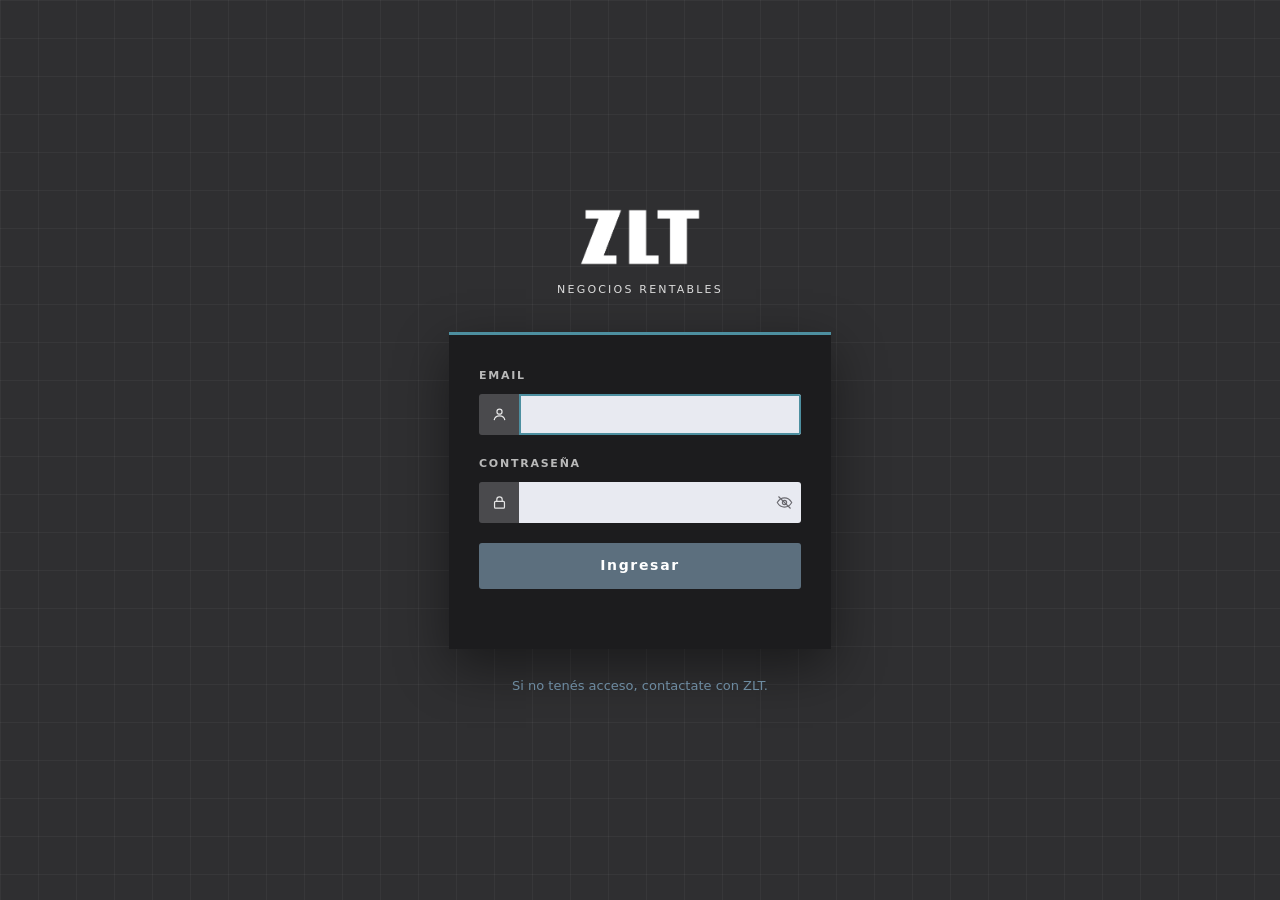
